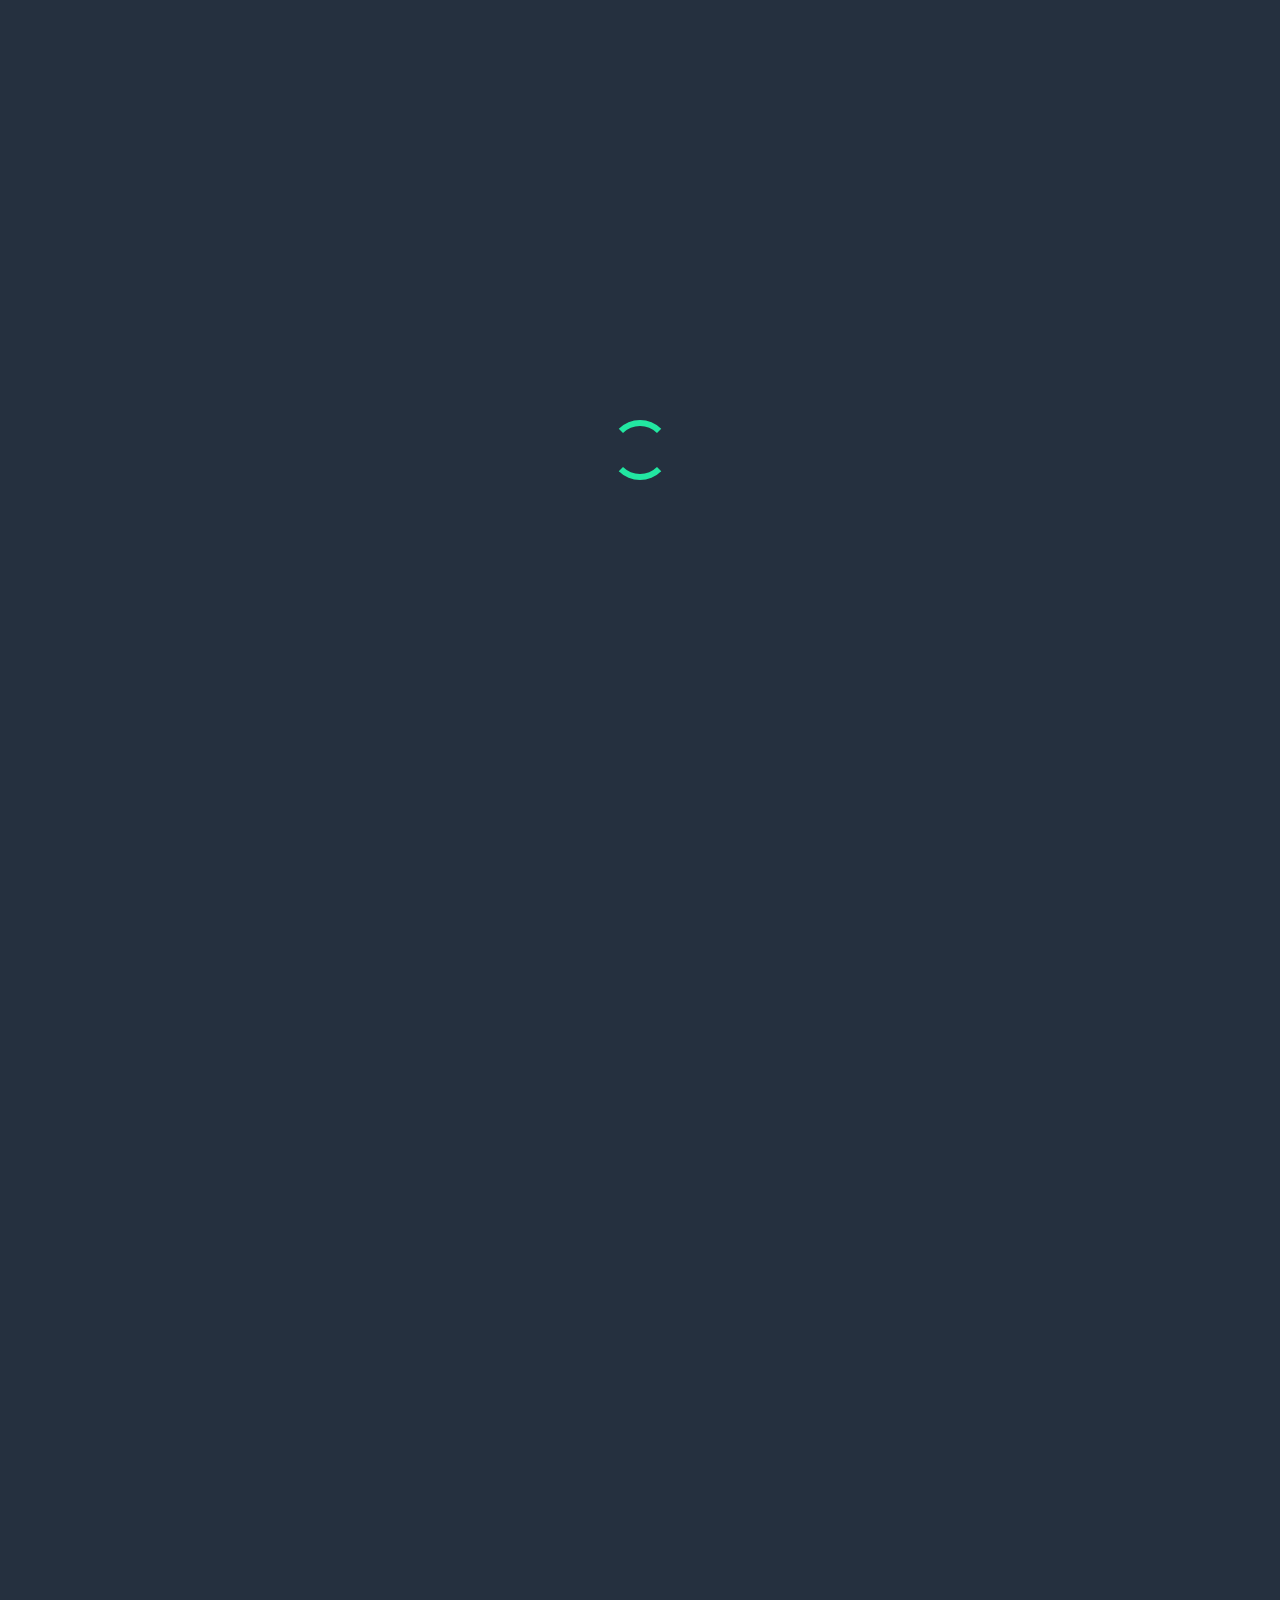
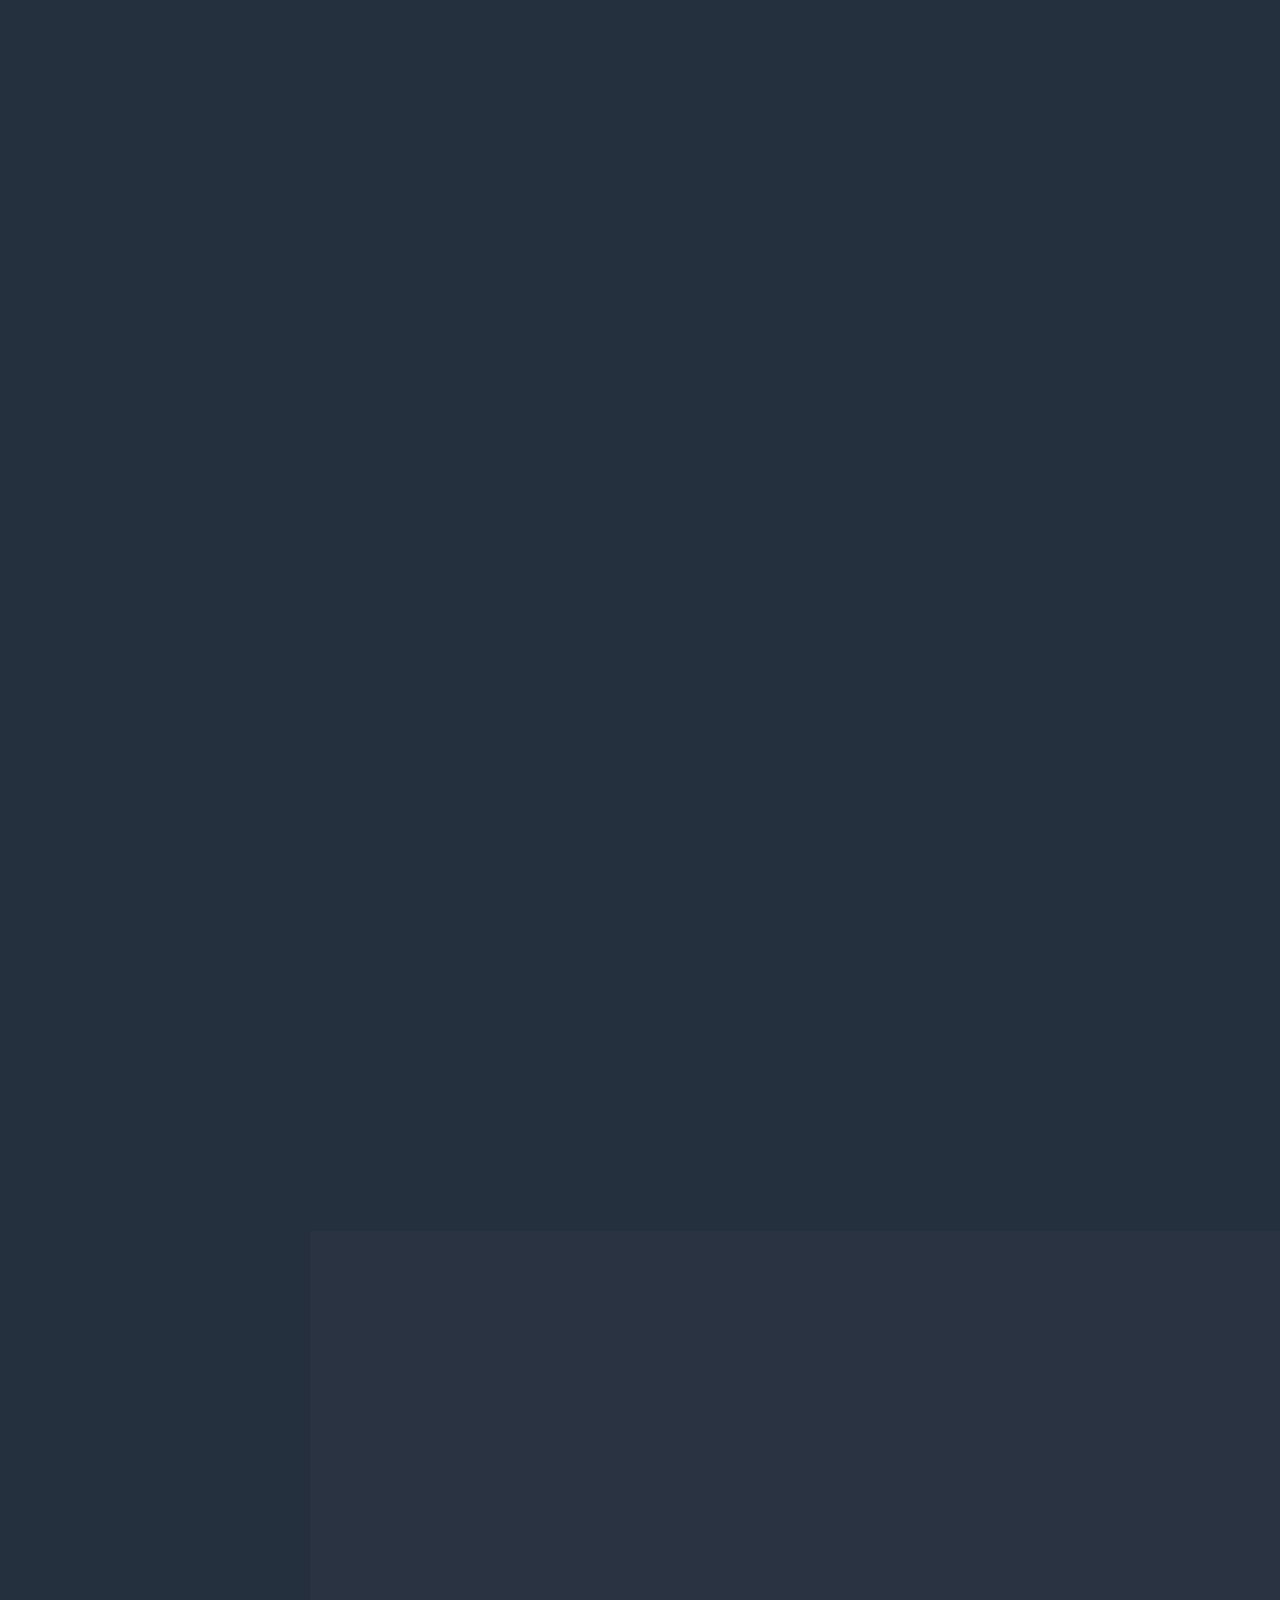
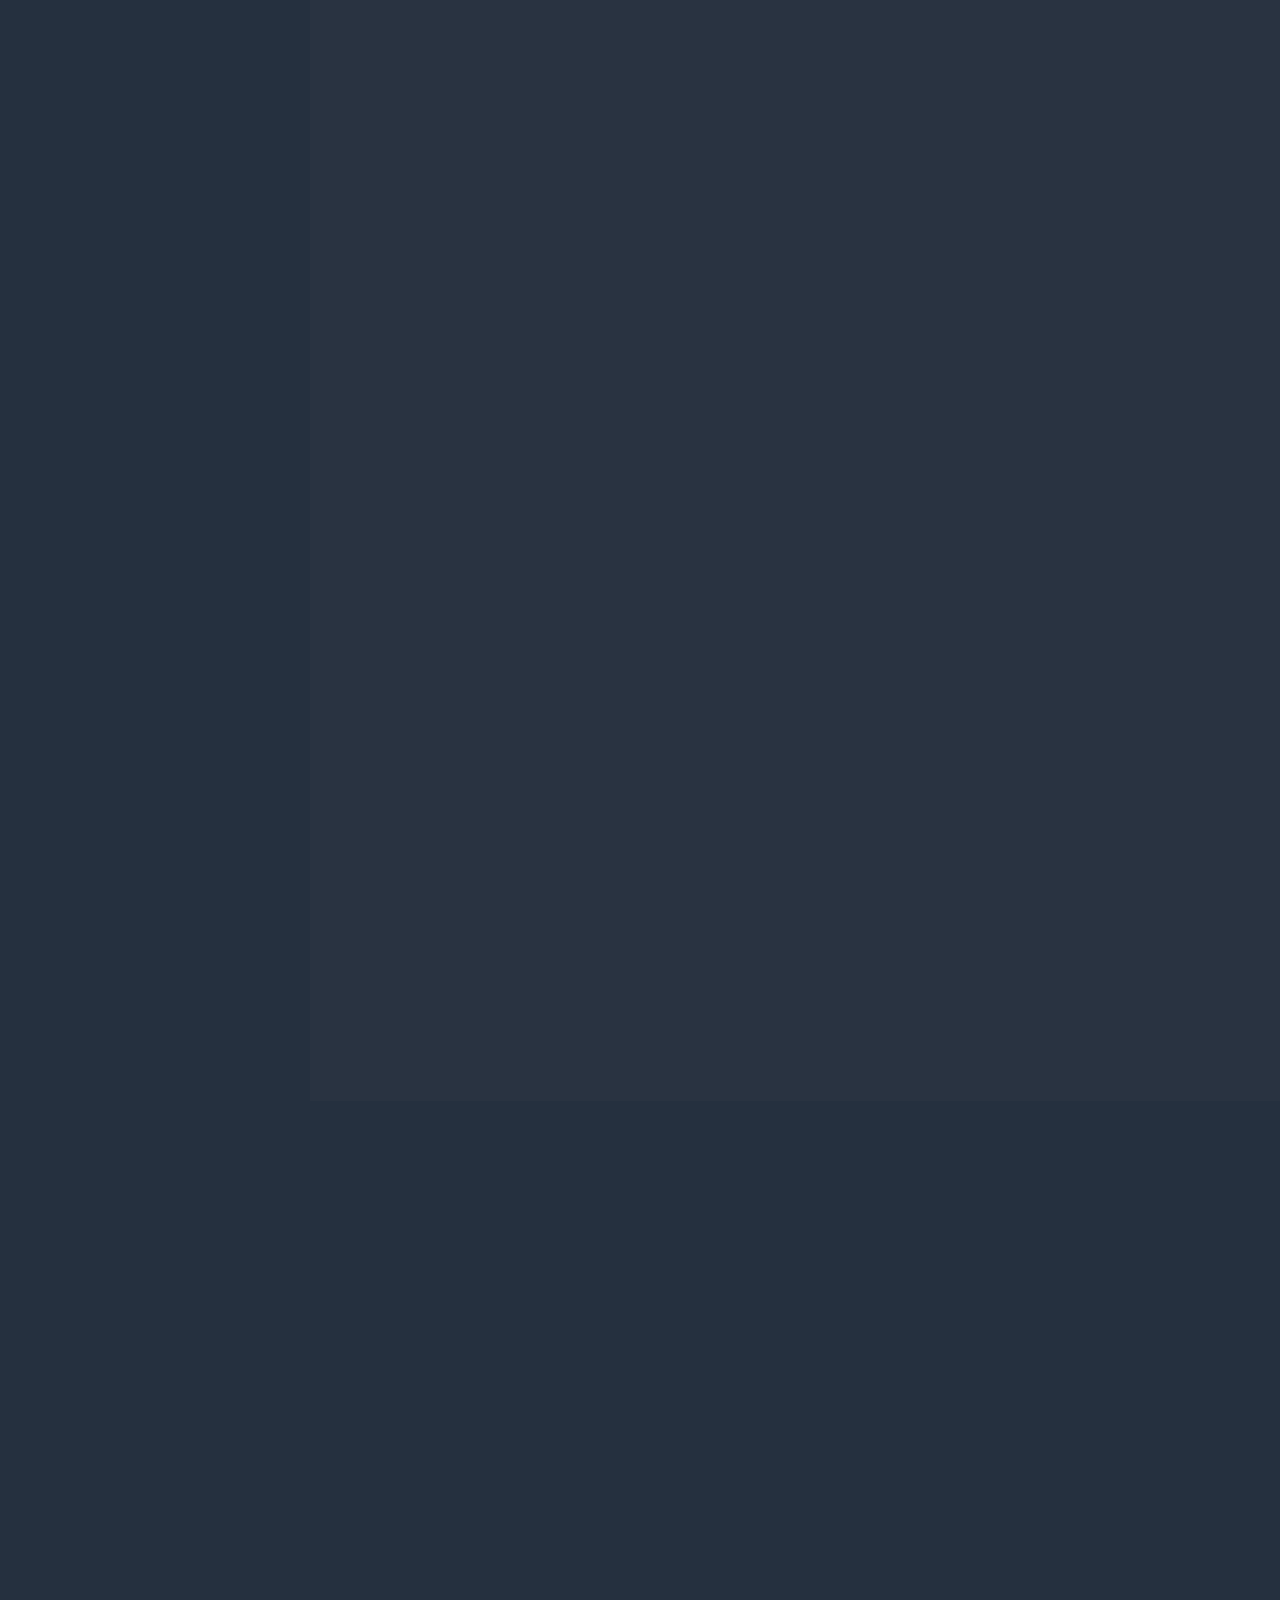
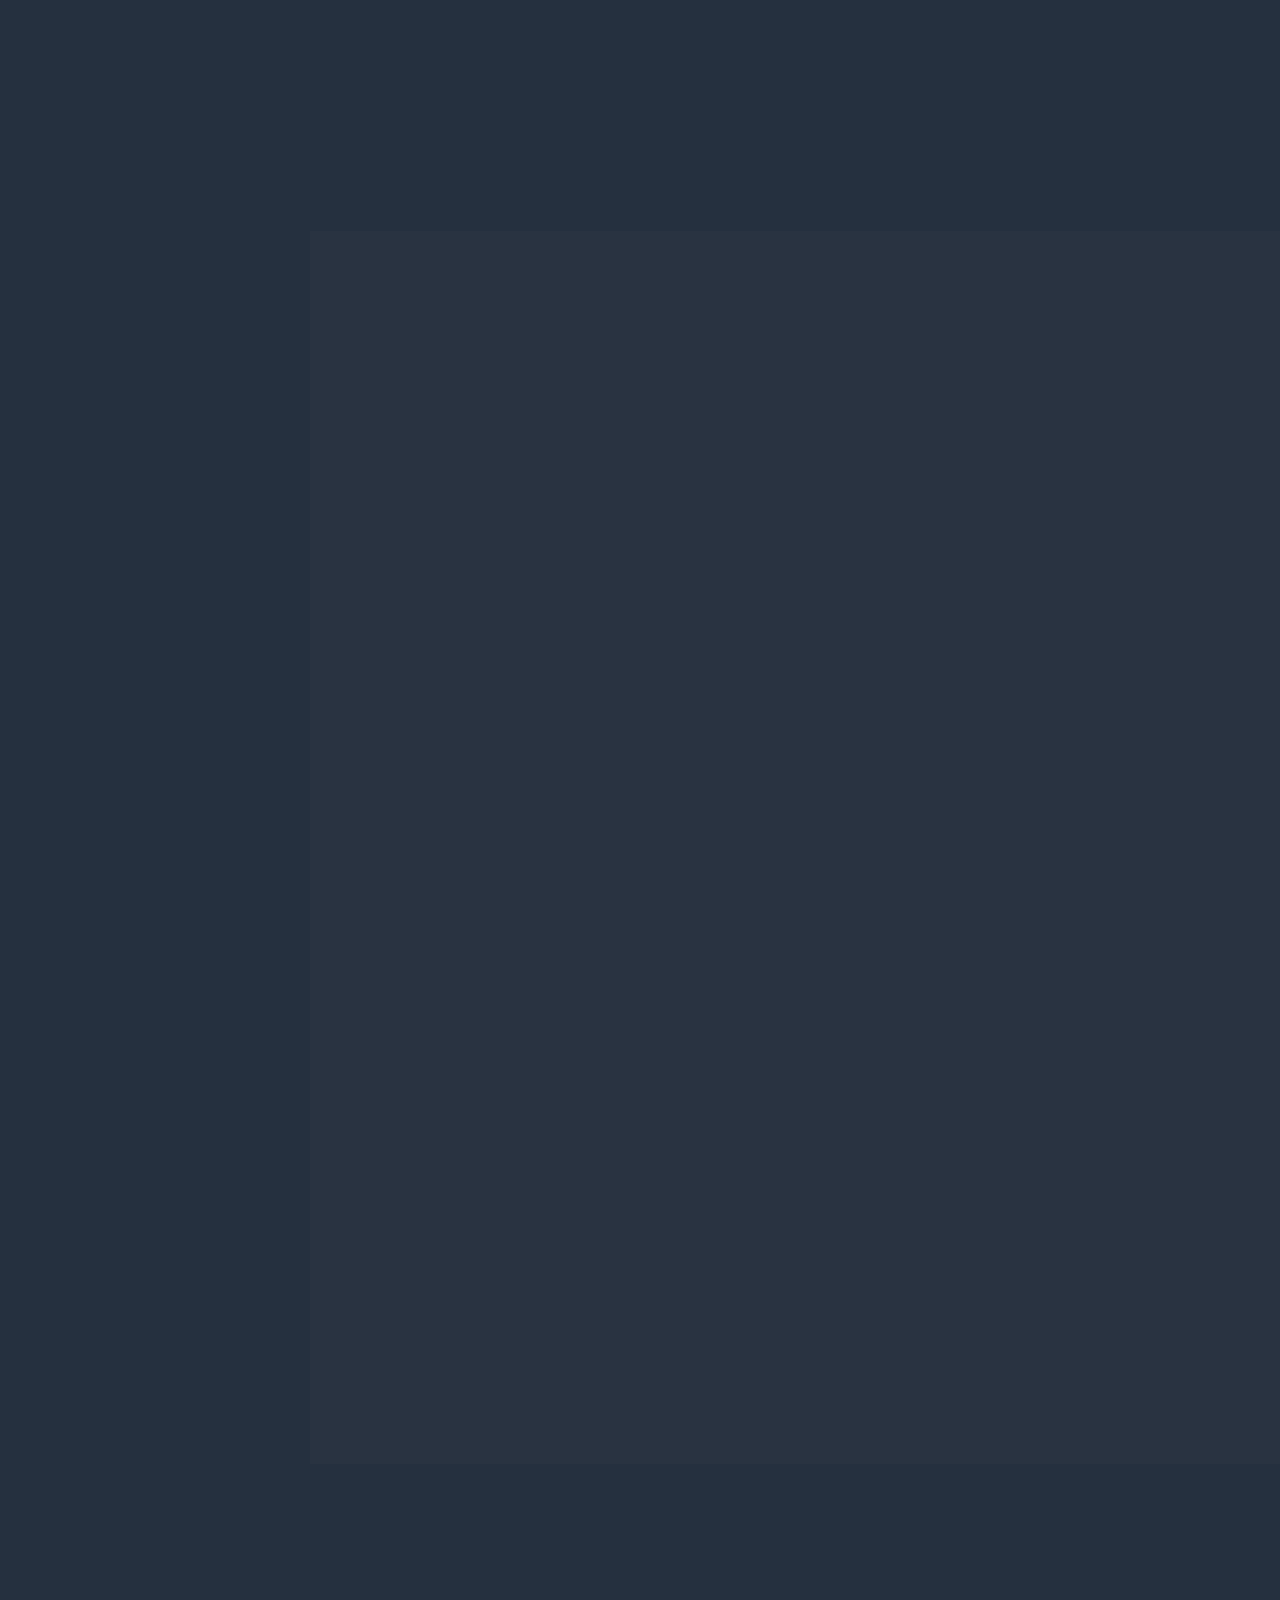
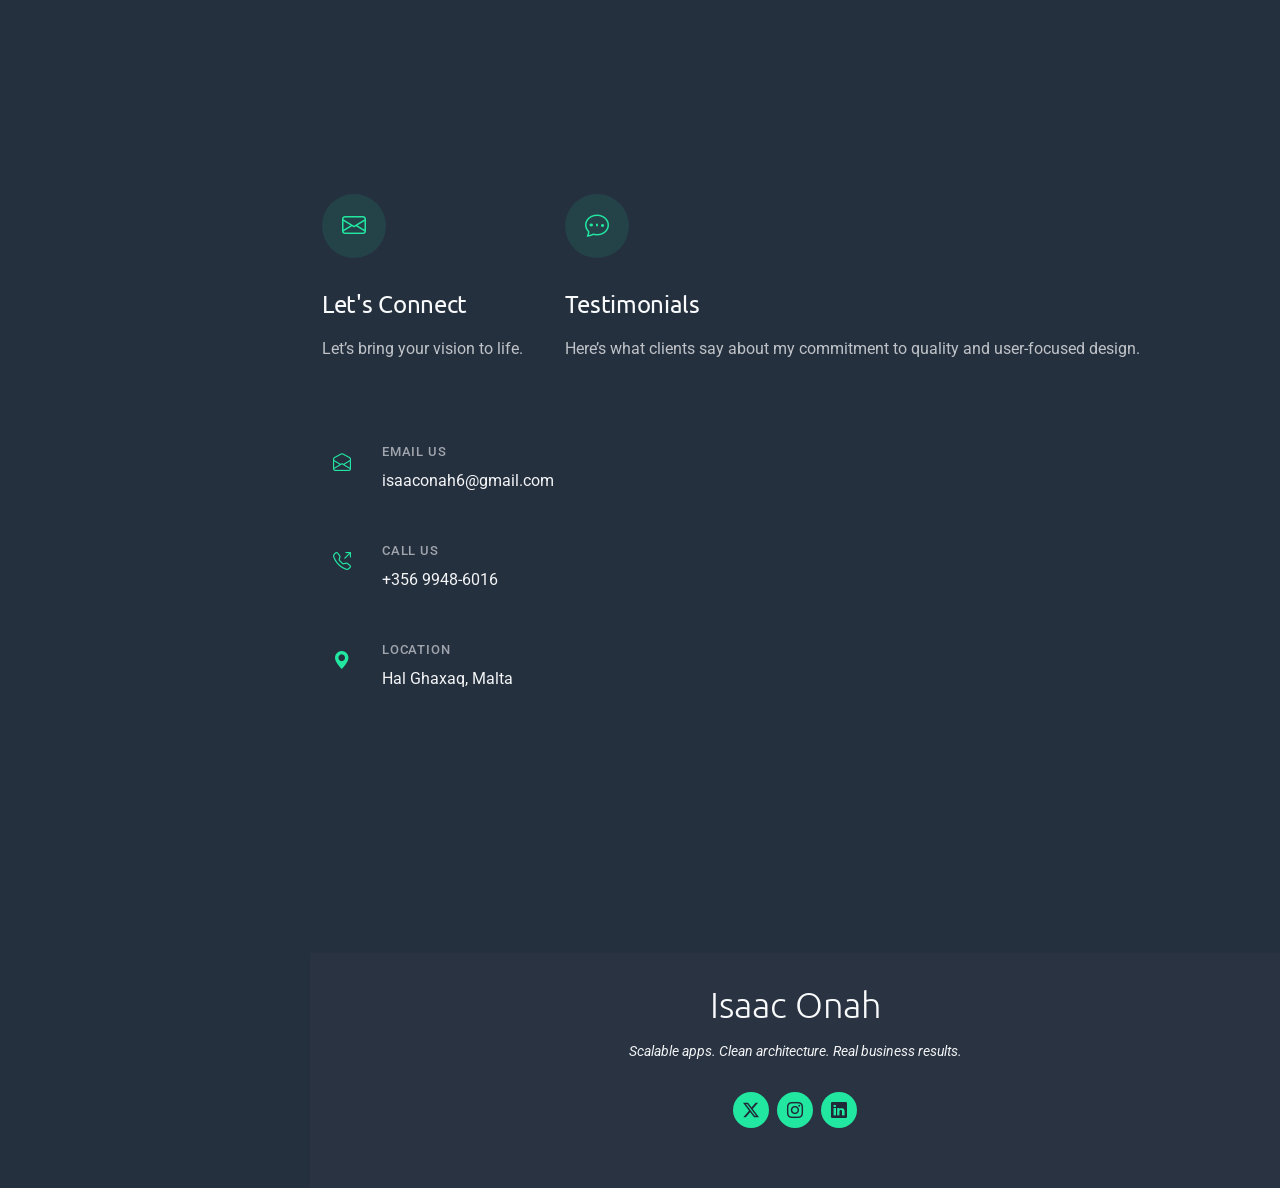
==== index.html @ 34726f70 "added the product description for inventory POS mobile application" ====
<!DOCTYPE html>
<html lang="en">

<head>
  <meta charset="utf-8">
  <meta content="width=device-width, initial-scale=1.0" name="viewport">
  <!-- Meta Tags -->
  <title>Isaac Onah | Senior Mobile & Frontend Engineer (Flutter & Angular)</title>
  <meta name="description" content="Senior Mobile App Developer (Flutter) & Frontend Engineer (Angular) with 4+ years of experience. First Class CS Graduate available for freelance projects and technical collaborations in Malta & globally.">
  <meta name="keywords" content="Hire Flutter Developer, Freelance Frontend Developer Malta, Senior Mobile Engineer for hire, Isaac Onah Portfolio, App Developer Nigeria, Flutter Angular Expert, First Class Computer Science Graduate">
  <meta name="author" content="Isaac Onah">

  <link rel="canonical" href="https://www.linkedin.com/in/isaaconah">
  <meta name="robots" content="index, follow">

  <meta property="og:title" content="Isaac Onah | Senior Flutter & Frontend Developer | Available for Hire">
  <meta property="og:description" content="Specializing in high-performance iOS/Android apps and responsive web solutions. Let's build something great together.">
  <meta property="og:image" content="assets/img/og-profile-preview.jpg"> <meta property="og:url" content="https://www.linkedin.com/in/isaaconah">
  <meta property="og:type" content="website">

  <!-- Favicons -->
  <link href="assets/img/favicon.png" rel="icon">
  <link href="assets/img/apple-touch-icon.png" rel="apple-touch-icon">

  <!-- Fonts -->
  <link href="https://fonts.googleapis.com" rel="preconnect">
  <link href="https://fonts.gstatic.com" rel="preconnect" crossorigin>
  <link href="https://fonts.googleapis.com/css2?family=Roboto:ital,wght@0,100;0,300;0,400;0,500;0,700;0,900;1,100;1,300;1,400;1,500;1,700;1,900&family=Raleway:ital,wght@0,100;0,200;0,300;0,400;0,500;0,600;0,700;0,800;0,900;1,100;1,200;1,300;1,400;1,500;1,600;1,700;1,800;1,900&family=Ubuntu:ital,wght@0,300;0,400;0,500;0,700;1,300;1,400;1,500;1,700&display=swap" rel="stylesheet">

  <!-- Vendor CSS Files -->
  <link href="assets/vendor/bootstrap/css/bootstrap.min.css" rel="stylesheet">
  <link href="assets/vendor/bootstrap-icons/bootstrap-icons.css" rel="stylesheet">
  <link href="assets/vendor/aos/aos.css" rel="stylesheet">
  <link href="assets/vendor/glightbox/css/glightbox.min.css" rel="stylesheet">
  <link href="assets/vendor/swiper/swiper-bundle.min.css" rel="stylesheet">

  <!-- Main CSS File -->
  <link href="assets/css/main.css" rel="stylesheet">

</head>

<body class="index-page">

  <header id="header" class="header dark-background d-flex flex-column justify-content-between">
    <i class="header-toggle d-xl-none bi bi-list"></i>

    <div class="header-top">
      <div class="profile-img">
        <img src="assets/img/profile/profile-square-14.webp" alt="" class="img-fluid">
      </div>

      <a href="index.html" class="logo d-flex align-items-center justify-content-center">
        <!-- Uncomment the line below if you also wish to use an image logo -->
        <!-- <img src="assets/img/logo.webp" alt=""> -->
        <h1 class="sitename">Isaac Onah</h1>
      </a>

    </div>

    <nav id="navmenu" class="navmenu">
      <ul>
        <li><a href="#hero" class="active"><i class="bi bi-house navicon"></i>Home</a></li>
        <li><a href="#about"><i class="bi bi-person navicon"></i> About</a></li>
        <li><a href="#resume"><i class="bi bi-file-earmark-text navicon"></i> Resume</a></li>
        <li><a href="#portfolio"><i class="bi bi-images navicon"></i> Portfolio</a></li>
        <li><a href="#services"><i class="bi bi-hdd-stack navicon"></i> Services</a></li>
        <li><a href="#contact"><i class="bi bi-envelope navicon"></i> Contact</a></li>
      </ul>
    </nav>

    <div class="social-links text-center">
      <a href="https://x.com/isaacoonah" class="twitter"><i class="bi bi-twitter-x"></i></a>
      <a href="https://www.instagram.com/aiyzihk" class="instagram"><i class="bi bi-instagram"></i></a>
      <a href="https://www.linkedin.com/in/isaaconah" class="linkedin"><i class="bi bi-linkedin"></i></a>
    </div>
  </header>

  <main class="main">

    <!-- Hero Section -->
    <section id="hero" class="hero section">

      <div class="container" data-aos="fade-up" data-aos-delay="100">

        <div class="row align-items-center">
          <div class="col-lg-6 order-2 order-lg-1">
            <div class="hero-content">
              <h1 data-aos="fade-up" data-aos-delay="200">
                <span class="accent-text">Senior</span>
                Mobile & Frontend Engineer
              </h1>
              <p class="hero-description">
                I build scalable, high-performance mobile and web applications using Flutter and Angular — delivering real business impact through clean architecture and user-focused engineering.
              </p>
              <div class="hero-actions" data-aos="fade-up" data-aos-delay="400">
                <a href="#portfolio" class="btn-primary">View My Work</a>
                <a href="#contact" class="btn-secondary">Get In Touch</a>
              </div>
              <div class="hero-stats" data-aos="fade-up" data-aos-delay="500">
                <div class="stat-item">
                  <span class="stat-number">7+</span>
                  <span class="stat-label">Projects Completed</span>
                </div>
                <div class="stat-item">
                  <span class="stat-number">4+</span>
                  <span class="stat-label">Years Experience</span>
                </div>
                <div class="stat-item">
                  <span class="stat-number">25+</span>
                  <span class="stat-label">Happy Clients</span>
                </div>
              </div>
            </div>
          </div>

          <div class="col-lg-6 order-1 order-lg-2">
            <div class="hero-image" data-aos="fade-up" data-aos-delay="300">
              <div class="image-wrapper">
                <img src="assets/img/profile/profile-square-13.webp" alt="Creative Designer Portfolio" class="img-fluid main-image">
                <div class="floating-card card-1" data-aos="fade-up" data-aos-delay="600">
                  <i class="bi bi-palette"></i>
                  <span>Mobile App Development</span>
                </div>
                <div class="floating-card card-2" data-aos="fade-up" data-aos-delay="700">
                  <i class="bi bi-code-square"></i>
                  <span>UI/UX Design</span>
                </div>
                <div class="floating-card card-3" data-aos="fade-up" data-aos-delay="800">
                  <i class="bi bi-camera"></i>
                  <span>Web Development</span>
                </div>
              </div>
            </div>
          </div>
        </div>

      </div>

    </section><!-- /Hero Section -->

    <!-- About Section -->
    <section id="about" class="about section">

      <div class="container" data-aos="fade-up" data-aos-delay="100">

        <div class="row justify-content-center">
          <div class="col-lg-10">

            <div class="intro-header text-center" data-aos="fade-up" data-aos-delay="150">
              <h1>Hi, I'm Isaac Onah</h1>
              <p class="subtitle">Mobile Application Developer &amp; Frontend Specialist</p>
            </div>

            <div class="main-content-wrapper">
              <div class="row align-items-start">

                <div class="col-lg-4" data-aos="fade-right" data-aos-delay="200">
                  <div class="profile-section">
                    <div class="profile-image-container">
                      <img src="assets/img/profile/profile-square-15.webp" class="img-fluid" alt="Sarah Chen">
                    </div>
                    <div class="profile-meta">
                      <div class="location">
                        <i class="bi bi-geo-alt"></i>
                        <span>Hal Ghaxaq, Malta</span>
                      </div>
                      <div class="status">
                        <div class="status-indicator"></div>
                        <span>Available for projects</span>
                      </div>
                    </div>
                  </div>
                </div>

                <div class="col-lg-8" data-aos="fade-left" data-aos-delay="250">
                  <div class="content-area">

                    <div class="story-block">
                      <p class="lead-text">Senior Mobile & Front-End Engineer with over 4 years of experience specializing in the architecture and deployment of high-performance iOS, Android, and Web applications. Proven track record of leading cross-functional teams to deliver scalable, full-featured solutions using Flutter, Kotlin, Swift, and Angular.</p>
                      <p>My engineering philosophy centers on empathy, architectural integrity, and measurable impact. I believe that great software is more than just clean code—it is a bridge between complex business logic and a seamless user experience. By iterating through a user-centric lens and leveraging robust frameworks like Flutter and Angular, I build scalable systems that solve real-world problems while driving tangible business value.</p>
                    </div>

                    <div class="expertise-grid">
                      <div class="expertise-item" data-aos="zoom-in" data-aos-delay="400">
                        <div class="expertise-icon">
                          <i class="bi bi-lightning-charge"></i> 
                        </div>
                        <div class="expertise-content">
                          <h4>Scalable Systems</h4>
                          <p>Developing robust component libraries and CI/CD pipelines to ensure iteration speed and measurable business impact.</p>
                        </div>
                      </div>

                      <div class="expertise-item" data-aos="zoom-in" data-aos-delay="350">
                        <div class="expertise-icon">
                          <i class="bi bi-phone"></i>
                        </div>
                        <div class="expertise-content">
                          <h4>Mobile &amp; Web Design</h4>
                          <p>Responsive interfaces and seamless user experiences</p>
                        </div>
                      </div>

                      <div class="expertise-item" data-aos="zoom-in" data-aos-delay="400">
                        <div class="expertise-icon">
                          <i class="bi bi-graph-up"></i>
                        </div>
                        <div class="expertise-content">
                          <h4>Design Systems</h4>
                          <p>Scalable component libraries and brand consistency</p>
                        </div>
                      </div>
                    </div>

                    <div class="philosophy-quote" data-aos="fade-up" data-aos-delay="450">
                      <div class="quote-mark">"</div>
                      <p>Engineering is more than just code—it's about empathy for the user, iterative architectural integrity, and creating a measurable impact on the people who use what we build.</p>                    </div>

                  </div>
                </div>

              </div>
            </div>

            <div class="bottom-section" data-aos="fade-up" data-aos-delay="500">
              <div class="row align-items-center">
                <div class="col-lg-6">
                  <div class="collaboration-text">
                    <h3>Let's build scalable solutions together</h3>
                    <p>Whether you're looking to modernize a legacy system, architect a new cross-platform ecosystem, or optimize app performance, I’m ready to help you drive measurable impact.</p>                  </div>
                </div>
                <div class="col-lg-6">
                  <div class="action-buttons">
                    <a href="#portfolio" class="btn-custom primary">Explore My Work</a>
                    <a href="#contact" class="btn-custom secondary">Get in Touch</a>
                  </div>
                </div>
              </div>
            </div>

          </div>
        </div>

      </div>

    </section><!-- /About Section -->

    <!-- Skills Section -->
    <section id="skills" class="skills section light-background">

      <!-- Section Title -->
      <div class="container section-title" data-aos="fade-up">
        <h2>Technical</h2>
        <p>
          Bridging the gap between high-performance mobile architecture and dynamic web environments. 
          With a deep mastery of <strong>Flutter, Angular, and Native Mobile SDKs</strong>, I focus on 
          building scalable, maintainable systems that prioritize user experience and technical excellence 
          across every screen.
        </p>      
      </div><!-- End Section Title -->

      <div class="container" data-aos="fade-up" data-aos-delay="100">

        <div class="row justify-content-center">
          <div class="col-lg-10">
            <div class="intro-content text-center mb-5" data-aos="fade-up" data-aos-delay="150">
              <p class="lead-text">Technical excellence achieved through architectural precision and a commitment to building scalable, high-impact digital solutions.</p>            </div>
          </div>
        </div>

        <div class="row">
          <div class="col-lg-8">
            <div class="skills-container">
          
              <div class="skill-category skills-animation" data-aos="fade-up" data-aos-delay="200">
                <div class="category-header">
                  <h3 class="category-title">Technical Expertise</h3>
                  <p class="category-subtitle">Core development and technical skills</p>
                </div>
                <div class="skills-list d-flex flex-wrap gap-3 mb-4">
                  <div class="skill-badge d-flex align-items-center px-3 shadow-sm skills-card">
                    <i class="bi bi-phone fs-4 me-2" style="color: var(--accent-color);"></i> <span class="fw-medium">Flutter (Dart)</span>
                  </div>
                  <div class="skill-badge d-flex align-items-center px-3 shadow-sm skills-card">
                    <i class="bi bi-android2 fs-4 me-2" style="color: var(--accent-color);"></i> <span class="fw-medium">Kotlin/Java</span>
                  </div>
                  <div class="skill-badge d-flex align-items-center px-3 shadow-sm skills-card">
                    <i class="bi bi-apple fs-4 me-2" style="color: var(--accent-color);"></i> <span class="fw-medium">Swift</span>
                  </div>
                  <div class="skill-badge d-flex align-items-center px-3 shadow-sm skills-card">
                    <i class="bi bi-filetype-js fs-4 me-2" style="color: var(--accent-color);"></i> <span class="fw-medium">Typescript/JS</span>
                  </div>
                  <div class="skill-badge d-flex align-items-center px-3 shadow-sm skills-card">
                    <i class="bi bi-filetype-js fs-4 me-2" style="color: var(--accent-color);"></i> <span class="fw-medium">Angular</span>
                  </div>
                  <div class="skill-badge d-flex align-items-center px-3 shadow-sm skills-card">
                    <i class="bi bi-fire fs-4 me-2" style="color: var(--accent-color);"></i> <span class="fw-medium">Firebase/SupaBase</span>
                  </div>
                  <div class="skill-badge d-flex align-items-center px-3 shadow-sm skills-card">
                    <i class="bi bi-cloud-arrow-up fs-4 me-2" style="color: var(--accent-color);"></i> <span class="fw-medium">REST/GraphQL API</span>
                  </div>
                  <div class="skill-badge d-flex align-items-center px-3 shadow-sm skills-card">
                    <i class="bi bi-database fs-4 me-2" style="color: var(--accent-color);"></i> <span class="fw-medium">Firestore/SQL</span>
                  </div>
                </div>
              </div>
          
              <div class="skill-category skills-animation" data-aos="fade-up" data-aos-delay="250">
                <div class="category-header">
                  <h3 class="category-title">Creative Design</h3>
                  <p class="category-subtitle">Visual and user experience design</p>
                </div>
                <div class="skills-list d-flex flex-wrap gap-3 mb-4">
                  <div class="skill-badge d-flex align-items-center px-3 shadow-sm skills-card">
                    <i class="bi bi-layers fs-4 me-2" style="color: var(--accent-color);"></i> <span class="fw-medium">Figma/Adobe XD</span>
                  </div>
                  <div class="skill-badge d-flex align-items-center px-3 shadow-sm skills-card">
                    <i class="bi bi-palette fs-4 me-2" style="color: var(--accent-color);"></i> <span class="fw-medium">Material/Cupertino</span>
                  </div>
                  <div class="skill-badge d-flex align-items-center px-3 shadow-sm skills-card">
                    <i class="bi bi-vector-pen fs-4 me-2" style="color: var(--accent-color);"></i> <span class="fw-medium">Custom Widgets</span>
                  </div>
                  <div class="skill-badge d-flex align-items-center px-3 shadow-sm skills-card">
                    <i class="bi bi-magic fs-4 me-2" style="color: var(--accent-color);"></i> <span class="fw-medium">UI Animations</span>
                  </div>
                </div>
              </div>
          
              <div class="skill-category skills-animation" data-aos="fade-up" data-aos-delay="300">
                <div class="category-header">
                  <h3 class="category-title">Strategic Leadership</h3>
                  <p class="category-subtitle">Management and business acumen</p>
                </div>
                <div class="skills-list d-flex flex-wrap gap-3 mb-4">
                  <div class="skill-badge d-flex align-items-center px-3 py-2 shadow-sm skills-card">
                    <i class="bi bi-kanban fs-4 me-2" style="color: var(--accent-color);"></i> <span class="fw-medium">Agile (Jira/Trello)</span>
                  </div>
                  <div class="skill-badge d-flex align-items-center px-3 py-2 shadow-sm skills-card">
                    <i class="bi bi-people fs-4 me-2" style="color: var(--accent-color);"></i> <span class="fw-medium">Mentorship/Code Review</span>
                  </div>
                  <div class="skill-badge d-flex align-items-center px-3 py-2 shadow-sm skills-card">
                    <i class="bi bi-diagram-3 fs-4 me-2" style="color: var(--accent-color);"></i> <span class="fw-medium">CI/CD & Deployment</span>
                  </div>
                  <div class="skill-badge d-flex align-items-center px-3 shadow-sm skills-card">
                    <i class="bi bi-git fs-4 me-2" style="color: var(--accent-color);"></i> <span class="fw-medium">Version Control</span>
                  </div>
                </div>
              </div>
          
            </div>
          </div>

          <div class="col-lg-4">
            <div class="skills-sidebar">

              <div class="expertise-highlight" data-aos="fade-up" data-aos-delay="350">
                <div class="highlight-icon">
                  <i class="bi bi-trophy"></i>
                </div>
                <h4 class="highlight-title">Years of Experience</h4>
                <div class="experience-number">
                  <span data-purecounter-start="0" data-purecounter-end="4" data-purecounter-duration="1" class="purecounter"></span>
                  <span class="experience-label">Years</span>
                </div>
                <p class="highlight-description">Dedicated to mastering the craft of digital innovation and strategic problem-solving.</p>
              </div>

              <div class="technologies-section" data-aos="fade-up" data-aos-delay="400">
                <h5 class="tech-title">Primary Technologies</h5>
                <div class="tech-stack">
                  <div class="tech-item">
                    <i class="bi bi-filetype-js"></i>
                    <span>JavaScript</span>
                  </div>
                  <div class="tech-item">
                    <i class="bi bi-code-square"></i>
                    <span>React</span>
                  </div>
                  <div class="tech-item">
                    <i class="bi bi-server"></i>
                    <span>Node.js</span>
                  </div>
                  <div class="tech-item">
                    <i class="bi bi-cloud"></i>
                    <span>AWS</span>
                  </div>
                  <div class="tech-item">
                    <i class="bi bi-palette"></i>
                    <span>Figma</span>
                  </div>
                  <div class="tech-item">
                    <i class="bi bi-diagram-3"></i>
                    <span>Docker</span>
                  </div>
                </div>
              </div>

              <div class="achievements-section" data-aos="fade-up" data-aos-delay="450">
                <h5 class="achievements-title">Certifications</h5>
                <div class="achievement-list">
              
                  <div class="achievement-item">
                    <div class="achievement-date">2025</div>
                    <div class="achievement-text">
                      Google Associate Android Developer Certification
                    </div>
                  </div>
              
                  <div class="achievement-item">
                    <div class="achievement-date">2024</div>
                    <div class="achievement-text">
                      Apple App Development with Swift Certification
                    </div>
                  </div>
              
                  <div class="achievement-item">
                    <div class="achievement-date">2024</div>
                    <div class="achievement-text">
                      Flutter & Dart – Advanced Cross-Platform Development Certification
                    </div>
                  </div>
              
                </div>
              </div>

            </div>
          </div>
        </div>

      </div>

    </section><!-- /Skills Section -->

    <!-- Resume Section -->
    <section id="resume" class="resume section">

      <!-- Section Title -->
      <div class="container section-title" data-aos="fade-up">
        <h2>Resume</h2>
        <p>
          Results-driven Mobile Application and Frontend Engineer with over 4 years of experience delivering high-performance, scalable applications across mobile and web platforms. Proven ability to translate complex business requirements into intuitive, user-centric solutions that drive measurable impact — including increased revenue, improved system efficiency, and enhanced user engagement. Experienced in leading cross-functional collaboration, optimizing legacy systems, and building robust architectures using Flutter, Angular, and native mobile technologies.
          </p>
      </div><!-- End Section Title -->

      <div class="container" data-aos="fade-up" data-aos-delay="100">

        <div class="row align-items-start">
          <div class="col-lg-6" data-aos="fade-right" data-aos-delay="200">
            <div class="professional-journey">
              <div class="section-intro">
                <div class="icon-wrapper">
                  <i class="bi bi-briefcase-fill"></i>
                </div>
                <h2>Professional Experience</h2>
                <p>A specialized Mobile and Frontend Engineer with over 4 years of experience delivering cross-platform solutions and responsive web applications across Africa and Europe.</p>              </div>

              <div class="experience-timeline">
                <div class="timeline-item" data-aos="fade-up" data-aos-delay="300">
                  <div class="timeline-dot"></div>
                  <div class="timeline-content">
                    <div class="position-meta">
                      <span class="timeline-year">2025 - Present</span>
                    </div>
                    <h3>Mobile App (Flutter) / Frontend Developer</h3>
                    <h4>Jett Labs Limited – Malta</h4>
                    <p>Designing and deploying high-quality mobile applications for iOS and Android using Flutter. Contributing to front-end web development by leveraging expertise in Angular and Flutter for Web to create responsive, high-performance user interfaces.</p>                    
                    <div class="key-achievements">
                      <span class="achievement-tag">Flutter</span>
                      <span class="achievement-tag">Angular</span>
                      <span class="achievement-tag">Architecture & Optimization</span>

                      <span class="achievement-tag">API Integration</span>
                    </div>
                  </div>
                </div>

                <div class="timeline-item" data-aos="fade-up" data-aos-delay="350">
                  <div class="timeline-dot"></div>
                  <div class="timeline-content">
                    <div class="position-meta">
                      <span class="timeline-year">2021 - 2024</span>
                    </div>
                    <h3>Senior Application Developer</h3>
                    <h4>Enugu Electricity Distribution Company (EEDC)</h4>
                    <p>Developed customer-facing mobile applications that increased revenue collection by 5%. Spearheaded the integration of third-party APIs and refactored legacy codebases, resulting in a 35% reduction in reported bugs.</p>                 
                    <div class="key-achievements">
                      <span class="achievement-tag">Kotlin | Java | Dart(flutter)</span>
                      <span class="achievement-tag">Android | iOS Development</span>
                      <span class="achievement-tag">API Integration</span>
                    </div>
                  </div>
                </div>

                <div class="timeline-item" data-aos="fade-up" data-aos-delay="400">
                  <div class="timeline-dot"></div>
                  <div class="timeline-content">
                    <div class="position-meta">
                      <span class="timeline-year">2019 - 2021</span>
                    </div>
                    <h3>UX/UI Designer</h3>
                    <h4>Enugu Electricity Distribution Company (EEDC)</h4>
                    <p>Bridge the gap between design and functionality by implementing intuitive user interfaces based on core UI/UX principles. Responsible for ensuring the technical feasibility of high-fidelity designs while optimizing application performance and responsiveness for a diverse user base.</p>                   
                     <div class="key-achievements">
                      <span class="achievement-tag">Material & Cupertino Design</span>
                      <span class="achievement-tag">Responsive Layouts</span>
                      <span class="achievement-tag">Prototyping</span>
                    </div>
                  </div>
                </div>
              </div>
            </div>
          </div>

          <div class="col-lg-6" data-aos="fade-left" data-aos-delay="200">
            <div class="education-skills">
              <div class="section-intro">
                <div class="icon-wrapper">
                  <i class="bi bi-mortarboard-fill"></i>
                </div>
                <h2>Education &amp; Qualifications</h2>
                <p>A journey of continuous learning, combining a rigorous foundation in Applied Mathematics with advanced studies in Computer Science to solve complex technical challenges.</p>
              </div>

              <div class="education-grid">
                <div class="education-card primary" data-aos="zoom-in" data-aos-delay="300">
                  <div class="education-header">
                    <div class="degree-icon">
                      <i class="bi bi-award"></i>
                    </div>
                    <div class="degree-info">
                      <h3>Bachelor of Science in Computer Science</h3>
                      <p class="institution">University of Wolverhampton</p>
                      <span class="graduation-year">2023 - 2026</span>
                    </div>
                  </div>
                  <div class="education-details">
                    <p>Focused on software engineering, data structures, and advanced computing principles. Developed a strong foundation in modern programming languages and system architecture.</p>                    
                    <div class="honors">
                      <span class="honor-badge">First Class Honors</span>
                    </div>
                  </div>
                </div>

                <div class="education-card" data-aos="zoom-in" data-aos-delay="350">
                  <div class="education-header">
                    <div class="degree-icon">
                      <i class="bi bi-laptop"></i>
                    </div>
                    <div class="degree-info">
                      <h3>B.Tech in Applied Mathematics</h3>
                      <p class="institution">Federal University of Technology Owerri</p>
                      <span class="graduation-year">2011 - 2016</span>
                    </div>
                  </div>
                  <div class="education-details">
                    <p>Specialized in computational methods and mathematical modeling. Gained extensive experience in analytical problem-solving and statistical analysis, providing a rigorous quantitative foundation for technical applications.</p>                  
                    <div class="honors">
                      <span class="honor-badge">Second Class Upper Division</span>
                    </div>
                  </div>
                </div>

                <div class="certification-section" data-aos="fade-up" data-aos-delay="400">
                  <h4>Professional Certifications</h4>
                  <div class="certifications">
                    <div class="cert-item">
                      <i class="bi bi-patch-check"></i>
                      <div class="cert-details">
                        <span class="cert-name">Advanced UX Design</span>
                        <span class="cert-provider">Design Academy • 2022</span>
                      </div>
                    </div>
                    <div class="cert-item">
                      <i class="bi bi-patch-check"></i>
                      <div class="cert-details">
                        <span class="cert-name">Digital Innovation Strategy</span>
                        <span class="cert-provider">Innovation Institute • 2021</span>
                      </div>
                    </div>
                    <div class="cert-item">
                      <i class="bi bi-patch-check"></i>
                      <div class="cert-details">
                        <span class="cert-name">Leadership in Design</span>
                        <span class="cert-provider">Leadership Academy • 2020</span>
                      </div>
                    </div>
                  </div>
                </div>
              </div>
            </div>
          </div>
        </div>

      </div>

    </section><!-- /Resume Section -->

    <!-- Portfolio Section -->
    <section id="portfolio" class="portfolio section">

      <!-- Section Title -->
      <div class="container section-title" data-aos="fade-up">
        <h2>Portfolio</h2>
        <p>A showcase of cross-platform mobile applications and frontend web projects. From increasing revenue in the utility sector to engineering secure fintech solutions, these projects highlight my expertise in Flutter, Angular, and complex system integrations.</p>      </div><!-- End Section Title -->

      <div class="container" data-aos="fade-up" data-aos-delay="100">

        <div class="isotope-layout" data-default-filter="*" data-layout="masonry" data-sort="original-order">

          <div class="filters-wrapper" data-aos="fade-up" data-aos-delay="200">
            <ul class="portfolio-filters isotope-filters">
              <li data-filter="*" class="filter-active">All Work</li>
              <li data-filter=".filter-branding">Mobile Apps</li>
              <li data-filter=".filter-web">Web Apps</li>
              <li data-filter=".filter-photography">UI/UX Design</li>
              <li data-filter=".filter-print">Print Design</li>
            </ul>
          </div>

          <div class="row gy-5 portfolio-container isotope-container" data-aos="fade-up" data-aos-delay="300">

            <div class="col-lg-6 portfolio-item isotope-item filter-branding">
              <div class="portfolio-card">
                <div class="portfolio-image">
                  <img src="assets/img/portfolio/transportplus/transport.webp" class="img-fluid" alt="Brand Identity Project" loading="lazy">
                  <div class="portfolio-overlay">
                    <div class="portfolio-actions">
                      <a href="assets/img/portfolio/transportplus/transport.webp" class="glightbox action-btn preview-btn" title="Elemental Branding"><i class="bi bi-eye"></i></a>
                      <a href="portfolio-details.html?id=transport-plus-driver" class="action-btn details-btn" title="View Project"><i class="bi bi-arrow-up-right"></i></a>
                    </div>
                  </div>
                </div>
                <div class="portfolio-content">
                  <div class="portfolio-meta">
                    <span class="portfolio-category">Mobile Application</span>
                    <span class="portfolio-year">2024</span>
                  </div>
                  <h3 class="portfolio-title">Transport Plus Driver App</h3>
                  <p class="portfolio-description">
                    A high-performance logistics solution designed for driver efficiency. Features include real-time trip management, 
                    dynamic pickup location mapping, and integrated daily activity scheduling for precise tracking and productivity monitoring.
                  </p>                
                </div>
              </div>
            </div><!-- End Portfolio Item -->

            <div class="col-lg-6 portfolio-item isotope-item filter-web">
              <div class="portfolio-card">
                <div class="portfolio-image">
                  <img src="assets/img/portfolio/localway/admin.webp" class="img-fluid" alt="Digital Platform" loading="lazy">
                  <div class="portfolio-overlay">
                    <div class="portfolio-actions">
                      <a href="assets/img/portfolio/localway/admin.webp" class="glightbox action-btn preview-btn" title="Digital Workspace"><i class="bi bi-eye"></i></a>
                      <a href="portfolio-details.html?id=localway-web" class="action-btn details-btn" title="View Project"><i class="bi bi-arrow-up-right"></i></a>
                    </div>
                  </div>
                </div>
                <div class="portfolio-content">
                  <div class="portfolio-meta">
                    <span class="portfolio-category">Web Platform (Angular)</span>
                    <span class="portfolio-year">2026</span>
                  </div>
                  <h3 class="portfolio-title">Local Way - Do you know the way?</h3>
                  <p class="portfolio-description">A Netflix-style tourism discovery and booking platform. Travelers explore and book curated local experiences, while hosts and admins manage content, scheduling, and user interactions through a robust back-office system.</p>
                </div>
              </div>
            </div><!-- End Portfolio Item -->

            <div class="col-lg-6 portfolio-item isotope-item filter-web">
              <div class="portfolio-card">
                <div class="portfolio-image">
                  <img src="assets/img/portfolio/freehour.webp" class="img-fluid" alt="Urban Photography" loading="lazy">
                  <div class="portfolio-overlay">
                    <div class="portfolio-actions">
                      <a href="assets/img/portfolio/freehour.webp" class="glightbox action-btn preview-btn" title="Urban Narratives"><i class="bi bi-eye"></i></a>
                      <a href="portfolio-details.html?id=freehour-web" class="action-btn details-btn" title="View Project"><i class="bi bi-arrow-up-right"></i></a>
                    </div>
                  </div>
                </div>
                <div class="portfolio-content">
                  <div class="portfolio-meta">
                    <span class="portfolio-category">Web Platform (Angular)</span>
                    <span class="portfolio-year">2025</span>
                  </div>
                  <h3 class="portfolio-title">Free Hour — Student Productivity Hub</h3>
                  <p class="portfolio-description">A comprehensive academic and social platform for students. It manages lectures and events while offering a real-time social availability engine to track friends’ free time, with seamless Google Calendar synchronization across devices UX.</p>
                </div>
              </div>
            </div><!-- End Portfolio Item -->

            <div class="col-lg-6 portfolio-item isotope-item filter-branding">
              <div class="portfolio-card">
                <div class="portfolio-image">
                  <img src="assets/img/portfolio/localway.webp" class="img-fluid" alt="Editorial Design" loading="lazy">
                  <div class="portfolio-overlay">
                    <div class="portfolio-actions">
                      <a href="assets/img/portfolio/localway.webp" class="glightbox action-btn preview-btn" title="Annual Report Design"><i class="bi bi-eye"></i></a>
                      <a href="portfolio-details.html?id=smart-inventory-pos" class="action-btn details-btn" title="View Project"><i class="bi bi-arrow-up-right"></i></a>
                    </div>
                  </div>
                </div>
                <div class="portfolio-content">
                  <div class="portfolio-meta">
                    <span class="portfolio-category">Mobile Application (Flutter)</span>
                    <span class="portfolio-year">2024</span>
                  </div>
                  <h3 class="portfolio-title">SmartStock — Inventory & POS</h3>
                  <p class="portfolio-description">A robust retail management platform with barcode scanning for fast stock entry and sales. It manages transactions end to end, generates digital receipts, and delivers real-time stock alerts to optimize inventory supply chain efficiency.</p>
                </div>
              </div>
            </div><!-- End Portfolio Item -->

            <div class="col-lg-6 portfolio-item isotope-item filter-branding">
              <div class="portfolio-card">
                <div class="portfolio-image">
                  <img src="assets/img/portfolio/portfolio-11.webp" class="img-fluid" alt="Package Design" loading="lazy">
                  <div class="portfolio-overlay">
                    <div class="portfolio-actions">
                      <a href="assets/img/portfolio/portfolio-11.webp" class="glightbox action-btn preview-btn" title="Artisan Collection"><i class="bi bi-eye"></i></a>
                      <a href="portfolio-details.html" class="action-btn details-btn" title="View Project"><i class="bi bi-arrow-up-right"></i></a>
                    </div>
                  </div>
                </div>
                <div class="portfolio-content">
                  <div class="portfolio-meta">
                    <span class="portfolio-category">Mobile Application (Flutter)</span>
                    <span class="portfolio-year">2025</span>
                  </div>
                  <h3 class="portfolio-title">Azora — AI Accounting Assistant</h3>
                  <p class="portfolio-description">An automated accounting solution where users upload receipt images for AI-driven processing. The app extracts data automatically, removes manual entry, and offers a smart mobile filing system to organize receipts into custom folders.</p>
                </div>
              </div>
            </div><!-- End Portfolio Item -->

            <div class="col-lg-6 portfolio-item isotope-item filter-web">
              <div class="portfolio-card">
                <div class="portfolio-image">
                  <img src="assets/img/portfolio/portfolio-12.webp" class="img-fluid" alt="E-commerce Platform" loading="lazy">
                  <div class="portfolio-overlay">
                    <div class="portfolio-actions">
                      <a href="assets/img/portfolio/portfolio-12.webp" class="glightbox action-btn preview-btn" title="Sustainable Commerce"><i class="bi bi-eye"></i></a>
                      <a href="portfolio-details.html" class="action-btn details-btn" title="View Project"><i class="bi bi-arrow-up-right"></i></a>
                    </div>
                  </div>
                </div>
                <div class="portfolio-content">
                  <div class="portfolio-meta">
                    <span class="portfolio-category">Mobile Application (Flutter)</span>
                    <span class="portfolio-year">2023</span>
                  </div>
                  <h3 class="portfolio-title">Social Media Architecture — Instagram Clone</h3>
                  <p class="portfolio-description">A deep dive into social media engineering built with Flutter and Supabase. It supports real-time feeds, high-resolution media storage, and relational user interactions, paired with a custom Material Design UI for complex social workflows.</p>
                </div>
              </div>
            </div><!-- End Portfolio Item -->

          </div><!-- End Portfolio Container -->

        </div>

      </div>

    </section><!-- /Portfolio Section -->

    <!-- Services Section -->
    <section id="services" class="services section light-background">

      <!-- Section Title -->
      <div class="container section-title" data-aos="fade-up">
        <h2>Services</h2>
        <p>Expert mobile and web development solutions tailored to drive business growth and deliver exceptional user experiences.</p>
      </div><div class="container" data-aos="fade-up" data-aos-delay="100">

        <div class="row g-5">

          <div class="col-lg-6" data-aos="fade-right" data-aos-delay="200">
            <div class="service-item">
              <div class="service-icon">
                <i class="bi bi-phone"></i>
              </div>
              <div class="service-content">
                <h3>Cross-Platform Mobile Apps</h3>
                <p>Developing high-performance iOS and Android applications using the Flutter framework. Specializing in clean code, complex API integrations, and scalable state management.</p>
              </div>
            </div>
          </div>

          <div class="col-lg-6" data-aos="fade-left" data-aos-delay="250">
            <div class="service-item">
              <div class="service-icon">
                <i class="bi bi-code-slash"></i>
              </div>
              <div class="service-content">
                <h3>Frontend Web Development</h3>
                <p>Building responsive, enterprise-grade web applications with Angular. Crafting intuitive interfaces with a focus on speed, scalability, and modern frontend principles.</p>
              </div>
            </div>
          </div>

          <div class="col-lg-6" data-aos="fade-right" data-aos-delay="300">
            <div class="service-item">
              <div class="service-icon">
                <i class="bi bi-layers"></i>
              </div>
              <div class="service-content">
                <h3>UI/UX & Prototyping</h3>
                <p>Ensuring technical feasibility of UI/UX designs while adhering to Material and Cupertino design systems. Transforming Figma/XD concepts into seamless, pixel-perfect user journeys.</p>
              </div>
            </div>
          </div>

          <div class="col-lg-6" data-aos="fade-left" data-aos-delay="350">
            <div class="service-item">
              <div class="service-icon">
                <i class="bi bi-cpu"></i>
              </div>
              <div class="service-content">
                <h3>Backend & API Integration</h3>
                <p>Expertise in connecting applications to backend services via RESTful/GraphQL APIs, Firebase, and payment gateways like Stripe or Paystack.</p>
              </div>
            </div>
          </div>

        </div>

      </div>

    </section><!-- /Services Section -->


    <!-- Contact Section -->
    <section id="contact" class="contact section">
      <!-- Section Title -->
      <div class="container section-title" data-aos="fade-up">
        <h2>Contact</h2>
        <p>I am currently based in <strong>Malta</strong> and available for freelance projects, 
          technical consultations, or full-time collaborations. Whether you're looking to build a high-performance 
          Flutter app or need a scalable Angular frontend, let's connect and discuss how I can help your team achieve its goals.</p>
      </div><!-- End Section Title -->

      <div class="container">
        <div class="row gy-4">
          <div class="col-lg-3">

            <div class="info-item">
              <div class="info-icon">
                <i class="bi bi-envelope"></i>
              </div>
              <div class="info-content">
                <h4>Let's Connect</h4>
                <p>Let’s bring your vision to life.</p>
              </div>
            </div>

            <div class="contact-details">

              <div class="detail-item">
                <div class="detail-icon">
                  <i class="bi bi-envelope-open"></i>
                </div>
                <div class="detail-content">
                  <span class="detail-label">Email us</span>
                  <span class="detail-value">isaaconah6@gmail.com</span>
                </div>
              </div>

              <div class="detail-item">
                <div class="detail-icon">
                  <i class="bi bi-telephone-outbound"></i>
                </div>
                <div class="detail-content">
                  <span class="detail-label">Call us</span>
                  <span class="detail-value">+356 9948-6016</span>
                </div>
              </div>

              <div class="detail-item">
                <div class="detail-icon">
                  <i class="bi bi-geo-alt-fill"></i>
                </div>
                <div class="detail-content">
                  <span class="detail-label">Location</span>
                  <span class="detail-value">Hal Ghaxaq, Malta</span>
                </div>
              </div>

            </div>

          </div>

          <div class="col-lg-9 testimonials ">
            <div class="info-item mb-5">
              <div class="info-icon">
                <i class="bi bi-chat-dots"></i>
              </div>
              <div class="info-content">
                <h4>Testimonials</h4>
                <p>Here’s what clients say about my commitment to quality and user-focused design.</p>
              </div>
            </div>
      
            <div class="container" data-aos="fade-up" data-aos-delay="100">
      
              <div class="testimonials-slider swiper init-swiper">
                <script type="application/json" class="swiper-config">
                  {
                    "loop": true,
                    "speed": 600,
                    "autoplay": {
                      "delay": 5000
                    },
                    "slidesPerView": 1,
                    "spaceBetween": 30,
                    "pagination": {
                      "el": ".swiper-pagination",
                      "type": "bullets",
                      "clickable": true
                    },
                    "navigation": {
                      "nextEl": ".swiper-button-next",
                      "prevEl": ".swiper-button-prev"
                    }
                  }
                </script>
                <div class="swiper-wrapper">
                        
                  <div class="swiper-slide">
                    <div class="testimonial-slide" data-aos="fade-up" data-aos-delay="400">
                      <div class="testimonial-header">
                        <div class="stars-rating">
                          <i class="bi bi-star-fill"></i>
                          <i class="bi bi-star-fill"></i>
                          <i class="bi bi-star-fill"></i>
                          <i class="bi bi-star-fill"></i>
                          <i class="bi bi-star-fill"></i>
                        </div>
                        <div class="quote-icon">
                          <i class="bi bi-quote"></i>
                        </div>
                      </div>
                      <div class="testimonial-body">
                        <p>"Isaac is a great developer and a quick learner. He is able to adapt to any work environment and he is a great team player. I am sure he will be a great asset to any team."</p>
                      </div>
                      <div class="testimonial-footer">
                        <div class="author-info">
                          <img src="assets/img/person/person-f-11.webp" alt="Author" class="author-avatar">
                          <div class="author-details">
                            <h4>Jeremy Scalpello</h4>
                            <span class="role">CEO @ Jett Labs</span>
                            <span class="company">December 13, 2025</span>
                          </div>
                        </div>
                      </div>
                    </div>
                  </div>
      
      
                  <div class="swiper-slide">
                    <div class="testimonial-slide" data-aos="fade-up" data-aos-delay="200">
                      <div class="testimonial-header">
                        <div class="stars-rating">
                          <i class="bi bi-star-fill"></i>
                          <i class="bi bi-star-fill"></i>
                          <i class="bi bi-star-fill"></i>
                          <i class="bi bi-star-fill"></i>
                          <i class="bi bi-star-fill"></i>
                        </div>
                        <div class="quote-icon">
                          <i class="bi bi-quote"></i>
                        </div>
                      </div>
                      <div class="testimonial-body">
                        <p>"Isaac onah is a very talented in his work he is specialized in development and he also have great sense of creating beautiful interfaces I really recommend him for anyone who want to launch their digital products"</p>
                      </div>
                      <div class="testimonial-footer">
                        <div class="author-info">
                          <img src="assets/img/person/person-f-12.webp" alt="Author" class="author-avatar">
                          <div class="author-details">
                            <h4>Muzamil Afridi</h4>
                            <span class="role">AI-Driven End-to-End Product Designer</span>
                            <span class="company">June 15, 2023</span>
                          </div>
                        </div>
                      </div>
                    </div>
                  </div>
      
                  <div class="swiper-slide">
                    <div class="testimonial-slide" data-aos="fade-up" data-aos-delay="300">
                      <div class="testimonial-header">
                        <div class="stars-rating">
                          <i class="bi bi-star-fill"></i>
                          <i class="bi bi-star-fill"></i>
                          <i class="bi bi-star-fill"></i>
                          <i class="bi bi-star-fill"></i>
                          <i class="bi bi-star-fill"></i>
                        </div>
                        <div class="quote-icon">
                          <i class="bi bi-quote"></i>
                        </div>
                      </div>
                     <div class="testimonial-body">
                        <p>"Isaac is an outstanding Mobile App Developer, well grounded in the fundamentals of software development and able to transform ideas into high-quality, user-friendly applications. Adaptable and reliable, he is a strong asset to any team."</p>
                      </div>
                      <div class="testimonial-footer">
                        <div class="author-info">
                          <img src="assets/img/person/person-f-14.webp" alt="Author" class="author-avatar">
                          <div class="author-details">
                            <h4>Chukwuemeka Dominic Nnamani, FMEP</h4>
                            <span class="role">GIS Manager | Safe FME Certified Professional</span>
                            <span class="company">June 25, 2021</span>
                          </div>
                        </div>
                      </div>
                    </div>
                  </div>

                </div>
      
                <div class="swiper-navigation-wrapper">
                  <div class="swiper-button-prev"></div>
                  <div class="swiper-pagination"></div>
                  <div class="swiper-button-next"></div>
                </div>
      
              </div>
      
            </div>

          </div>

        </div>
      </div>

    </section><!-- /Contact Section -->

  </main>

  <footer id="footer" class="footer light-background">
    <div class="container">
      <h3 class="sitename">Isaac Onah</h3>
      <p>Scalable apps. Clean architecture. Real business results.</p>
      <div class="social-links d-flex justify-content-center">
        <a href="https://x.com/isaacoonah"><i class="bi bi-twitter-x"></i></a>
        <a href="https://www.instagram.com/aiyzihk"><i class="bi bi-instagram"></i></a>
        <a href="https://www.linkedin.com/in/isaaconah"><i class="bi bi-linkedin"></i></a>
      </div>
    </div>
  </footer>

  <!-- Scroll Top -->
  <a href="#" id="scroll-top" class="scroll-top d-flex align-items-center justify-content-center"><i class="bi bi-arrow-up-short"></i></a>

  <!-- Preloader -->
  <div id="preloader"></div>

  <!-- Vendor JS Files -->
  <script src="assets/vendor/bootstrap/js/bootstrap.bundle.min.js"></script>
  <script src="assets/vendor/php-email-form/validate.js"></script>
  <script src="assets/vendor/aos/aos.js"></script>
  <script src="assets/vendor/purecounter/purecounter_vanilla.js"></script>
  <script src="assets/vendor/typed.js/typed.umd.js"></script>
  <script src="assets/vendor/waypoints/noframework.waypoints.js"></script>
  <script src="assets/vendor/imagesloaded/imagesloaded.pkgd.min.js"></script>
  <script src="assets/vendor/isotope-layout/isotope.pkgd.min.js"></script>
  <script src="assets/vendor/glightbox/js/glightbox.min.js"></script>
  <script src="assets/vendor/swiper/swiper-bundle.min.js"></script>

  <!-- Main JS File -->
  <script src="assets/js/main.js"></script>

</body>

</html>
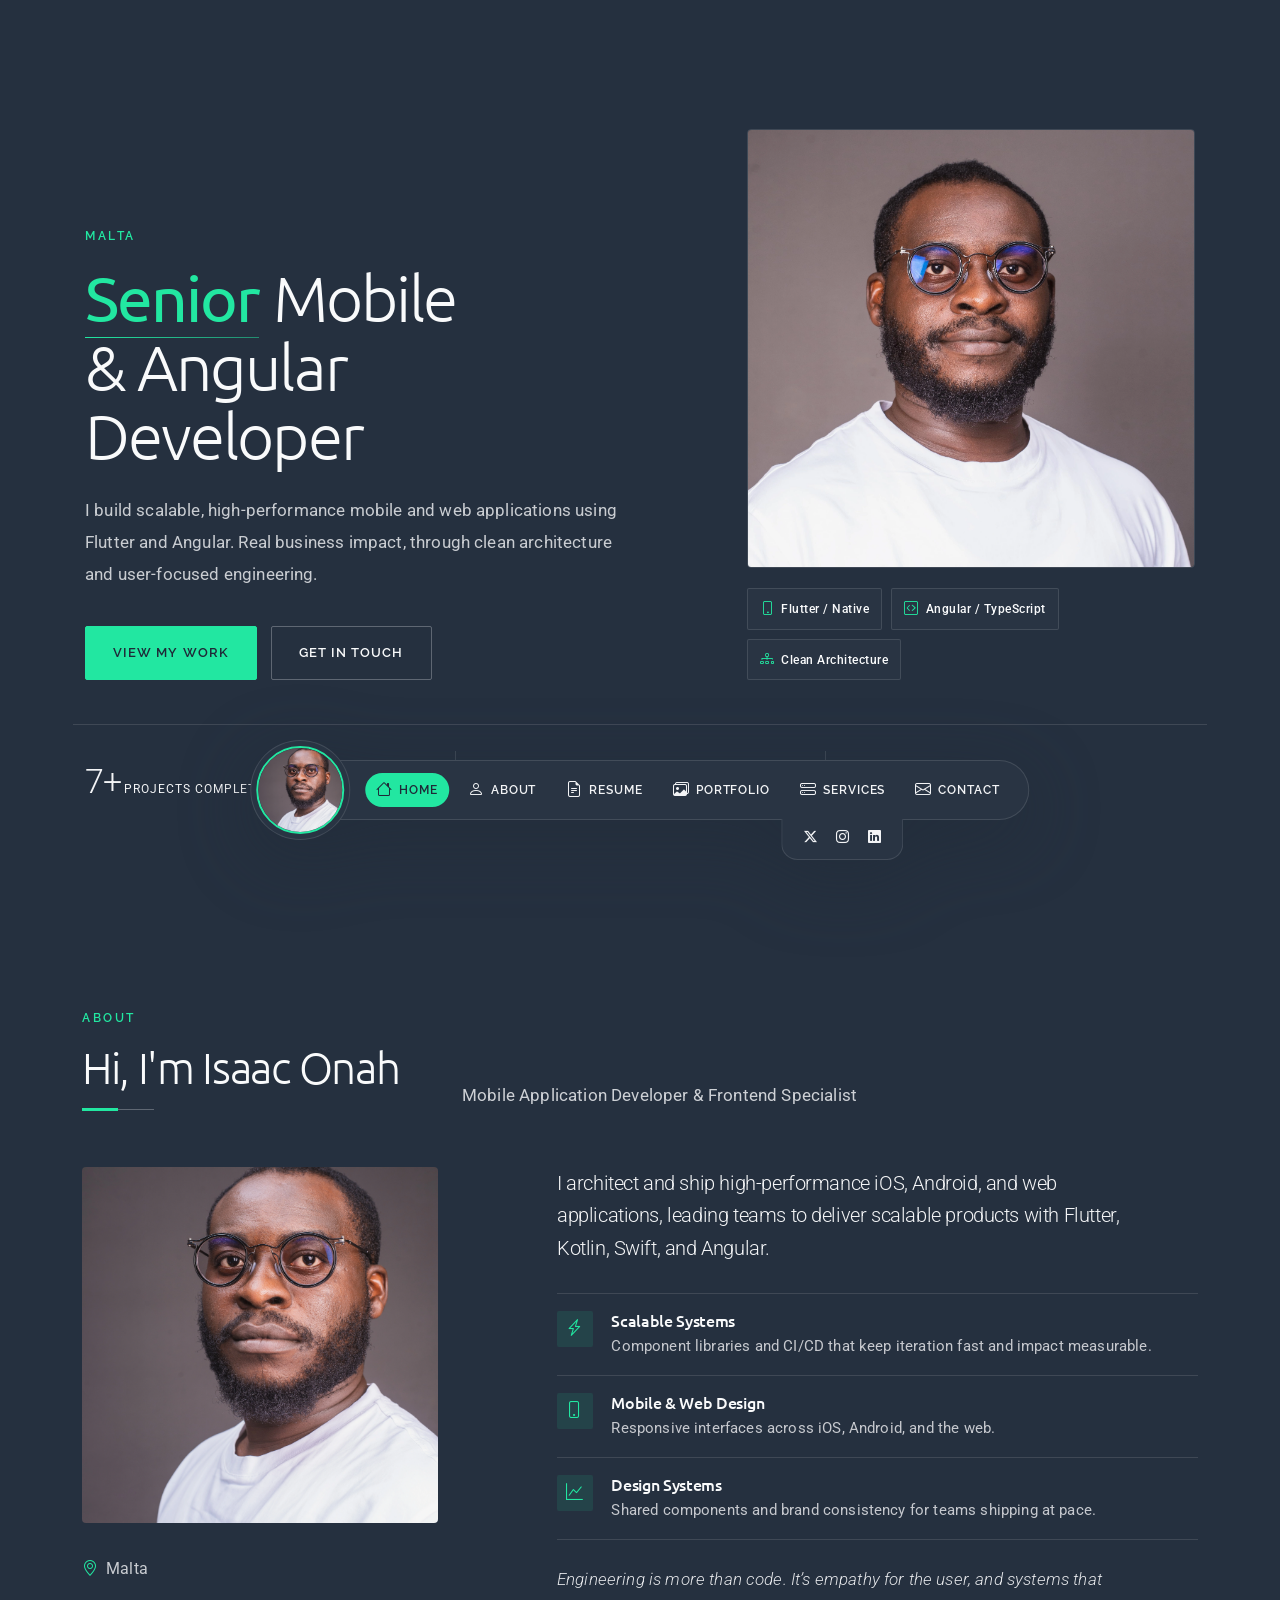
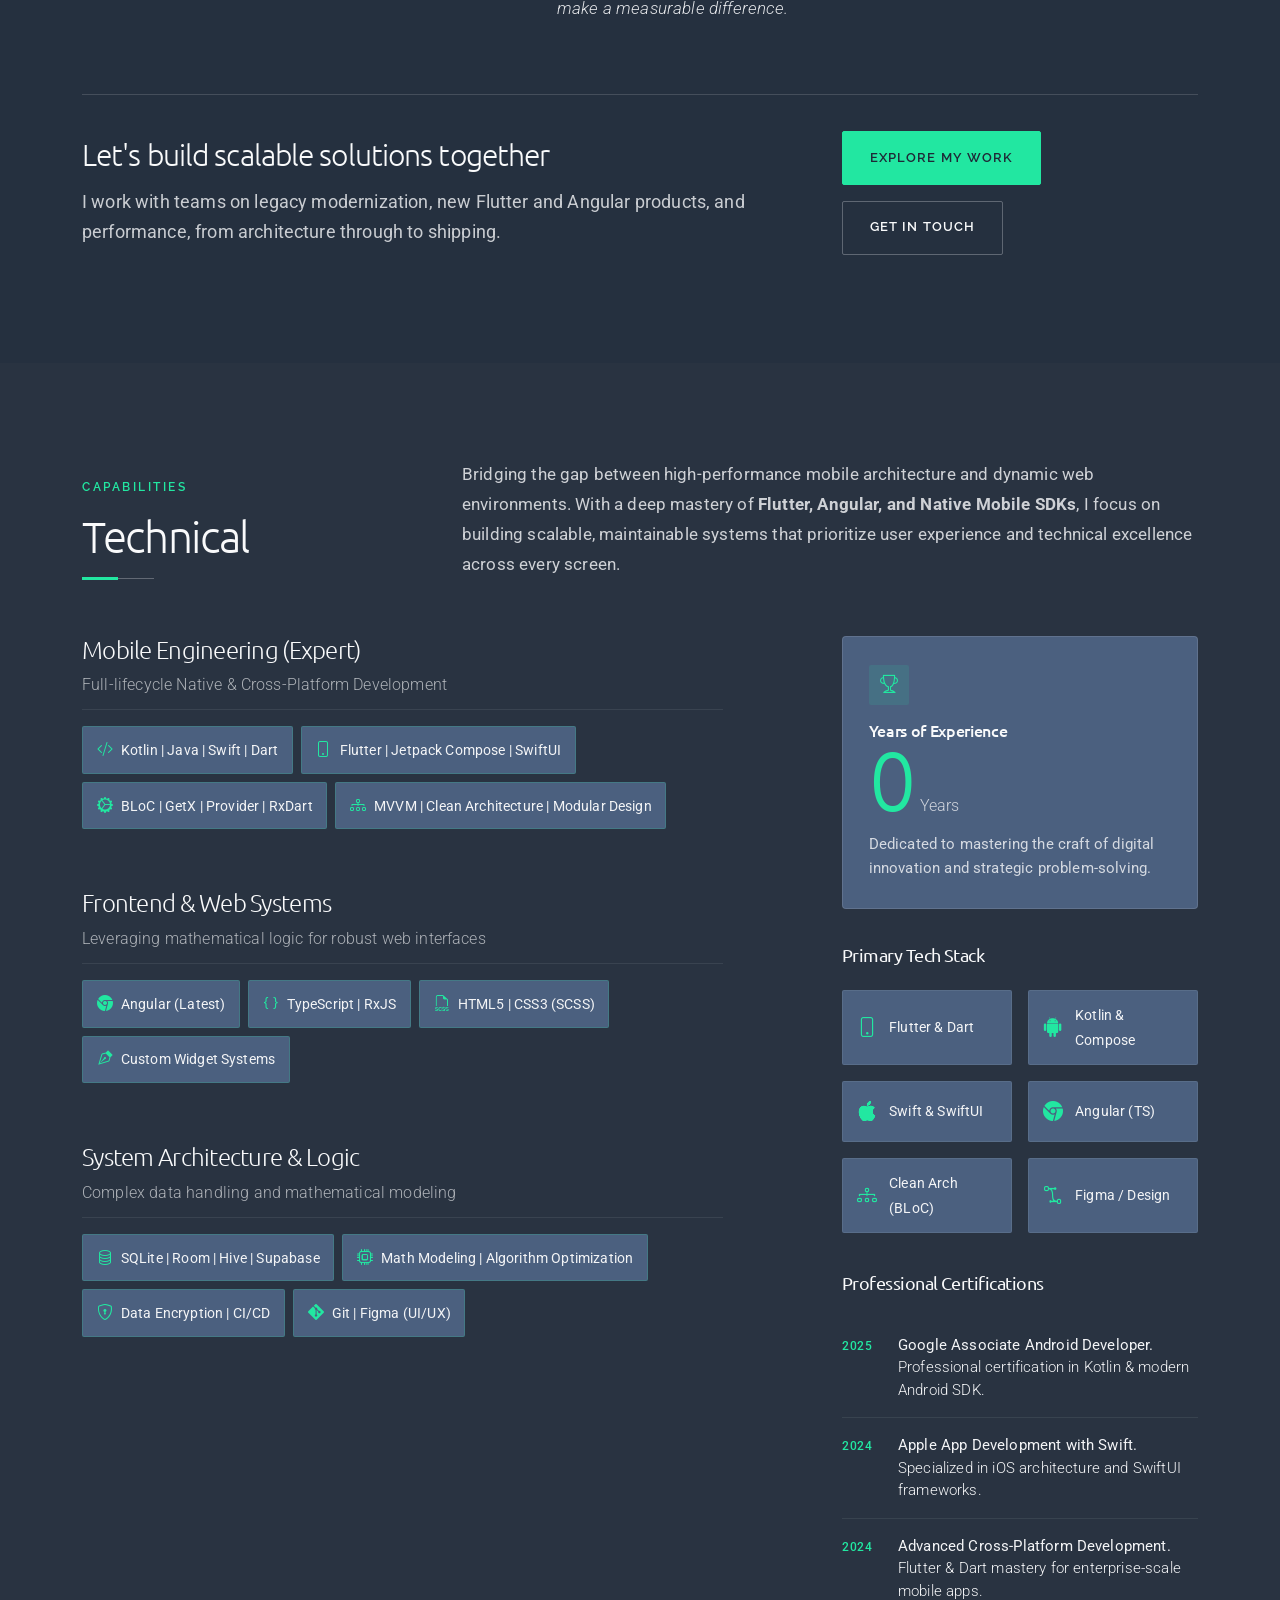
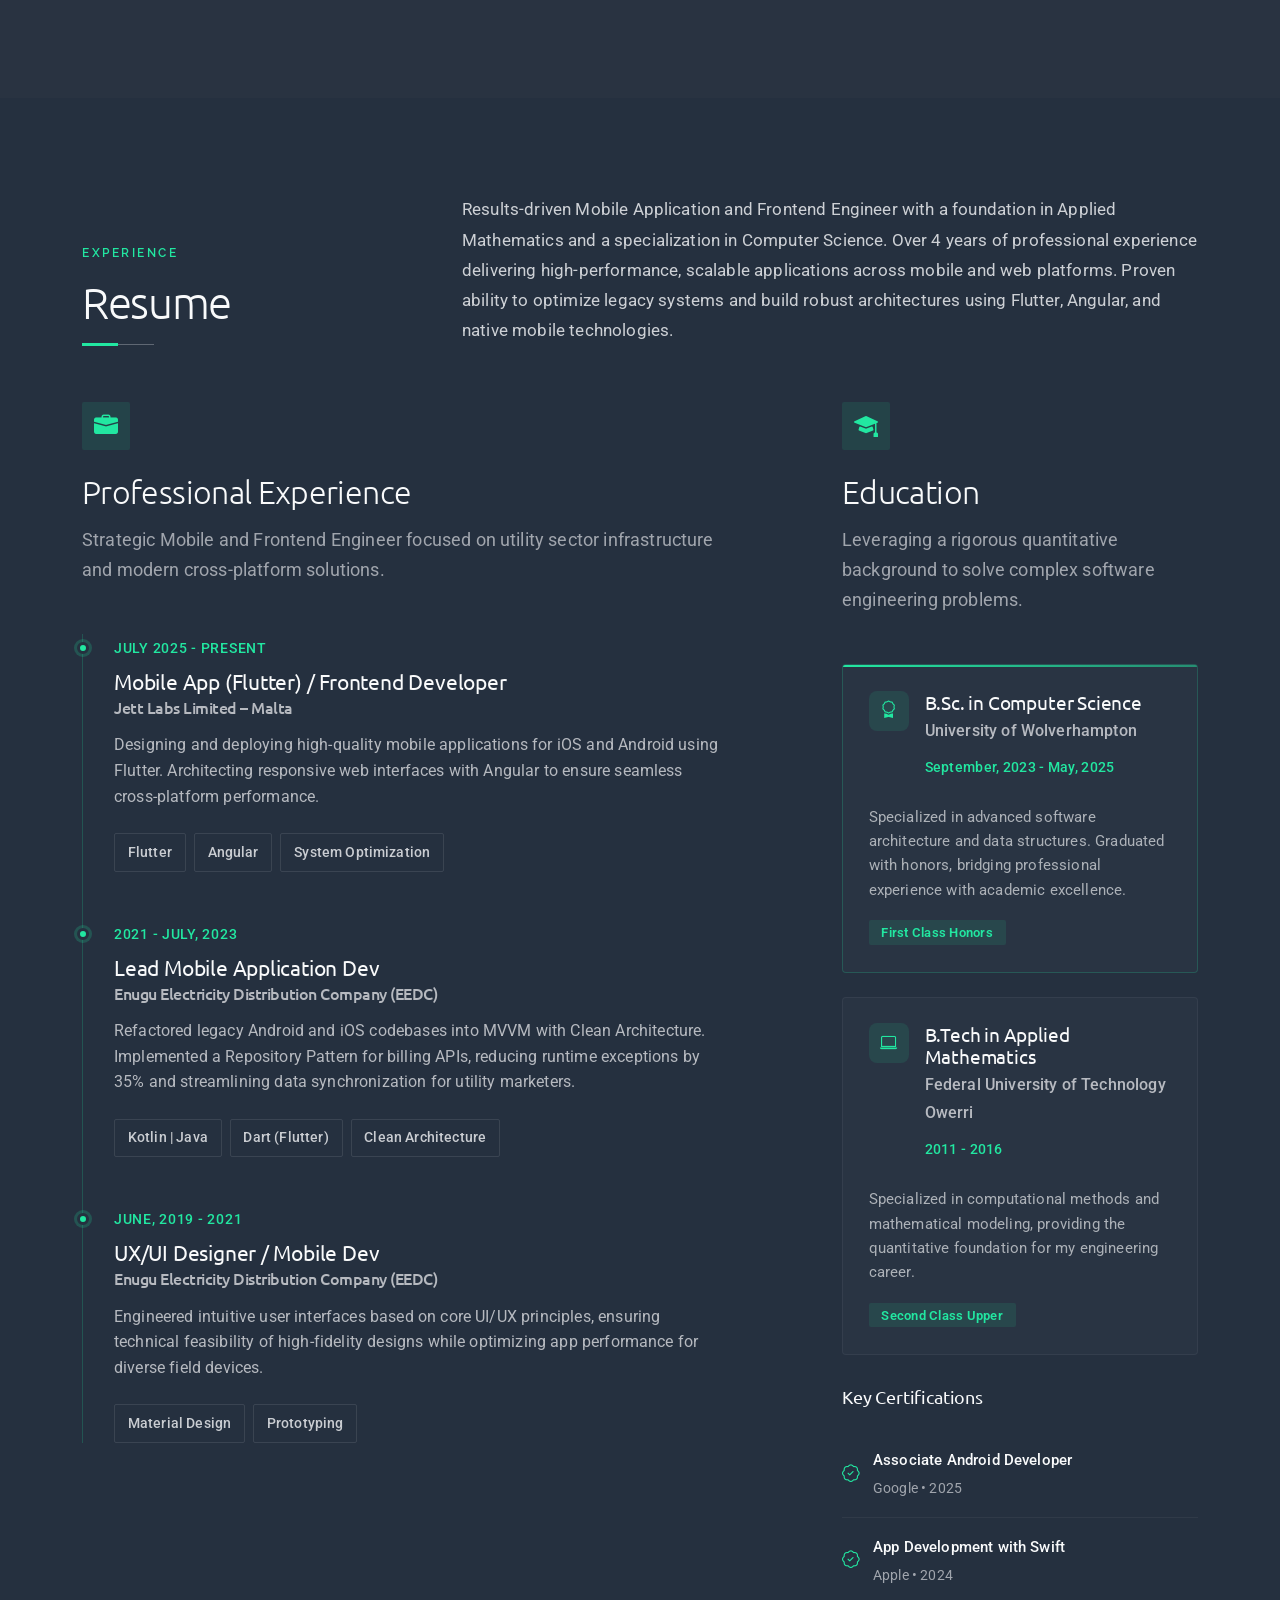
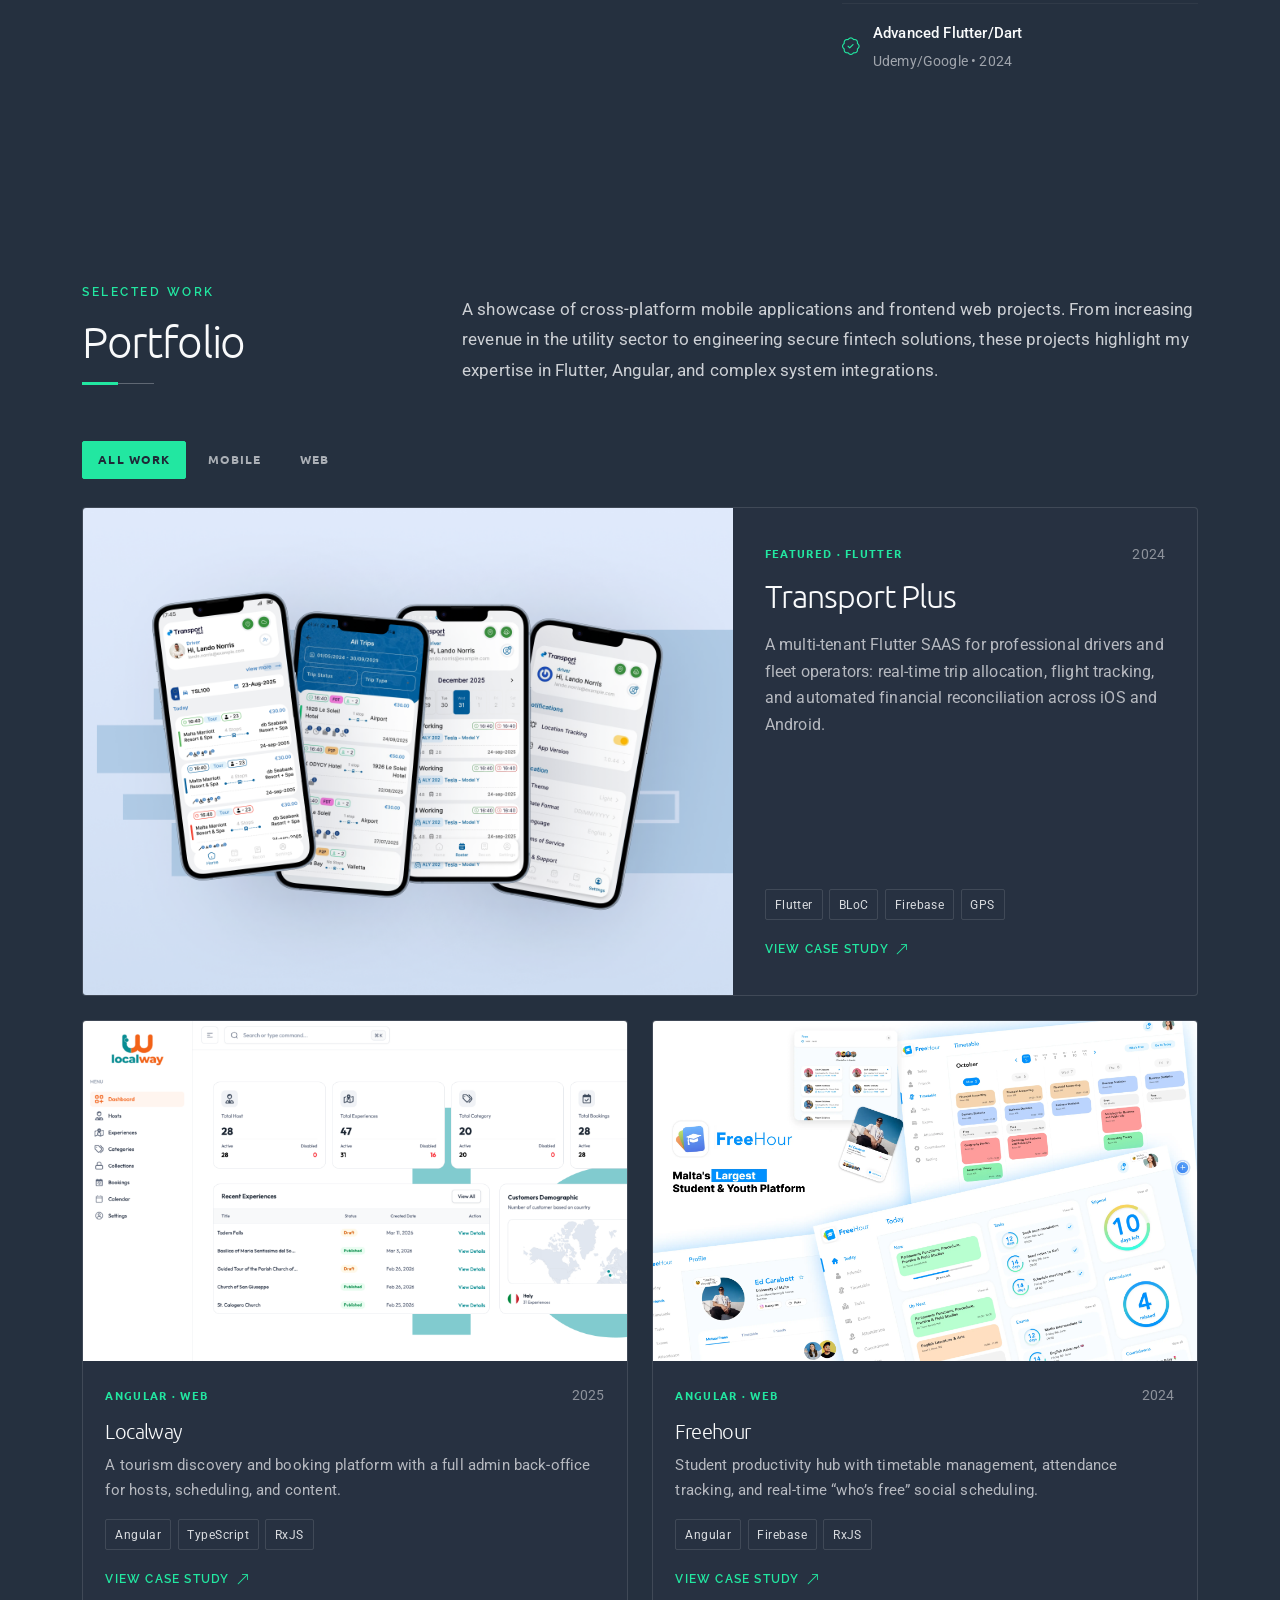
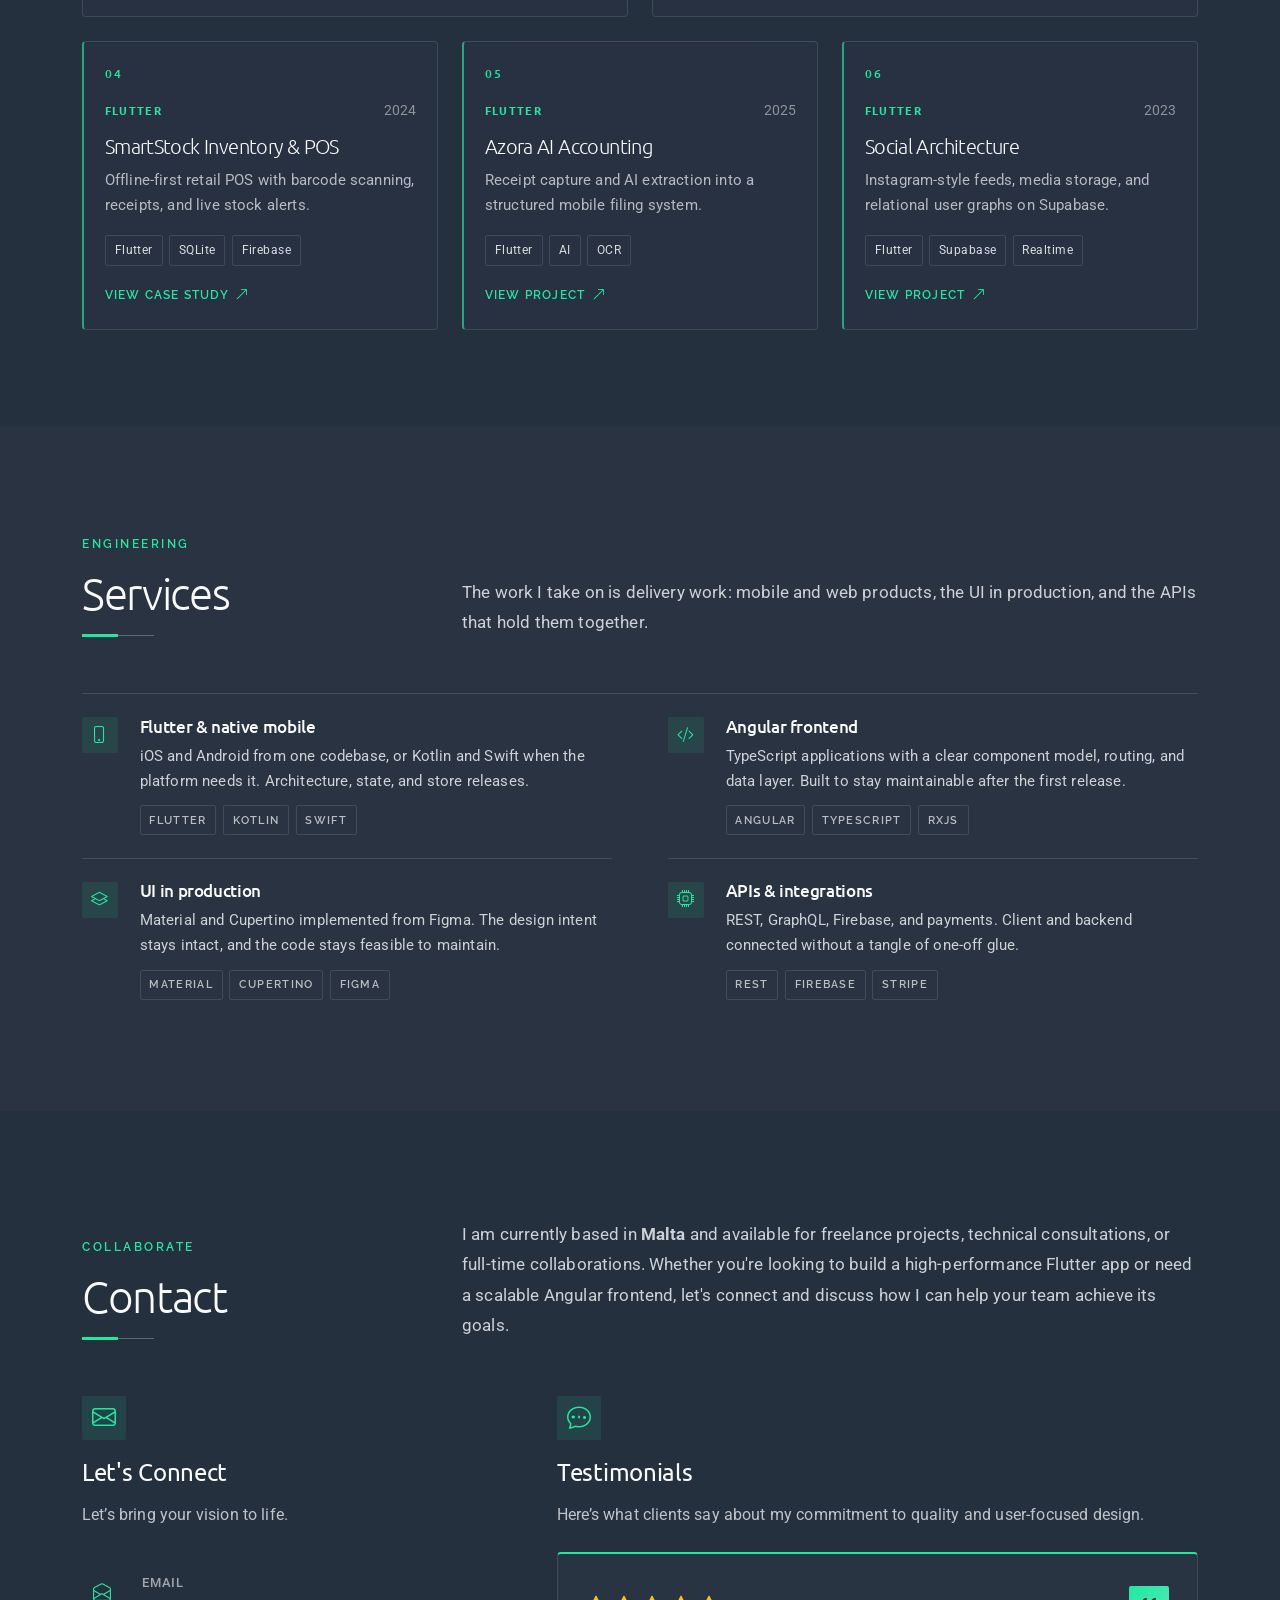
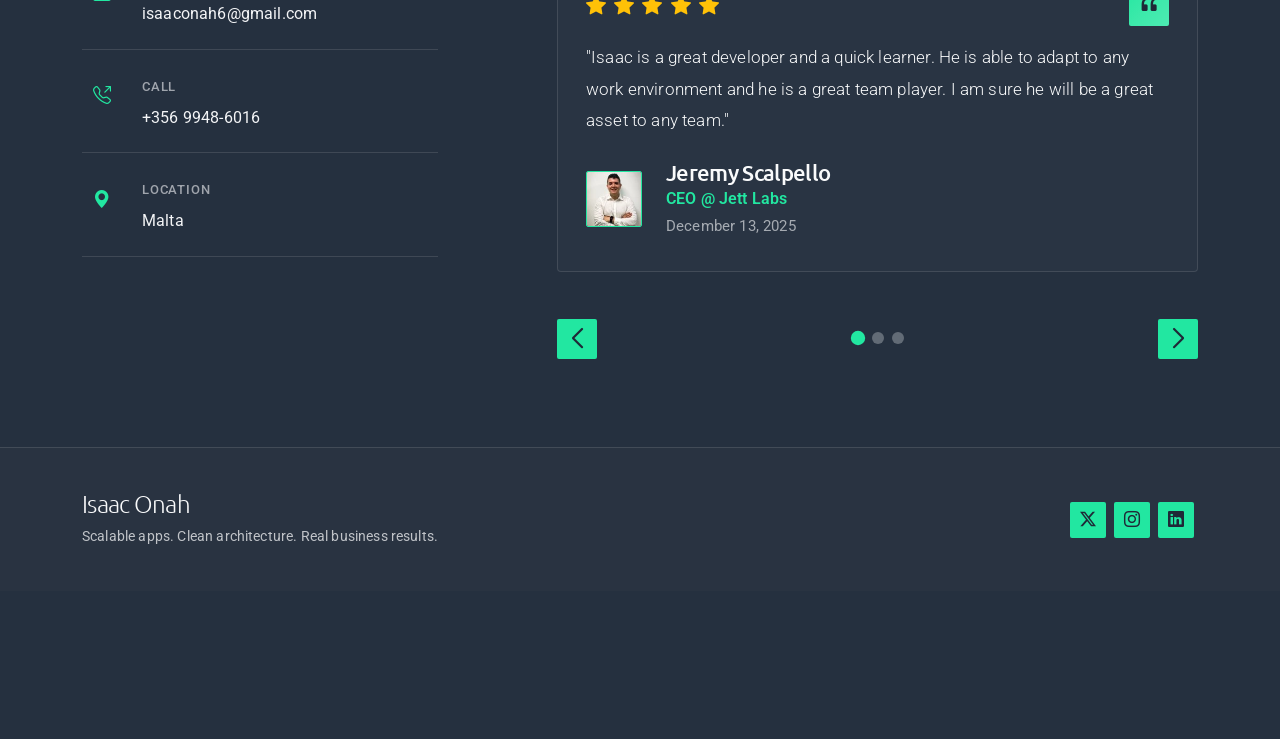
==== commit 74ab989a: "Publish the redesigned portfolio site with the editorial layout, dock nav, and tightened copy." ====
--- a/index.html
+++ b/index.html
@@ -15,7 +15,8 @@
 
   <meta property="og:title" content="Isaac Onah | Senior Flutter & Frontend Developer | Available for Hire">
   <meta property="og:description" content="Specializing in high-performance iOS/Android apps and responsive web solutions. Let's build something great together.">
-  <meta property="og:image" content="assets/img/og-profile-preview.jpg"> <meta property="og:url" content="https://www.linkedin.com/in/isaaconah">
+  <meta property="og:image" content="assets/img/og-profile-preview.jpg">
+  <meta property="og:url" content="https://www.linkedin.com/in/isaaconah">
   <meta property="og:type" content="website">
 
   <!-- Favicons -->
@@ -41,37 +42,31 @@
 
 <body class="index-page">
 
-  <header id="header" class="header dark-background d-flex flex-column justify-content-between">
-    <i class="header-toggle d-xl-none bi bi-list"></i>
-
-    <div class="header-top">
-      <div class="profile-img">
-        <img src="assets/img/profile/profile-square-14.webp" alt="" class="img-fluid">
-      </div>
-
-      <a href="index.html" class="logo d-flex align-items-center justify-content-center">
-        <!-- Uncomment the line below if you also wish to use an image logo -->
-        <!-- <img src="assets/img/logo.webp" alt=""> -->
-        <h1 class="sitename">Isaac Onah</h1>
+  <header id="header" class="header">
+    <div class="nav-dock">
+      <a href="#hero" class="nav-emblem" aria-label="Isaac Onah, Home">
+        <img src="assets/img/profile/profile-square-14.webp" alt="Isaac Onah">
       </a>
 
-    </div>
-
-    <nav id="navmenu" class="navmenu">
-      <ul>
-        <li><a href="#hero" class="active"><i class="bi bi-house navicon"></i>Home</a></li>
-        <li><a href="#about"><i class="bi bi-person navicon"></i> About</a></li>
-        <li><a href="#resume"><i class="bi bi-file-earmark-text navicon"></i> Resume</a></li>
-        <li><a href="#portfolio"><i class="bi bi-images navicon"></i> Portfolio</a></li>
-        <li><a href="#services"><i class="bi bi-hdd-stack navicon"></i> Services</a></li>
-        <li><a href="#contact"><i class="bi bi-envelope navicon"></i> Contact</a></li>
-      </ul>
-    </nav>
-
-    <div class="social-links text-center">
-      <a href="https://x.com/isaacoonah" class="twitter"><i class="bi bi-twitter-x"></i></a>
-      <a href="https://www.instagram.com/aiyzihk" class="instagram"><i class="bi bi-instagram"></i></a>
-      <a href="https://www.linkedin.com/in/isaaconah" class="linkedin"><i class="bi bi-linkedin"></i></a>
+      <div class="nav-shell">
+        <nav id="navmenu" class="navmenu">
+          <ul>
+            <li><a href="#hero" class="active"><i class="bi bi-house navicon"></i><span class="nav-label">Home</span></a></li>
+            <li><a href="#about"><i class="bi bi-person navicon"></i><span class="nav-label">About</span></a></li>
+            <li><a href="#resume"><i class="bi bi-file-earmark-text navicon"></i><span class="nav-label">Resume</span></a></li>
+            <li><a href="#portfolio"><i class="bi bi-images navicon"></i><span class="nav-label">Portfolio</span></a></li>
+            <li class="nav-has-socials">
+              <a href="#services"><i class="bi bi-hdd-stack navicon"></i><span class="nav-label">Services</span></a>
+              <div class="nav-socials">
+                <a href="https://x.com/isaacoonah" class="twitter" aria-label="X"><i class="bi bi-twitter-x"></i></a>
+                <a href="https://www.instagram.com/aiyzihk" class="instagram" aria-label="Instagram"><i class="bi bi-instagram"></i></a>
+                <a href="https://www.linkedin.com/in/isaaconah" class="linkedin" aria-label="LinkedIn"><i class="bi bi-linkedin"></i></a>
+              </div>
+            </li>
+            <li><a href="#contact"><i class="bi bi-envelope navicon"></i><span class="nav-label">Contact</span></a></li>
+          </ul>
+        </nav>
+      </div>
     </div>
   </header>
 
@@ -80,55 +75,54 @@
     <!-- Hero Section -->
     <section id="hero" class="hero section">
 
-      <div class="container" data-aos="fade-up" data-aos-delay="100">
-
-        <div class="row align-items-center">
-          <div class="col-lg-6 order-2 order-lg-1">
+      <div class="container" data-aos="fade-up" data-aos-delay="80">
+
+        <div class="row align-items-end gy-5">
+          <div class="col-lg-7 col-xl-6">
             <div class="hero-content">
-              <h1 data-aos="fade-up" data-aos-delay="200">
+              <p class="hero-kicker">Malta</p>
+              <h1>
                 <span class="accent-text">Senior</span>
-                Mobile & Frontend Engineer
+                Mobile &amp; Angular Developer
               </h1>
               <p class="hero-description">
-                I build scalable, high-performance mobile and web applications using Flutter and Angular — delivering real business impact through clean architecture and user-focused engineering.
+                I build scalable, high-performance mobile and web applications using Flutter and Angular. Real business impact, through clean architecture and user-focused engineering.
               </p>
-              <div class="hero-actions" data-aos="fade-up" data-aos-delay="400">
+              <div class="hero-actions">
                 <a href="#portfolio" class="btn-primary">View My Work</a>
                 <a href="#contact" class="btn-secondary">Get In Touch</a>
               </div>
-              <div class="hero-stats" data-aos="fade-up" data-aos-delay="500">
-                <div class="stat-item">
-                  <span class="stat-number">7+</span>
-                  <span class="stat-label">Projects Completed</span>
-                </div>
-                <div class="stat-item">
-                  <span class="stat-number">4+</span>
-                  <span class="stat-label">Years Experience</span>
-                </div>
-                <div class="stat-item">
-                  <span class="stat-number">25+</span>
-                  <span class="stat-label">Happy Clients</span>
-                </div>
-              </div>
-            </div>
-          </div>
-
-          <div class="col-lg-6 order-1 order-lg-2">
-            <div class="hero-image" data-aos="fade-up" data-aos-delay="300">
+            </div>
+          </div>
+
+          <div class="col-lg-5 col-xl-5 offset-xl-1">
+            <div class="hero-image" data-aos="fade-up" data-aos-delay="160">
               <div class="image-wrapper">
-                <img src="assets/img/profile/profile-square-13.webp" alt="Creative Designer Portfolio" class="img-fluid main-image">
-                <div class="floating-card card-1" data-aos="fade-up" data-aos-delay="600">
-                  <i class="bi bi-palette"></i>
-                  <span>Mobile App Development</span>
-                </div>
-                <div class="floating-card card-2" data-aos="fade-up" data-aos-delay="700">
-                  <i class="bi bi-code-square"></i>
-                  <span>UI/UX Design</span>
-                </div>
-                <div class="floating-card card-3" data-aos="fade-up" data-aos-delay="800">
-                  <i class="bi bi-camera"></i>
-                  <span>Web Development</span>
-                </div>
+                <img src="assets/img/profile/profile-square-13.webp" alt="Isaac Onah" class="img-fluid main-image">
+                <ul class="capability-rail">
+                  <li><i class="bi bi-phone"></i> Flutter / Native</li>
+                  <li><i class="bi bi-code-square"></i> Angular / TypeScript</li>
+                  <li><i class="bi bi-diagram-3"></i> Clean Architecture</li>
+                </ul>
+              </div>
+            </div>
+          </div>
+        </div>
+
+        <div class="row hero-stats-row" data-aos="fade-up" data-aos-delay="220">
+          <div class="col-12">
+            <div class="hero-stats">
+              <div class="stat-item">
+                <span class="stat-number">7+</span>
+                <span class="stat-label">Projects Completed</span>
+              </div>
+              <div class="stat-item">
+                <span class="stat-number">6+</span>
+                <span class="stat-label">Years Experience</span>
+              </div>
+              <div class="stat-item">
+                <span class="stat-number">25+</span>
+                <span class="stat-label">Happy Clients</span>
               </div>
             </div>
           </div>
@@ -141,103 +135,100 @@
     <!-- About Section -->
     <section id="about" class="about section">
 
-      <div class="container" data-aos="fade-up" data-aos-delay="100">
-
-        <div class="row justify-content-center">
-          <div class="col-lg-10">
-
-            <div class="intro-header text-center" data-aos="fade-up" data-aos-delay="150">
-              <h1>Hi, I'm Isaac Onah</h1>
-              <p class="subtitle">Mobile Application Developer &amp; Frontend Specialist</p>
-            </div>
-
-            <div class="main-content-wrapper">
-              <div class="row align-items-start">
-
-                <div class="col-lg-4" data-aos="fade-right" data-aos-delay="200">
-                  <div class="profile-section">
-                    <div class="profile-image-container">
-                      <img src="assets/img/profile/profile-square-15.webp" class="img-fluid" alt="Sarah Chen">
-                    </div>
-                    <div class="profile-meta">
-                      <div class="location">
-                        <i class="bi bi-geo-alt"></i>
-                        <span>Hal Ghaxaq, Malta</span>
-                      </div>
-                      <div class="status">
-                        <div class="status-indicator"></div>
-                        <span>Available for projects</span>
-                      </div>
-                    </div>
-                  </div>
-                </div>
-
-                <div class="col-lg-8" data-aos="fade-left" data-aos-delay="250">
-                  <div class="content-area">
-
-                    <div class="story-block">
-                      <p class="lead-text">Senior Mobile & Front-End Engineer with over 4 years of experience specializing in the architecture and deployment of high-performance iOS, Android, and Web applications. Proven track record of leading cross-functional teams to deliver scalable, full-featured solutions using Flutter, Kotlin, Swift, and Angular.</p>
-                      <p>My engineering philosophy centers on empathy, architectural integrity, and measurable impact. I believe that great software is more than just clean code—it is a bridge between complex business logic and a seamless user experience. By iterating through a user-centric lens and leveraging robust frameworks like Flutter and Angular, I build scalable systems that solve real-world problems while driving tangible business value.</p>
-                    </div>
-
-                    <div class="expertise-grid">
-                      <div class="expertise-item" data-aos="zoom-in" data-aos-delay="400">
-                        <div class="expertise-icon">
-                          <i class="bi bi-lightning-charge"></i> 
-                        </div>
-                        <div class="expertise-content">
-                          <h4>Scalable Systems</h4>
-                          <p>Developing robust component libraries and CI/CD pipelines to ensure iteration speed and measurable business impact.</p>
-                        </div>
-                      </div>
-
-                      <div class="expertise-item" data-aos="zoom-in" data-aos-delay="350">
-                        <div class="expertise-icon">
-                          <i class="bi bi-phone"></i>
-                        </div>
-                        <div class="expertise-content">
-                          <h4>Mobile &amp; Web Design</h4>
-                          <p>Responsive interfaces and seamless user experiences</p>
-                        </div>
-                      </div>
-
-                      <div class="expertise-item" data-aos="zoom-in" data-aos-delay="400">
-                        <div class="expertise-icon">
-                          <i class="bi bi-graph-up"></i>
-                        </div>
-                        <div class="expertise-content">
-                          <h4>Design Systems</h4>
-                          <p>Scalable component libraries and brand consistency</p>
-                        </div>
-                      </div>
-                    </div>
-
-                    <div class="philosophy-quote" data-aos="fade-up" data-aos-delay="450">
-                      <div class="quote-mark">"</div>
-                      <p>Engineering is more than just code—it's about empathy for the user, iterative architectural integrity, and creating a measurable impact on the people who use what we build.</p>                    </div>
-
-                  </div>
-                </div>
-
-              </div>
-            </div>
-
-            <div class="bottom-section" data-aos="fade-up" data-aos-delay="500">
-              <div class="row align-items-center">
-                <div class="col-lg-6">
-                  <div class="collaboration-text">
-                    <h3>Let's build scalable solutions together</h3>
-                    <p>Whether you're looking to modernize a legacy system, architect a new cross-platform ecosystem, or optimize app performance, I’m ready to help you drive measurable impact.</p>                  </div>
-                </div>
-                <div class="col-lg-6">
-                  <div class="action-buttons">
-                    <a href="#portfolio" class="btn-custom primary">Explore My Work</a>
-                    <a href="#contact" class="btn-custom secondary">Get in Touch</a>
-                  </div>
-                </div>
-              </div>
-            </div>
-
+      <div class="container" data-aos="fade-up" data-aos-delay="80">
+        <div class="section-title">
+          <div class="row align-items-end gx-4 gy-2">
+            <div class="col-lg-4">
+              <p class="section-kicker">About</p>
+              <h2>Hi, I'm Isaac Onah</h2>
+            </div>
+            <div class="col-lg-8">
+              <p class="section-intro">Mobile Application Developer &amp; Frontend Specialist</p>
+            </div>
+          </div>
+        </div>
+      </div>
+
+      <div class="container" data-aos="fade-up" data-aos-delay="80">
+
+        <div class="main-content-wrapper">
+          <div class="row gy-5 align-items-start">
+
+            <div class="col-lg-4 col-xl-4" data-aos="fade-up" data-aos-delay="120">
+              <div class="profile-section">
+                <div class="profile-image-container">
+                  <img src="assets/img/profile/profile-square-15.webp" class="img-fluid" alt="Isaac Onah">
+                </div>
+                <div class="profile-meta">
+                  <div class="location">
+                    <i class="bi bi-geo-alt"></i>
+                    <span>Malta</span>
+                  </div>
+                </div>
+              </div>
+            </div>
+
+            <div class="col-lg-8 col-xl-7 offset-xl-1" data-aos="fade-up" data-aos-delay="160">
+              <div class="content-area">
+
+                <div class="story-block">
+                  <p class="lead-text">I architect and ship high-performance iOS, Android, and web applications, leading teams to deliver scalable products with Flutter, Kotlin, Swift, and Angular.</p>
+                </div>
+
+                <div class="expertise-grid" data-aos="fade-up" data-aos-delay="180">
+                  <article class="expertise-item">
+                    <div class="expertise-icon" aria-hidden="true">
+                      <i class="bi bi-lightning-charge"></i>
+                    </div>
+                    <div class="expertise-copy">
+                      <h4>Scalable Systems</h4>
+                      <p>Component libraries and CI/CD that keep iteration fast and impact measurable.</p>
+                    </div>
+                  </article>
+                  <article class="expertise-item">
+                    <div class="expertise-icon" aria-hidden="true">
+                      <i class="bi bi-phone"></i>
+                    </div>
+                    <div class="expertise-copy">
+                      <h4>Mobile &amp; Web Design</h4>
+                      <p>Responsive interfaces across iOS, Android, and the web.</p>
+                    </div>
+                  </article>
+                  <article class="expertise-item">
+                    <div class="expertise-icon" aria-hidden="true">
+                      <i class="bi bi-graph-up"></i>
+                    </div>
+                    <div class="expertise-copy">
+                      <h4>Design Systems</h4>
+                      <p>Shared components and brand consistency for teams shipping at pace.</p>
+                    </div>
+                  </article>
+                </div>
+
+                <blockquote class="philosophy-quote" data-aos="fade-up" data-aos-delay="240">
+                  <p>Engineering is more than code. It’s empathy for the user, and systems that make a measurable difference.</p>
+                </blockquote>
+
+              </div>
+            </div>
+
+          </div>
+        </div>
+
+        <div class="bottom-section" data-aos="fade-up" data-aos-delay="200">
+          <div class="row align-items-center gy-4">
+            <div class="col-lg-8">
+              <div class="collaboration-text">
+                <h3>Let's build scalable solutions together</h3>
+                <p>I work with teams on legacy modernization, new Flutter and Angular products, and performance, from architecture through to shipping.</p>
+              </div>
+            </div>
+            <div class="col-lg-4">
+              <div class="action-buttons">
+                <a href="#portfolio" class="btn-custom primary">Explore My Work</a>
+                <a href="#contact" class="btn-custom secondary">Get in Touch</a>
+              </div>
+            </div>
           </div>
         </div>
 
@@ -248,181 +239,166 @@
     <!-- Skills Section -->
     <section id="skills" class="skills section light-background">
 
-      <!-- Section Title -->
-      <div class="container section-title" data-aos="fade-up">
-        <h2>Technical</h2>
-        <p>
-          Bridging the gap between high-performance mobile architecture and dynamic web environments. 
-          With a deep mastery of <strong>Flutter, Angular, and Native Mobile SDKs</strong>, I focus on 
-          building scalable, maintainable systems that prioritize user experience and technical excellence 
-          across every screen.
-        </p>      
-      </div><!-- End Section Title -->
-
-      <div class="container" data-aos="fade-up" data-aos-delay="100">
-
-        <div class="row justify-content-center">
-          <div class="col-lg-10">
-            <div class="intro-content text-center mb-5" data-aos="fade-up" data-aos-delay="150">
-              <p class="lead-text">Technical excellence achieved through architectural precision and a commitment to building scalable, high-impact digital solutions.</p>            </div>
-          </div>
-        </div>
-
-        <div class="row">
-          <div class="col-lg-8">
+      <div class="container" data-aos="fade-up">
+        <div class="section-title">
+          <div class="row align-items-end gx-4 gy-2">
+            <div class="col-lg-4">
+              <p class="section-kicker">Capabilities</p>
+              <h2>Technical</h2>
+            </div>
+            <div class="col-lg-8">
+              <p class="section-intro">
+                Bridging the gap between high-performance mobile architecture and dynamic web environments.
+                With a deep mastery of <strong>Flutter, Angular, and Native Mobile SDKs</strong>, I focus on
+                building scalable, maintainable systems that prioritize user experience and technical excellence
+                across every screen.
+              </p>
+            </div>
+          </div>
+        </div>
+      </div>
+
+      <div class="container" data-aos="fade-up" data-aos-delay="80">
+
+        <div class="row gy-5">
+          <div class="col-lg-7">
             <div class="skills-container">
-          
-              <div class="skill-category skills-animation" data-aos="fade-up" data-aos-delay="200">
+              <div class="skill-category skills-animation" data-aos="fade-up" data-aos-delay="100">
                 <div class="category-header">
-                  <h3 class="category-title">Technical Expertise</h3>
-                  <p class="category-subtitle">Core development and technical skills</p>
-                </div>
-                <div class="skills-list d-flex flex-wrap gap-3 mb-4">
-                  <div class="skill-badge d-flex align-items-center px-3 shadow-sm skills-card">
-                    <i class="bi bi-phone fs-4 me-2" style="color: var(--accent-color);"></i> <span class="fw-medium">Flutter (Dart)</span>
-                  </div>
-                  <div class="skill-badge d-flex align-items-center px-3 shadow-sm skills-card">
-                    <i class="bi bi-android2 fs-4 me-2" style="color: var(--accent-color);"></i> <span class="fw-medium">Kotlin/Java</span>
-                  </div>
-                  <div class="skill-badge d-flex align-items-center px-3 shadow-sm skills-card">
-                    <i class="bi bi-apple fs-4 me-2" style="color: var(--accent-color);"></i> <span class="fw-medium">Swift</span>
-                  </div>
-                  <div class="skill-badge d-flex align-items-center px-3 shadow-sm skills-card">
-                    <i class="bi bi-filetype-js fs-4 me-2" style="color: var(--accent-color);"></i> <span class="fw-medium">Typescript/JS</span>
-                  </div>
-                  <div class="skill-badge d-flex align-items-center px-3 shadow-sm skills-card">
-                    <i class="bi bi-filetype-js fs-4 me-2" style="color: var(--accent-color);"></i> <span class="fw-medium">Angular</span>
-                  </div>
-                  <div class="skill-badge d-flex align-items-center px-3 shadow-sm skills-card">
-                    <i class="bi bi-fire fs-4 me-2" style="color: var(--accent-color);"></i> <span class="fw-medium">Firebase/SupaBase</span>
-                  </div>
-                  <div class="skill-badge d-flex align-items-center px-3 shadow-sm skills-card">
-                    <i class="bi bi-cloud-arrow-up fs-4 me-2" style="color: var(--accent-color);"></i> <span class="fw-medium">REST/GraphQL API</span>
-                  </div>
-                  <div class="skill-badge d-flex align-items-center px-3 shadow-sm skills-card">
-                    <i class="bi bi-database fs-4 me-2" style="color: var(--accent-color);"></i> <span class="fw-medium">Firestore/SQL</span>
-                  </div>
-                </div>
-              </div>
-          
-              <div class="skill-category skills-animation" data-aos="fade-up" data-aos-delay="250">
+                  <h3 class="category-title">Mobile Engineering (Expert)</h3>
+                  <p class="category-subtitle">Full-lifecycle Native &amp; Cross-Platform Development</p>
+                </div>
+                <div class="skills-list d-flex flex-wrap gap-2 mb-4">
+                  <div class="skill-badge d-flex align-items-center skills-card">
+                    <i class="bi bi-code-slash"></i> <span>Kotlin | Java | Swift | Dart</span>
+                  </div>
+                  <div class="skill-badge d-flex align-items-center skills-card">
+                    <i class="bi bi-phone"></i> <span>Flutter | Jetpack Compose | SwiftUI</span>
+                  </div>
+                  <div class="skill-badge d-flex align-items-center skills-card">
+                    <i class="bi bi-gear-wide-connected"></i> <span>BLoC | GetX | Provider | RxDart</span>
+                  </div>
+                  <div class="skill-badge d-flex align-items-center skills-card">
+                    <i class="bi bi-diagram-3"></i> <span>MVVM | Clean Architecture | Modular Design</span>
+                  </div>
+                </div>
+              </div>
+
+              <div class="skill-category skills-animation" data-aos="fade-up" data-aos-delay="140">
                 <div class="category-header">
-                  <h3 class="category-title">Creative Design</h3>
-                  <p class="category-subtitle">Visual and user experience design</p>
-                </div>
-                <div class="skills-list d-flex flex-wrap gap-3 mb-4">
-                  <div class="skill-badge d-flex align-items-center px-3 shadow-sm skills-card">
-                    <i class="bi bi-layers fs-4 me-2" style="color: var(--accent-color);"></i> <span class="fw-medium">Figma/Adobe XD</span>
-                  </div>
-                  <div class="skill-badge d-flex align-items-center px-3 shadow-sm skills-card">
-                    <i class="bi bi-palette fs-4 me-2" style="color: var(--accent-color);"></i> <span class="fw-medium">Material/Cupertino</span>
-                  </div>
-                  <div class="skill-badge d-flex align-items-center px-3 shadow-sm skills-card">
-                    <i class="bi bi-vector-pen fs-4 me-2" style="color: var(--accent-color);"></i> <span class="fw-medium">Custom Widgets</span>
-                  </div>
-                  <div class="skill-badge d-flex align-items-center px-3 shadow-sm skills-card">
-                    <i class="bi bi-magic fs-4 me-2" style="color: var(--accent-color);"></i> <span class="fw-medium">UI Animations</span>
-                  </div>
-                </div>
-              </div>
-          
-              <div class="skill-category skills-animation" data-aos="fade-up" data-aos-delay="300">
+                  <h3 class="category-title">Frontend &amp; Web Systems</h3>
+                  <p class="category-subtitle">Leveraging mathematical logic for robust web interfaces</p>
+                </div>
+                <div class="skills-list d-flex flex-wrap gap-2 mb-4">
+                  <div class="skill-badge d-flex align-items-center skills-card">
+                    <i class="bi bi-browser-chrome"></i> <span>Angular (Latest)</span>
+                  </div>
+                  <div class="skill-badge d-flex align-items-center skills-card">
+                    <i class="bi bi-braces"></i> <span>TypeScript | RxJS</span>
+                  </div>
+                  <div class="skill-badge d-flex align-items-center skills-card">
+                    <i class="bi bi-filetype-scss"></i> <span>HTML5 | CSS3 (SCSS)</span>
+                  </div>
+                  <div class="skill-badge d-flex align-items-center skills-card">
+                    <i class="bi bi-vector-pen"></i> <span>Custom Widget Systems</span>
+                  </div>
+                </div>
+              </div>
+
+              <div class="skill-category skills-animation" data-aos="fade-up" data-aos-delay="180">
                 <div class="category-header">
-                  <h3 class="category-title">Strategic Leadership</h3>
-                  <p class="category-subtitle">Management and business acumen</p>
-                </div>
-                <div class="skills-list d-flex flex-wrap gap-3 mb-4">
-                  <div class="skill-badge d-flex align-items-center px-3 py-2 shadow-sm skills-card">
-                    <i class="bi bi-kanban fs-4 me-2" style="color: var(--accent-color);"></i> <span class="fw-medium">Agile (Jira/Trello)</span>
-                  </div>
-                  <div class="skill-badge d-flex align-items-center px-3 py-2 shadow-sm skills-card">
-                    <i class="bi bi-people fs-4 me-2" style="color: var(--accent-color);"></i> <span class="fw-medium">Mentorship/Code Review</span>
-                  </div>
-                  <div class="skill-badge d-flex align-items-center px-3 py-2 shadow-sm skills-card">
-                    <i class="bi bi-diagram-3 fs-4 me-2" style="color: var(--accent-color);"></i> <span class="fw-medium">CI/CD & Deployment</span>
-                  </div>
-                  <div class="skill-badge d-flex align-items-center px-3 shadow-sm skills-card">
-                    <i class="bi bi-git fs-4 me-2" style="color: var(--accent-color);"></i> <span class="fw-medium">Version Control</span>
-                  </div>
-                </div>
-              </div>
-          
-            </div>
-          </div>
-
-          <div class="col-lg-4">
+                  <h3 class="category-title">System Architecture &amp; Logic</h3>
+                  <p class="category-subtitle">Complex data handling and mathematical modeling</p>
+                </div>
+                <div class="skills-list d-flex flex-wrap gap-2 mb-4">
+                  <div class="skill-badge d-flex align-items-center skills-card">
+                    <i class="bi bi-database"></i> <span>SQLite | Room | Hive | Supabase</span>
+                  </div>
+                  <div class="skill-badge d-flex align-items-center skills-card">
+                    <i class="bi bi-cpu"></i> <span>Math Modeling | Algorithm Optimization</span>
+                  </div>
+                  <div class="skill-badge d-flex align-items-center skills-card">
+                    <i class="bi bi-shield-lock"></i> <span>Data Encryption | CI/CD</span>
+                  </div>
+                  <div class="skill-badge d-flex align-items-center skills-card">
+                    <i class="bi bi-git"></i> <span>Git | Figma (UI/UX)</span>
+                  </div>
+                </div>
+              </div>
+
+            </div>
+          </div>
+          <div class="col-lg-4 offset-lg-1">
             <div class="skills-sidebar">
 
-              <div class="expertise-highlight" data-aos="fade-up" data-aos-delay="350">
+              <div class="expertise-highlight" data-aos="fade-up" data-aos-delay="120">
                 <div class="highlight-icon">
                   <i class="bi bi-trophy"></i>
                 </div>
                 <h4 class="highlight-title">Years of Experience</h4>
                 <div class="experience-number">
-                  <span data-purecounter-start="0" data-purecounter-end="4" data-purecounter-duration="1" class="purecounter"></span>
+                  <span data-purecounter-start="0" data-purecounter-end="6" data-purecounter-duration="1" class="purecounter"></span>
                   <span class="experience-label">Years</span>
                 </div>
                 <p class="highlight-description">Dedicated to mastering the craft of digital innovation and strategic problem-solving.</p>
               </div>
-
-              <div class="technologies-section" data-aos="fade-up" data-aos-delay="400">
-                <h5 class="tech-title">Primary Technologies</h5>
+              <div class="technologies-section" data-aos="fade-up" data-aos-delay="160">
+                <h5 class="tech-title">Primary Tech Stack</h5>
                 <div class="tech-stack">
                   <div class="tech-item">
-                    <i class="bi bi-filetype-js"></i>
-                    <span>JavaScript</span>
+                    <i class="bi bi-phone"></i>
+                    <span>Flutter &amp; Dart</span>
                   </div>
                   <div class="tech-item">
-                    <i class="bi bi-code-square"></i>
-                    <span>React</span>
+                    <i class="bi bi-android2"></i>
+                    <span>Kotlin &amp; Compose</span>
                   </div>
                   <div class="tech-item">
-                    <i class="bi bi-server"></i>
-                    <span>Node.js</span>
+                    <i class="bi bi-apple"></i>
+                    <span>Swift &amp; SwiftUI</span>
                   </div>
                   <div class="tech-item">
-                    <i class="bi bi-cloud"></i>
-                    <span>AWS</span>
-                  </div>
-                  <div class="tech-item">
-                    <i class="bi bi-palette"></i>
-                    <span>Figma</span>
+                    <i class="bi bi-browser-chrome"></i>
+                    <span>Angular (TS)</span>
                   </div>
                   <div class="tech-item">
                     <i class="bi bi-diagram-3"></i>
-                    <span>Docker</span>
-                  </div>
-                </div>
-              </div>
-
-              <div class="achievements-section" data-aos="fade-up" data-aos-delay="450">
-                <h5 class="achievements-title">Certifications</h5>
+                    <span>Clean Arch (BLoC)</span>
+                  </div>
+                  <div class="tech-item">
+                    <i class="bi bi-bezier2"></i>
+                    <span>Figma / Design</span>
+                  </div>
+                </div>
+              </div>
+
+              <div class="achievements-section" data-aos="fade-up" data-aos-delay="200">
+                <h5 class="achievements-title">Professional Certifications</h5>
                 <div class="achievement-list">
-              
+
                   <div class="achievement-item">
                     <div class="achievement-date">2025</div>
                     <div class="achievement-text">
-                      Google Associate Android Developer Certification
-                    </div>
-                  </div>
-              
+                      <strong>Google Associate Android Developer.</strong> Professional certification in Kotlin &amp; modern Android SDK.
+                    </div>
+                  </div>
+
                   <div class="achievement-item">
                     <div class="achievement-date">2024</div>
                     <div class="achievement-text">
-                      Apple App Development with Swift Certification
-                    </div>
-                  </div>
-              
+                      <strong>Apple App Development with Swift.</strong> Specialized in iOS architecture and SwiftUI frameworks.
+                    </div>
+                  </div>
+
                   <div class="achievement-item">
                     <div class="achievement-date">2024</div>
                     <div class="achievement-text">
-                      Flutter & Dart – Advanced Cross-Platform Development Certification
-                    </div>
-                  </div>
-              
-                </div>
-              </div>
-
+                      <strong>Advanced Cross-Platform Development.</strong> Flutter &amp; Dart mastery for enterprise-scale mobile apps.
+                    </div>
+                  </div>
+
+                </div>
+              </div>
             </div>
           </div>
         </div>
@@ -434,75 +410,80 @@
     <!-- Resume Section -->
     <section id="resume" class="resume section">
 
-      <!-- Section Title -->
-      <div class="container section-title" data-aos="fade-up">
-        <h2>Resume</h2>
-        <p>
-          Results-driven Mobile Application and Frontend Engineer with over 4 years of experience delivering high-performance, scalable applications across mobile and web platforms. Proven ability to translate complex business requirements into intuitive, user-centric solutions that drive measurable impact — including increased revenue, improved system efficiency, and enhanced user engagement. Experienced in leading cross-functional collaboration, optimizing legacy systems, and building robust architectures using Flutter, Angular, and native mobile technologies.
-          </p>
-      </div><!-- End Section Title -->
-
-      <div class="container" data-aos="fade-up" data-aos-delay="100">
-
-        <div class="row align-items-start">
-          <div class="col-lg-6" data-aos="fade-right" data-aos-delay="200">
+      <div class="container" data-aos="fade-up">
+        <div class="section-title">
+          <div class="row align-items-end gx-4 gy-2">
+            <div class="col-lg-4">
+              <p class="section-kicker">Experience</p>
+              <h2>Resume</h2>
+            </div>
+            <div class="col-lg-8">
+              <p class="section-intro">
+                Results-driven Mobile Application and Frontend Engineer with a foundation in Applied Mathematics and a specialization in Computer Science. Over 4 years of professional experience delivering high-performance, scalable applications across mobile and web platforms. Proven ability to optimize legacy systems and build robust architectures using Flutter, Angular, and native mobile technologies.
+              </p>
+            </div>
+          </div>
+        </div>
+      </div>
+
+      <div class="container" data-aos="fade-up" data-aos-delay="80">
+        <div class="row gy-5 align-items-start">
+          <div class="col-lg-7" data-aos="fade-up" data-aos-delay="100">
             <div class="professional-journey">
               <div class="section-intro">
                 <div class="icon-wrapper">
                   <i class="bi bi-briefcase-fill"></i>
                 </div>
                 <h2>Professional Experience</h2>
-                <p>A specialized Mobile and Frontend Engineer with over 4 years of experience delivering cross-platform solutions and responsive web applications across Africa and Europe.</p>              </div>
+                <p>Strategic Mobile and Frontend Engineer focused on utility sector infrastructure and modern cross-platform solutions.</p>
+              </div>
 
               <div class="experience-timeline">
-                <div class="timeline-item" data-aos="fade-up" data-aos-delay="300">
+                <div class="timeline-item" data-aos="fade-up" data-aos-delay="120">
                   <div class="timeline-dot"></div>
                   <div class="timeline-content">
                     <div class="position-meta">
-                      <span class="timeline-year">2025 - Present</span>
+                      <span class="timeline-year">July 2025 - Present</span>
                     </div>
                     <h3>Mobile App (Flutter) / Frontend Developer</h3>
                     <h4>Jett Labs Limited – Malta</h4>
-                    <p>Designing and deploying high-quality mobile applications for iOS and Android using Flutter. Contributing to front-end web development by leveraging expertise in Angular and Flutter for Web to create responsive, high-performance user interfaces.</p>                    
+                    <p>Designing and deploying high-quality mobile applications for iOS and Android using Flutter. Architecting responsive web interfaces with Angular to ensure seamless cross-platform performance.</p>
                     <div class="key-achievements">
                       <span class="achievement-tag">Flutter</span>
                       <span class="achievement-tag">Angular</span>
-                      <span class="achievement-tag">Architecture & Optimization</span>
-
-                      <span class="achievement-tag">API Integration</span>
-                    </div>
-                  </div>
-                </div>
-
-                <div class="timeline-item" data-aos="fade-up" data-aos-delay="350">
+                      <span class="achievement-tag">System Optimization</span>
+                    </div>
+                  </div>
+                </div>
+
+                <div class="timeline-item" data-aos="fade-up" data-aos-delay="160">
                   <div class="timeline-dot"></div>
                   <div class="timeline-content">
                     <div class="position-meta">
-                      <span class="timeline-year">2021 - 2024</span>
-                    </div>
-                    <h3>Senior Application Developer</h3>
+                      <span class="timeline-year">2021 - July, 2023</span>
+                    </div>
+                    <h3>Lead Mobile Application Dev</h3>
                     <h4>Enugu Electricity Distribution Company (EEDC)</h4>
-                    <p>Developed customer-facing mobile applications that increased revenue collection by 5%. Spearheaded the integration of third-party APIs and refactored legacy codebases, resulting in a 35% reduction in reported bugs.</p>                 
+                    <p>Refactored legacy Android and iOS codebases into MVVM with Clean Architecture. Implemented a Repository Pattern for billing APIs, reducing runtime exceptions by 35% and streamlining data synchronization for utility marketers.</p>
                     <div class="key-achievements">
-                      <span class="achievement-tag">Kotlin | Java | Dart(flutter)</span>
-                      <span class="achievement-tag">Android | iOS Development</span>
-                      <span class="achievement-tag">API Integration</span>
-                    </div>
-                  </div>
-                </div>
-
-                <div class="timeline-item" data-aos="fade-up" data-aos-delay="400">
+                      <span class="achievement-tag">Kotlin | Java</span>
+                      <span class="achievement-tag">Dart (Flutter)</span>
+                      <span class="achievement-tag">Clean Architecture</span>
+                    </div>
+                  </div>
+                </div>
+
+                <div class="timeline-item" data-aos="fade-up" data-aos-delay="200">
                   <div class="timeline-dot"></div>
                   <div class="timeline-content">
                     <div class="position-meta">
-                      <span class="timeline-year">2019 - 2021</span>
-                    </div>
-                    <h3>UX/UI Designer</h3>
+                      <span class="timeline-year">June, 2019 - 2021</span>
+                    </div>
+                    <h3>UX/UI Designer / Mobile Dev</h3>
                     <h4>Enugu Electricity Distribution Company (EEDC)</h4>
-                    <p>Bridge the gap between design and functionality by implementing intuitive user interfaces based on core UI/UX principles. Responsible for ensuring the technical feasibility of high-fidelity designs while optimizing application performance and responsiveness for a diverse user base.</p>                   
-                     <div class="key-achievements">
-                      <span class="achievement-tag">Material & Cupertino Design</span>
-                      <span class="achievement-tag">Responsive Layouts</span>
+                    <p>Engineered intuitive user interfaces based on core UI/UX principles, ensuring technical feasibility of high-fidelity designs while optimizing app performance for diverse field devices.</p>
+                    <div class="key-achievements">
+                      <span class="achievement-tag">Material Design</span>
                       <span class="achievement-tag">Prototyping</span>
                     </div>
                   </div>
@@ -511,37 +492,37 @@
             </div>
           </div>
 
-          <div class="col-lg-6" data-aos="fade-left" data-aos-delay="200">
+          <div class="col-lg-4 offset-lg-1" data-aos="fade-up" data-aos-delay="140">
             <div class="education-skills">
               <div class="section-intro">
                 <div class="icon-wrapper">
                   <i class="bi bi-mortarboard-fill"></i>
                 </div>
-                <h2>Education &amp; Qualifications</h2>
-                <p>A journey of continuous learning, combining a rigorous foundation in Applied Mathematics with advanced studies in Computer Science to solve complex technical challenges.</p>
+                <h2>Education</h2>
+                <p>Leveraging a rigorous quantitative background to solve complex software engineering problems.</p>
               </div>
 
               <div class="education-grid">
-                <div class="education-card primary" data-aos="zoom-in" data-aos-delay="300">
+                <div class="education-card primary" data-aos="fade-up" data-aos-delay="160">
                   <div class="education-header">
                     <div class="degree-icon">
                       <i class="bi bi-award"></i>
                     </div>
                     <div class="degree-info">
-                      <h3>Bachelor of Science in Computer Science</h3>
+                      <h3>B.Sc. in Computer Science</h3>
                       <p class="institution">University of Wolverhampton</p>
-                      <span class="graduation-year">2023 - 2026</span>
+                      <span class="graduation-year">September, 2023 - May, 2025</span>
                     </div>
                   </div>
                   <div class="education-details">
-                    <p>Focused on software engineering, data structures, and advanced computing principles. Developed a strong foundation in modern programming languages and system architecture.</p>                    
+                    <p>Specialized in advanced software architecture and data structures. Graduated with honors, bridging professional experience with academic excellence.</p>
                     <div class="honors">
                       <span class="honor-badge">First Class Honors</span>
                     </div>
                   </div>
                 </div>
 
-                <div class="education-card" data-aos="zoom-in" data-aos-delay="350">
+                <div class="education-card" data-aos="fade-up" data-aos-delay="200">
                   <div class="education-header">
                     <div class="degree-icon">
                       <i class="bi bi-laptop"></i>
@@ -553,44 +534,43 @@
                     </div>
                   </div>
                   <div class="education-details">
-                    <p>Specialized in computational methods and mathematical modeling. Gained extensive experience in analytical problem-solving and statistical analysis, providing a rigorous quantitative foundation for technical applications.</p>                  
+                    <p>Specialized in computational methods and mathematical modeling, providing the quantitative foundation for my engineering career.</p>
                     <div class="honors">
-                      <span class="honor-badge">Second Class Upper Division</span>
-                    </div>
-                  </div>
-                </div>
-
-                <div class="certification-section" data-aos="fade-up" data-aos-delay="400">
-                  <h4>Professional Certifications</h4>
+                      <span class="honor-badge">Second Class Upper</span>
+                    </div>
+                  </div>
+                </div>
+
+                <div class="certification-section" data-aos="fade-up" data-aos-delay="220">
+                  <h4>Key Certifications</h4>
                   <div class="certifications">
                     <div class="cert-item">
                       <i class="bi bi-patch-check"></i>
                       <div class="cert-details">
-                        <span class="cert-name">Advanced UX Design</span>
-                        <span class="cert-provider">Design Academy • 2022</span>
+                        <span class="cert-name">Associate Android Developer</span>
+                        <span class="cert-provider">Google • 2025</span>
                       </div>
                     </div>
                     <div class="cert-item">
                       <i class="bi bi-patch-check"></i>
                       <div class="cert-details">
-                        <span class="cert-name">Digital Innovation Strategy</span>
-                        <span class="cert-provider">Innovation Institute • 2021</span>
+                        <span class="cert-name">App Development with Swift</span>
+                        <span class="cert-provider">Apple • 2024</span>
                       </div>
                     </div>
                     <div class="cert-item">
                       <i class="bi bi-patch-check"></i>
                       <div class="cert-details">
-                        <span class="cert-name">Leadership in Design</span>
-                        <span class="cert-provider">Leadership Academy • 2020</span>
-                      </div>
-                    </div>
-                  </div>
-                </div>
-              </div>
-            </div>
-          </div>
-        </div>
-
+                        <span class="cert-name">Advanced Flutter/Dart</span>
+                        <span class="cert-provider">Udemy/Google • 2024</span>
+                      </div>
+                    </div>
+                  </div>
+                </div>
+              </div>
+            </div>
+          </div>
+        </div>
       </div>
 
     </section><!-- /Resume Section -->
@@ -598,163 +578,180 @@
     <!-- Portfolio Section -->
     <section id="portfolio" class="portfolio section">
 
-      <!-- Section Title -->
-      <div class="container section-title" data-aos="fade-up">
-        <h2>Portfolio</h2>
-        <p>A showcase of cross-platform mobile applications and frontend web projects. From increasing revenue in the utility sector to engineering secure fintech solutions, these projects highlight my expertise in Flutter, Angular, and complex system integrations.</p>      </div><!-- End Section Title -->
-
-      <div class="container" data-aos="fade-up" data-aos-delay="100">
-
-        <div class="isotope-layout" data-default-filter="*" data-layout="masonry" data-sort="original-order">
-
-          <div class="filters-wrapper" data-aos="fade-up" data-aos-delay="200">
+      <div class="container" data-aos="fade-up">
+        <div class="section-title">
+          <div class="row align-items-end gx-4 gy-2">
+            <div class="col-lg-4">
+              <p class="section-kicker">Selected Work</p>
+              <h2>Portfolio</h2>
+            </div>
+            <div class="col-lg-8">
+              <p class="section-intro">A showcase of cross-platform mobile applications and frontend web projects. From increasing revenue in the utility sector to engineering secure fintech solutions, these projects highlight my expertise in Flutter, Angular, and complex system integrations.</p>
+            </div>
+          </div>
+        </div>
+      </div>
+
+      <div class="container" data-aos="fade-up" data-aos-delay="80">
+
+        <div class="isotope-layout" data-default-filter="*" data-layout="fitRows" data-sort="original-order">
+
+          <div class="filters-wrapper" data-aos="fade-up" data-aos-delay="100">
             <ul class="portfolio-filters isotope-filters">
               <li data-filter="*" class="filter-active">All Work</li>
-              <li data-filter=".filter-branding">Mobile Apps</li>
-              <li data-filter=".filter-web">Web Apps</li>
-              <li data-filter=".filter-photography">UI/UX Design</li>
-              <li data-filter=".filter-print">Print Design</li>
+              <li data-filter=".filter-mobile">Mobile</li>
+              <li data-filter=".filter-web">Web</li>
             </ul>
           </div>
 
-          <div class="row gy-5 portfolio-container isotope-container" data-aos="fade-up" data-aos-delay="300">
-
-            <div class="col-lg-6 portfolio-item isotope-item filter-branding">
-              <div class="portfolio-card">
-                <div class="portfolio-image">
-                  <img src="assets/img/portfolio/transportplus/transport.webp" class="img-fluid" alt="Brand Identity Project" loading="lazy">
-                  <div class="portfolio-overlay">
-                    <div class="portfolio-actions">
-                      <a href="assets/img/portfolio/transportplus/transport.webp" class="glightbox action-btn preview-btn" title="Elemental Branding"><i class="bi bi-eye"></i></a>
-                      <a href="portfolio-details.html?id=transport-plus-driver" class="action-btn details-btn" title="View Project"><i class="bi bi-arrow-up-right"></i></a>
-                    </div>
-                  </div>
-                </div>
-                <div class="portfolio-content">
-                  <div class="portfolio-meta">
-                    <span class="portfolio-category">Mobile Application</span>
-                    <span class="portfolio-year">2024</span>
-                  </div>
-                  <h3 class="portfolio-title">Transport Plus Driver App</h3>
-                  <p class="portfolio-description">
-                    A high-performance logistics solution designed for driver efficiency. Features include real-time trip management, 
-                    dynamic pickup location mapping, and integrated daily activity scheduling for precise tracking and productivity monitoring.
-                  </p>                
-                </div>
-              </div>
-            </div><!-- End Portfolio Item -->
+          <div class="row g-4 portfolio-container isotope-container">
+
+            <div class="col-12 portfolio-item isotope-item filter-mobile">
+              <article class="portfolio-card featured">
+                <a href="portfolio-details.html?id=transport-plus-driver" class="portfolio-card-link">
+                  <div class="row g-0 align-items-stretch">
+                    <div class="col-lg-7">
+                      <div class="portfolio-visual">
+                        <img src="assets/img/portfolio/transportplus/left.png" class="img-fluid" alt="Transport Plus driver app screens" loading="lazy">
+                      </div>
+                    </div>
+                    <div class="col-lg-5">
+                      <div class="portfolio-body">
+                        <div class="portfolio-meta">
+                          <span class="portfolio-category">Featured · Flutter</span>
+                          <span class="portfolio-year">2024</span>
+                        </div>
+                        <h3 class="portfolio-title">Transport Plus</h3>
+                        <p class="portfolio-description">A multi-tenant Flutter SAAS for professional drivers and fleet operators: real-time trip allocation, flight tracking, and automated financial reconciliation across iOS and Android.</p>
+                        <div class="portfolio-tags">
+                          <span>Flutter</span>
+                          <span>BLoC</span>
+                          <span>Firebase</span>
+                          <span>GPS</span>
+                        </div>
+                        <span class="portfolio-cta">View case study <i class="bi bi-arrow-up-right"></i></span>
+                      </div>
+                    </div>
+                  </div>
+                </a>
+              </article>
+            </div>
 
             <div class="col-lg-6 portfolio-item isotope-item filter-web">
-              <div class="portfolio-card">
-                <div class="portfolio-image">
-                  <img src="assets/img/portfolio/localway/admin.webp" class="img-fluid" alt="Digital Platform" loading="lazy">
-                  <div class="portfolio-overlay">
-                    <div class="portfolio-actions">
-                      <a href="assets/img/portfolio/localway/admin.webp" class="glightbox action-btn preview-btn" title="Digital Workspace"><i class="bi bi-eye"></i></a>
-                      <a href="portfolio-details.html?id=localway-web" class="action-btn details-btn" title="View Project"><i class="bi bi-arrow-up-right"></i></a>
-                    </div>
-                  </div>
-                </div>
-                <div class="portfolio-content">
-                  <div class="portfolio-meta">
-                    <span class="portfolio-category">Web Platform (Angular)</span>
-                    <span class="portfolio-year">2026</span>
-                  </div>
-                  <h3 class="portfolio-title">Local Way - Do you know the way?</h3>
-                  <p class="portfolio-description">A Netflix-style tourism discovery and booking platform. Travelers explore and book curated local experiences, while hosts and admins manage content, scheduling, and user interactions through a robust back-office system.</p>
-                </div>
-              </div>
-            </div><!-- End Portfolio Item -->
+              <article class="portfolio-card">
+                <a href="portfolio-details.html?id=localway-web" class="portfolio-card-link">
+                  <div class="portfolio-visual">
+                    <img src="assets/img/portfolio/localway/slider-1.png" class="img-fluid" alt="Localway Angular dashboard" loading="lazy">
+                  </div>
+                  <div class="portfolio-body">
+                    <div class="portfolio-meta">
+                      <span class="portfolio-category">Angular · Web</span>
+                      <span class="portfolio-year">2025</span>
+                    </div>
+                    <h3 class="portfolio-title">Localway</h3>
+                    <p class="portfolio-description">A tourism discovery and booking platform with a full admin back-office for hosts, scheduling, and content.</p>
+                    <div class="portfolio-tags">
+                      <span>Angular</span>
+                      <span>TypeScript</span>
+                      <span>RxJS</span>
+                    </div>
+                    <span class="portfolio-cta">View case study <i class="bi bi-arrow-up-right"></i></span>
+                  </div>
+                </a>
+              </article>
+            </div>
 
             <div class="col-lg-6 portfolio-item isotope-item filter-web">
-              <div class="portfolio-card">
-                <div class="portfolio-image">
-                  <img src="assets/img/portfolio/freehour.webp" class="img-fluid" alt="Urban Photography" loading="lazy">
-                  <div class="portfolio-overlay">
-                    <div class="portfolio-actions">
-                      <a href="assets/img/portfolio/freehour.webp" class="glightbox action-btn preview-btn" title="Urban Narratives"><i class="bi bi-eye"></i></a>
-                      <a href="portfolio-details.html?id=freehour-web" class="action-btn details-btn" title="View Project"><i class="bi bi-arrow-up-right"></i></a>
-                    </div>
-                  </div>
-                </div>
-                <div class="portfolio-content">
-                  <div class="portfolio-meta">
-                    <span class="portfolio-category">Web Platform (Angular)</span>
-                    <span class="portfolio-year">2025</span>
-                  </div>
-                  <h3 class="portfolio-title">Free Hour — Student Productivity Hub</h3>
-                  <p class="portfolio-description">A comprehensive academic and social platform for students. It manages lectures and events while offering a real-time social availability engine to track friends’ free time, with seamless Google Calendar synchronization across devices UX.</p>
-                </div>
-              </div>
-            </div><!-- End Portfolio Item -->
-
-            <div class="col-lg-6 portfolio-item isotope-item filter-branding">
-              <div class="portfolio-card">
-                <div class="portfolio-image">
-                  <img src="assets/img/portfolio/localway.webp" class="img-fluid" alt="Editorial Design" loading="lazy">
-                  <div class="portfolio-overlay">
-                    <div class="portfolio-actions">
-                      <a href="assets/img/portfolio/localway.webp" class="glightbox action-btn preview-btn" title="Annual Report Design"><i class="bi bi-eye"></i></a>
-                      <a href="portfolio-details.html?id=smart-inventory-pos" class="action-btn details-btn" title="View Project"><i class="bi bi-arrow-up-right"></i></a>
-                    </div>
-                  </div>
-                </div>
-                <div class="portfolio-content">
-                  <div class="portfolio-meta">
-                    <span class="portfolio-category">Mobile Application (Flutter)</span>
-                    <span class="portfolio-year">2024</span>
-                  </div>
-                  <h3 class="portfolio-title">SmartStock — Inventory & POS</h3>
-                  <p class="portfolio-description">A robust retail management platform with barcode scanning for fast stock entry and sales. It manages transactions end to end, generates digital receipts, and delivers real-time stock alerts to optimize inventory supply chain efficiency.</p>
-                </div>
-              </div>
-            </div><!-- End Portfolio Item -->
-
-            <div class="col-lg-6 portfolio-item isotope-item filter-branding">
-              <div class="portfolio-card">
-                <div class="portfolio-image">
-                  <img src="assets/img/portfolio/portfolio-11.webp" class="img-fluid" alt="Package Design" loading="lazy">
-                  <div class="portfolio-overlay">
-                    <div class="portfolio-actions">
-                      <a href="assets/img/portfolio/portfolio-11.webp" class="glightbox action-btn preview-btn" title="Artisan Collection"><i class="bi bi-eye"></i></a>
-                      <a href="portfolio-details.html" class="action-btn details-btn" title="View Project"><i class="bi bi-arrow-up-right"></i></a>
-                    </div>
-                  </div>
-                </div>
-                <div class="portfolio-content">
-                  <div class="portfolio-meta">
-                    <span class="portfolio-category">Mobile Application (Flutter)</span>
-                    <span class="portfolio-year">2025</span>
-                  </div>
-                  <h3 class="portfolio-title">Azora — AI Accounting Assistant</h3>
-                  <p class="portfolio-description">An automated accounting solution where users upload receipt images for AI-driven processing. The app extracts data automatically, removes manual entry, and offers a smart mobile filing system to organize receipts into custom folders.</p>
-                </div>
-              </div>
-            </div><!-- End Portfolio Item -->
-
-            <div class="col-lg-6 portfolio-item isotope-item filter-web">
-              <div class="portfolio-card">
-                <div class="portfolio-image">
-                  <img src="assets/img/portfolio/portfolio-12.webp" class="img-fluid" alt="E-commerce Platform" loading="lazy">
-                  <div class="portfolio-overlay">
-                    <div class="portfolio-actions">
-                      <a href="assets/img/portfolio/portfolio-12.webp" class="glightbox action-btn preview-btn" title="Sustainable Commerce"><i class="bi bi-eye"></i></a>
-                      <a href="portfolio-details.html" class="action-btn details-btn" title="View Project"><i class="bi bi-arrow-up-right"></i></a>
-                    </div>
-                  </div>
-                </div>
-                <div class="portfolio-content">
-                  <div class="portfolio-meta">
-                    <span class="portfolio-category">Mobile Application (Flutter)</span>
-                    <span class="portfolio-year">2023</span>
-                  </div>
-                  <h3 class="portfolio-title">Social Media Architecture — Instagram Clone</h3>
-                  <p class="portfolio-description">A deep dive into social media engineering built with Flutter and Supabase. It supports real-time feeds, high-resolution media storage, and relational user interactions, paired with a custom Material Design UI for complex social workflows.</p>
-                </div>
-              </div>
-            </div><!-- End Portfolio Item -->
-
-          </div><!-- End Portfolio Container -->
+              <article class="portfolio-card">
+                <a href="portfolio-details.html?id=freehour-web" class="portfolio-card-link">
+                  <div class="portfolio-visual">
+                    <img src="assets/img/portfolio/freehour.webp" class="img-fluid" alt="Freehour student productivity platform" loading="lazy">
+                  </div>
+                  <div class="portfolio-body">
+                    <div class="portfolio-meta">
+                      <span class="portfolio-category">Angular · Web</span>
+                      <span class="portfolio-year">2024</span>
+                    </div>
+                    <h3 class="portfolio-title">Freehour</h3>
+                    <p class="portfolio-description">Student productivity hub with timetable management, attendance tracking, and real-time “who’s free” social scheduling.</p>
+                    <div class="portfolio-tags">
+                      <span>Angular</span>
+                      <span>Firebase</span>
+                      <span>RxJS</span>
+                    </div>
+                    <span class="portfolio-cta">View case study <i class="bi bi-arrow-up-right"></i></span>
+                  </div>
+                </a>
+              </article>
+            </div>
+
+            <div class="col-lg-4 portfolio-item isotope-item filter-mobile">
+              <article class="portfolio-card compact">
+                <a href="portfolio-details.html?id=smart-inventory-pos" class="portfolio-card-link">
+                  <span class="portfolio-index">04</span>
+                  <div class="portfolio-body">
+                    <div class="portfolio-meta">
+                      <span class="portfolio-category">Flutter</span>
+                      <span class="portfolio-year">2024</span>
+                    </div>
+                    <h3 class="portfolio-title">SmartStock Inventory &amp; POS</h3>
+                    <p class="portfolio-description">Offline-first retail POS with barcode scanning, receipts, and live stock alerts.</p>
+                    <div class="portfolio-tags">
+                      <span>Flutter</span>
+                      <span>SQLite</span>
+                      <span>Firebase</span>
+                    </div>
+                    <span class="portfolio-cta">View case study <i class="bi bi-arrow-up-right"></i></span>
+                  </div>
+                </a>
+              </article>
+            </div>
+
+            <div class="col-lg-4 portfolio-item isotope-item filter-mobile">
+              <article class="portfolio-card compact">
+                <a href="portfolio-details.html" class="portfolio-card-link">
+                  <span class="portfolio-index">05</span>
+                  <div class="portfolio-body">
+                    <div class="portfolio-meta">
+                      <span class="portfolio-category">Flutter</span>
+                      <span class="portfolio-year">2025</span>
+                    </div>
+                    <h3 class="portfolio-title">Azora AI Accounting</h3>
+                    <p class="portfolio-description">Receipt capture and AI extraction into a structured mobile filing system.</p>
+                    <div class="portfolio-tags">
+                      <span>Flutter</span>
+                      <span>AI</span>
+                      <span>OCR</span>
+                    </div>
+                    <span class="portfolio-cta">View project <i class="bi bi-arrow-up-right"></i></span>
+                  </div>
+                </a>
+              </article>
+            </div>
+
+            <div class="col-lg-4 portfolio-item isotope-item filter-mobile">
+              <article class="portfolio-card compact">
+                <a href="portfolio-details.html" class="portfolio-card-link">
+                  <span class="portfolio-index">06</span>
+                  <div class="portfolio-body">
+                    <div class="portfolio-meta">
+                      <span class="portfolio-category">Flutter</span>
+                      <span class="portfolio-year">2023</span>
+                    </div>
+                    <h3 class="portfolio-title">Social Architecture</h3>
+                    <p class="portfolio-description">Instagram-style feeds, media storage, and relational user graphs on Supabase.</p>
+                    <div class="portfolio-tags">
+                      <span>Flutter</span>
+                      <span>Supabase</span>
+                      <span>Realtime</span>
+                    </div>
+                    <span class="portfolio-cta">View project <i class="bi bi-arrow-up-right"></i></span>
+                  </div>
+                </a>
+              </article>
+            </div>
+
+          </div>
 
         </div>
 
@@ -765,61 +762,83 @@
     <!-- Services Section -->
     <section id="services" class="services section light-background">
 
-      <!-- Section Title -->
-      <div class="container section-title" data-aos="fade-up">
-        <h2>Services</h2>
-        <p>Expert mobile and web development solutions tailored to drive business growth and deliver exceptional user experiences.</p>
-      </div><div class="container" data-aos="fade-up" data-aos-delay="100">
-
-        <div class="row g-5">
-
-          <div class="col-lg-6" data-aos="fade-right" data-aos-delay="200">
-            <div class="service-item">
-              <div class="service-icon">
-                <i class="bi bi-phone"></i>
-              </div>
-              <div class="service-content">
-                <h3>Cross-Platform Mobile Apps</h3>
-                <p>Developing high-performance iOS and Android applications using the Flutter framework. Specializing in clean code, complex API integrations, and scalable state management.</p>
-              </div>
-            </div>
-          </div>
-
-          <div class="col-lg-6" data-aos="fade-left" data-aos-delay="250">
-            <div class="service-item">
-              <div class="service-icon">
-                <i class="bi bi-code-slash"></i>
-              </div>
-              <div class="service-content">
-                <h3>Frontend Web Development</h3>
-                <p>Building responsive, enterprise-grade web applications with Angular. Crafting intuitive interfaces with a focus on speed, scalability, and modern frontend principles.</p>
-              </div>
-            </div>
-          </div>
-
-          <div class="col-lg-6" data-aos="fade-right" data-aos-delay="300">
-            <div class="service-item">
-              <div class="service-icon">
-                <i class="bi bi-layers"></i>
-              </div>
-              <div class="service-content">
-                <h3>UI/UX & Prototyping</h3>
-                <p>Ensuring technical feasibility of UI/UX designs while adhering to Material and Cupertino design systems. Transforming Figma/XD concepts into seamless, pixel-perfect user journeys.</p>
-              </div>
-            </div>
-          </div>
-
-          <div class="col-lg-6" data-aos="fade-left" data-aos-delay="350">
-            <div class="service-item">
-              <div class="service-icon">
-                <i class="bi bi-cpu"></i>
-              </div>
-              <div class="service-content">
-                <h3>Backend & API Integration</h3>
-                <p>Expertise in connecting applications to backend services via RESTful/GraphQL APIs, Firebase, and payment gateways like Stripe or Paystack.</p>
-              </div>
-            </div>
-          </div>
+      <div class="container" data-aos="fade-up">
+        <div class="section-title">
+          <div class="row align-items-end gx-4 gy-2">
+            <div class="col-lg-4">
+              <p class="section-kicker">Engineering</p>
+              <h2>Services</h2>
+            </div>
+            <div class="col-lg-8">
+              <p class="section-intro">The work I take on is delivery work: mobile and web products, the UI in production, and the APIs that hold them together.</p>
+            </div>
+          </div>
+        </div>
+      </div>
+
+      <div class="container" data-aos="fade-up" data-aos-delay="80">
+
+        <div class="services-grid">
+
+          <article class="service-item" data-aos="fade-up" data-aos-delay="100">
+            <div class="service-icon">
+              <i class="bi bi-phone"></i>
+            </div>
+            <div class="service-copy">
+              <h3>Flutter &amp; native mobile</h3>
+              <p>iOS and Android from one codebase, or Kotlin and Swift when the platform needs it. Architecture, state, and store releases.</p>
+              <ul class="service-stack">
+                <li>Flutter</li>
+                <li>Kotlin</li>
+                <li>Swift</li>
+              </ul>
+            </div>
+          </article>
+
+          <article class="service-item" data-aos="fade-up" data-aos-delay="140">
+            <div class="service-icon">
+              <i class="bi bi-code-slash"></i>
+            </div>
+            <div class="service-copy">
+              <h3>Angular frontend</h3>
+              <p>TypeScript applications with a clear component model, routing, and data layer. Built to stay maintainable after the first release.</p>
+              <ul class="service-stack">
+                <li>Angular</li>
+                <li>TypeScript</li>
+                <li>RxJS</li>
+              </ul>
+            </div>
+          </article>
+
+          <article class="service-item" data-aos="fade-up" data-aos-delay="160">
+            <div class="service-icon">
+              <i class="bi bi-layers"></i>
+            </div>
+            <div class="service-copy">
+              <h3>UI in production</h3>
+              <p>Material and Cupertino implemented from Figma. The design intent stays intact, and the code stays feasible to maintain.</p>
+              <ul class="service-stack">
+                <li>Material</li>
+                <li>Cupertino</li>
+                <li>Figma</li>
+              </ul>
+            </div>
+          </article>
+
+          <article class="service-item" data-aos="fade-up" data-aos-delay="180">
+            <div class="service-icon">
+              <i class="bi bi-cpu"></i>
+            </div>
+            <div class="service-copy">
+              <h3>APIs &amp; integrations</h3>
+              <p>REST, GraphQL, Firebase, and payments. Client and backend connected without a tangle of one-off glue.</p>
+              <ul class="service-stack">
+                <li>REST</li>
+                <li>Firebase</li>
+                <li>Stripe</li>
+              </ul>
+            </div>
+          </article>
 
         </div>
 
@@ -830,17 +849,25 @@
 
     <!-- Contact Section -->
     <section id="contact" class="contact section">
-      <!-- Section Title -->
-      <div class="container section-title" data-aos="fade-up">
-        <h2>Contact</h2>
-        <p>I am currently based in <strong>Malta</strong> and available for freelance projects, 
-          technical consultations, or full-time collaborations. Whether you're looking to build a high-performance 
-          Flutter app or need a scalable Angular frontend, let's connect and discuss how I can help your team achieve its goals.</p>
-      </div><!-- End Section Title -->
+      <div class="container" data-aos="fade-up">
+        <div class="section-title">
+          <div class="row align-items-end gx-4 gy-2">
+            <div class="col-lg-4">
+              <p class="section-kicker">Collaborate</p>
+              <h2>Contact</h2>
+            </div>
+            <div class="col-lg-8">
+              <p class="section-intro">I am currently based in <strong>Malta</strong> and available for freelance projects,
+                technical consultations, or full-time collaborations. Whether you're looking to build a high-performance
+                Flutter app or need a scalable Angular frontend, let's connect and discuss how I can help your team achieve its goals.</p>
+            </div>
+          </div>
+        </div>
+      </div>
 
       <div class="container">
-        <div class="row gy-4">
-          <div class="col-lg-3">
+        <div class="row gy-5 align-items-start">
+          <div class="col-lg-4">
 
             <div class="info-item">
               <div class="info-icon">
@@ -859,7 +886,7 @@
                   <i class="bi bi-envelope-open"></i>
                 </div>
                 <div class="detail-content">
-                  <span class="detail-label">Email us</span>
+                  <span class="detail-label">Email</span>
                   <span class="detail-value">isaaconah6@gmail.com</span>
                 </div>
               </div>
@@ -869,7 +896,7 @@
                   <i class="bi bi-telephone-outbound"></i>
                 </div>
                 <div class="detail-content">
-                  <span class="detail-label">Call us</span>
+                  <span class="detail-label">Call</span>
                   <span class="detail-value">+356 9948-6016</span>
                 </div>
               </div>
@@ -880,16 +907,16 @@
                 </div>
                 <div class="detail-content">
                   <span class="detail-label">Location</span>
-                  <span class="detail-value">Hal Ghaxaq, Malta</span>
-                </div>
-              </div>
-
-            </div>
-
-          </div>
-
-          <div class="col-lg-9 testimonials ">
-            <div class="info-item mb-5">
+                  <span class="detail-value">Malta</span>
+                </div>
+              </div>
+
+            </div>
+
+          </div>
+
+          <div class="col-lg-7 offset-lg-1 testimonials">
+            <div class="info-item mb-4">
               <div class="info-icon">
                 <i class="bi bi-chat-dots"></i>
               </div>
@@ -898,9 +925,9 @@
                 <p>Here’s what clients say about my commitment to quality and user-focused design.</p>
               </div>
             </div>
-      
-            <div class="container" data-aos="fade-up" data-aos-delay="100">
-      
+
+            <div data-aos="fade-up" data-aos-delay="80">
+
               <div class="testimonials-slider swiper init-swiper">
                 <script type="application/json" class="swiper-config">
                   {
@@ -923,9 +950,9 @@
                   }
                 </script>
                 <div class="swiper-wrapper">
-                        
+
                   <div class="swiper-slide">
-                    <div class="testimonial-slide" data-aos="fade-up" data-aos-delay="400">
+                    <div class="testimonial-slide">
                       <div class="testimonial-header">
                         <div class="stars-rating">
                           <i class="bi bi-star-fill"></i>
@@ -943,7 +970,7 @@
                       </div>
                       <div class="testimonial-footer">
                         <div class="author-info">
-                          <img src="assets/img/person/person-f-11.webp" alt="Author" class="author-avatar">
+                          <img src="assets/img/person/person-f-11.webp" alt="Jeremy Scalpello" class="author-avatar">
                           <div class="author-details">
                             <h4>Jeremy Scalpello</h4>
                             <span class="role">CEO @ Jett Labs</span>
@@ -953,10 +980,10 @@
                       </div>
                     </div>
                   </div>
-      
-      
+
+
                   <div class="swiper-slide">
-                    <div class="testimonial-slide" data-aos="fade-up" data-aos-delay="200">
+                    <div class="testimonial-slide">
                       <div class="testimonial-header">
                         <div class="stars-rating">
                           <i class="bi bi-star-fill"></i>
@@ -974,7 +1001,7 @@
                       </div>
                       <div class="testimonial-footer">
                         <div class="author-info">
-                          <img src="assets/img/person/person-f-12.webp" alt="Author" class="author-avatar">
+                          <img src="assets/img/person/person-f-12.webp" alt="Muzamil Afridi" class="author-avatar">
                           <div class="author-details">
                             <h4>Muzamil Afridi</h4>
                             <span class="role">AI-Driven End-to-End Product Designer</span>
@@ -984,9 +1011,9 @@
                       </div>
                     </div>
                   </div>
-      
+
                   <div class="swiper-slide">
-                    <div class="testimonial-slide" data-aos="fade-up" data-aos-delay="300">
+                    <div class="testimonial-slide">
                       <div class="testimonial-header">
                         <div class="stars-rating">
                           <i class="bi bi-star-fill"></i>
@@ -999,12 +1026,12 @@
                           <i class="bi bi-quote"></i>
                         </div>
                       </div>
-                     <div class="testimonial-body">
+                      <div class="testimonial-body">
                         <p>"Isaac is an outstanding Mobile App Developer, well grounded in the fundamentals of software development and able to transform ideas into high-quality, user-friendly applications. Adaptable and reliable, he is a strong asset to any team."</p>
                       </div>
                       <div class="testimonial-footer">
                         <div class="author-info">
-                          <img src="assets/img/person/person-f-14.webp" alt="Author" class="author-avatar">
+                          <img src="assets/img/person/person-f-14.webp" alt="Chukwuemeka Dominic Nnamani" class="author-avatar">
                           <div class="author-details">
                             <h4>Chukwuemeka Dominic Nnamani, FMEP</h4>
                             <span class="role">GIS Manager | Safe FME Certified Professional</span>
@@ -1016,15 +1043,15 @@
                   </div>
 
                 </div>
-      
+
                 <div class="swiper-navigation-wrapper">
                   <div class="swiper-button-prev"></div>
                   <div class="swiper-pagination"></div>
                   <div class="swiper-button-next"></div>
                 </div>
-      
-              </div>
-      
+
+              </div>
+
             </div>
 
           </div>
@@ -1038,12 +1065,18 @@
 
   <footer id="footer" class="footer light-background">
     <div class="container">
-      <h3 class="sitename">Isaac Onah</h3>
-      <p>Scalable apps. Clean architecture. Real business results.</p>
-      <div class="social-links d-flex justify-content-center">
-        <a href="https://x.com/isaacoonah"><i class="bi bi-twitter-x"></i></a>
-        <a href="https://www.instagram.com/aiyzihk"><i class="bi bi-instagram"></i></a>
-        <a href="https://www.linkedin.com/in/isaaconah"><i class="bi bi-linkedin"></i></a>
+      <div class="row align-items-center gy-3 footer-inner">
+        <div class="col-lg-6 text-lg-start text-center">
+          <h3 class="sitename">Isaac Onah</h3>
+          <p>Scalable apps. Clean architecture. Real business results.</p>
+        </div>
+        <div class="col-lg-6">
+          <div class="social-links d-flex justify-content-center justify-content-lg-end">
+            <a href="https://x.com/isaacoonah" aria-label="X"><i class="bi bi-twitter-x"></i></a>
+            <a href="https://www.instagram.com/aiyzihk" aria-label="Instagram"><i class="bi bi-instagram"></i></a>
+            <a href="https://www.linkedin.com/in/isaaconah" aria-label="LinkedIn"><i class="bi bi-linkedin"></i></a>
+          </div>
+        </div>
       </div>
     </div>
   </footer>
@@ -1071,4 +1104,4 @@
 
 </body>
 
-</html>+</html>
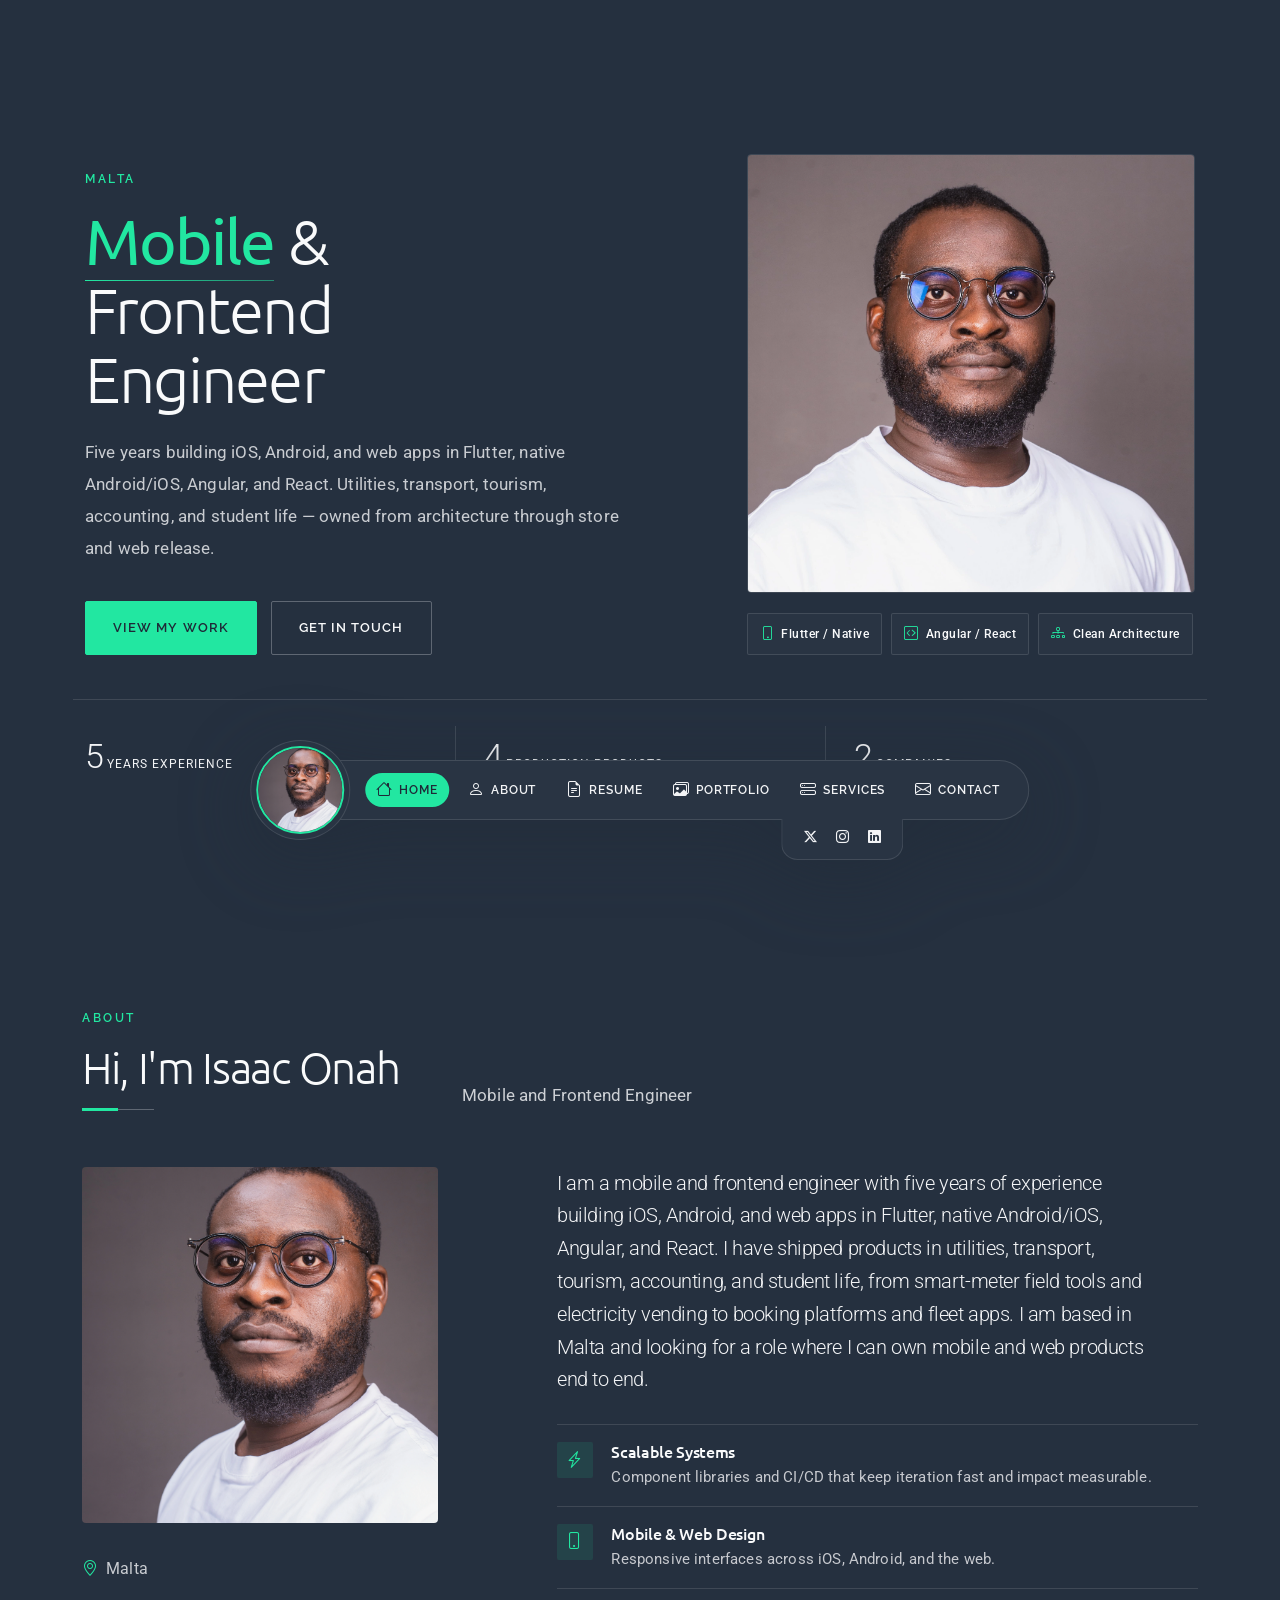
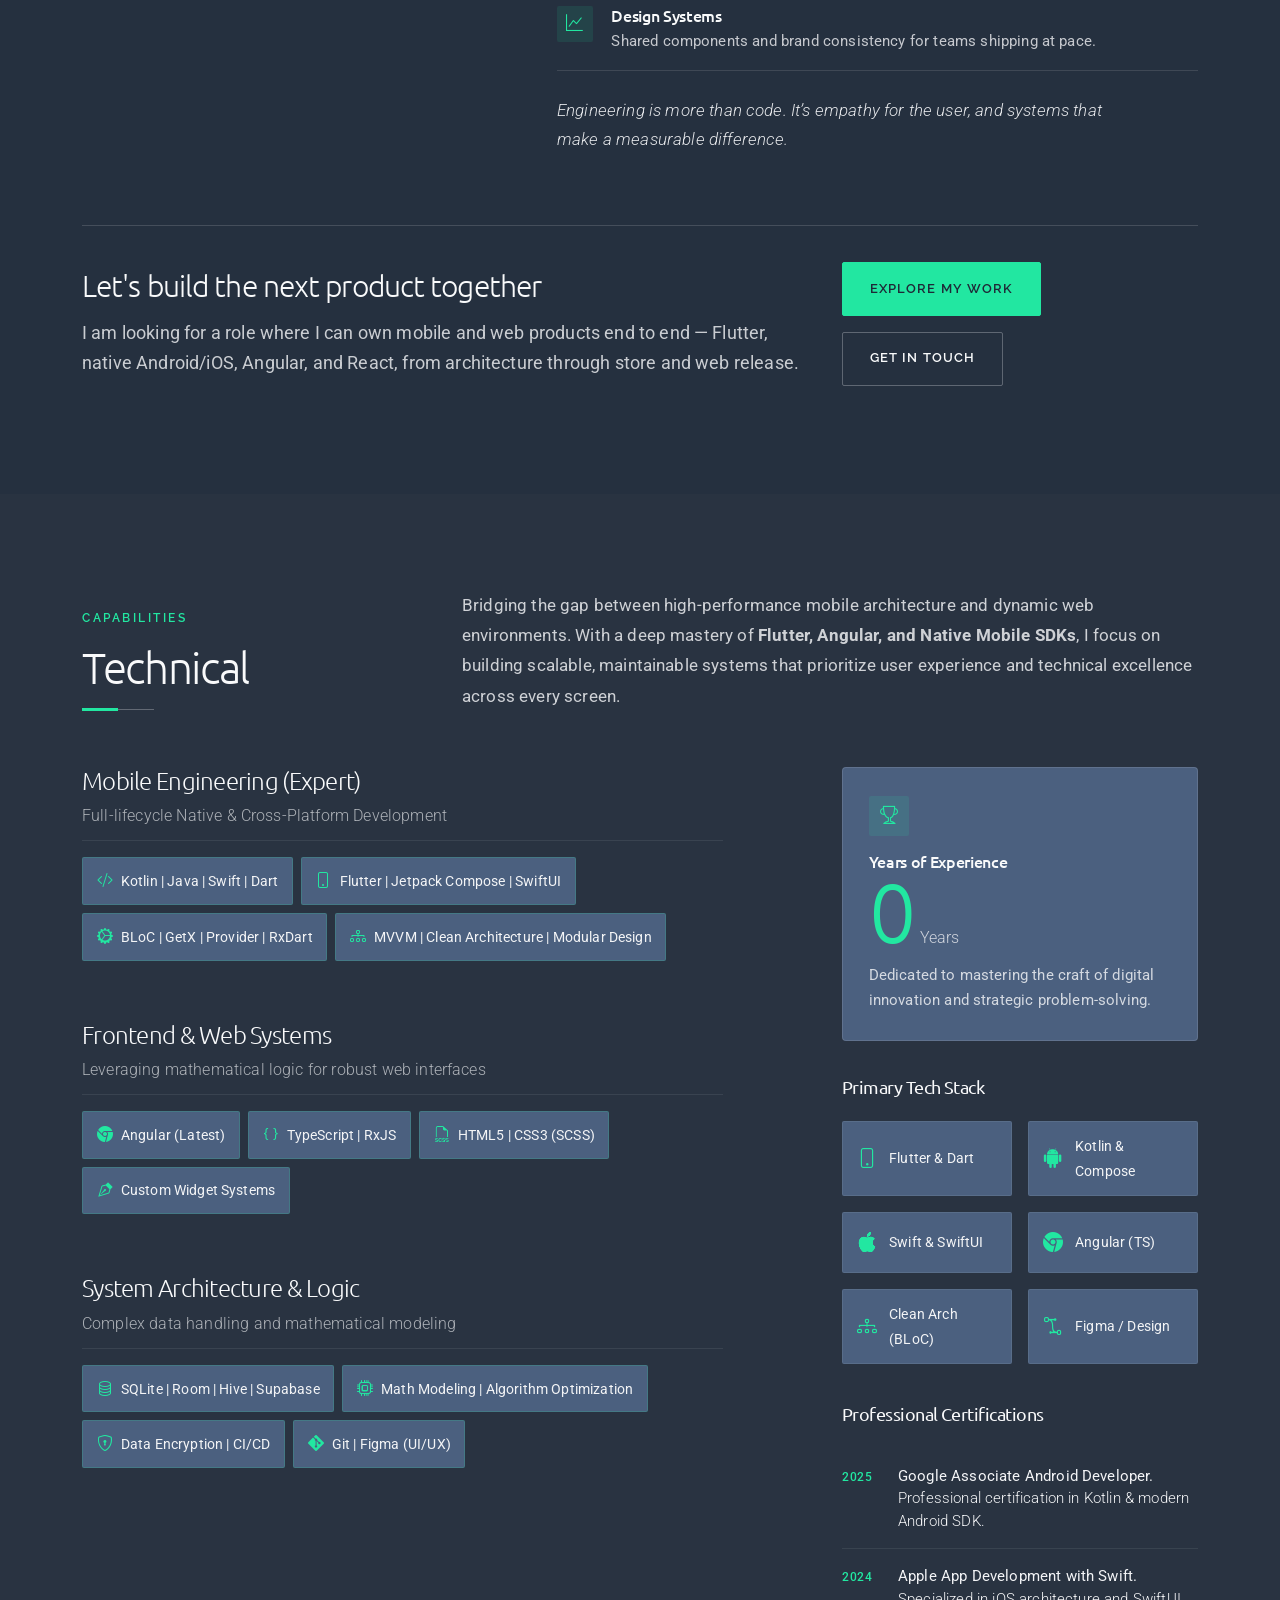
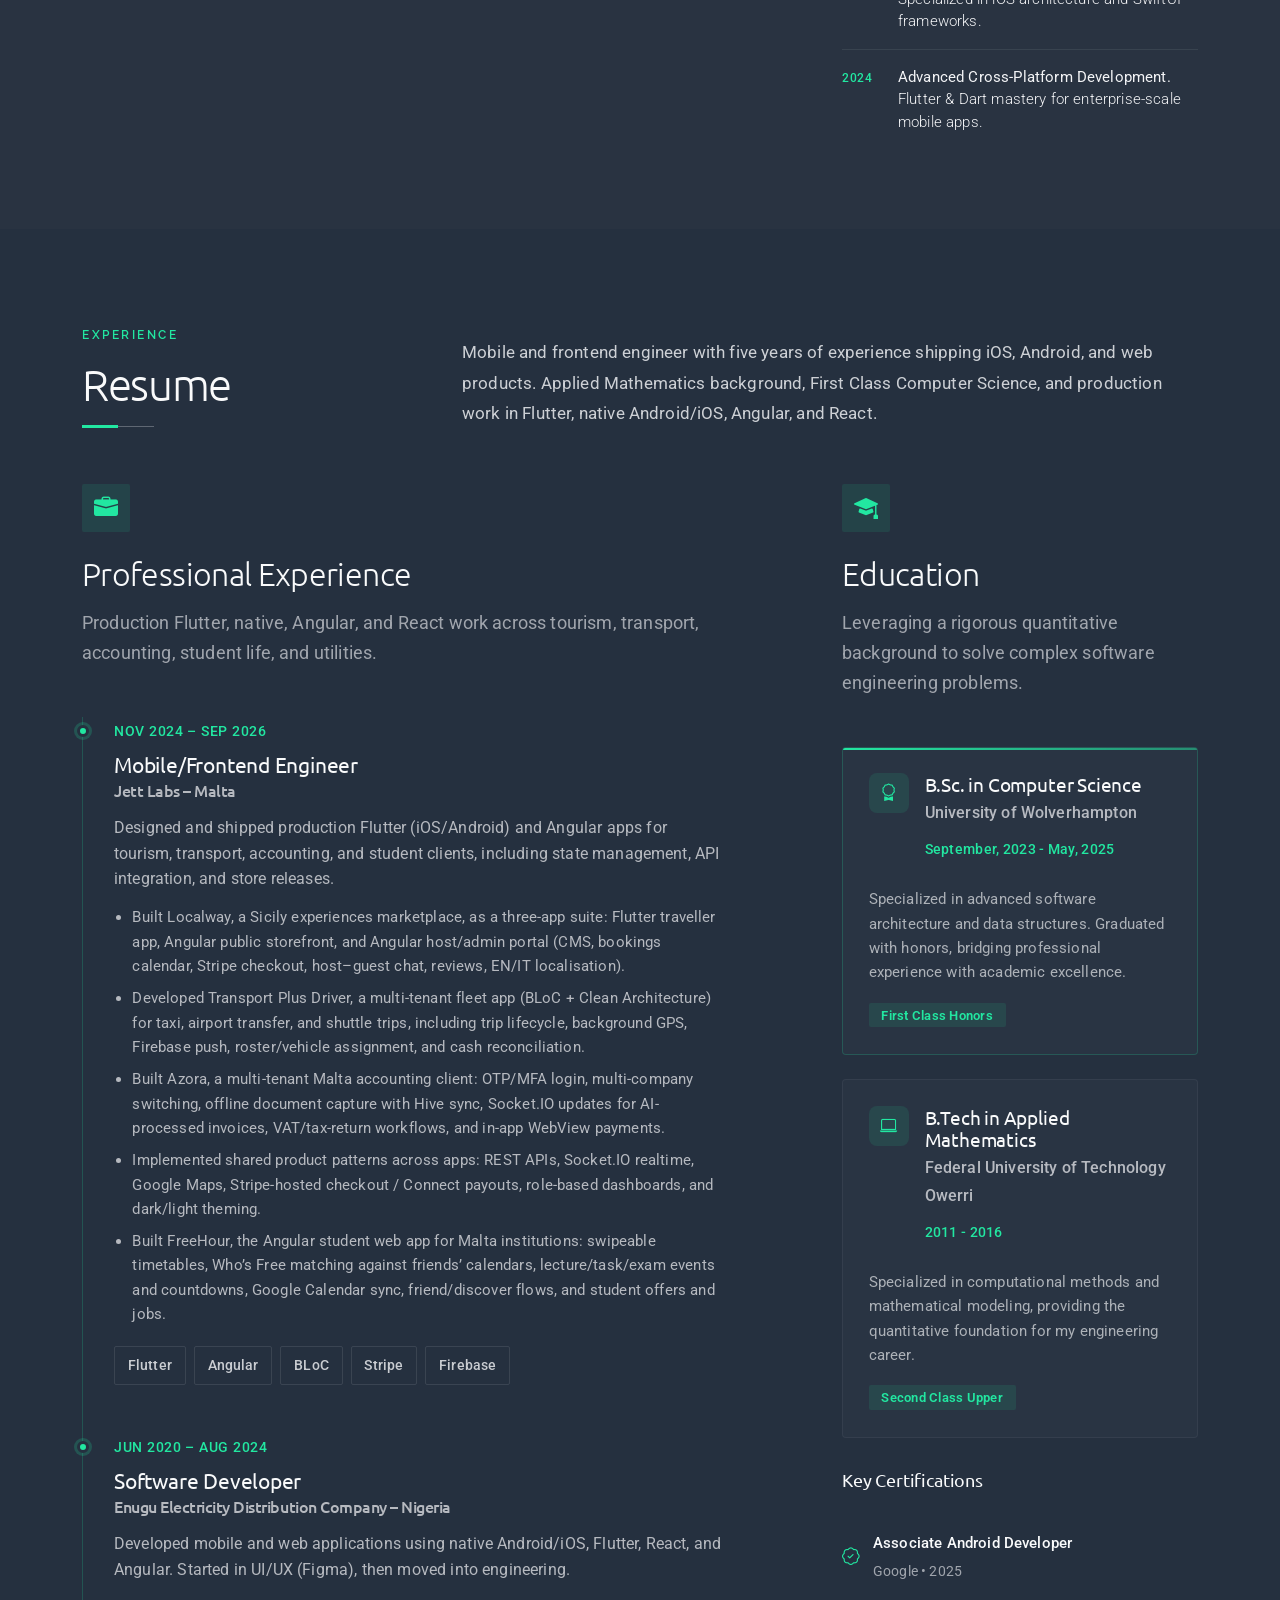
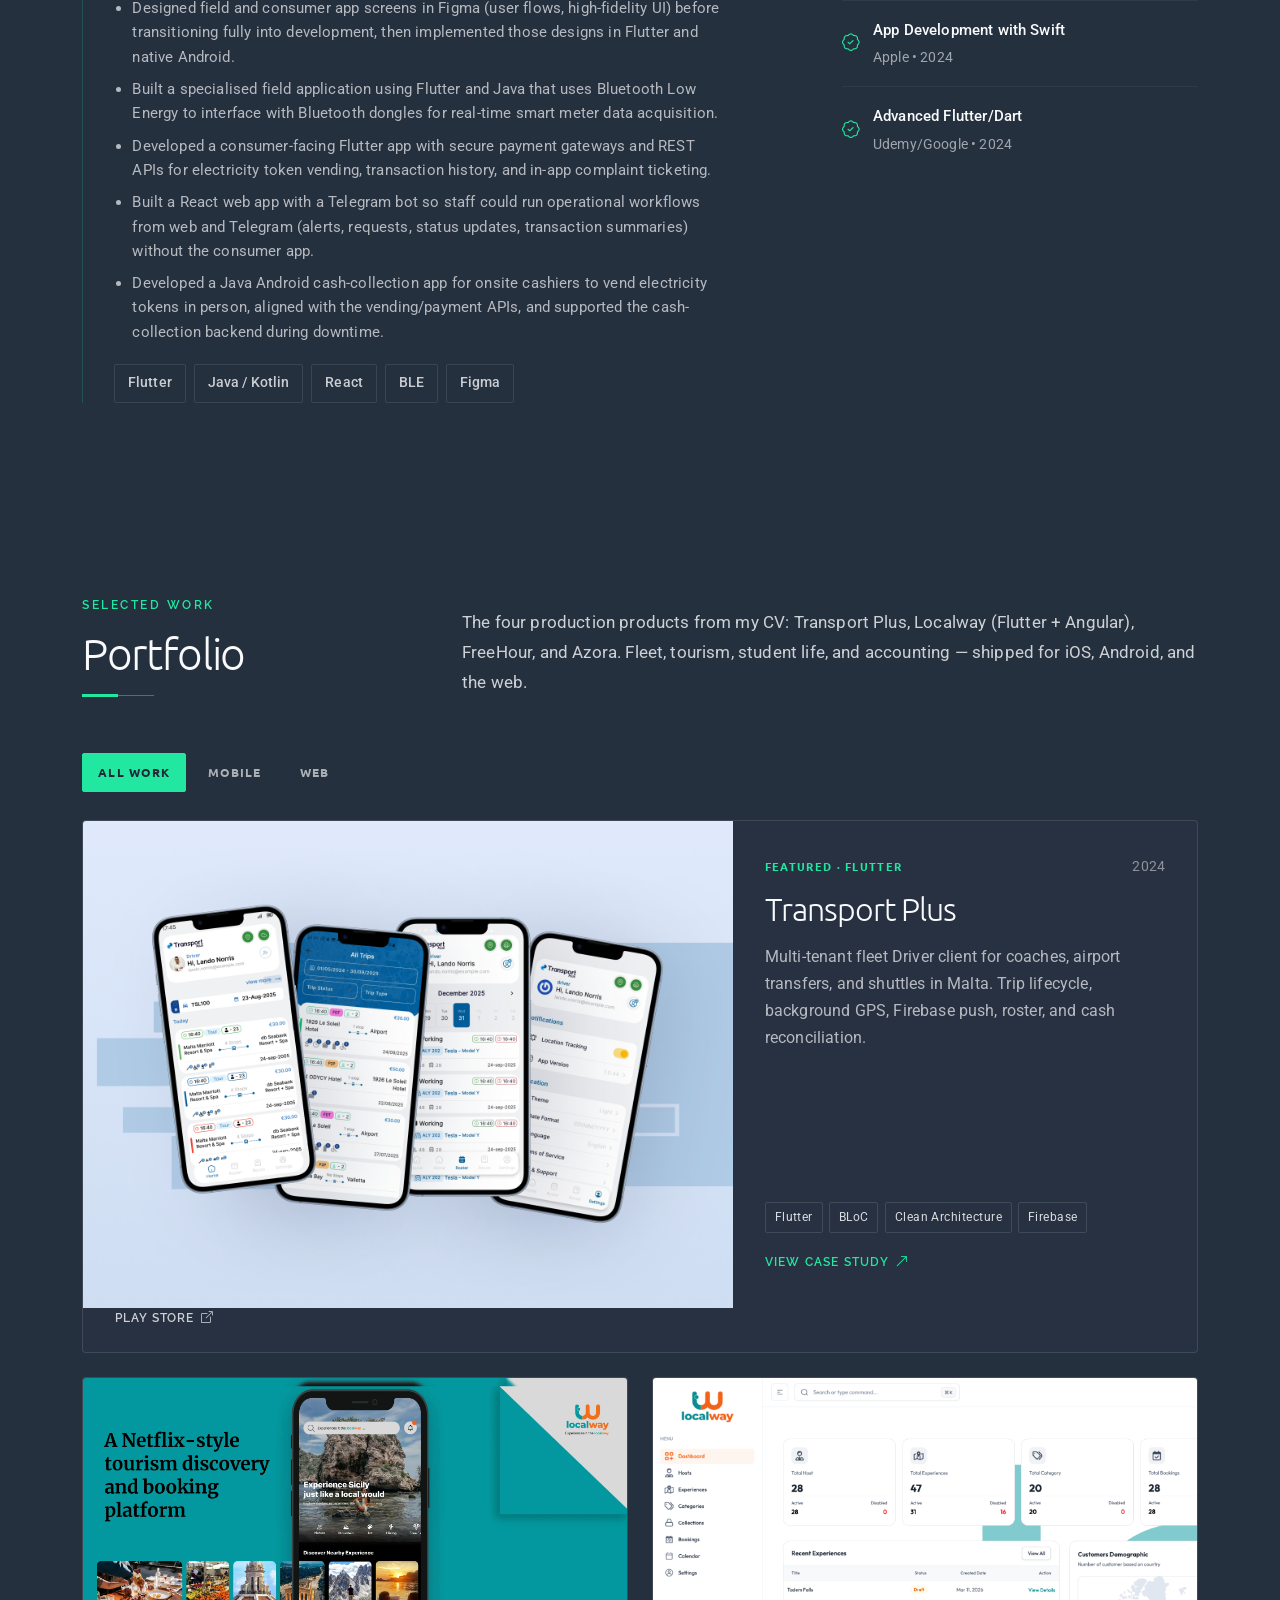
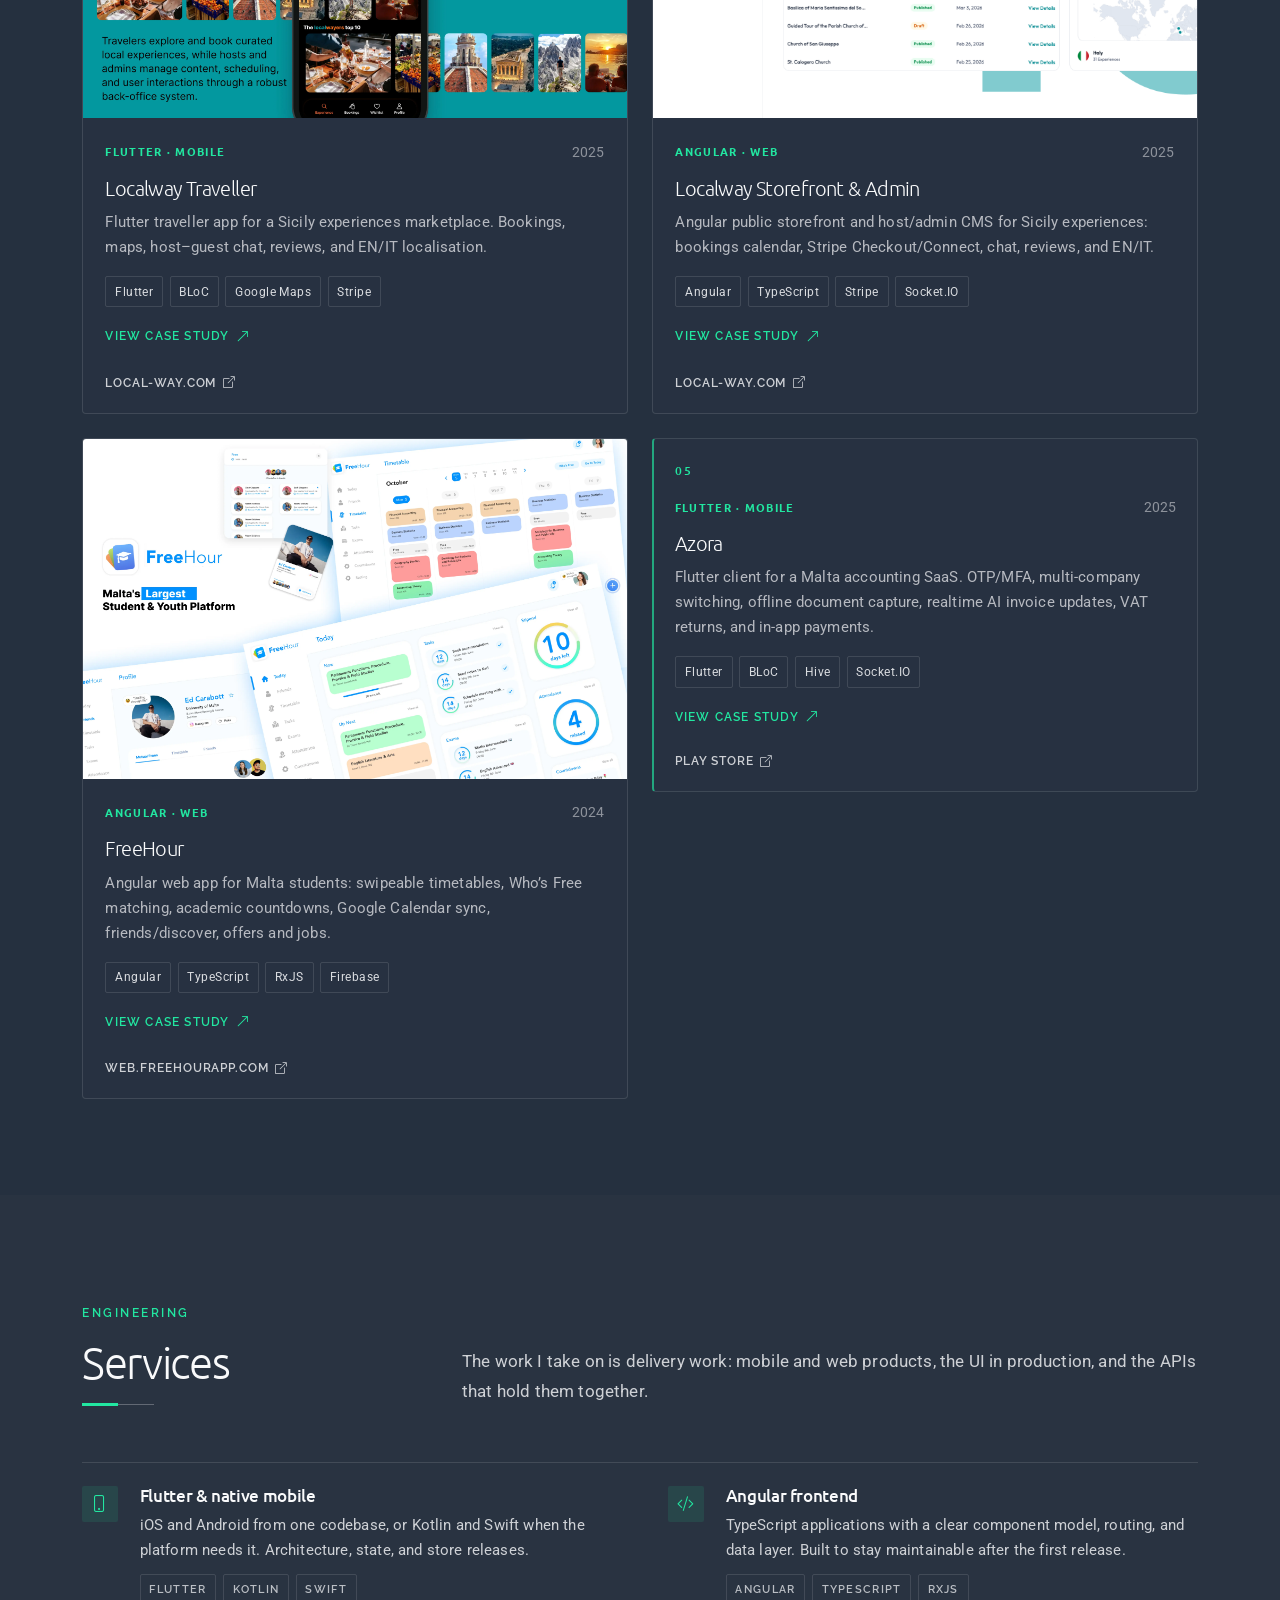
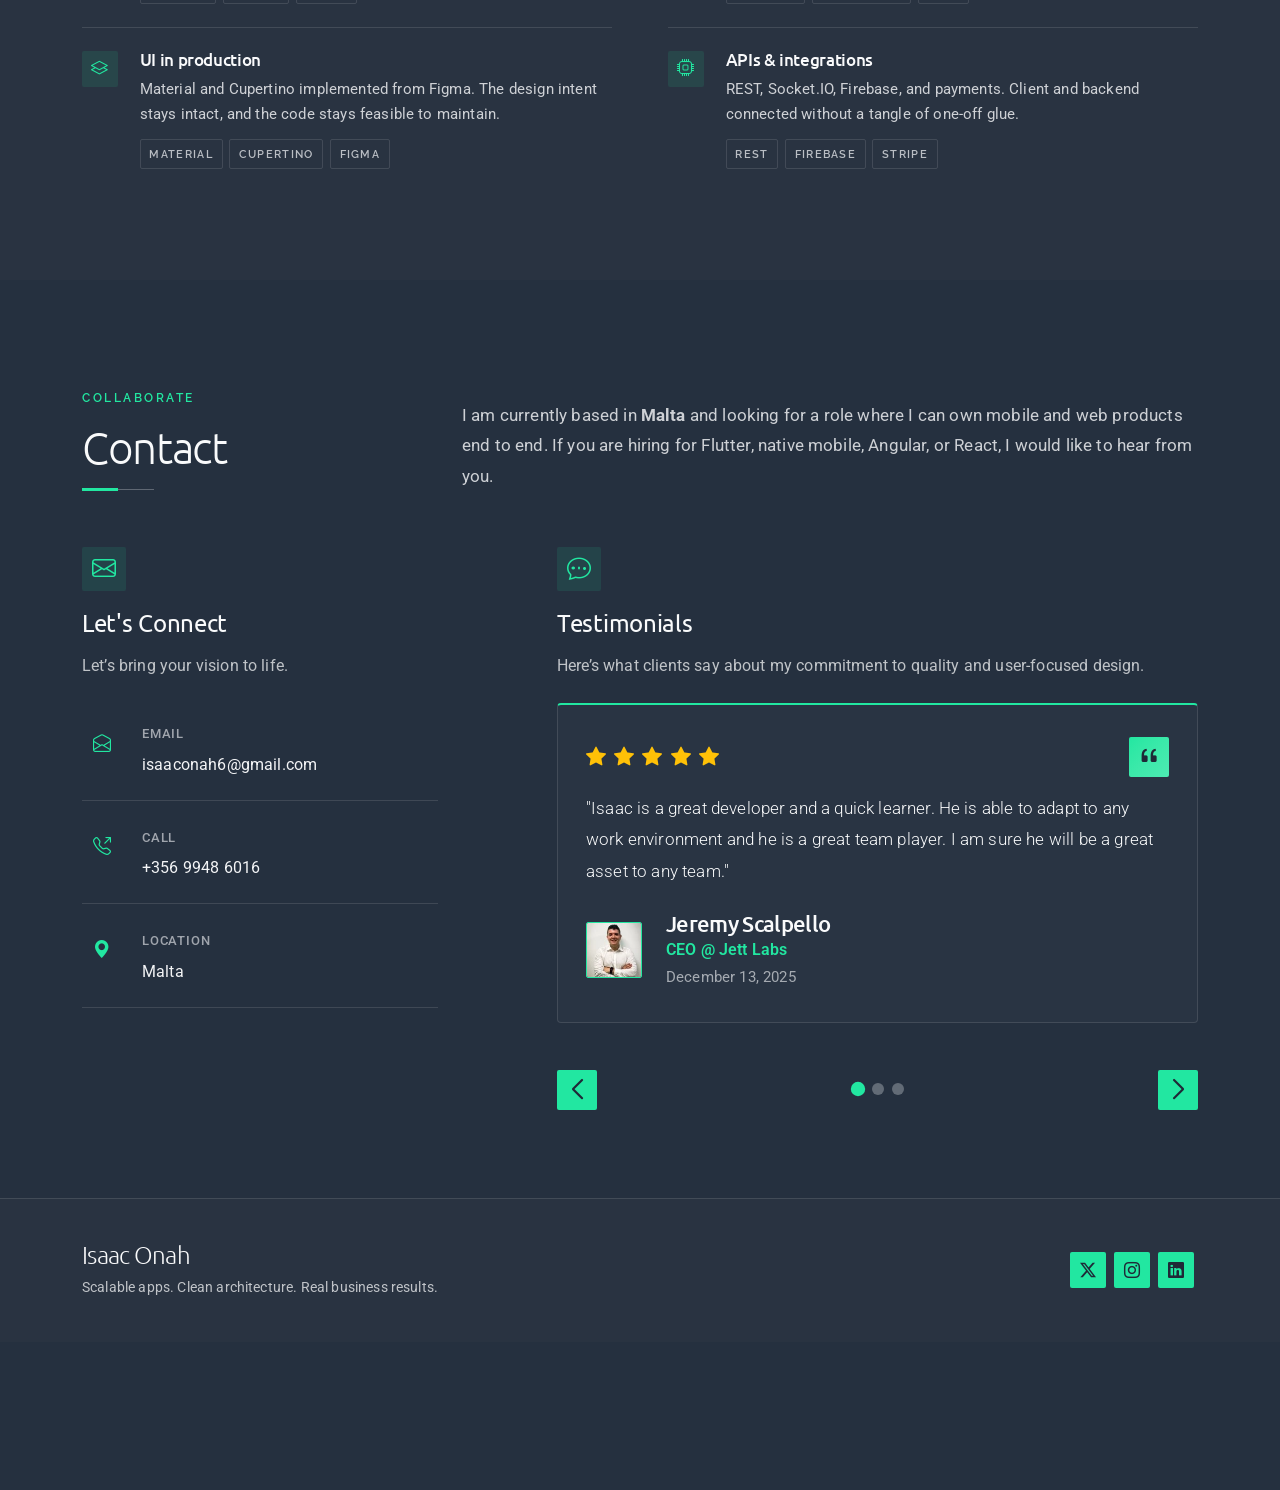
==== commit 3d85bb6d: "updated" ====
--- a/index.html
+++ b/index.html
@@ -5,18 +5,18 @@
   <meta charset="utf-8">
   <meta content="width=device-width, initial-scale=1.0" name="viewport">
   <!-- Meta Tags -->
-  <title>Isaac Onah | Senior Mobile & Frontend Engineer (Flutter & Angular)</title>
-  <meta name="description" content="Senior Mobile App Developer (Flutter) & Frontend Engineer (Angular) with 4+ years of experience. First Class CS Graduate available for freelance projects and technical collaborations in Malta & globally.">
-  <meta name="keywords" content="Hire Flutter Developer, Freelance Frontend Developer Malta, Senior Mobile Engineer for hire, Isaac Onah Portfolio, App Developer Nigeria, Flutter Angular Expert, First Class Computer Science Graduate">
+  <title>Isaac Onah | Mobile &amp; Frontend Engineer (Flutter, Angular, React)</title>
+  <meta name="description" content="Mobile and frontend engineer with five years of experience building iOS, Android, and web apps in Flutter, native Android/iOS, Angular, and React. Based in Malta.">
+  <meta name="keywords" content="Isaac Onah, Mobile Engineer Malta, Frontend Engineer, Flutter Developer, Angular Developer, React, iOS, Android">
   <meta name="author" content="Isaac Onah">
 
-  <link rel="canonical" href="https://www.linkedin.com/in/isaaconah">
+  <link rel="canonical" href="https://isaac-onah.github.io/">
   <meta name="robots" content="index, follow">
 
-  <meta property="og:title" content="Isaac Onah | Senior Flutter & Frontend Developer | Available for Hire">
-  <meta property="og:description" content="Specializing in high-performance iOS/Android apps and responsive web solutions. Let's build something great together.">
-  <meta property="og:image" content="assets/img/og-profile-preview.jpg">
-  <meta property="og:url" content="https://www.linkedin.com/in/isaaconah">
+  <meta property="og:title" content="Isaac Onah | Mobile &amp; Frontend Engineer">
+  <meta property="og:description" content="Five years building iOS, Android, and web apps in Flutter, native Android/iOS, Angular, and React. Based in Malta.">
+  <meta property="og:image" content="assets/img/apple-touch-icon.png">
+  <meta property="og:url" content="https://isaac-onah.github.io/">
   <meta property="og:type" content="website">
 
   <!-- Favicons -->
@@ -82,11 +82,11 @@
             <div class="hero-content">
               <p class="hero-kicker">Malta</p>
               <h1>
-                <span class="accent-text">Senior</span>
-                Mobile &amp; Angular Developer
+                <span class="accent-text">Mobile</span>
+                &amp; Frontend Engineer
               </h1>
               <p class="hero-description">
-                I build scalable, high-performance mobile and web applications using Flutter and Angular. Real business impact, through clean architecture and user-focused engineering.
+                Five years building iOS, Android, and web apps in Flutter, native Android/iOS, Angular, and React. Utilities, transport, tourism, accounting, and student life — owned from architecture through store and web release.
               </p>
               <div class="hero-actions">
                 <a href="#portfolio" class="btn-primary">View My Work</a>
@@ -101,7 +101,7 @@
                 <img src="assets/img/profile/profile-square-13.webp" alt="Isaac Onah" class="img-fluid main-image">
                 <ul class="capability-rail">
                   <li><i class="bi bi-phone"></i> Flutter / Native</li>
-                  <li><i class="bi bi-code-square"></i> Angular / TypeScript</li>
+                  <li><i class="bi bi-code-square"></i> Angular / React</li>
                   <li><i class="bi bi-diagram-3"></i> Clean Architecture</li>
                 </ul>
               </div>
@@ -113,16 +113,16 @@
           <div class="col-12">
             <div class="hero-stats">
               <div class="stat-item">
-                <span class="stat-number">7+</span>
-                <span class="stat-label">Projects Completed</span>
+                <span class="stat-number">5</span>
+                <span class="stat-label">Years Experience</span>
               </div>
               <div class="stat-item">
-                <span class="stat-number">6+</span>
-                <span class="stat-label">Years Experience</span>
+                <span class="stat-number">4</span>
+                <span class="stat-label">Production Products</span>
               </div>
               <div class="stat-item">
-                <span class="stat-number">25+</span>
-                <span class="stat-label">Happy Clients</span>
+                <span class="stat-number">2</span>
+                <span class="stat-label">Companies</span>
               </div>
             </div>
           </div>
@@ -143,7 +143,7 @@
               <h2>Hi, I'm Isaac Onah</h2>
             </div>
             <div class="col-lg-8">
-              <p class="section-intro">Mobile Application Developer &amp; Frontend Specialist</p>
+              <p class="section-intro">Mobile and Frontend Engineer</p>
             </div>
           </div>
         </div>
@@ -172,7 +172,7 @@
               <div class="content-area">
 
                 <div class="story-block">
-                  <p class="lead-text">I architect and ship high-performance iOS, Android, and web applications, leading teams to deliver scalable products with Flutter, Kotlin, Swift, and Angular.</p>
+                  <p class="lead-text">I am a mobile and frontend engineer with five years of experience building iOS, Android, and web apps in Flutter, native Android/iOS, Angular, and React. I have shipped products in utilities, transport, tourism, accounting, and student life, from smart-meter field tools and electricity vending to booking platforms and fleet apps. I am based in Malta and looking for a role where I can own mobile and web products end to end.</p>
                 </div>
 
                 <div class="expertise-grid" data-aos="fade-up" data-aos-delay="180">
@@ -219,8 +219,8 @@
           <div class="row align-items-center gy-4">
             <div class="col-lg-8">
               <div class="collaboration-text">
-                <h3>Let's build scalable solutions together</h3>
-                <p>I work with teams on legacy modernization, new Flutter and Angular products, and performance, from architecture through to shipping.</p>
+                <h3>Let's build the next product together</h3>
+                <p>I am looking for a role where I can own mobile and web products end to end — Flutter, native Android/iOS, Angular, and React, from architecture through store and web release.</p>
               </div>
             </div>
             <div class="col-lg-4">
@@ -337,7 +337,7 @@
                 </div>
                 <h4 class="highlight-title">Years of Experience</h4>
                 <div class="experience-number">
-                  <span data-purecounter-start="0" data-purecounter-end="6" data-purecounter-duration="1" class="purecounter"></span>
+                  <span data-purecounter-start="0" data-purecounter-end="5" data-purecounter-duration="1" class="purecounter"></span>
                   <span class="experience-label">Years</span>
                 </div>
                 <p class="highlight-description">Dedicated to mastering the craft of digital innovation and strategic problem-solving.</p>
@@ -419,7 +419,7 @@
             </div>
             <div class="col-lg-8">
               <p class="section-intro">
-                Results-driven Mobile Application and Frontend Engineer with a foundation in Applied Mathematics and a specialization in Computer Science. Over 4 years of professional experience delivering high-performance, scalable applications across mobile and web platforms. Proven ability to optimize legacy systems and build robust architectures using Flutter, Angular, and native mobile technologies.
+                Mobile and frontend engineer with five years of experience shipping iOS, Android, and web products. Applied Mathematics background, First Class Computer Science, and production work in Flutter, native Android/iOS, Angular, and React.
               </p>
             </div>
           </div>
@@ -435,7 +435,7 @@
                   <i class="bi bi-briefcase-fill"></i>
                 </div>
                 <h2>Professional Experience</h2>
-                <p>Strategic Mobile and Frontend Engineer focused on utility sector infrastructure and modern cross-platform solutions.</p>
+                <p>Production Flutter, native, Angular, and React work across tourism, transport, accounting, student life, and utilities.</p>
               </div>
 
               <div class="experience-timeline">
@@ -443,15 +443,24 @@
                   <div class="timeline-dot"></div>
                   <div class="timeline-content">
                     <div class="position-meta">
-                      <span class="timeline-year">July 2025 - Present</span>
-                    </div>
-                    <h3>Mobile App (Flutter) / Frontend Developer</h3>
-                    <h4>Jett Labs Limited – Malta</h4>
-                    <p>Designing and deploying high-quality mobile applications for iOS and Android using Flutter. Architecting responsive web interfaces with Angular to ensure seamless cross-platform performance.</p>
+                      <span class="timeline-year">Nov 2024 – Sep 2026</span>
+                    </div>
+                    <h3>Mobile/Frontend Engineer</h3>
+                    <h4>Jett Labs – Malta</h4>
+                    <p class="role-lead">Designed and shipped production Flutter (iOS/Android) and Angular apps for tourism, transport, accounting, and student clients, including state management, API integration, and store releases.</p>
+                    <ul class="timeline-bullets">
+                      <li>Built Localway, a Sicily experiences marketplace, as a three-app suite: Flutter traveller app, Angular public storefront, and Angular host/admin portal (CMS, bookings calendar, Stripe checkout, host–guest chat, reviews, EN/IT localisation).</li>
+                      <li>Developed Transport Plus Driver, a multi-tenant fleet app (BLoC + Clean Architecture) for taxi, airport transfer, and shuttle trips, including trip lifecycle, background GPS, Firebase push, roster/vehicle assignment, and cash reconciliation.</li>
+                      <li>Built Azora, a multi-tenant Malta accounting client: OTP/MFA login, multi-company switching, offline document capture with Hive sync, Socket.IO updates for AI-processed invoices, VAT/tax-return workflows, and in-app WebView payments.</li>
+                      <li>Implemented shared product patterns across apps: REST APIs, Socket.IO realtime, Google Maps, Stripe-hosted checkout / Connect payouts, role-based dashboards, and dark/light theming.</li>
+                      <li>Built FreeHour, the Angular student web app for Malta institutions: swipeable timetables, Who’s Free matching against friends’ calendars, lecture/task/exam events and countdowns, Google Calendar sync, friend/discover flows, and student offers and jobs.</li>
+                    </ul>
                     <div class="key-achievements">
                       <span class="achievement-tag">Flutter</span>
                       <span class="achievement-tag">Angular</span>
-                      <span class="achievement-tag">System Optimization</span>
+                      <span class="achievement-tag">BLoC</span>
+                      <span class="achievement-tag">Stripe</span>
+                      <span class="achievement-tag">Firebase</span>
                     </div>
                   </div>
                 </div>
@@ -460,31 +469,24 @@
                   <div class="timeline-dot"></div>
                   <div class="timeline-content">
                     <div class="position-meta">
-                      <span class="timeline-year">2021 - July, 2023</span>
-                    </div>
-                    <h3>Lead Mobile Application Dev</h3>
-                    <h4>Enugu Electricity Distribution Company (EEDC)</h4>
-                    <p>Refactored legacy Android and iOS codebases into MVVM with Clean Architecture. Implemented a Repository Pattern for billing APIs, reducing runtime exceptions by 35% and streamlining data synchronization for utility marketers.</p>
+                      <span class="timeline-year">Jun 2020 – Aug 2024</span>
+                    </div>
+                    <h3>Software Developer</h3>
+                    <h4>Enugu Electricity Distribution Company – Nigeria</h4>
+                    <p class="role-lead">Developed mobile and web applications using native Android/iOS, Flutter, React, and Angular. Started in UI/UX (Figma), then moved into engineering.</p>
+                    <ul class="timeline-bullets">
+                      <li>Designed field and consumer app screens in Figma (user flows, high-fidelity UI) before transitioning fully into development, then implemented those designs in Flutter and native Android.</li>
+                      <li>Built a specialised field application using Flutter and Java that uses Bluetooth Low Energy to interface with Bluetooth dongles for real-time smart meter data acquisition.</li>
+                      <li>Developed a consumer-facing Flutter app with secure payment gateways and REST APIs for electricity token vending, transaction history, and in-app complaint ticketing.</li>
+                      <li>Built a React web app with a Telegram bot so staff could run operational workflows from web and Telegram (alerts, requests, status updates, transaction summaries) without the consumer app.</li>
+                      <li>Developed a Java Android cash-collection app for onsite cashiers to vend electricity tokens in person, aligned with the vending/payment APIs, and supported the cash-collection backend during downtime.</li>
+                    </ul>
                     <div class="key-achievements">
-                      <span class="achievement-tag">Kotlin | Java</span>
-                      <span class="achievement-tag">Dart (Flutter)</span>
-                      <span class="achievement-tag">Clean Architecture</span>
-                    </div>
-                  </div>
-                </div>
-
-                <div class="timeline-item" data-aos="fade-up" data-aos-delay="200">
-                  <div class="timeline-dot"></div>
-                  <div class="timeline-content">
-                    <div class="position-meta">
-                      <span class="timeline-year">June, 2019 - 2021</span>
-                    </div>
-                    <h3>UX/UI Designer / Mobile Dev</h3>
-                    <h4>Enugu Electricity Distribution Company (EEDC)</h4>
-                    <p>Engineered intuitive user interfaces based on core UI/UX principles, ensuring technical feasibility of high-fidelity designs while optimizing app performance for diverse field devices.</p>
-                    <div class="key-achievements">
-                      <span class="achievement-tag">Material Design</span>
-                      <span class="achievement-tag">Prototyping</span>
+                      <span class="achievement-tag">Flutter</span>
+                      <span class="achievement-tag">Java / Kotlin</span>
+                      <span class="achievement-tag">React</span>
+                      <span class="achievement-tag">BLE</span>
+                      <span class="achievement-tag">Figma</span>
                     </div>
                   </div>
                 </div>
@@ -586,7 +588,7 @@
               <h2>Portfolio</h2>
             </div>
             <div class="col-lg-8">
-              <p class="section-intro">A showcase of cross-platform mobile applications and frontend web projects. From increasing revenue in the utility sector to engineering secure fintech solutions, these projects highlight my expertise in Flutter, Angular, and complex system integrations.</p>
+              <p class="section-intro">The four production products from my CV: Transport Plus, Localway (Flutter + Angular), FreeHour, and Azora. Fleet, tourism, student life, and accounting — shipped for iOS, Android, and the web.</p>
             </div>
           </div>
         </div>
@@ -622,18 +624,45 @@
                           <span class="portfolio-year">2024</span>
                         </div>
                         <h3 class="portfolio-title">Transport Plus</h3>
-                        <p class="portfolio-description">A multi-tenant Flutter SAAS for professional drivers and fleet operators: real-time trip allocation, flight tracking, and automated financial reconciliation across iOS and Android.</p>
+                        <p class="portfolio-description">Multi-tenant fleet Driver client for coaches, airport transfers, and shuttles in Malta. Trip lifecycle, background GPS, Firebase push, roster, and cash reconciliation.</p>
                         <div class="portfolio-tags">
                           <span>Flutter</span>
                           <span>BLoC</span>
+                          <span>Clean Architecture</span>
                           <span>Firebase</span>
-                          <span>GPS</span>
                         </div>
                         <span class="portfolio-cta">View case study <i class="bi bi-arrow-up-right"></i></span>
                       </div>
                     </div>
                   </div>
                 </a>
+                <a class="portfolio-live" href="https://play.google.com/store/apps/details?id=io.transportplus.driver" target="_blank" rel="noopener noreferrer">Play Store <i class="bi bi-box-arrow-up-right"></i></a>
+              </article>
+            </div>
+
+            <div class="col-lg-6 portfolio-item isotope-item filter-mobile">
+              <article class="portfolio-card">
+                <a href="portfolio-details.html?id=localway-mobile" class="portfolio-card-link">
+                  <div class="portfolio-visual">
+                    <img src="assets/img/portfolio/localway.webp" class="img-fluid" alt="Localway Flutter traveller app" loading="lazy">
+                  </div>
+                  <div class="portfolio-body">
+                    <div class="portfolio-meta">
+                      <span class="portfolio-category">Flutter · Mobile</span>
+                      <span class="portfolio-year">2025</span>
+                    </div>
+                    <h3 class="portfolio-title">Localway Traveller</h3>
+                    <p class="portfolio-description">Flutter traveller app for a Sicily experiences marketplace. Bookings, maps, host–guest chat, reviews, and EN/IT localisation.</p>
+                    <div class="portfolio-tags">
+                      <span>Flutter</span>
+                      <span>BLoC</span>
+                      <span>Google Maps</span>
+                      <span>Stripe</span>
+                    </div>
+                    <span class="portfolio-cta">View case study <i class="bi bi-arrow-up-right"></i></span>
+                  </div>
+                </a>
+                <a class="portfolio-live" href="https://local-way.com/" target="_blank" rel="noopener noreferrer">local-way.com <i class="bi bi-box-arrow-up-right"></i></a>
               </article>
             </div>
 
@@ -641,113 +670,75 @@
               <article class="portfolio-card">
                 <a href="portfolio-details.html?id=localway-web" class="portfolio-card-link">
                   <div class="portfolio-visual">
-                    <img src="assets/img/portfolio/localway/slider-1.png" class="img-fluid" alt="Localway Angular dashboard" loading="lazy">
+                    <img src="assets/img/portfolio/localway/slider-1.png" class="img-fluid" alt="Localway Angular storefront and admin" loading="lazy">
                   </div>
                   <div class="portfolio-body">
                     <div class="portfolio-meta">
                       <span class="portfolio-category">Angular · Web</span>
                       <span class="portfolio-year">2025</span>
                     </div>
-                    <h3 class="portfolio-title">Localway</h3>
-                    <p class="portfolio-description">A tourism discovery and booking platform with a full admin back-office for hosts, scheduling, and content.</p>
+                    <h3 class="portfolio-title">Localway Storefront &amp; Admin</h3>
+                    <p class="portfolio-description">Angular public storefront and host/admin CMS for Sicily experiences: bookings calendar, Stripe Checkout/Connect, chat, reviews, and EN/IT.</p>
+                    <div class="portfolio-tags">
+                      <span>Angular</span>
+                      <span>TypeScript</span>
+                      <span>Stripe</span>
+                      <span>Socket.IO</span>
+                    </div>
+                    <span class="portfolio-cta">View case study <i class="bi bi-arrow-up-right"></i></span>
+                  </div>
+                </a>
+                <a class="portfolio-live" href="https://local-way.com/" target="_blank" rel="noopener noreferrer">local-way.com <i class="bi bi-box-arrow-up-right"></i></a>
+              </article>
+            </div>
+
+            <div class="col-lg-6 portfolio-item isotope-item filter-web">
+              <article class="portfolio-card">
+                <a href="portfolio-details.html?id=freehour-web" class="portfolio-card-link">
+                  <div class="portfolio-visual">
+                    <img src="assets/img/portfolio/freehour.webp" class="img-fluid" alt="FreeHour student productivity platform" loading="lazy">
+                  </div>
+                  <div class="portfolio-body">
+                    <div class="portfolio-meta">
+                      <span class="portfolio-category">Angular · Web</span>
+                      <span class="portfolio-year">2024</span>
+                    </div>
+                    <h3 class="portfolio-title">FreeHour</h3>
+                    <p class="portfolio-description">Angular web app for Malta students: swipeable timetables, Who’s Free matching, academic countdowns, Google Calendar sync, friends/discover, offers and jobs.</p>
                     <div class="portfolio-tags">
                       <span>Angular</span>
                       <span>TypeScript</span>
                       <span>RxJS</span>
+                      <span>Firebase</span>
                     </div>
                     <span class="portfolio-cta">View case study <i class="bi bi-arrow-up-right"></i></span>
                   </div>
                 </a>
+                <a class="portfolio-live" href="https://web.freehourapp.com" target="_blank" rel="noopener noreferrer">web.freehourapp.com <i class="bi bi-box-arrow-up-right"></i></a>
               </article>
             </div>
 
-            <div class="col-lg-6 portfolio-item isotope-item filter-web">
-              <article class="portfolio-card">
-                <a href="portfolio-details.html?id=freehour-web" class="portfolio-card-link">
-                  <div class="portfolio-visual">
-                    <img src="assets/img/portfolio/freehour.webp" class="img-fluid" alt="Freehour student productivity platform" loading="lazy">
-                  </div>
-                  <div class="portfolio-body">
-                    <div class="portfolio-meta">
-                      <span class="portfolio-category">Angular · Web</span>
-                      <span class="portfolio-year">2024</span>
-                    </div>
-                    <h3 class="portfolio-title">Freehour</h3>
-                    <p class="portfolio-description">Student productivity hub with timetable management, attendance tracking, and real-time “who’s free” social scheduling.</p>
-                    <div class="portfolio-tags">
-                      <span>Angular</span>
-                      <span>Firebase</span>
-                      <span>RxJS</span>
-                    </div>
-                    <span class="portfolio-cta">View case study <i class="bi bi-arrow-up-right"></i></span>
-                  </div>
-                </a>
-              </article>
-            </div>
-
-            <div class="col-lg-4 portfolio-item isotope-item filter-mobile">
+            <div class="col-lg-6 portfolio-item isotope-item filter-mobile">
               <article class="portfolio-card compact">
-                <a href="portfolio-details.html?id=smart-inventory-pos" class="portfolio-card-link">
-                  <span class="portfolio-index">04</span>
-                  <div class="portfolio-body">
-                    <div class="portfolio-meta">
-                      <span class="portfolio-category">Flutter</span>
-                      <span class="portfolio-year">2024</span>
-                    </div>
-                    <h3 class="portfolio-title">SmartStock Inventory &amp; POS</h3>
-                    <p class="portfolio-description">Offline-first retail POS with barcode scanning, receipts, and live stock alerts.</p>
-                    <div class="portfolio-tags">
-                      <span>Flutter</span>
-                      <span>SQLite</span>
-                      <span>Firebase</span>
-                    </div>
-                    <span class="portfolio-cta">View case study <i class="bi bi-arrow-up-right"></i></span>
-                  </div>
-                </a>
-              </article>
-            </div>
-
-            <div class="col-lg-4 portfolio-item isotope-item filter-mobile">
-              <article class="portfolio-card compact">
-                <a href="portfolio-details.html" class="portfolio-card-link">
+                <a href="portfolio-details.html?id=azora" class="portfolio-card-link">
                   <span class="portfolio-index">05</span>
                   <div class="portfolio-body">
                     <div class="portfolio-meta">
-                      <span class="portfolio-category">Flutter</span>
+                      <span class="portfolio-category">Flutter · Mobile</span>
                       <span class="portfolio-year">2025</span>
                     </div>
-                    <h3 class="portfolio-title">Azora AI Accounting</h3>
-                    <p class="portfolio-description">Receipt capture and AI extraction into a structured mobile filing system.</p>
+                    <h3 class="portfolio-title">Azora</h3>
+                    <p class="portfolio-description">Flutter client for a Malta accounting SaaS. OTP/MFA, multi-company switching, offline document capture, realtime AI invoice updates, VAT returns, and in-app payments.</p>
                     <div class="portfolio-tags">
                       <span>Flutter</span>
-                      <span>AI</span>
-                      <span>OCR</span>
-                    </div>
-                    <span class="portfolio-cta">View project <i class="bi bi-arrow-up-right"></i></span>
+                      <span>BLoC</span>
+                      <span>Hive</span>
+                      <span>Socket.IO</span>
+                    </div>
+                    <span class="portfolio-cta">View case study <i class="bi bi-arrow-up-right"></i></span>
                   </div>
                 </a>
-              </article>
-            </div>
-
-            <div class="col-lg-4 portfolio-item isotope-item filter-mobile">
-              <article class="portfolio-card compact">
-                <a href="portfolio-details.html" class="portfolio-card-link">
-                  <span class="portfolio-index">06</span>
-                  <div class="portfolio-body">
-                    <div class="portfolio-meta">
-                      <span class="portfolio-category">Flutter</span>
-                      <span class="portfolio-year">2023</span>
-                    </div>
-                    <h3 class="portfolio-title">Social Architecture</h3>
-                    <p class="portfolio-description">Instagram-style feeds, media storage, and relational user graphs on Supabase.</p>
-                    <div class="portfolio-tags">
-                      <span>Flutter</span>
-                      <span>Supabase</span>
-                      <span>Realtime</span>
-                    </div>
-                    <span class="portfolio-cta">View project <i class="bi bi-arrow-up-right"></i></span>
-                  </div>
-                </a>
+                <a class="portfolio-live" href="https://play.google.com/store/apps/details?id=mt.azora.app" target="_blank" rel="noopener noreferrer">Play Store <i class="bi bi-box-arrow-up-right"></i></a>
               </article>
             </div>
 
@@ -831,7 +822,7 @@
             </div>
             <div class="service-copy">
               <h3>APIs &amp; integrations</h3>
-              <p>REST, GraphQL, Firebase, and payments. Client and backend connected without a tangle of one-off glue.</p>
+              <p>REST, Socket.IO, Firebase, and payments. Client and backend connected without a tangle of one-off glue.</p>
               <ul class="service-stack">
                 <li>REST</li>
                 <li>Firebase</li>
@@ -857,9 +848,7 @@
               <h2>Contact</h2>
             </div>
             <div class="col-lg-8">
-              <p class="section-intro">I am currently based in <strong>Malta</strong> and available for freelance projects,
-                technical consultations, or full-time collaborations. Whether you're looking to build a high-performance
-                Flutter app or need a scalable Angular frontend, let's connect and discuss how I can help your team achieve its goals.</p>
+              <p class="section-intro">I am currently based in <strong>Malta</strong> and looking for a role where I can own mobile and web products end to end. If you are hiring for Flutter, native mobile, Angular, or React, I would like to hear from you.</p>
             </div>
           </div>
         </div>
@@ -897,7 +886,7 @@
                 </div>
                 <div class="detail-content">
                   <span class="detail-label">Call</span>
-                  <span class="detail-value">+356 9948-6016</span>
+                  <span class="detail-value">+356 9948 6016</span>
                 </div>
               </div>
 
--- a/assets/css/main.css
+++ b/assets/css/main.css
@@ -0,0 +1,4949 @@
+/*--------------------------------------------------------------
+# Font & Color Variables
+--------------------------------------------------------------*/
+/* Fonts */
+:root {
+  --default-font: "Roboto",  system-ui, -apple-system, "Segoe UI", Roboto, "Helvetica Neue", Arial, "Noto Sans", "Liberation Sans", sans-serif, "Apple Color Emoji", "Segoe UI Emoji", "Segoe UI Symbol", "Noto Color Emoji";
+  --heading-font: "Ubuntu",  sans-serif;
+  --nav-font: "Raleway",  sans-serif;
+}
+
+/* Global Colors - The following color variables are used throughout the website. Updating them here will change the color scheme of the entire website */
+:root { 
+  --background-color: #25303f; /* Background color for the entire website, including individual sections */
+  --default-color: #f3f4f6; /* Default color used for the majority of the text content across the entire website */
+  --heading-color: #f9fafb; /* Color for headings, subheadings and title throughout the website */
+  --accent-color: #22e7a1; /* Accent color that represents your brand on the website. It's used for buttons, links, and other elements that need to stand out */
+  --surface-color: #293443; /* The surface color is used as a background of boxed elements within sections, such as cards, icon boxes, or other elements that require a visual separation from the global background. */
+  --contrast-color: #1f2937; /* Contrast color for text, ensuring readability against backgrounds of accent, heading, or default colors. */
+}
+
+/* Nav Menu Colors - The following color variables are used specifically for the navigation menu. They are separate from the global colors to allow for more customization options */
+:root {
+  --nav-color: #f3f4f6;  /* The default color of the main navmenu links */
+  --nav-hover-color: #22e7a1; /* Applied to main navmenu links when they are hovered over or active */
+  --nav-mobile-background-color: #38485f; /* Used as the background color for mobile navigation menu */
+  --nav-dropdown-background-color: #38485f; /* Used as the background color for dropdown items that appear when hovering over primary navigation items */
+  --nav-dropdown-color: #f3f4f6; /* Used for navigation links of the dropdown items in the navigation menu. */
+  --nav-dropdown-hover-color: #22e7a1; /* Similar to --nav-hover-color, this color is applied to dropdown navigation links when they are hovered over. */
+}
+
+/* Color Presets - These classes override global colors when applied to any section or element, providing reuse of the sam color scheme. */
+
+.light-background {
+  --background-color: #293341;
+  --surface-color: #4b607f;
+}
+
+.dark-background {
+  --background-color: #1c2737;
+  --default-color: #ffffff;
+  --heading-color: #ffffff;
+  --surface-color: #151f2b;
+  --contrast-color: #ffffff;
+}
+
+/* Smooth scroll */
+:root {
+  scroll-behavior: smooth;
+}
+
+/*--------------------------------------------------------------
+# General Styling & Shared Classes
+--------------------------------------------------------------*/
+body {
+  color: var(--default-color);
+  background-color: var(--background-color);
+  font-family: var(--default-font);
+}
+
+a {
+  color: var(--accent-color);
+  text-decoration: none;
+  transition: 0.3s;
+}
+
+a:hover {
+  color: color-mix(in srgb, var(--accent-color), transparent 25%);
+  text-decoration: none;
+}
+
+h1,
+h2,
+h3,
+h4,
+h5,
+h6 {
+  color: var(--heading-color);
+  font-family: var(--heading-font);
+}
+
+/* PHP Email Form Messages
+------------------------------*/
+.php-email-form .error-message {
+  display: none;
+  background: #df1529;
+  color: #ffffff;
+  text-align: left;
+  padding: 15px;
+  margin-bottom: 24px;
+  font-weight: 600;
+}
+
+.php-email-form .sent-message {
+  display: none;
+  color: #ffffff;
+  background: #059652;
+  text-align: center;
+  padding: 15px;
+  margin-bottom: 24px;
+  font-weight: 600;
+}
+
+.php-email-form .loading {
+  display: none;
+  background: var(--surface-color);
+  text-align: center;
+  padding: 15px;
+  margin-bottom: 24px;
+}
+
+.php-email-form .loading:before {
+  content: "";
+  display: inline-block;
+  border-radius: 50%;
+  width: 24px;
+  height: 24px;
+  margin: 0 10px -6px 0;
+  border: 3px solid var(--accent-color);
+  border-top-color: var(--surface-color);
+  animation: php-email-form-loading 1s linear infinite;
+}
+
+@keyframes php-email-form-loading {
+  0% {
+    transform: rotate(0deg);
+  }
+
+  100% {
+    transform: rotate(360deg);
+  }
+}
+
+/*--------------------------------------------------------------
+# Global Header
+--------------------------------------------------------------*/
+/*--------------------------------------------------------------
+# Global Header — fused bottom dock
+--------------------------------------------------------------*/
+:root {
+  --dock-pill-h: 60px;
+  --dock-emblem: 100px;
+  --dock-overlap: 46px;
+}
+
+.header {
+  --dock-fill: var(--surface-color);
+  --dock-stroke: color-mix(in srgb, var(--default-color), transparent 88%);
+  color: var(--default-color);
+  background: transparent;
+  position: fixed;
+  left: 50%;
+  bottom: 22px;
+  top: auto;
+  right: auto;
+  width: max-content;
+  max-width: calc(100vw - 20px);
+  height: auto;
+  padding: 0;
+  margin: 0;
+  transform: translateX(-50%);
+  overflow: visible;
+  z-index: 997;
+}
+
+.header .nav-dock {
+  display: flex;
+  align-items: center;
+  position: relative;
+  overflow: visible;
+  padding-bottom: 38px;
+  filter: drop-shadow(0 18px 36px color-mix(in srgb, var(--contrast-color), transparent 52%));
+}
+
+.header .nav-emblem {
+  position: relative;
+  z-index: 3;
+  flex-shrink: 0;
+  width: var(--dock-emblem);
+  height: var(--dock-emblem);
+  margin-right: calc(var(--dock-overlap) * -1);
+  padding: 5px;
+  border-radius: 50%;
+  background: var(--dock-fill);
+  border: 1px solid var(--dock-stroke);
+  display: block;
+}
+
+.header .nav-emblem img {
+  width: 100%;
+  height: 100%;
+  object-fit: cover;
+  border-radius: 50%;
+  display: block;
+  border: 2px solid var(--accent-color);
+  margin: 0;
+  max-width: none;
+}
+
+.header .nav-shell {
+  position: relative;
+  z-index: 1;
+}
+
+.header .navmenu {
+  height: var(--dock-pill-h);
+  padding: 0 18px 0 calc(var(--dock-overlap) + 14px);
+  background: var(--dock-fill);
+  border: 1px solid var(--dock-stroke);
+  border-radius: 999px;
+  display: flex;
+  align-items: center;
+}
+
+.navmenu li.nav-has-socials {
+  position: relative;
+}
+
+.header .nav-socials {
+  position: absolute;
+  top: calc(50% + (var(--dock-pill-h) / 2) - 1px);
+  left: 50%;
+  right: auto;
+  transform: translateX(-50%);
+  display: flex;
+  align-items: center;
+  justify-content: center;
+  gap: 4px;
+  padding: 5px 14px 7px;
+  background: var(--dock-fill);
+  border: 1px solid var(--dock-stroke);
+  border-top: 0;
+  border-radius: 0 0 16px 16px;
+  z-index: 2;
+}
+
+.header .nav-socials a {
+  width: 28px;
+  height: 28px;
+  padding: 0;
+  font-size: 13px;
+  letter-spacing: 0;
+  text-transform: none;
+  display: inline-flex;
+  align-items: center;
+  justify-content: center;
+  color: var(--default-color);
+  border-radius: 50%;
+  background: transparent;
+  margin: 0;
+  transition: color 0.25s var(--ease, ease), background 0.25s var(--ease, ease);
+}
+
+.header .nav-socials a:hover {
+  color: var(--contrast-color);
+  background: var(--accent-color);
+}
+
+.header~main,
+.header~#footer {
+  margin-left: 0;
+}
+
+body {
+  padding-bottom: 148px;
+}
+
+/*--------------------------------------------------------------
+# Navigation Menu
+--------------------------------------------------------------*/
+.mobile-nav-toggle,
+.header .header-toggle {
+  display: none;
+}
+
+.navmenu {
+  padding: 0;
+  z-index: 9997;
+}
+
+.navmenu ul {
+  list-style: none;
+  display: flex;
+  align-items: center;
+  gap: 8px;
+  padding: 0;
+  margin: 0;
+  width: auto;
+}
+
+.navmenu a,
+.navmenu a:focus {
+  color: var(--nav-color);
+  padding: 7px 11px;
+  font-family: var(--nav-font);
+  font-size: 0.72rem;
+  font-weight: 600;
+  letter-spacing: 0.08em;
+  text-transform: uppercase;
+  display: flex;
+  align-items: center;
+  white-space: nowrap;
+  width: auto;
+  border-radius: 999px;
+  transition: color 0.25s ease, background 0.25s ease;
+}
+
+.navmenu a .navicon,
+.navmenu a:focus .navicon {
+  font-size: 1rem;
+  margin-right: 6px;
+  line-height: 1;
+}
+
+.navmenu a:hover,
+.navmenu .active,
+.navmenu .active:focus {
+  color: var(--contrast-color);
+  background: var(--accent-color);
+}
+
+.navmenu a:hover .navicon,
+.navmenu .active .navicon,
+.navmenu .active:focus .navicon {
+  color: var(--contrast-color);
+}
+
+@media (max-width: 991.98px) {
+  :root {
+    --dock-pill-h: 52px;
+    --dock-emblem: 78px;
+    --dock-overlap: 36px;
+  }
+
+  .header {
+    bottom: 16px;
+  }
+
+  .navmenu a .nav-label {
+    position: absolute;
+    width: 1px;
+    height: 1px;
+    padding: 0;
+    margin: -1px;
+    overflow: hidden;
+    clip: rect(0, 0, 0, 0);
+    white-space: nowrap;
+    border: 0;
+  }
+
+  .navmenu a,
+  .navmenu a:focus {
+    padding: 8px 10px;
+  }
+
+  .navmenu ul {
+    gap: 6px;
+  }
+
+  .navmenu a .navicon,
+  .navmenu a:focus .navicon {
+    margin-right: 0;
+    font-size: 1.15rem;
+  }
+}
+
+@media (max-width: 479.98px) {
+  :root {
+    --dock-emblem: 68px;
+    --dock-overlap: 30px;
+  }
+
+  .navmenu a,
+  .navmenu a:focus {
+    padding: 8px 7px;
+  }
+}
+
+/*--------------------------------------------------------------
+# Global Footer
+--------------------------------------------------------------*/
+.footer {
+  color: var(--default-color);
+  background-color: var(--background-color);
+  font-size: 14px;
+  text-align: center;
+  padding: 30px 0;
+  position: relative;
+}
+
+.footer h3 {
+  font-size: 36px;
+  font-weight: 300;
+  position: relative;
+  padding: 0;
+  margin: 0 0 15px 0;
+}
+
+.footer p {
+  font-size: 15;
+  font-style: italic;
+  padding: 0;
+  margin: 0 0 30px 0;
+}
+
+.footer .social-links {
+  margin: 0 0 30px 0;
+}
+
+.footer .social-links a {
+  font-size: 16px;
+  display: flex;
+  align-items: center;
+  justify-content: center;
+  background: var(--accent-color);
+  color: var(--contrast-color);
+  line-height: 1;
+  margin: 0 4px;
+  border-radius: 50%;
+  text-align: center;
+  width: 36px;
+  height: 36px;
+  transition: 0.3s;
+}
+
+.footer .social-links a:hover {
+  background: color-mix(in srgb, var(--accent-color), transparent 20%);
+  text-decoration: none;
+}
+
+.footer .copyright {
+  padding-top: 25px;
+  border-top: 1px solid color-mix(in srgb, var(--default-color), transparent 90%);
+}
+
+.footer .credits {
+  font-size: 13px;
+  padding-top: 5px;
+}
+
+/*--------------------------------------------------------------
+# Preloader
+--------------------------------------------------------------*/
+#preloader {
+  position: fixed;
+  inset: 0;
+  z-index: 999999;
+  overflow: hidden;
+  background: var(--background-color);
+  transition: all 0.6s ease-out;
+}
+
+#preloader:before {
+  content: "";
+  position: fixed;
+  top: calc(50% - 30px);
+  left: calc(50% - 30px);
+  border: 6px solid #ffffff;
+  border-color: var(--accent-color) transparent var(--accent-color) transparent;
+  border-radius: 50%;
+  width: 60px;
+  height: 60px;
+  animation: animate-preloader 1.5s linear infinite;
+}
+
+@keyframes animate-preloader {
+  0% {
+    transform: rotate(0deg);
+  }
+
+  100% {
+    transform: rotate(360deg);
+  }
+}
+
+/*--------------------------------------------------------------
+# Scroll Top Button
+--------------------------------------------------------------*/
+.scroll-top {
+  position: fixed;
+  visibility: hidden;
+  opacity: 0;
+  right: 15px;
+  bottom: -15px;
+  z-index: 99999;
+  background-color: var(--accent-color);
+  width: 44px;
+  height: 44px;
+  border-radius: 50px;
+  transition: all 0.4s;
+}
+
+.scroll-top i {
+  font-size: 24px;
+  color: var(--contrast-color);
+  line-height: 0;
+}
+
+.scroll-top:hover {
+  background-color: color-mix(in srgb, var(--accent-color), transparent 20%);
+  color: var(--contrast-color);
+}
+
+.scroll-top.active {
+  visibility: visible;
+  opacity: 1;
+  bottom: 132px;
+}
+
+/*--------------------------------------------------------------
+# Disable aos animation delay on mobile devices
+--------------------------------------------------------------*/
+@media screen and (max-width: 768px) {
+  [data-aos-delay] {
+    transition-delay: 0 !important;
+  }
+}
+
+/*--------------------------------------------------------------
+# Global Page Titles & Breadcrumbs
+--------------------------------------------------------------*/
+.page-title {
+  color: var(--default-color);
+  background-color: var(--background-color);
+  padding: 120px 0;
+  text-align: center;
+  position: relative;
+}
+
+.page-title h1 {
+  font-size: 42px;
+  font-weight: 300;
+  margin-bottom: 10px;
+}
+
+.page-title .breadcrumbs ol {
+  display: flex;
+  flex-wrap: wrap;
+  list-style: none;
+  justify-content: center;
+  padding: 0;
+  margin: 0;
+  font-size: 16px;
+  font-weight: 300;
+}
+
+.page-title .breadcrumbs ol li+li {
+  padding-left: 10px;
+}
+
+.page-title .breadcrumbs ol li+li::before {
+  content: "/";
+  display: inline-block;
+  padding-right: 10px;
+  color: color-mix(in srgb, var(--default-color), transparent 70%);
+}
+
+/*--------------------------------------------------------------
+# Global Sections
+--------------------------------------------------------------*/
+section,
+.section {
+  color: var(--default-color);
+  background-color: var(--background-color);
+  padding: 60px 0;
+  overflow: clip;
+}
+
+/*--------------------------------------------------------------
+# Global Section Titles
+--------------------------------------------------------------*/
+.section-title {
+  text-align: center;
+  padding-bottom: 60px;
+  position: relative;
+}
+
+.section-title h2 {
+  font-size: 32px;
+  font-weight: 300;
+  margin-bottom: 20px;
+  padding-bottom: 20px;
+  position: relative;
+}
+
+.section-title h2:before {
+  content: "";
+  position: absolute;
+  display: block;
+  width: 160px;
+  height: 1px;
+  background: color-mix(in srgb, var(--default-color), transparent 60%);
+  left: 0;
+  right: 0;
+  bottom: 1px;
+  margin: auto;
+}
+
+.section-title h2::after {
+  content: "";
+  position: absolute;
+  display: block;
+  width: 60px;
+  height: 3px;
+  background: var(--accent-color);
+  left: 0;
+  right: 0;
+  bottom: 0;
+  margin: auto;
+}
+
+.section-title p {
+  margin-bottom: 0;
+}
+
+/*--------------------------------------------------------------
+# Hero Section
+--------------------------------------------------------------*/
+.hero {
+  padding: 120px 0;
+  min-height: 100vh;
+  display: flex;
+  align-items: center;
+  position: relative;
+  overflow: hidden;
+}
+
+.hero .container {
+  position: relative;
+  z-index: 2;
+  padding: 80px 15px;
+}
+
+.hero .hero-content h1 {
+  font-size: 3.5rem;
+  font-weight: 300;
+  line-height: 1.2;
+  margin-bottom: 2rem;
+  color: var(--heading-color);
+}
+
+.hero .hero-content h1 .accent-text {
+  color: var(--accent-color);
+  font-weight: 400;
+  position: relative;
+}
+
+.hero .hero-content h1 .accent-text::after {
+  content: "";
+  position: absolute;
+  bottom: -8px;
+  left: 0;
+  width: 100%;
+  height: 2px;
+  background: linear-gradient(90deg, var(--accent-color), color-mix(in srgb, var(--accent-color), transparent 50%));
+}
+
+@media (max-width: 992px) {
+  .hero .hero-content h1 {
+    font-size: 2.8rem;
+  }
+}
+
+@media (max-width: 768px) {
+  .hero .hero-content h1 {
+    font-size: 2.2rem;
+  }
+}
+
+.hero .hero-content .hero-description {
+  font-size: 1.125rem;
+  line-height: 1.8;
+  color: color-mix(in srgb, var(--default-color), transparent 20%);
+  margin-bottom: 3rem;
+  max-width: 90%;
+}
+
+@media (max-width: 768px) {
+  .hero .hero-content .hero-description {
+    font-size: 1rem;
+    max-width: 100%;
+  }
+}
+
+.hero .hero-content .hero-actions {
+  display: flex;
+  gap: 1.5rem;
+  margin-bottom: 4rem;
+}
+
+@media (max-width: 576px) {
+  .hero .hero-content .hero-actions {
+    flex-direction: column;
+    gap: 1rem;
+  }
+}
+
+.hero .hero-content .hero-actions .btn-primary {
+  padding: 14px 32px;
+  background: var(--accent-color);
+  color: var(--contrast-color);
+  border-radius: 6px;
+  font-weight: 500;
+  text-decoration: none;
+  transition: all 0.3s ease;
+  border: 2px solid var(--accent-color);
+}
+
+.hero .hero-content .hero-actions .btn-primary:hover {
+  background: color-mix(in srgb, var(--accent-color), black 10%);
+  border-color: color-mix(in srgb, var(--accent-color), black 10%);
+  transform: translateY(-2px);
+}
+
+.hero .hero-content .hero-actions .btn-secondary {
+  padding: 14px 32px;
+  background: transparent;
+  color: var(--heading-color);
+  border-radius: 6px;
+  font-weight: 500;
+  text-decoration: none;
+  transition: all 0.3s ease;
+  border: 2px solid color-mix(in srgb, var(--default-color), transparent 80%);
+}
+
+.hero .hero-content .hero-actions .btn-secondary:hover {
+  background: transparent;
+  color: var(--accent-color);
+  border-color: var(--accent-color);
+  transform: translateY(-2px);
+}
+
+.hero .hero-content .hero-stats {
+  display: flex;
+  gap: 3rem;
+}
+
+@media (max-width: 768px) {
+  .hero .hero-content .hero-stats {
+    gap: 2rem;
+  }
+}
+
+@media (max-width: 576px) {
+  .hero .hero-content .hero-stats {
+    flex-direction: column;
+    gap: 1.5rem;
+  }
+}
+
+.hero .hero-content .hero-stats .stat-item .stat-number {
+  display: block;
+  font-size: 2rem;
+  font-weight: 600;
+  color: var(--accent-color);
+  line-height: 1;
+}
+
+.hero .hero-content .hero-stats .stat-item .stat-label {
+  display: block;
+  font-size: 0.875rem;
+  color: color-mix(in srgb, var(--default-color), transparent 40%);
+  margin-top: 0.5rem;
+  font-weight: 400;
+}
+
+.hero .hero-image {
+  position: relative;
+}
+
+.hero .hero-image .image-wrapper {
+  position: relative;
+  max-width: 500px;
+  margin: 0 auto;
+}
+
+.hero .hero-image .image-wrapper .main-image {
+  border-radius: 12px;
+  box-shadow: 0 20px 60px color-mix(in srgb, var(--heading-color), transparent 85%);
+  transition: transform 0.3s ease;
+}
+
+.hero .hero-image .image-wrapper .main-image:hover {
+  transform: scale(1.02);
+}
+
+.hero .hero-image .image-wrapper .floating-card {
+  position: absolute;
+  background: var(--surface-color);
+  padding: 1rem 1.5rem;
+  border-radius: 8px;
+  box-shadow: 0 10px 30px color-mix(in srgb, var(--heading-color), transparent 90%);
+  display: flex;
+  align-items: center;
+  gap: 0.75rem;
+  font-size: 0.875rem;
+  font-weight: 500;
+  color: var(--heading-color);
+  transition: all 0.3s ease;
+}
+
+.hero .hero-image .image-wrapper .floating-card:hover {
+  transform: translateY(-5px);
+  box-shadow: 0 15px 40px color-mix(in srgb, var(--heading-color), transparent 85%);
+}
+
+.hero .hero-image .image-wrapper .floating-card i {
+  font-size: 1.25rem;
+  color: var(--accent-color);
+}
+
+.hero .hero-image .image-wrapper .floating-card.card-1 {
+  top: 20%;
+  left: -15%;
+  z-index: 3;
+}
+
+@media (max-width: 992px) {
+  .hero .hero-image .image-wrapper .floating-card.card-1 {
+    left: -10%;
+  }
+}
+
+@media (max-width: 768px) {
+  .hero .hero-image .image-wrapper .floating-card.card-1 {
+    left: 0;
+    top: 10%;
+  }
+}
+
+.hero .hero-image .image-wrapper .floating-card.card-2 {
+  top: 60%;
+  right: -15%;
+  z-index: 3;
+}
+
+@media (max-width: 992px) {
+  .hero .hero-image .image-wrapper .floating-card.card-2 {
+    right: -10%;
+  }
+}
+
+@media (max-width: 768px) {
+  .hero .hero-image .image-wrapper .floating-card.card-2 {
+    right: 0;
+    top: 50%;
+  }
+}
+
+.hero .hero-image .image-wrapper .floating-card.card-3 {
+  bottom: 15%;
+  left: -10%;
+  z-index: 3;
+}
+
+@media (max-width: 992px) {
+  .hero .hero-image .image-wrapper .floating-card.card-3 {
+    left: -5%;
+  }
+}
+
+@media (max-width: 768px) {
+  .hero .hero-image .image-wrapper .floating-card.card-3 {
+    left: 0;
+    bottom: 5%;
+  }
+}
+
+@media (max-width: 992px) {
+  .hero .hero-content {
+    text-align: center;
+    margin-top: 2rem;
+  }
+}
+
+/*--------------------------------------------------------------
+# About Section
+--------------------------------------------------------------*/
+.about {
+  padding-top: 120px;
+  padding-bottom: 120px;
+}
+
+.about .intro-header {
+  margin-bottom: 80px;
+}
+
+.about .intro-header h1 {
+  font-size: 3.5rem;
+  font-weight: 300;
+  letter-spacing: -0.02em;
+  margin-bottom: 1rem;
+  color: var(--heading-color);
+}
+
+.about .intro-header .subtitle {
+  font-size: 1.25rem;
+  font-weight: 400;
+  color: color-mix(in srgb, var(--default-color), transparent 30%);
+  margin: 0;
+}
+
+.about .main-content-wrapper {
+  margin-bottom: 100px;
+}
+
+.about .profile-section .profile-image-container {
+  margin-bottom: 2rem;
+}
+
+.about .profile-section .profile-image-container img {
+  width: 100%;
+  max-width: 300px;
+  aspect-ratio: 1;
+  object-fit: cover;
+  border-radius: 12px;
+  filter: grayscale(20%);
+  transition: filter 0.3s ease;
+}
+
+.about .profile-section .profile-image-container img:hover {
+  filter: grayscale(0%);
+}
+
+.about .profile-section .profile-meta .location {
+  display: flex;
+  align-items: center;
+  margin-bottom: 0;
+  color: color-mix(in srgb, var(--default-color), transparent 20%);
+}
+
+.about .profile-section .profile-meta .location i {
+  margin-right: 0.5rem;
+  color: var(--accent-color);
+}
+
+.about .profile-section .profile-meta .status {
+  display: flex;
+  align-items: center;
+  font-size: 0.9rem;
+  color: color-mix(in srgb, var(--default-color), transparent 20%);
+}
+
+.about .profile-section .profile-meta .status .status-indicator {
+  width: 8px;
+  height: 8px;
+  background-color: #10b981;
+  border-radius: 50%;
+  margin-right: 0.5rem;
+  animation: pulse 2s infinite;
+}
+
+.about .content-area {
+  padding-left: 2rem;
+}
+
+.about .content-area .story-block {
+  margin-bottom: 3rem;
+}
+
+.about .content-area .story-block .lead-text {
+  font-size: 1.3rem;
+  line-height: 1.7;
+  font-weight: 300;
+  margin-bottom: 1.5rem;
+  color: var(--default-color);
+}
+
+.about .content-area .story-block p {
+  font-size: 1.1rem;
+  line-height: 1.8;
+  color: color-mix(in srgb, var(--default-color), transparent 15%);
+  margin: 0;
+}
+
+.about .expertise-grid {
+  margin-bottom: 3rem;
+}
+
+.about .expertise-grid .expertise-item {
+  display: flex;
+  align-items: flex-start;
+  margin-bottom: 2rem;
+}
+
+.about .expertise-grid .expertise-item .expertise-icon {
+  flex-shrink: 0;
+  width: 48px;
+  height: 48px;
+  background-color: color-mix(in srgb, var(--accent-color), transparent 90%);
+  border-radius: 8px;
+  display: flex;
+  align-items: center;
+  justify-content: center;
+  margin-right: 1.5rem;
+}
+
+.about .expertise-grid .expertise-item .expertise-icon i {
+  font-size: 1.5rem;
+  color: var(--accent-color);
+}
+
+.about .expertise-grid .expertise-item .expertise-content h4 {
+  font-size: 1.1rem;
+  font-weight: 500;
+  margin-bottom: 0.5rem;
+  color: var(--heading-color);
+}
+
+.about .expertise-grid .expertise-item .expertise-content p {
+  font-size: 0.95rem;
+  line-height: 1.6;
+  color: color-mix(in srgb, var(--default-color), transparent 30%);
+  margin: 0;
+}
+
+.about .philosophy-quote {
+  position: relative;
+  padding: 2rem 0;
+}
+
+.about .philosophy-quote .quote-mark {
+  position: absolute;
+  top: -10px;
+  left: -20px;
+  font-size: 5rem;
+  font-weight: 300;
+  color: color-mix(in srgb, var(--accent-color), transparent 80%);
+  line-height: 1;
+}
+
+.about .philosophy-quote p {
+  font-size: 1.2rem;
+  line-height: 1.7;
+  font-style: italic;
+  font-weight: 300;
+  color: var(--default-color);
+  margin: 0;
+  position: relative;
+  z-index: 1;
+}
+
+.about .bottom-section {
+  padding-top: 60px;
+  border-top: 1px solid color-mix(in srgb, var(--default-color), transparent 85%);
+}
+
+.about .bottom-section .collaboration-text h3 {
+  font-size: 2rem;
+  font-weight: 300;
+  margin-bottom: 1rem;
+  color: var(--heading-color);
+}
+
+.about .bottom-section .collaboration-text p {
+  font-size: 1.1rem;
+  line-height: 1.7;
+  color: color-mix(in srgb, var(--default-color), transparent 20%);
+  margin: 0;
+}
+
+.about .bottom-section .action-buttons {
+  display: flex;
+  gap: 1rem;
+  justify-content: flex-end;
+}
+
+.about .bottom-section .action-buttons .btn-custom {
+  display: inline-flex;
+  align-items: center;
+  padding: 0.875rem 2rem;
+  border-radius: 6px;
+  font-weight: 400;
+  text-decoration: none;
+  transition: all 0.3s ease;
+  font-size: 1rem;
+}
+
+.about .bottom-section .action-buttons .btn-custom.primary {
+  background-color: var(--accent-color);
+  color: var(--contrast-color);
+}
+
+.about .bottom-section .action-buttons .btn-custom.primary:hover {
+  background-color: color-mix(in srgb, var(--accent-color), transparent 15%);
+  transform: translateY(-1px);
+}
+
+.about .bottom-section .action-buttons .btn-custom.secondary {
+  border: 1px solid color-mix(in srgb, var(--default-color), transparent 70%);
+  color: var(--default-color);
+}
+
+.about .bottom-section .action-buttons .btn-custom.secondary:hover {
+  border-color: var(--accent-color);
+  color: var(--accent-color);
+  transform: translateY(-1px);
+}
+
+@keyframes pulse {
+
+  0%,
+  100% {
+    opacity: 1;
+  }
+
+  50% {
+    opacity: 0.5;
+  }
+}
+
+@media (max-width: 992px) {
+  .about {
+    padding: 80px 0;
+  }
+
+  .about .intro-header {
+    margin-bottom: 60px;
+  }
+
+  .about .intro-header h1 {
+    font-size: 2.8rem;
+  }
+
+  .about .main-content-wrapper {
+    margin-bottom: 60px;
+  }
+
+  .about .content-area {
+    padding-left: 0;
+    margin-top: 2rem;
+  }
+
+  .about .bottom-section .action-buttons {
+    justify-content: flex-start;
+    margin-top: 1.5rem;
+  }
+}
+
+@media (max-width: 768px) {
+  .about .intro-header h1 {
+    font-size: 2.2rem;
+  }
+
+  .about .intro-header .subtitle {
+    font-size: 1.1rem;
+  }
+
+  .about .philosophy-quote .quote-mark {
+    font-size: 3.5rem;
+    left: -10px;
+  }
+
+  .about .philosophy-quote p {
+    font-size: 1.1rem;
+  }
+
+  .about .bottom-section .collaboration-text h3 {
+    font-size: 1.6rem;
+  }
+
+  .about .bottom-section .action-buttons {
+    flex-direction: column;
+  }
+
+  .about .bottom-section .action-buttons .btn-custom {
+    text-align: center;
+    justify-content: center;
+  }
+}
+
+/*--------------------------------------------------------------
+# Stats Section
+--------------------------------------------------------------*/
+.stats {
+  padding: 120px 0;
+}
+
+.stats .stats-grid {
+  display: grid;
+  grid-template-columns: repeat(3, 1fr);
+  gap: 80px;
+  margin-bottom: 120px;
+  text-align: center;
+}
+
+.stats .stat-item .stat-number {
+  font-family: var(--heading-font);
+  font-size: 72px;
+  font-weight: 300;
+  color: var(--heading-color);
+  line-height: 1;
+  margin-bottom: 20px;
+  letter-spacing: -2px;
+}
+
+.stats .stat-item .stat-number span {
+  display: inline-block;
+}
+
+.stats .stat-item .stat-label {
+  font-size: 16px;
+  color: var(--default-color);
+  opacity: 0.7;
+  margin: 0;
+  line-height: 1.6;
+  font-weight: 400;
+}
+
+.stats .achievements-row {
+  display: grid;
+  grid-template-columns: repeat(3, 1fr);
+  gap: 60px;
+}
+
+.stats .achievement {
+  display: flex;
+  align-items: flex-start;
+  gap: 20px;
+  padding: 40px 0;
+  border-top: 1px solid color-mix(in srgb, var(--default-color), transparent 90%);
+}
+
+.stats .achievement .achievement-icon {
+  flex-shrink: 0;
+  width: 50px;
+  height: 50px;
+  display: flex;
+  align-items: center;
+  justify-content: center;
+  background: color-mix(in srgb, var(--accent-color), transparent 95%);
+  border-radius: 8px;
+  margin-top: 5px;
+}
+
+.stats .achievement .achievement-icon i {
+  font-size: 24px;
+  color: var(--accent-color);
+}
+
+.stats .achievement .achievement-content h4 {
+  font-family: var(--heading-font);
+  font-size: 20px;
+  font-weight: 400;
+  color: var(--heading-color);
+  margin-bottom: 8px;
+  line-height: 1.3;
+}
+
+.stats .achievement .achievement-content p {
+  font-size: 15px;
+  color: var(--default-color);
+  opacity: 0.7;
+  margin: 0;
+  line-height: 1.6;
+}
+
+@media (max-width: 992px) {
+  .stats {
+    padding: 80px 0;
+  }
+
+  .stats .stats-grid {
+    gap: 60px;
+    margin-bottom: 80px;
+  }
+
+  .stats .stat-item .stat-number {
+    font-size: 56px;
+  }
+
+  .stats .achievements-row {
+    gap: 40px;
+  }
+
+  .stats .achievement {
+    padding: 30px 0;
+  }
+}
+
+@media (max-width: 768px) {
+  .stats {
+    padding: 60px 0;
+  }
+
+  .stats .stats-grid {
+    grid-template-columns: 1fr;
+    gap: 50px;
+    margin-bottom: 60px;
+  }
+
+  .stats .stat-item .stat-number {
+    font-size: 48px;
+  }
+
+  .stats .stat-item .stat-label {
+    font-size: 15px;
+  }
+
+  .stats .achievements-row {
+    grid-template-columns: 1fr;
+    gap: 30px;
+  }
+
+  .stats .achievement {
+    padding: 25px 0;
+    gap: 16px;
+  }
+
+  .stats .achievement .achievement-icon {
+    width: 45px;
+    height: 45px;
+  }
+
+  .stats .achievement .achievement-icon i {
+    font-size: 20px;
+  }
+
+  .stats .achievement .achievement-content h4 {
+    font-size: 18px;
+  }
+
+  .stats .achievement .achievement-content p {
+    font-size: 14px;
+  }
+}
+
+@media (max-width: 576px) {
+  .stats .stat-item .stat-number {
+    font-size: 40px;
+  }
+
+  .stats .achievement .achievement-icon {
+    width: 40px;
+    height: 40px;
+  }
+
+  .stats .achievement .achievement-icon i {
+    font-size: 18px;
+  }
+}
+
+/*--------------------------------------------------------------
+# Skills Section
+--------------------------------------------------------------*/
+.skills {
+  --section-spacing: 80px;
+  --category-spacing: 60px;
+  --skill-spacing: 24px;
+  --progress-height: 2px;
+  --border-light: color-mix(in srgb, var(--default-color), transparent 92%);
+  --text-light: color-mix(in srgb, var(--default-color), transparent 35%);
+  --surface-soft: color-mix(in srgb, var(--surface-color), var(--accent-color) 1%);
+}
+
+.skills .intro-content {
+  margin-bottom: var(--section-spacing);
+}
+
+.skills .intro-content .lead-text {
+  font-size: 22px;
+  line-height: 1.8;
+  color: var(--text-light);
+  font-weight: 300;
+  margin: 0;
+  font-family: var(--heading-font);
+}
+
+.skills .skills-container {
+  padding-right: 40px;
+}
+
+.skills .skills-container .skill-category {
+  margin-bottom: var(--category-spacing);
+}
+
+.skills .skills-container .skill-category:last-child {
+  margin-bottom: 0;
+}
+
+.skills .skills-container .skill-category .category-header {
+  margin-bottom: 32px;
+  padding-bottom: 20px;
+  border-bottom: 1px solid var(--border-light);
+}
+
+.skills .skills-container .skill-category .category-header .category-title {
+  font-size: 24px;
+  font-weight: 300;
+  color: var(--heading-color);
+  margin-bottom: 8px;
+  font-family: var(--heading-font);
+}
+
+.skills .skills-container .skill-category .category-header .category-subtitle {
+  font-size: 16px;
+  color: var(--text-light);
+  margin: 0;
+  font-weight: 300;
+}
+
+.skills .skills-container .skill-category .skills-list .skill-row {
+  margin-bottom: var(--skill-spacing);
+}
+
+.skills .skills-container .skill-category .skills-list .skill-row:last-child {
+  margin-bottom: 0;
+}
+
+.skills .skills-container .skill-category .skills-list .skill-row .skill-info {
+  display: flex;
+  justify-content: space-between;
+  align-items: center;
+  margin-bottom: 12px;
+}
+
+.skills .skills-container .skill-category .skills-list .skill-row .skill-info .skill-name {
+  font-size: 18px;
+  color: var(--default-color);
+  font-weight: 300;
+}
+
+.skills .skills-container .skill-category .skills-list .skill-row .skill-info .skill-percentage {
+  font-size: 14px;
+  color: var(--accent-color);
+  font-weight: 500;
+  font-family: var(--default-font);
+}
+
+.skills .skills-container .skill-category .skills-list .skill-row .progress {
+  height: var(--progress-height);
+  background: var(--border-light);
+  border-radius: 1px;
+  overflow: hidden;
+}
+
+.skills .skills-container .skill-category .skills-list .skill-row .progress .progress-bar {
+  width: 0%;
+  height: 100%;
+  background: var(--accent-color);
+  border-radius: 1px;
+  transition: width 1.5s cubic-bezier(0.4, 0, 0.2, 1);
+}
+
+.skills .skills-sidebar {
+  padding-left: 40px;
+}
+
+.skills .skills-sidebar .expertise-highlight {
+  background: var(--surface-soft);
+  padding: 40px 32px;
+  border-radius: 8px;
+  text-align: center;
+  margin-bottom: 40px;
+  border: 1px solid var(--border-light);
+}
+
+.skills .skills-sidebar .expertise-highlight .highlight-icon {
+  margin-bottom: 24px;
+}
+
+.skills .skills-sidebar .expertise-highlight .highlight-icon i {
+  font-size: 48px;
+  color: var(--accent-color);
+}
+
+.skills .skills-sidebar .expertise-highlight .highlight-title {
+  font-size: 20px;
+  font-weight: 300;
+  color: var(--heading-color);
+  margin-bottom: 20px;
+  font-family: var(--heading-font);
+}
+
+.skills .skills-sidebar .expertise-highlight .experience-number {
+  display: flex;
+  align-items: baseline;
+  justify-content: center;
+  gap: 8px;
+  margin-bottom: 20px;
+}
+
+.skills .skills-sidebar .expertise-highlight .experience-number .purecounter {
+  font-size: 56px;
+  font-weight: 200;
+  color: var(--accent-color);
+  line-height: 1;
+  font-family: var(--heading-font);
+}
+
+.skills .skills-sidebar .expertise-highlight .experience-number .experience-label {
+  font-size: 18px;
+  color: var(--text-light);
+  font-weight: 300;
+}
+
+.skills .skills-sidebar .expertise-highlight .highlight-description {
+  font-size: 16px;
+  line-height: 1.7;
+  color: var(--text-light);
+  margin: 0;
+}
+
+.skills .skills-sidebar .technologies-section {
+  margin-bottom: 40px;
+}
+
+.skills .skills-sidebar .technologies-section .tech-title {
+  font-size: 18px;
+  font-weight: 400;
+  color: var(--heading-color);
+  margin-bottom: 24px;
+  font-family: var(--heading-font);
+}
+
+.skills .skills-sidebar .technologies-section .tech-stack {
+  display: grid;
+  grid-template-columns: 1fr 1fr;
+  gap: 16px;
+}
+
+.skills .skills-sidebar .technologies-section .tech-stack .tech-item {
+  display: flex;
+  align-items: center;
+  gap: 12px;
+  padding: 16px;
+  background: var(--surface-color);
+  border: 1px solid var(--border-light);
+  border-radius: 6px;
+  transition: all 0.3s ease;
+}
+
+.skills .skills-sidebar .technologies-section .tech-stack .tech-item:hover {
+  border-color: color-mix(in srgb, var(--accent-color), transparent 60%);
+  background: color-mix(in srgb, var(--surface-color), var(--accent-color) 2%);
+}
+
+.skills .skills-sidebar .technologies-section .tech-stack .tech-item i {
+  font-size: 20px;
+  color: var(--accent-color);
+}
+
+.skills .skills-sidebar .technologies-section .tech-stack .tech-item span {
+  font-size: 14px;
+  color: var(--default-color);
+  font-weight: 400;
+}
+
+.skills .skills-sidebar .achievements-section .achievements-title {
+  font-size: 18px;
+  font-weight: 400;
+  color: var(--heading-color);
+  margin-bottom: 24px;
+  font-family: var(--heading-font);
+}
+
+.skills .skills-sidebar .achievements-section .achievement-list .achievement-item {
+  display: flex;
+  align-items: flex-start;
+  gap: 16px;
+  padding: 16px 0;
+  border-bottom: 1px solid var(--border-light);
+}
+
+.skills .skills-sidebar .achievements-section .achievement-list .achievement-item:last-child {
+  border-bottom: none;
+  padding-bottom: 0;
+}
+
+.skills .skills-sidebar .achievements-section .achievement-list .achievement-item .achievement-date {
+  font-size: 12px;
+  color: var(--accent-color);
+  font-weight: 500;
+  text-transform: uppercase;
+  letter-spacing: 0.5px;
+  min-width: 40px;
+  margin-top: 2px;
+}
+
+.skills .skills-sidebar .achievements-section .achievement-list .achievement-item .achievement-text {
+  font-size: 15px;
+  color: var(--default-color);
+  line-height: 1.5;
+  font-weight: 300;
+}
+
+@media (max-width: 992px) {
+  .skills .skills-container {
+    padding-right: 0;
+    margin-bottom: 60px;
+  }
+
+  .skills .skills-sidebar {
+    padding-left: 0;
+  }
+
+  .skills .skills-sidebar .expertise-highlight {
+    margin-bottom: 32px;
+  }
+
+  .skills .skills-sidebar .technologies-section {
+    margin-bottom: 32px;
+  }
+
+  .skills .skills-sidebar .technologies-section .tech-stack {
+    grid-template-columns: 1fr;
+  }
+}
+
+@media (max-width: 768px) {
+  .skills {
+    --section-spacing: 60px;
+    --category-spacing: 40px;
+  }
+
+  .skills .intro-content .lead-text {
+    font-size: 20px;
+  }
+
+  .skills .skills-container .skill-category .category-header .category-title {
+    font-size: 22px;
+  }
+
+  .skills .skills-container .skill-category .skills-list .skill-row .skill-info .skill-name {
+    font-size: 16px;
+  }
+
+  .skills .skills-sidebar .expertise-highlight {
+    padding: 32px 24px;
+  }
+
+  .skills .skills-sidebar .expertise-highlight .experience-number .purecounter {
+    font-size: 48px;
+  }
+
+  .skills .skills-sidebar .technologies-section .tech-stack .tech-item {
+    padding: 12px;
+  }
+
+  .skills .skills-sidebar .technologies-section .tech-stack .tech-item span {
+    font-size: 13px;
+  }
+}
+
+/*--------------------------------------------------------------
+# Resume Section
+--------------------------------------------------------------*/
+.resume .section-intro {
+  margin-bottom: 3rem;
+}
+
+.resume .section-intro .icon-wrapper {
+  width: 60px;
+  height: 60px;
+  background: color-mix(in srgb, var(--accent-color), transparent 90%);
+  border-radius: 50%;
+  display: flex;
+  align-items: center;
+  justify-content: center;
+  margin-bottom: 1.5rem;
+}
+
+.resume .section-intro .icon-wrapper i {
+  font-size: 1.5rem;
+  color: var(--accent-color);
+}
+
+.resume .section-intro h2 {
+  font-size: 2rem;
+  font-weight: 300;
+  color: var(--heading-color);
+  margin-bottom: 1rem;
+  letter-spacing: -0.02em;
+}
+
+.resume .section-intro p {
+  font-size: 1.1rem;
+  line-height: 1.7;
+  color: color-mix(in srgb, var(--default-color), transparent 40%);
+  margin: 0;
+}
+
+.resume .professional-journey .experience-timeline {
+  position: relative;
+  padding-left: 2rem;
+}
+
+.resume .professional-journey .experience-timeline::before {
+  content: "";
+  position: absolute;
+  left: 0;
+  top: 0;
+  bottom: 0;
+  width: 1px;
+  background: color-mix(in srgb, var(--accent-color), transparent 80%);
+}
+
+.resume .professional-journey .experience-timeline .timeline-item {
+  position: relative;
+  margin-bottom: 3rem;
+}
+
+.resume .professional-journey .experience-timeline .timeline-item:last-child {
+  margin-bottom: 0;
+}
+
+.resume .professional-journey .experience-timeline .timeline-item .timeline-dot {
+  position: absolute;
+  left: -2.3rem;
+  top: 0.5rem;
+  width: 12px;
+  height: 12px;
+  background: var(--accent-color);
+  border-radius: 50%;
+  border: 3px solid var(--background-color);
+  box-shadow: 0 0 0 3px color-mix(in srgb, var(--accent-color), transparent 80%);
+}
+
+.resume .professional-journey .experience-timeline .timeline-item .timeline-content .position-meta {
+  margin-bottom: 0.5rem;
+}
+
+.resume .professional-journey .experience-timeline .timeline-item .timeline-content .position-meta .timeline-year {
+  font-size: 0.9rem;
+  color: var(--accent-color);
+  font-weight: 500;
+  letter-spacing: 0.05em;
+  text-transform: uppercase;
+}
+
+.resume .professional-journey .experience-timeline .timeline-item .timeline-content h3 {
+  font-size: 1.3rem;
+  font-weight: 400;
+  color: var(--heading-color);
+  margin-bottom: 0.25rem;
+  letter-spacing: -0.01em;
+}
+
+.resume .professional-journey .experience-timeline .timeline-item .timeline-content h4 {
+  font-size: 1rem;
+  color: color-mix(in srgb, var(--default-color), transparent 30%);
+  font-weight: 500;
+  margin-bottom: 1rem;
+}
+
+.resume .professional-journey .experience-timeline .timeline-item .timeline-content p {
+  font-size: 1rem;
+  line-height: 1.6;
+  color: color-mix(in srgb, var(--default-color), transparent 30%);
+  margin-bottom: 1.5rem;
+}
+
+.resume .professional-journey .experience-timeline .timeline-item .timeline-content p.role-lead {
+  margin-bottom: 0.85rem;
+}
+
+.resume .professional-journey .experience-timeline .timeline-item .timeline-content .timeline-bullets {
+  margin: 0 0 1.25rem;
+  padding-left: 1.15rem;
+}
+
+.resume .professional-journey .experience-timeline .timeline-item .timeline-content .timeline-bullets li {
+  font-size: 0.95rem;
+  line-height: 1.6;
+  color: color-mix(in srgb, var(--default-color), transparent 30%);
+  margin-bottom: 0.5rem;
+}
+
+.resume .professional-journey .experience-timeline .timeline-item .timeline-content .timeline-bullets li:last-child {
+  margin-bottom: 0;
+}
+
+.resume .professional-journey .experience-timeline .timeline-item .timeline-content .key-achievements {
+  display: flex;
+  flex-wrap: wrap;
+  gap: 0.5rem;
+}
+
+.resume .professional-journey .experience-timeline .timeline-item .timeline-content .key-achievements .achievement-tag {
+  background: var(--surface-color);
+  color: color-mix(in srgb, var(--default-color), transparent 20%);
+  padding: 0.4rem 0.8rem;
+  border-radius: 20px;
+  font-size: 0.85rem;
+  font-weight: 500;
+  border: 1px solid color-mix(in srgb, var(--default-color), transparent 90%);
+}
+
+.resume .education-skills .education-grid .education-card {
+  background: var(--surface-color);
+  border-radius: 12px;
+  padding: 2rem;
+  margin-bottom: 1.5rem;
+  transition: all 0.3s ease;
+  border: 1px solid color-mix(in srgb, var(--default-color), transparent 95%);
+}
+
+.resume .education-skills .education-grid .education-card.primary {
+  border-color: color-mix(in srgb, var(--accent-color), transparent 80%);
+  position: relative;
+}
+
+.resume .education-skills .education-grid .education-card.primary::before {
+  content: "";
+  position: absolute;
+  top: 0;
+  left: 0;
+  right: 0;
+  height: 3px;
+  background: linear-gradient(90deg, var(--accent-color), color-mix(in srgb, var(--accent-color), transparent 50%));
+  border-radius: 12px 12px 0 0;
+}
+
+.skills-card {
+  border: 1px solid color-mix(in srgb, var(--accent-color), transparent 80%);
+  border-radius: var(--border-radius, 8px);
+  background: var(--surface-color);
+}
+
+.resume .education-skills .education-grid .education-card:hover {
+  transform: translateY(-2px);
+  box-shadow: 0 10px 40px color-mix(in srgb, var(--default-color), transparent 90%);
+}
+
+.resume .education-skills .education-grid .education-card .education-header {
+  display: flex;
+  align-items: flex-start;
+  gap: 1rem;
+  margin-bottom: 1.5rem;
+}
+
+.resume .education-skills .education-grid .education-card .education-header .degree-icon {
+  width: 40px;
+  height: 40px;
+  background: color-mix(in srgb, var(--accent-color), transparent 90%);
+  border-radius: 8px;
+  display: flex;
+  align-items: center;
+  justify-content: center;
+  flex-shrink: 0;
+}
+
+.resume .education-skills .education-grid .education-card .education-header .degree-icon i {
+  font-size: 1.1rem;
+  color: var(--accent-color);
+}
+
+.resume .education-skills .education-grid .education-card .education-header .degree-info {
+  flex: 1;
+}
+
+.resume .education-skills .education-grid .education-card .education-header .degree-info h3 {
+  font-size: 1.2rem;
+  font-weight: 400;
+  color: var(--heading-color);
+  margin-bottom: 0.25rem;
+  letter-spacing: -0.01em;
+}
+
+.resume .education-skills .education-grid .education-card .education-header .degree-info .institution {
+  font-size: 1rem;
+  color: color-mix(in srgb, var(--default-color), transparent 30%);
+  margin-bottom: 0.5rem;
+  font-weight: 500;
+}
+
+.resume .education-skills .education-grid .education-card .education-header .degree-info .graduation-year {
+  font-size: 0.9rem;
+  color: var(--accent-color);
+  font-weight: 500;
+  letter-spacing: 0.02em;
+}
+
+.resume .education-skills .education-grid .education-card .education-details p {
+  font-size: 0.95rem;
+  line-height: 1.6;
+  color: color-mix(in srgb, var(--default-color), transparent 35%);
+  margin-bottom: 1rem;
+}
+
+.resume .education-skills .education-grid .education-card .education-details .honors .honor-badge {
+  background: color-mix(in srgb, var(--accent-color), transparent 90%);
+  color: var(--accent-color);
+  padding: 0.3rem 0.8rem;
+  border-radius: 15px;
+  font-size: 0.8rem;
+  font-weight: 600;
+  letter-spacing: 0.02em;
+}
+
+.resume .education-skills .education-grid .certification-section {
+  margin-top: 2rem;
+}
+
+.resume .education-skills .education-grid .certification-section h4 {
+  font-size: 1.1rem;
+  font-weight: 400;
+  color: var(--heading-color);
+  margin-bottom: 1.5rem;
+  letter-spacing: -0.01em;
+}
+
+.resume .education-skills .education-grid .certification-section .certifications .cert-item {
+  display: flex;
+  align-items: center;
+  gap: 0.8rem;
+  padding: 1rem 0;
+  border-bottom: 1px solid color-mix(in srgb, var(--default-color), transparent 95%);
+}
+
+.resume .education-skills .education-grid .certification-section .certifications .cert-item:last-child {
+  border-bottom: none;
+}
+
+.resume .education-skills .education-grid .certification-section .certifications .cert-item i {
+  color: var(--accent-color);
+  font-size: 1.1rem;
+  flex-shrink: 0;
+}
+
+.resume .education-skills .education-grid .certification-section .certifications .cert-item .cert-details {
+  display: flex;
+  flex-direction: column;
+  gap: 0.2rem;
+}
+
+.resume .education-skills .education-grid .certification-section .certifications .cert-item .cert-details .cert-name {
+  font-size: 0.95rem;
+  font-weight: 500;
+  color: var(--heading-color);
+}
+
+.resume .education-skills .education-grid .certification-section .certifications .cert-item .cert-details .cert-provider {
+  font-size: 0.85rem;
+  color: color-mix(in srgb, var(--default-color), transparent 40%);
+}
+
+@media (max-width: 992px) {
+  .resume .row {
+    gap: 3rem 0;
+  }
+
+  .resume .section-intro {
+    margin-bottom: 2rem;
+  }
+
+  .resume .section-intro h2 {
+    font-size: 1.8rem;
+  }
+
+  .resume .section-intro p {
+    font-size: 1rem;
+  }
+
+  .resume .professional-journey {
+    margin-bottom: 2rem;
+  }
+}
+
+@media (max-width: 768px) {
+  .resume .section-intro .icon-wrapper {
+    width: 50px;
+    height: 50px;
+  }
+
+  .resume .section-intro .icon-wrapper i {
+    font-size: 1.3rem;
+  }
+
+  .resume .section-intro h2 {
+    font-size: 1.6rem;
+  }
+
+  .resume .professional-journey .experience-timeline {
+    padding-left: 1.5rem;
+  }
+
+  .resume .professional-journey .experience-timeline .timeline-item .timeline-dot {
+    left: -1.8rem;
+  }
+
+  .resume .education-skills .education-grid .education-card {
+    padding: 1.5rem;
+  }
+
+  .resume .education-skills .education-grid .education-card .education-header .degree-icon {
+    width: 35px;
+    height: 35px;
+  }
+
+  .resume .education-skills .education-grid .education-card .education-header .degree-icon i {
+    font-size: 1rem;
+  }
+}
+
+@media (max-width: 576px) {
+  .resume .section-intro .icon-wrapper {
+    width: 45px;
+    height: 45px;
+    margin-bottom: 1rem;
+  }
+
+  .resume .section-intro .icon-wrapper i {
+    font-size: 1.2rem;
+  }
+
+  .resume .section-intro h2 {
+    font-size: 1.4rem;
+  }
+
+  .resume .professional-journey .experience-timeline .timeline-item .timeline-content .key-achievements .achievement-tag {
+    font-size: 0.8rem;
+    padding: 0.3rem 0.6rem;
+  }
+
+  .resume .education-skills .education-grid .education-card {
+    padding: 1.2rem;
+  }
+
+  .resume .education-skills .education-grid .education-card .education-header {
+    flex-direction: column;
+    text-align: center;
+    gap: 0.8rem;
+  }
+
+  .resume .education-skills .education-grid .certification-section .certifications .cert-item {
+    padding: 0.8rem 0;
+  }
+}
+
+/*--------------------------------------------------------------
+# Portfolio Section
+--------------------------------------------------------------*/
+.portfolio .filters-wrapper {
+  margin-bottom: 40px;
+  text-align: center;
+}
+
+.portfolio .portfolio-filters {
+  padding: 0;
+  margin: 0;
+  list-style: none;
+  display: inline-flex;
+  gap: 40px;
+  position: relative;
+}
+
+@media (max-width: 768px) {
+  .portfolio .portfolio-filters {
+    flex-wrap: wrap;
+    gap: 20px;
+    justify-content: center;
+  }
+}
+
+.portfolio .portfolio-filters li {
+  cursor: pointer;
+  font-size: 16px;
+  font-weight: 300;
+  color: color-mix(in srgb, var(--default-color), transparent 40%);
+  transition: all 0.4s ease;
+  position: relative;
+  padding: 12px 0;
+  font-family: var(--heading-font);
+}
+
+.portfolio .portfolio-filters li::after {
+  content: "";
+  position: absolute;
+  bottom: 0;
+  left: 50%;
+  transform: translateX(-50%);
+  width: 0;
+  height: 1px;
+  background: var(--accent-color);
+  transition: width 0.4s ease;
+}
+
+.portfolio .portfolio-filters li:hover {
+  color: var(--heading-color);
+}
+
+.portfolio .portfolio-filters li.filter-active {
+  color: var(--heading-color);
+}
+
+.portfolio .portfolio-filters li.filter-active::after {
+  width: 100%;
+}
+
+.portfolio .portfolio-container {
+  position: relative;
+}
+
+.portfolio .portfolio-card {
+  background: transparent;
+  border: none;
+  transition: all 0.4s ease;
+  height: 100%;
+  display: flex;
+  flex-direction: column;
+}
+
+.portfolio .portfolio-card:hover {
+  transform: translateY(-8px);
+}
+
+.portfolio .portfolio-image {
+  position: relative;
+  overflow: hidden;
+  border-radius: 8px;
+  margin-bottom: 32px;
+  flex-shrink: 0;
+}
+
+.portfolio .portfolio-image img {
+  width: 100%;
+  height: 300px;
+  object-fit: cover;
+  transition: all 0.6s ease;
+  aspect-ratio: 4 / 3;
+}
+
+@media (max-width: 768px) {
+  .portfolio .portfolio-image img {
+    height: 250px;
+  }
+}
+
+.portfolio .portfolio-image .portfolio-overlay {
+  position: absolute;
+  top: 0;
+  left: 0;
+  right: 0;
+  bottom: 0;
+  background: rgba(0, 0, 0, 0.7);
+  opacity: 0;
+  transition: all 0.4s ease;
+  display: flex;
+  align-items: center;
+  justify-content: center;
+}
+
+.portfolio .portfolio-image .portfolio-actions {
+  display: flex;
+  gap: 16px;
+  transform: translateY(20px);
+  transition: all 0.4s ease;
+}
+
+.portfolio .portfolio-image .action-btn {
+  width: 48px;
+  height: 48px;
+  border-radius: 50%;
+  background: var(--surface-color);
+  color: var(--heading-color);
+  display: flex;
+  align-items: center;
+  justify-content: center;
+  text-decoration: none;
+  transition: all 0.3s ease;
+  font-size: 18px;
+}
+
+.portfolio .portfolio-image .action-btn:hover {
+  background: var(--accent-color);
+  color: var(--contrast-color);
+  transform: scale(1.1);
+}
+
+.portfolio .portfolio-image:hover .portfolio-overlay {
+  opacity: 1;
+}
+
+.portfolio .portfolio-image:hover .portfolio-actions {
+  transform: translateY(0);
+}
+
+.portfolio .portfolio-image:hover img {
+  transform: scale(1.05);
+}
+
+.portfolio .portfolio-content {
+  flex-grow: 1;
+  display: flex;
+  flex-direction: column;
+}
+
+.portfolio .portfolio-meta {
+  display: flex;
+  justify-content: space-between;
+  align-items: center;
+  margin-bottom: 12px;
+  font-size: 14px;
+  font-weight: 400;
+}
+
+.portfolio .portfolio-meta .portfolio-category {
+  color: var(--accent-color);
+  font-family: var(--heading-font);
+}
+
+.portfolio .portfolio-meta .portfolio-year {
+  color: color-mix(in srgb, var(--default-color), transparent 50%);
+}
+
+.portfolio .portfolio-title {
+  font-size: 24px;
+  font-weight: 300;
+  color: var(--heading-color);
+  margin-bottom: 16px;
+  font-family: var(--heading-font);
+  line-height: 1.3;
+}
+
+@media (max-width: 768px) {
+  .portfolio .portfolio-title {
+    font-size: 20px;
+  }
+}
+
+.portfolio .portfolio-description {
+  color: color-mix(in srgb, var(--default-color), transparent 30%);
+  font-size: 15px;
+  line-height: 1.6;
+  margin: 0;
+  flex-grow: 1;
+}
+
+.portfolio .isotope-container .portfolio-item .portfolio-image img,
+.portfolio .isotope-container .portfolio-item .portfolio-image img {
+  height: 350px;
+}
+
+@media (max-width: 768px) {
+
+  .portfolio .isotope-container .portfolio-item .portfolio-image img,
+  .portfolio .isotope-container .portfolio-item .portfolio-image img {
+    height: 280px;
+  }
+}
+
+
+
+@media (max-width: 992px) {
+  .portfolio {
+    padding: 80px 0;
+  }
+
+  .portfolio .filters-wrapper {
+    margin-bottom: 60px;
+  }
+}
+
+@media (max-width: 768px) {
+  .portfolio {
+    padding: 60px 0;
+  }
+
+  .portfolio .filters-wrapper {
+    margin-bottom: 40px;
+  }
+
+  .portfolio .portfolio-card:hover {
+    transform: none;
+  }
+}
+
+/*--------------------------------------------------------------
+# Services Section
+--------------------------------------------------------------*/
+.services {
+  padding: 120px 0;
+}
+
+.services .service-item {
+  padding: 45px 25px;
+  height: 100%;
+  border-radius: 8px;
+  transition: all 0.4s ease;
+  position: relative;
+}
+
+.services .service-item:hover {
+  transform: translateY(-8px);
+  box-shadow: 0 20px 60px color-mix(in srgb, var(--default-color), transparent 90%);
+}
+
+@media (max-width: 768px) {
+  .services .service-item {
+    padding: 40px 30px;
+  }
+}
+
+.services .service-icon {
+  width: 80px;
+  height: 80px;
+  background: color-mix(in srgb, var(--accent-color), transparent 90%);
+  border-radius: 50%;
+  display: flex;
+  align-items: center;
+  justify-content: center;
+  margin-bottom: 40px;
+  transition: all 0.4s ease;
+}
+
+.services .service-icon i {
+  font-size: 32px;
+  color: var(--accent-color);
+  transition: all 0.4s ease;
+}
+
+@media (max-width: 768px) {
+  .services .service-icon {
+    width: 60px;
+    height: 60px;
+    margin-bottom: 30px;
+  }
+
+  .services .service-icon i {
+    font-size: 24px;
+  }
+}
+
+.services .service-content h3 {
+  font-size: 28px;
+  font-weight: 300;
+  margin-bottom: 20px;
+  line-height: 1.3;
+}
+
+.services .service-content h3 a {
+  color: var(--heading-color);
+  text-decoration: none;
+  transition: all 0.3s ease;
+}
+
+.services .service-content h3 a:hover {
+  color: var(--accent-color);
+}
+
+@media (max-width: 768px) {
+  .services .service-content h3 {
+    font-size: 24px;
+    margin-bottom: 16px;
+  }
+}
+
+.services .service-content p {
+  font-size: 16px;
+  line-height: 1.7;
+  color: color-mix(in srgb, var(--default-color), transparent 20%);
+  /* margin-bottom: 30px; */
+}
+
+@media (max-width: 768px) {
+  .services .service-content p {
+    font-size: 15px;
+    margin-bottom: 24px;
+  }
+}
+
+.services .read-more {
+  display: inline-flex;
+  align-items: center;
+  gap: 8px;
+  color: var(--accent-color);
+  text-decoration: none;
+  font-weight: 500;
+  font-size: 14px;
+  letter-spacing: 0.5px;
+  text-transform: uppercase;
+  transition: all 0.3s ease;
+}
+
+.services .read-more i {
+  font-size: 14px;
+  transition: all 0.3s ease;
+}
+
+.services .read-more:hover {
+  color: var(--heading-color);
+  transform: translateX(4px);
+}
+
+.services .read-more:hover i {
+  transform: translateX(4px);
+}
+
+.services .service-item:hover .service-icon {
+  background: var(--accent-color);
+}
+
+.services .service-item:hover .service-icon i {
+  color: var(--contrast-color);
+  transform: scale(1.1);
+}
+
+@media (max-width: 992px) {
+  .services .row {
+    gap: 40px !important;
+  }
+}
+
+@media (max-width: 768px) {
+  .services .row {
+    gap: 30px !important;
+  }
+}
+
+/*--------------------------------------------------------------
+# Testimonials Section
+--------------------------------------------------------------*/
+
+.testimonials .testimonials-slider {
+  max-width: 900px;
+  margin: 0 auto;
+  position: relative;
+}
+
+.testimonials .swiper-wrapper {
+  height: auto !important;
+}
+
+.testimonials .testimonial-slide {
+  padding: 1.5rem 2rem;
+  text-align: center;
+  position: relative;
+  min-height: 300px;
+  border-radius: 25px;
+  background: linear-gradient(135deg, var(--surface-color), color-mix(in srgb, var(--accent-color), transparent 97%));
+  border: 1px solid color-mix(in srgb, var(--default-color), transparent 90%);
+  border-top: 4px solid var(--accent-color);
+}
+
+.testimonials .testimonial-header {
+  display: flex;
+  justify-content: space-between;
+  align-items: center;
+  margin-bottom: 1rem;
+}
+
+.testimonials .stars-rating {
+  display: flex;
+  gap: 0.5rem;
+}
+
+.testimonials .stars-rating i {
+  color: #ffc107;
+  font-size: 1.25rem;
+}
+
+.testimonials .quote-icon {
+  width: 60px;
+  height: 60px;
+  background: linear-gradient(135deg, var(--accent-color), color-mix(in srgb, var(--accent-color), var(--heading-color) 20%));
+  border-radius: 50%;
+  display: flex;
+  align-items: center;
+  justify-content: center;
+  box-shadow: 0 8px 25px color-mix(in srgb, var(--accent-color), transparent 70%);
+}
+
+.testimonials .quote-icon i {
+  color: var(--contrast-color);
+  font-size: 1.5rem;
+}
+
+.testimonials .testimonial-body {
+  margin: 0.5rem 0;
+}
+
+.testimonials .testimonial-body p {
+  font-size: 1.25rem;
+  line-height: 1.8;
+  font-style: italic;
+  color: var(--heading-color);
+  margin: 0;
+  position: relative;
+}
+
+.testimonials .testimonial-footer {
+  margin-top: 1.5rem;
+}
+
+.testimonials .author-info {
+  display: flex;
+  align-items: center;
+  justify-content: center;
+  gap: 1.5rem;
+}
+
+.testimonials .author-avatar {
+  width: 80px;
+  height: 80px;
+  border-radius: 50%;
+  object-fit: cover;
+  border: 4px solid var(--accent-color);
+  box-shadow: 0 8px 25px color-mix(in srgb, var(--accent-color), transparent 70%);
+}
+
+.testimonials .author-details {
+  text-align: left;
+}
+
+.testimonials .author-details h4 {
+  font-size: 1.375rem;
+  margin-bottom: 0;
+  color: var(--heading-color);
+}
+
+.testimonials .author-details .role {
+  display: block;
+  font-size: 1rem;
+  color: var(--accent-color);
+  font-weight: 600;
+}
+
+.testimonials .author-details .company {
+  display: block;
+  font-size: 0.9375rem;
+  color: color-mix(in srgb, var(--heading-color), transparent 40%);
+}
+
+.testimonials .swiper-navigation-wrapper {
+  display: flex;
+  align-items: center;
+  justify-content: center;
+  gap: 2rem;
+  margin-top: 1rem;
+}
+
+.testimonials .swiper-pagination {
+  position: static !important;
+  margin: 0;
+}
+
+.testimonials .swiper-pagination .swiper-pagination-bullet {
+  width: 12px;
+  height: 12px;
+  background: color-mix(in srgb, var(--default-color), transparent 70%);
+  opacity: 1;
+  transition: all 0.3s ease;
+}
+
+.testimonials .swiper-pagination .swiper-pagination-bullet.swiper-pagination-bullet-active {
+  background: var(--accent-color);
+  transform: scale(1.2);
+}
+
+.testimonials .swiper-button-prev,
+.testimonials .swiper-button-next {
+  position: static !important;
+  width: 50px;
+  height: 50px;
+  margin: 0;
+  flex-shrink: 0;
+  border-radius: 50%;
+  background: var(--accent-color);
+  transition: all 0.3s ease;
+}
+
+.testimonials .swiper-button-prev:after,
+.testimonials .swiper-button-next:after {
+  font-size: 1.25rem;
+  color: var(--contrast-color);
+  font-weight: bold;
+}
+
+.testimonials .swiper-button-prev:hover,
+.testimonials .swiper-button-next:hover {
+  transform: translateY(-2px);
+}
+
+@media (max-width: 991.98px) {
+  .testimonials .testimonial-slide {
+    padding: 2.5rem 2rem;
+    min-height: 350px;
+  }
+
+  .testimonials .testimonial-body p {
+    font-size: 1.125rem;
+  }
+
+  .testimonials .author-avatar {
+    width: 70px;
+    height: 70px;
+  }
+
+  .testimonials .author-details h4 {
+    font-size: 1.25rem;
+  }
+
+  .testimonials .quote-icon {
+    width: 50px;
+    height: 50px;
+  }
+
+  .testimonials .quote-icon i {
+    font-size: 1.25rem;
+  }
+
+  .testimonials .swiper-button-prev,
+  .testimonials .swiper-button-next {
+    width: 45px;
+    height: 45px;
+  }
+
+  .testimonials .swiper-button-prev:after,
+  .testimonials .swiper-button-next:after {
+    font-size: 1.125rem;
+  }
+}
+
+@media (max-width: 767.98px) {
+  .testimonials .testimonial-slide {
+    padding: 2rem 1.5rem;
+    min-height: 300px;
+  }
+
+  .testimonials .testimonial-header {
+    flex-direction: column;
+    gap: 1.5rem;
+    margin-bottom: 1.5rem;
+  }
+
+  .testimonials .testimonial-body {
+    margin: 2rem 0;
+  }
+
+  .testimonials .testimonial-body p {
+    font-size: 1rem;
+    line-height: 1.6;
+  }
+
+  .testimonials .author-info {
+    flex-direction: column;
+    gap: 1rem;
+    text-align: center;
+  }
+
+  .testimonials .author-details {
+    text-align: center;
+  }
+
+  .testimonials .author-details h4 {
+    font-size: 1.125rem;
+  }
+
+  .testimonials .author-details .role {
+    font-size: 0.9375rem;
+  }
+
+  .testimonials .author-details .company {
+    font-size: 0.875rem;
+  }
+
+  .testimonials .swiper-navigation-wrapper {
+    gap: 1.5rem;
+    margin-top: 2rem;
+  }
+
+  .testimonials .swiper-pagination .swiper-pagination-bullet {
+    width: 10px;
+    height: 10px;
+  }
+
+  .testimonials .swiper-button-prev,
+  .testimonials .swiper-button-next {
+    width: 40px;
+    height: 40px;
+  }
+
+  .testimonials .swiper-button-prev:after,
+  .testimonials .swiper-button-next:after {
+    font-size: 1rem;
+  }
+}
+
+/*--------------------------------------------------------------
+# Contact Section
+--------------------------------------------------------------*/
+.contact {
+  padding: 120px 0 100px;
+}
+
+.contact .info-item {
+  margin-bottom: 80px;
+}
+
+.contact .info-item .info-icon {
+  width: 64px;
+  height: 64px;
+  border-radius: 50%;
+  background: color-mix(in srgb, var(--accent-color), transparent 90%);
+  display: flex;
+  align-items: center;
+  justify-content: center;
+  margin-bottom: 32px;
+}
+
+.contact .info-item .info-icon i {
+  font-size: 24px;
+  color: var(--accent-color);
+}
+
+.contact .info-item .info-content h4 {
+  font-size: 24px;
+  font-weight: 400;
+  margin-bottom: 16px;
+  color: var(--heading-color);
+  letter-spacing: -0.3px;
+}
+
+.contact .info-item .info-content p {
+  font-size: 16px;
+  line-height: 1.7;
+  color: color-mix(in srgb, var(--default-color), transparent 25%);
+  margin: 0;
+}
+
+.contact .contact-details .detail-item {
+  display: flex;
+  align-items: flex-start;
+  gap: 20px;
+  margin-bottom: 48px;
+}
+
+.contact .contact-details .detail-item:last-child {
+  margin-bottom: 0;
+}
+
+.contact .contact-details .detail-item .detail-icon {
+  width: 40px;
+  height: 40px;
+  flex-shrink: 0;
+  display: flex;
+  align-items: center;
+  justify-content: center;
+}
+
+.contact .contact-details .detail-item .detail-icon i {
+  font-size: 18px;
+  color: var(--accent-color);
+}
+
+.contact .contact-details .detail-item .detail-content {
+  flex: 1;
+}
+
+.contact .contact-details .detail-item .detail-content .detail-label {
+  display: block;
+  font-size: 13px;
+  font-weight: 500;
+  color: color-mix(in srgb, var(--default-color), transparent 40%);
+  text-transform: uppercase;
+  letter-spacing: 0.8px;
+  margin-bottom: 6px;
+}
+
+.contact .contact-details .detail-item .detail-content .detail-value {
+  display: block;
+  font-size: 16px;
+  color: var(--default-color);
+  line-height: 1.6;
+}
+
+.contact .form-header {
+  margin-bottom: 48px;
+}
+
+.contact .form-header h3 {
+  font-size: 32px;
+  font-weight: 300;
+  color: var(--heading-color);
+  margin: 0;
+  letter-spacing: -0.4px;
+}
+
+.contact .form-wrapper .form-group {
+  margin-bottom: 32px;
+}
+
+.contact .form-wrapper .form-group label {
+  display: block;
+  font-size: 14px;
+  font-weight: 500;
+  color: var(--heading-color);
+  margin-bottom: 12px;
+  letter-spacing: 0.2px;
+}
+
+.contact .form-wrapper .form-group input,
+.contact .form-wrapper .form-group select,
+.contact .form-wrapper .form-group textarea {
+  width: 100%;
+  border: 1px solid color-mix(in srgb, var(--default-color), transparent 85%);
+  border-radius: 8px;
+  padding: 16px 20px;
+  font-size: 15px;
+  color: var(--default-color);
+  background-color: var(--surface-color);
+  transition: all 0.3s ease;
+  font-family: inherit;
+}
+
+.contact .form-wrapper .form-group input:focus,
+.contact .form-wrapper .form-group select:focus,
+.contact .form-wrapper .form-group textarea:focus {
+  outline: none;
+  border-color: var(--accent-color);
+  box-shadow: 0 0 0 3px color-mix(in srgb, var(--accent-color), transparent 90%);
+}
+
+.contact .form-wrapper .form-group input::placeholder,
+.contact .form-wrapper .form-group select::placeholder,
+.contact .form-wrapper .form-group textarea::placeholder {
+  color: color-mix(in srgb, var(--default-color), transparent 60%);
+}
+
+.contact .form-wrapper .form-group select {
+  cursor: pointer;
+}
+
+.contact .form-wrapper .form-group select option {
+  padding: 10px;
+}
+
+.contact .form-wrapper .form-group textarea {
+  resize: vertical;
+  min-height: 120px;
+  line-height: 1.6;
+}
+
+.contact .form-wrapper .submit-btn {
+  background: var(--accent-color);
+  color: var(--contrast-color);
+  border: none;
+  border-radius: 8px;
+  padding: 18px 36px;
+  font-size: 15px;
+  font-weight: 500;
+  display: inline-flex;
+  align-items: center;
+  gap: 12px;
+  cursor: pointer;
+  transition: all 0.3s ease;
+  letter-spacing: 0.3px;
+}
+
+.contact .form-wrapper .submit-btn i {
+  font-size: 16px;
+  transition: transform 0.3s ease;
+}
+
+.contact .form-wrapper .submit-btn:hover {
+  background: color-mix(in srgb, var(--accent-color), transparent 10%);
+  transform: translateY(-2px);
+  box-shadow: 0 8px 25px color-mix(in srgb, var(--accent-color), transparent 70%);
+}
+
+.contact .form-wrapper .submit-btn:hover i {
+  transform: translateX(4px);
+}
+
+@media (max-width: 768px) {
+  .contact {
+    padding: 80px 0 60px;
+  }
+
+  .contact .info-item {
+    margin-bottom: 50px;
+  }
+
+  .contact .info-item .info-icon {
+    width: 56px;
+    height: 56px;
+    margin-bottom: 24px;
+  }
+
+  .contact .info-item .info-icon i {
+    font-size: 20px;
+  }
+
+  .contact .info-item .info-content h4 {
+    font-size: 20px;
+    margin-bottom: 12px;
+  }
+
+  .contact .contact-details .detail-item {
+    margin-bottom: 32px;
+  }
+
+  .contact .form-header {
+    margin-bottom: 32px;
+  }
+
+  .contact .form-header h3 {
+    font-size: 24px;
+  }
+
+  .contact .modern-form .form-group {
+    margin-bottom: 24px;
+  }
+}
+
+/*--------------------------------------------------------------
+# Portfolio Details Section
+--------------------------------------------------------------*/
+.portfolio-details {
+  --section-spacing: 5rem;
+  --content-spacing: 3rem;
+  font-family: var(--default-font);
+}
+
+.portfolio-details .hero-section {
+  margin-bottom: var(--section-spacing);
+}
+
+.portfolio-details .hero-section .project-header .project-meta {
+  display: flex;
+  gap: 1.5rem;
+  margin-bottom: 1.25rem;
+}
+
+.portfolio-details .hero-section .project-header .project-meta .category,
+.portfolio-details .hero-section .project-header .project-meta .year {
+  font-size: 0.8rem;
+  font-weight: 500;
+  text-transform: uppercase;
+  letter-spacing: 0.1em;
+  color: color-mix(in srgb, var(--accent-color), transparent 20%);
+  padding: 0.35rem 0.8rem;
+  background-color: color-mix(in srgb, var(--accent-color), transparent 90%);
+  border-radius: 3px;
+}
+
+.portfolio-details .hero-section .project-header .project-title {
+  font-size: 3.5rem;
+  font-weight: 300;
+  line-height: 1.1;
+  margin-bottom: 1.5rem;
+  color: var(--heading-color);
+  letter-spacing: -0.02em;
+  font-family: var(--heading-font);
+}
+
+.portfolio-details .hero-section .project-header .project-summary {
+  font-size: 1.2rem;
+  line-height: 1.7;
+  color: color-mix(in srgb, var(--default-color), transparent 25%);
+  margin-bottom: 2rem;
+  max-width: 500px;
+}
+
+.portfolio-details .hero-section .project-header .project-tags {
+  display: flex;
+  flex-wrap: wrap;
+  gap: 0.8rem;
+}
+
+.portfolio-details .hero-section .project-header .project-tags .tag {
+  font-size: 0.85rem;
+  padding: 0.4rem 1rem;
+  background-color: transparent;
+  border: 1px solid color-mix(in srgb, var(--default-color), transparent 80%);
+  border-radius: 20px;
+  color: var(--default-color);
+  transition: all 0.3s ease;
+}
+
+.portfolio-details .hero-section .project-header .project-tags .tag:hover {
+  border-color: var(--accent-color);
+  color: var(--accent-color);
+}
+
+.portfolio-details .hero-section .hero-image img {
+  border-radius: 6px;
+  width: 100%;
+  height: 400px;
+  object-fit: cover;
+}
+
+.portfolio-details .visual-showcase {
+  margin-bottom: var(--section-spacing);
+}
+
+.portfolio-details .visual-showcase .showcase-gallery {
+  display: grid;
+  grid-template-columns: 2fr 1fr;
+  grid-template-rows: repeat(2, 1fr);
+  gap: 1rem;
+  height: 500px;
+}
+
+.portfolio-details .visual-showcase .showcase-gallery .gallery-item {
+  border-radius: 6px;
+  overflow: hidden;
+  position: relative;
+  cursor: pointer;
+  transition: transform 0.4s ease;
+}
+
+.portfolio-details .visual-showcase .showcase-gallery .gallery-item.large {
+  grid-row: span 2;
+}
+
+.portfolio-details .visual-showcase .showcase-gallery .gallery-item img {
+  width: 100%;
+  height: 100%;
+  object-fit: cover;
+  transition: transform 0.5s ease;
+}
+
+.portfolio-details .visual-showcase .showcase-gallery .gallery-item:hover {
+  transform: translateY(-3px);
+}
+
+.portfolio-details .visual-showcase .showcase-gallery .gallery-item:hover img {
+  transform: scale(1.02);
+}
+
+.portfolio-details .content-section {
+  margin-bottom: var(--section-spacing);
+}
+
+.portfolio-details .content-section .main-content h2 {
+  font-size: 2.5rem;
+  font-weight: 300;
+  margin-bottom: 2rem;
+  color: var(--heading-color);
+  font-family: var(--heading-font);
+  letter-spacing: -0.01em;
+}
+
+.portfolio-details .content-section .main-content p {
+  font-size: 1.1rem;
+  line-height: 1.8;
+  color: color-mix(in srgb, var(--default-color), transparent 15%);
+  margin-bottom: 1.5rem;
+}
+
+.portfolio-details .content-section .main-content p:last-child {
+  margin-bottom: 0;
+}
+
+.portfolio-details .content-section .project-specs .spec-item {
+  margin-bottom: 2rem;
+}
+
+.portfolio-details .content-section .project-specs .spec-item:last-child {
+  margin-bottom: 0;
+}
+
+.portfolio-details .content-section .project-specs .spec-item h5 {
+  font-size: 0.85rem;
+  font-weight: 600;
+  text-transform: uppercase;
+  letter-spacing: 0.05em;
+  color: color-mix(in srgb, var(--default-color), transparent 50%);
+  margin-bottom: 0.5rem;
+}
+
+.portfolio-details .content-section .project-specs .spec-item p {
+  font-size: 1.1rem;
+  color: var(--heading-color);
+  margin-bottom: 0;
+  font-weight: 400;
+}
+
+.portfolio-details .content-section .project-specs .spec-item a {
+  color: var(--accent-color);
+  text-decoration: none;
+  word-break: break-all;
+}
+
+.portfolio-details .content-section .project-specs .spec-item a:hover {
+  text-decoration: underline;
+}
+
+.portfolio-details .process-timeline {
+  margin-bottom: var(--section-spacing);
+}
+
+.portfolio-details .process-timeline .timeline-header {
+  text-align: center;
+  margin-bottom: 4rem;
+}
+
+.portfolio-details .process-timeline .timeline-header h2 {
+  font-size: 2.75rem;
+  font-weight: 300;
+  color: var(--heading-color);
+  font-family: var(--heading-font);
+  letter-spacing: -0.01em;
+  margin-bottom: 0;
+}
+
+.portfolio-details .process-timeline .timeline-steps {
+  max-width: 800px;
+  margin: 0 auto;
+}
+
+.portfolio-details .process-timeline .timeline-steps .timeline-item {
+  display: flex;
+  align-items: flex-start;
+  margin-bottom: 1.5rem;
+}
+
+.portfolio-details .process-timeline .timeline-steps .timeline-item:last-child {
+  margin-bottom: 0;
+}
+
+.portfolio-details .process-timeline .timeline-steps .timeline-item .step-marker {
+  flex-shrink: 0;
+  width: 60px;
+  height: 60px;
+  border-radius: 50%;
+  background-color: color-mix(in srgb, var(--accent-color), transparent 90%);
+  display: flex;
+  align-items: center;
+  justify-content: center;
+  margin-right: 2rem;
+  position: relative;
+}
+
+.portfolio-details .process-timeline .timeline-steps .timeline-item .step-marker::after {
+  content: "";
+  position: absolute;
+  top: 100%;
+  left: 50%;
+  width: 2px;
+  height: 3rem;
+  background-color: color-mix(in srgb, var(--default-color), transparent 85%);
+  transform: translateX(-50%);
+}
+
+.portfolio-details .process-timeline .timeline-steps .timeline-item .step-marker .step-number {
+  font-size: 1.1rem;
+  font-weight: 500;
+  color: var(--accent-color);
+}
+
+.portfolio-details .process-timeline .timeline-steps .timeline-item:last-child .step-marker::after {
+  display: none;
+}
+
+.portfolio-details .process-timeline .timeline-steps .timeline-item .step-content {
+  flex: 1;
+  padding-top: 0.5rem;
+}
+
+.portfolio-details .process-timeline .timeline-steps .timeline-item .step-content h4 {
+  font-size: 1.4rem;
+  font-weight: 400;
+  margin-bottom: 0.8rem;
+  color: var(--heading-color);
+}
+
+.portfolio-details .process-timeline .timeline-steps .timeline-item .step-content p {
+  font-size: 1rem;
+  line-height: 1.7;
+  color: color-mix(in srgb, var(--default-color), transparent 25%);
+  margin-bottom: 0;
+}
+
+.portfolio-details .tools-section {
+  margin-bottom: var(--section-spacing);
+}
+
+.portfolio-details .tools-section h2 {
+  font-size: 2.5rem;
+  font-weight: 300;
+  margin-bottom: 1.5rem;
+  color: var(--heading-color);
+  font-family: var(--heading-font);
+  letter-spacing: -0.01em;
+}
+
+.portfolio-details .tools-section p {
+  font-size: 1.1rem;
+  line-height: 1.8;
+  color: color-mix(in srgb, var(--default-color), transparent 25%);
+}
+
+.portfolio-details .tools-section .tools-grid .tool-category {
+  margin-bottom: 2.5rem;
+}
+
+.portfolio-details .tools-section .tools-grid .tool-category:last-child {
+  margin-bottom: 0;
+}
+
+.portfolio-details .tools-section .tools-grid .tool-category h5 {
+  font-size: 1rem;
+  font-weight: 600;
+  margin-bottom: 1rem;
+  color: var(--heading-color);
+}
+
+.portfolio-details .tools-section .tools-grid .tool-category .tool-list {
+  display: flex;
+  flex-wrap: wrap;
+  gap: 0.6rem;
+}
+
+.portfolio-details .tools-section .tools-grid .tool-category .tool-list .tool-item {
+  font-size: 0.9rem;
+  padding: 0.5rem 1rem;
+  background-color: color-mix(in srgb, var(--surface-color), transparent 30%);
+  border: 1px solid color-mix(in srgb, var(--default-color), transparent 88%);
+  border-radius: 4px;
+  color: var(--default-color);
+  transition: all 0.3s ease;
+}
+
+.portfolio-details .tools-section .tools-grid .tool-category .tool-list .tool-item:hover {
+  background-color: var(--accent-color);
+  border-color: var(--accent-color);
+  color: var(--contrast-color);
+  transform: translateY(-1px);
+}
+
+.portfolio-details .impact-metrics {
+  background-color: color-mix(in srgb, var(--surface-color), transparent 50%);
+  padding: 4rem 3rem;
+  border-radius: 8px;
+  margin-bottom: var(--section-spacing);
+}
+
+.portfolio-details .impact-metrics .metrics-container {
+  text-align: center;
+}
+
+.portfolio-details .impact-metrics .metrics-container .metrics-header {
+  margin-bottom: 3rem;
+}
+
+.portfolio-details .impact-metrics .metrics-container .metrics-header h2 {
+  font-size: 2.5rem;
+  font-weight: 300;
+  color: var(--heading-color);
+  font-family: var(--heading-font);
+  letter-spacing: -0.01em;
+  margin-bottom: 1rem;
+}
+
+.portfolio-details .impact-metrics .metrics-container .metrics-header p {
+  font-size: 1.1rem;
+  line-height: 1.7;
+  color: color-mix(in srgb, var(--default-color), transparent 30%);
+  max-width: 600px;
+  margin: 0 auto;
+}
+
+.portfolio-details .impact-metrics .metrics-container .metrics-grid {
+  display: grid;
+  grid-template-columns: repeat(auto-fit, minmax(150px, 1fr));
+  gap: 2.5rem;
+}
+
+.portfolio-details .impact-metrics .metrics-container .metrics-grid .metric-card .metric-value {
+  font-size: 3.5rem;
+  font-weight: 200;
+  color: var(--accent-color);
+  margin-bottom: 0.5rem;
+  line-height: 1;
+  font-family: var(--heading-font);
+}
+
+.portfolio-details .impact-metrics .metrics-container .metrics-grid .metric-card .metric-label {
+  font-size: 1rem;
+  color: color-mix(in srgb, var(--default-color), transparent 30%);
+  line-height: 1.4;
+}
+
+.portfolio-details .additional-gallery {
+  margin-bottom: var(--section-spacing);
+}
+
+.portfolio-details .additional-gallery .gallery-slider {
+  padding-bottom: 3rem;
+}
+
+.portfolio-details .additional-gallery .gallery-slider .swiper-wrapper {
+  height: auto !important;
+}
+
+.portfolio-details .additional-gallery .gallery-slider .swiper-slide img {
+  width: 100%;
+  height: 300px;
+  object-fit: cover;
+  border-radius: 6px;
+  cursor: pointer;
+  transition: transform 0.3s ease;
+}
+
+.portfolio-details .additional-gallery .gallery-slider .swiper-slide:hover img {
+  transform: scale(1.02);
+}
+
+.portfolio-details .additional-gallery .gallery-slider .swiper-pagination {
+  bottom: 0;
+}
+
+.portfolio-details .additional-gallery .gallery-slider .swiper-pagination .swiper-pagination-bullet {
+  width: 10px;
+  height: 10px;
+  background-color: color-mix(in srgb, var(--default-color), transparent 70%);
+  opacity: 1;
+  transition: all 0.3s ease;
+}
+
+.portfolio-details .additional-gallery .gallery-slider .swiper-pagination .swiper-pagination-bullet.swiper-pagination-bullet-active {
+  background-color: var(--accent-color);
+  transform: scale(1.2);
+}
+
+.portfolio-details .project-nav {
+  border-top: 1px solid color-mix(in srgb, var(--default-color), transparent 90%);
+  padding-top: 3rem;
+}
+
+.portfolio-details .project-nav .nav-wrapper {
+  display: flex;
+  justify-content: space-between;
+  align-items: center;
+}
+
+.portfolio-details .project-nav .nav-wrapper .nav-link {
+  display: flex;
+  flex-direction: column;
+  text-decoration: none;
+  transition: all 0.3s ease;
+  color: var(--heading-color);
+}
+
+.portfolio-details .project-nav .nav-wrapper .nav-link.prev-project .nav-content .nav-direction,
+.portfolio-details .project-nav .nav-wrapper .nav-link.next-project .nav-content .nav-direction {
+  font-size: 0.85rem;
+  color: color-mix(in srgb, var(--default-color), transparent 50%);
+  margin-bottom: 0.3rem;
+  display: block;
+}
+
+.portfolio-details .project-nav .nav-wrapper .nav-link.prev-project .nav-content .nav-title,
+.portfolio-details .project-nav .nav-wrapper .nav-link.next-project .nav-content .nav-title {
+  font-size: 1.1rem;
+  font-weight: 400;
+}
+
+.portfolio-details .project-nav .nav-wrapper .nav-link.prev-project:hover,
+.portfolio-details .project-nav .nav-wrapper .nav-link.next-project:hover {
+  color: var(--accent-color);
+  transform: translateY(-2px);
+}
+
+.portfolio-details .project-nav .nav-wrapper .nav-link.next-project {
+  text-align: right;
+}
+
+.portfolio-details .project-nav .nav-wrapper .nav-link.all-projects {
+  flex-direction: row;
+  align-items: center;
+  gap: 0.5rem;
+  padding: 0.8rem 1.5rem;
+  border: 1px solid color-mix(in srgb, var(--default-color), transparent 85%);
+  border-radius: 4px;
+  font-weight: 400;
+  transition: all 0.3s ease;
+}
+
+.portfolio-details .project-nav .nav-wrapper .nav-link.all-projects i {
+  font-size: 1rem;
+}
+
+.portfolio-details .project-nav .nav-wrapper .nav-link.all-projects:hover {
+  background-color: var(--accent-color);
+  border-color: var(--accent-color);
+  color: var(--contrast-color);
+  transform: translateY(-2px);
+}
+
+@media (max-width: 1200px) {
+  .portfolio-details .visual-showcase .showcase-gallery {
+    grid-template-columns: 1fr;
+    height: auto;
+  }
+
+  .portfolio-details .visual-showcase .showcase-gallery .gallery-item {
+    height: 300px;
+  }
+
+  .portfolio-details .visual-showcase .showcase-gallery .gallery-item.large {
+    grid-row: span 1;
+  }
+}
+
+@media (max-width: 992px) {
+  .portfolio-details .hero-section .project-header .project-title {
+    font-size: 2.8rem;
+  }
+
+  .portfolio-details .hero-section .hero-image {
+    margin-top: 2rem;
+  }
+
+  .portfolio-details .content-section .project-specs {
+    margin-top: 3rem;
+  }
+
+  .portfolio-details .process-timeline .timeline-steps .timeline-item .step-marker {
+    margin-right: 1.5rem;
+  }
+
+  .portfolio-details .impact-metrics .metrics-container .metrics-grid {
+    grid-template-columns: repeat(2, 1fr);
+    gap: 2rem;
+  }
+}
+
+@media (max-width: 768px) {
+  .portfolio-details {
+    --section-spacing: 3.5rem;
+  }
+
+  .portfolio-details .hero-section .project-header .project-meta {
+    flex-direction: column;
+    gap: 0.8rem;
+    align-items: flex-start;
+  }
+
+  .portfolio-details .hero-section .project-header .project-title {
+    font-size: 2.2rem;
+  }
+
+  .portfolio-details .hero-section .project-header .project-summary {
+    font-size: 1.1rem;
+  }
+
+  .portfolio-details .process-timeline .timeline-steps .timeline-item {
+    flex-direction: column;
+    text-align: center;
+  }
+
+  .portfolio-details .process-timeline .timeline-steps .timeline-item .step-marker {
+    margin-right: 0;
+    margin-bottom: 1rem;
+  }
+
+  .portfolio-details .process-timeline .timeline-steps .timeline-item .step-marker::after {
+    display: none;
+  }
+
+  .portfolio-details .impact-metrics {
+    padding: 3rem 2rem;
+  }
+
+  .portfolio-details .impact-metrics .metrics-container .metrics-grid {
+    grid-template-columns: 1fr;
+    gap: 2rem;
+  }
+
+  .portfolio-details .project-nav .nav-wrapper {
+    flex-direction: column;
+    gap: 2rem;
+    text-align: center;
+  }
+
+  .portfolio-details .project-nav .nav-wrapper .nav-link.prev-project,
+  .portfolio-details .project-nav .nav-wrapper .nav-link.next-project {
+    text-align: center;
+  }
+
+  .portfolio-details .project-nav .nav-wrapper .nav-link.all-projects {
+    order: -1;
+  }
+}
+
+@media (max-width: 576px) {
+  .portfolio-details .impact-metrics {
+    margin-left: -15px;
+    margin-right: -15px;
+    border-radius: 0;
+  }
+}
+
+/*--------------------------------------------------------------
+# Service Details Section
+--------------------------------------------------------------*/
+.service-details .service-content .service-hero {
+  margin-bottom: 4rem;
+}
+
+.service-details .service-content .service-hero h2 {
+  font-size: 2.5rem;
+  font-weight: 300;
+  margin-bottom: 1.5rem;
+  line-height: 1.2;
+}
+
+@media (max-width: 768px) {
+  .service-details .service-content .service-hero h2 {
+    font-size: 2rem;
+  }
+}
+
+.service-details .service-content .service-hero .lead {
+  font-size: 1.2rem;
+  line-height: 1.7;
+  color: color-mix(in srgb, var(--default-color), transparent 20%);
+  margin-bottom: 0;
+}
+
+.service-details .service-content .service-image {
+  margin-bottom: 4rem;
+}
+
+.service-details .service-content .service-image img {
+  border-radius: 8px;
+  box-shadow: 0 10px 40px color-mix(in srgb, var(--default-color), transparent 90%);
+}
+
+.service-details .service-content .service-description {
+  margin-bottom: 4rem;
+}
+
+.service-details .service-content .service-description h3 {
+  font-size: 1.8rem;
+  font-weight: 300;
+  margin-bottom: 1.5rem;
+}
+
+.service-details .service-content .service-description>p {
+  font-size: 1.1rem;
+  line-height: 1.8;
+  margin-bottom: 3rem;
+  color: color-mix(in srgb, var(--default-color), transparent 15%);
+}
+
+.service-details .service-content .service-description .features-list {
+  display: grid;
+  gap: 2rem;
+}
+
+.service-details .service-content .service-description .features-list .feature-item {
+  display: flex;
+  align-items: flex-start;
+  gap: 1.5rem;
+}
+
+.service-details .service-content .service-description .features-list .feature-item i {
+  font-size: 1.5rem;
+  color: var(--accent-color);
+  margin-top: 0.25rem;
+  flex-shrink: 0;
+}
+
+.service-details .service-content .service-description .features-list .feature-item h4 {
+  font-size: 1.2rem;
+  font-weight: 400;
+  margin-bottom: 0.5rem;
+}
+
+.service-details .service-content .service-description .features-list .feature-item p {
+  margin-bottom: 0;
+  line-height: 1.6;
+  color: color-mix(in srgb, var(--default-color), transparent 25%);
+}
+
+.service-details .service-content .process-section h3 {
+  font-size: 1.8rem;
+  font-weight: 300;
+  margin-bottom: 3rem;
+}
+
+.service-details .service-content .process-section .process-steps {
+  display: grid;
+  gap: 2.5rem;
+}
+
+.service-details .service-content .process-section .process-steps .step {
+  display: flex;
+  align-items: flex-start;
+  gap: 2rem;
+}
+
+.service-details .service-content .process-section .process-steps .step .step-number {
+  font-size: 2rem;
+  font-weight: 200;
+  color: var(--accent-color);
+  line-height: 1;
+  flex-shrink: 0;
+  width: 3rem;
+}
+
+.service-details .service-content .process-section .process-steps .step h4 {
+  font-size: 1.3rem;
+  font-weight: 400;
+  margin-bottom: 0.75rem;
+}
+
+.service-details .service-content .process-section .process-steps .step p {
+  margin-bottom: 0;
+  line-height: 1.7;
+  color: color-mix(in srgb, var(--default-color), transparent 25%);
+}
+
+.service-details .service-sidebar {
+  position: sticky;
+  top: 2rem;
+}
+
+.service-details .service-sidebar>div {
+  background-color: var(--surface-color);
+  padding: 2rem;
+  border-radius: 8px;
+  margin-bottom: 2rem;
+  box-shadow: 0 5px 20px color-mix(in srgb, var(--default-color), transparent 95%);
+}
+
+.service-details .service-sidebar>div:last-child {
+  margin-bottom: 0;
+}
+
+.service-details .service-sidebar .service-info h4 {
+  font-size: 1.3rem;
+  font-weight: 400;
+  margin-bottom: 1.5rem;
+}
+
+.service-details .service-sidebar .service-info .info-list {
+  list-style: none;
+  padding: 0;
+  margin: 0;
+}
+
+.service-details .service-sidebar .service-info .info-list li {
+  padding: 0.75rem 0;
+  border-bottom: 1px solid color-mix(in srgb, var(--default-color), transparent 90%);
+  font-size: 0.95rem;
+}
+
+.service-details .service-sidebar .service-info .info-list li:last-child {
+  border-bottom: none;
+  padding-bottom: 0;
+}
+
+.service-details .service-sidebar .service-info .info-list li strong {
+  color: var(--heading-color);
+  font-weight: 500;
+}
+
+.service-details .service-sidebar .testimonial-block {
+  text-align: center;
+}
+
+.service-details .service-sidebar .testimonial-block .quote-icon {
+  margin-bottom: 1.5rem;
+}
+
+.service-details .service-sidebar .testimonial-block .quote-icon i {
+  font-size: 2.5rem;
+  color: var(--accent-color);
+  opacity: 0.6;
+}
+
+.service-details .service-sidebar .testimonial-block blockquote {
+  font-style: italic;
+  font-size: 1.05rem;
+  line-height: 1.7;
+  margin-bottom: 2rem;
+  color: color-mix(in srgb, var(--default-color), transparent 15%);
+}
+
+.service-details .service-sidebar .testimonial-block .testimonial-author {
+  display: flex;
+  align-items: center;
+  gap: 1rem;
+  justify-content: center;
+}
+
+.service-details .service-sidebar .testimonial-block .testimonial-author .author-image {
+  width: 50px;
+  height: 50px;
+  border-radius: 50%;
+  object-fit: cover;
+}
+
+.service-details .service-sidebar .testimonial-block .testimonial-author .author-info {
+  text-align: left;
+}
+
+.service-details .service-sidebar .testimonial-block .testimonial-author .author-info h5 {
+  font-size: 1rem;
+  font-weight: 500;
+  margin-bottom: 0.25rem;
+}
+
+
+.service-details .service-sidebar .testimonial-block .testimonial-author .author-info span {
+  font-size: 0.9rem;
+  color: color-mix(in srgb, var(--default-color), transparent 40%);
+}
+
+.service-details .service-sidebar .cta-block {
+  text-align: center;
+}
+
+.service-details .service-sidebar .cta-block h4 {
+  font-size: 1.3rem;
+  font-weight: 400;
+  margin-bottom: 1rem;
+}
+
+.service-details .service-sidebar .cta-block p {
+  margin-bottom: 2rem;
+  line-height: 1.6;
+  color: color-mix(in srgb, var(--default-color), transparent 25%);
+}
+
+.service-details .service-sidebar .cta-block .btn {
+  padding: 0.8rem 2rem;
+  border-radius: 6px;
+  font-weight: 400;
+  text-decoration: none;
+  display: inline-block;
+  margin: 0 0.5rem 1rem;
+  transition: all 0.3s ease;
+}
+
+.service-details .service-sidebar .cta-block .btn.btn-primary {
+  background-color: var(--accent-color);
+  color: var(--contrast-color);
+  border: 1px solid var(--accent-color);
+}
+
+.service-details .service-sidebar .cta-block .btn.btn-primary:hover {
+  background-color: color-mix(in srgb, var(--accent-color), black 10%);
+  transform: translateY(-2px);
+}
+
+.service-details .service-sidebar .cta-block .btn.btn-outline {
+  background-color: transparent;
+  color: var(--accent-color);
+  border: 1px solid var(--accent-color);
+}
+
+.service-details .service-sidebar .cta-block .btn.btn-outline:hover {
+  background-color: var(--accent-color);
+  color: var(--contrast-color);
+  transform: translateY(-2px);
+}
+
+@media (max-width: 992px) {
+  .service-details .service-sidebar {
+    position: static;
+    margin-top: 3rem;
+  }
+}
+
+/*--------------------------------------------------------------
+# Custom Scrollbar
+--------------------------------------------------------------*/
+::-webkit-scrollbar {
+  width: 10px;
+  height: 10px;
+}
+
+::-webkit-scrollbar-track {
+  background: var(--background-color);
+}
+
+::-webkit-scrollbar-thumb {
+  background: color-mix(in srgb, var(--default-color), transparent 70%);
+  border-radius: 5px;
+}
+
+::-webkit-scrollbar-thumb:hover {
+  background: var(--accent-color);
+}
+
+/*--------------------------------------------------------------
+# Premium Editorial Overrides
+# Palette is unchanged. These rules de-Bootstrap the layout,
+# refine type, and give components a custom senior-level finish.
+--------------------------------------------------------------*/
+:root {
+  --radius-sm: 2px;
+  --radius-md: 4px;
+  --radius-lg: 6px;
+  --hairline: color-mix(in srgb, var(--default-color), transparent 88%);
+  --shadow-soft: 0 18px 48px color-mix(in srgb, var(--contrast-color), transparent 55%);
+  --ease: cubic-bezier(0.22, 1, 0.36, 1);
+}
+
+body {
+  font-size: 16px;
+  line-height: 1.75;
+  letter-spacing: 0.01em;
+  -webkit-font-smoothing: antialiased;
+  text-rendering: optimizeLegibility;
+}
+
+h1, h2, h3, h4, h5, h6 {
+  letter-spacing: -0.03em;
+  line-height: 1.15;
+}
+
+a {
+  transition: color 0.25s var(--ease);
+}
+
+.section,
+section {
+  padding: 96px 0;
+}
+
+.section-kicker,
+.hero-kicker,
+.profile-role {
+  font-family: var(--nav-font);
+  font-size: 0.72rem;
+  font-weight: 600;
+  letter-spacing: 0.22em;
+  text-transform: uppercase;
+  color: var(--accent-color);
+  margin: 0 0 1rem;
+}
+
+/* Global section titles — kicker + title left, intro right */
+.section-title {
+  text-align: left;
+  padding-bottom: 56px;
+  max-width: none;
+}
+
+.section-title h2 {
+  font-size: 2.75rem;
+  font-weight: 300;
+  margin-bottom: 0;
+  padding-bottom: 1.15rem;
+}
+
+.section-title h2:before {
+  width: 72px;
+  left: 0;
+  right: auto;
+  margin: 0;
+  background: color-mix(in srgb, var(--default-color), transparent 72%);
+}
+
+.section-title h2::after {
+  width: 36px;
+  left: 0;
+  right: auto;
+  margin: 0;
+}
+
+.section-title .section-kicker {
+  margin-bottom: 0.85rem;
+}
+
+.section-title .section-intro {
+  margin: 0;
+  font-size: 1.05rem;
+  line-height: 1.8;
+  color: color-mix(in srgb, var(--default-color), transparent 18%);
+}
+
+@media (max-width: 991.98px) {
+  .section-title .section-intro {
+    margin-top: 0.35rem;
+  }
+}
+
+/* Premium buttons — override Bootstrap defaults */
+.btn-primary,
+.btn-secondary,
+.btn-custom,
+.hero .hero-content .hero-actions .btn-primary,
+.hero .hero-content .hero-actions .btn-secondary,
+.about .bottom-section .action-buttons .btn-custom {
+  display: inline-flex;
+  align-items: center;
+  justify-content: center;
+  padding: 0.9rem 1.7rem;
+  border-radius: var(--radius-sm);
+  font-family: var(--nav-font);
+  font-size: 0.82rem;
+  font-weight: 600;
+  letter-spacing: 0.08em;
+  text-transform: uppercase;
+  text-decoration: none;
+  box-shadow: none;
+  transform: none;
+  transition: background-color 0.25s var(--ease), border-color 0.25s var(--ease), color 0.25s var(--ease), transform 0.25s var(--ease);
+}
+
+.hero .hero-content .hero-actions .btn-primary,
+.about .bottom-section .action-buttons .btn-custom.primary,
+.btn-primary {
+  background: var(--accent-color);
+  color: var(--contrast-color);
+  border: 1px solid var(--accent-color);
+}
+
+.hero .hero-content .hero-actions .btn-primary:hover,
+.about .bottom-section .action-buttons .btn-custom.primary:hover,
+.btn-primary:hover {
+  background: color-mix(in srgb, var(--accent-color), black 8%);
+  border-color: color-mix(in srgb, var(--accent-color), black 8%);
+  color: var(--contrast-color);
+  transform: translateY(-1px);
+}
+
+.hero .hero-content .hero-actions .btn-secondary,
+.about .bottom-section .action-buttons .btn-custom.secondary,
+.btn-secondary {
+  background: transparent;
+  color: var(--heading-color);
+  border: 1px solid color-mix(in srgb, var(--default-color), transparent 72%);
+}
+
+.hero .hero-content .hero-actions .btn-secondary:hover,
+.about .bottom-section .action-buttons .btn-custom.secondary:hover,
+.btn-secondary:hover {
+  background: transparent;
+  color: var(--accent-color);
+  border-color: var(--accent-color);
+  transform: translateY(-1px);
+}
+
+/*--------------------------------------------------------------
+# Header — dock refinements live with Global Header
+--------------------------------------------------------------*/
+
+/*--------------------------------------------------------------
+# Hero — 7/5 editorial split, stats as a full-width rule
+--------------------------------------------------------------*/
+.hero {
+  padding: 56px 0 40px;
+  min-height: 100vh;
+}
+
+.hero .container {
+  padding: 24px 15px 0;
+}
+
+.hero .hero-content h1 {
+  font-size: clamp(2.4rem, 5vw, 4.15rem);
+  font-weight: 300;
+  line-height: 1.08;
+  margin-bottom: 1.5rem;
+  max-width: 11ch;
+}
+
+.hero .hero-content h1 .accent-text::after {
+  height: 1px;
+  bottom: -4px;
+}
+
+.hero .hero-content .hero-description {
+  font-size: 1.08rem;
+  line-height: 1.85;
+  max-width: 38rem;
+  margin-bottom: 2.25rem;
+}
+
+.hero .hero-content .hero-actions {
+  gap: 0.85rem;
+  margin-bottom: 0;
+}
+
+.hero .hero-image .image-wrapper {
+  max-width: none;
+  margin: 0;
+}
+
+.hero .hero-image .image-wrapper .main-image {
+  border-radius: var(--radius-md);
+  box-shadow: none;
+  border: 1px solid var(--hairline);
+  filter: none;
+  transition: opacity 0.4s var(--ease);
+}
+
+.hero .hero-image .image-wrapper .main-image:hover {
+  transform: none;
+}
+
+.hero .capability-rail {
+  list-style: none;
+  margin: 1.25rem 0 0;
+  padding: 0;
+  display: flex;
+  flex-wrap: wrap;
+  gap: 0.55rem;
+}
+
+.hero .capability-rail li {
+  display: inline-flex;
+  align-items: center;
+  gap: 0.45rem;
+  padding: 0.45rem 0.75rem;
+  border: 1px solid var(--hairline);
+  background: var(--surface-color);
+  color: var(--heading-color);
+  font-size: 0.78rem;
+  font-weight: 500;
+  letter-spacing: 0.04em;
+  border-radius: var(--radius-sm);
+}
+
+.hero .capability-rail li i {
+  color: var(--accent-color);
+  font-size: 0.9rem;
+}
+
+.hero .hero-stats-row {
+  margin-top: 2.75rem;
+  padding-top: 1.6rem;
+  border-top: 1px solid var(--hairline);
+}
+
+.hero .hero-content .hero-stats,
+.hero .hero-stats {
+  display: grid;
+  grid-template-columns: repeat(3, minmax(0, 1fr));
+  gap: 0;
+  margin: 0;
+}
+
+.hero .hero-stats .stat-item {
+  padding: 0 1.75rem;
+  border-left: 1px solid var(--hairline);
+}
+
+.hero .hero-stats .stat-item:first-child {
+  padding-left: 0;
+  border-left: none;
+}
+
+.hero .hero-content .hero-stats .stat-item .stat-number,
+.hero .hero-stats .stat-item .stat-number {
+  font-size: 2.15rem;
+  font-weight: 300;
+  letter-spacing: -0.04em;
+}
+
+.hero .hero-content .hero-stats .stat-item .stat-label,
+.hero .hero-stats .stat-item .stat-label {
+  font-size: 0.78rem;
+  letter-spacing: 0.08em;
+  text-transform: uppercase;
+}
+
+@media (max-width: 992px) {
+  .hero .hero-content {
+    text-align: left;
+    margin-top: 0;
+  }
+
+  .hero .hero-content h1 {
+    max-width: none;
+  }
+}
+
+@media (max-width: 576px) {
+  .hero .hero-stats,
+  .hero .hero-content .hero-stats {
+    grid-template-columns: 1fr;
+    gap: 1.25rem;
+  }
+
+  .hero .hero-stats .stat-item {
+    padding: 0;
+    border-left: none;
+    padding-top: 1rem;
+    border-top: 1px solid var(--hairline);
+  }
+
+  .hero .hero-stats .stat-item:first-child {
+    border-top: none;
+    padding-top: 0;
+  }
+}
+
+/*--------------------------------------------------------------
+# About — split heading, staggered expertise
+--------------------------------------------------------------*/
+.about {
+  padding-top: 108px;
+  padding-bottom: 108px;
+}
+
+.about .section-heading-row {
+  margin-bottom: 64px;
+  padding-bottom: 28px;
+  border-bottom: 1px solid var(--hairline);
+}
+
+.about .intro-header {
+  margin-bottom: 0;
+}
+
+.about .intro-header h1 {
+  font-size: clamp(2.2rem, 4vw, 3.4rem);
+  margin-bottom: 0;
+}
+
+.about .intro-header .subtitle,
+.about .section-heading-row .subtitle {
+  font-size: 1.08rem;
+  line-height: 1.7;
+  color: color-mix(in srgb, var(--default-color), transparent 22%);
+  margin: 0;
+  max-width: 28rem;
+}
+
+.about .main-content-wrapper {
+  margin-bottom: 72px;
+}
+
+.about .profile-section .profile-image-container img {
+  max-width: none;
+  border-radius: var(--radius-md);
+  filter: none;
+}
+
+.about .content-area {
+  padding-left: 0;
+}
+
+.about .content-area .story-block {
+  margin-bottom: 0;
+}
+
+.about .content-area .story-block .lead-text {
+  font-size: 1.28rem;
+  line-height: 1.6;
+  font-weight: 300;
+  letter-spacing: -0.02em;
+  margin: 0;
+  max-width: 38rem;
+}
+
+.about .expertise-grid {
+  display: grid;
+  grid-template-columns: 1fr;
+  gap: 0;
+  margin: 1.75rem 0 0;
+  border-top: 1px solid var(--hairline);
+}
+
+.about .expertise-grid .expertise-item {
+  display: grid;
+  grid-template-columns: 2.5rem minmax(0, 1fr);
+  column-gap: 0.9rem;
+  align-items: start;
+  flex-direction: unset;
+  height: auto;
+  margin: 0;
+  padding: 1.05rem 0;
+  border-top: 0;
+  border-right: 0;
+  border-bottom: 1px solid var(--hairline);
+}
+
+.about .expertise-index {
+  display: none;
+}
+
+.about .expertise-grid .expertise-item .expertise-icon {
+  width: 2.25rem;
+  height: 2.25rem;
+  margin: 0;
+  border-radius: var(--radius-sm);
+  background-color: color-mix(in srgb, var(--accent-color), transparent 90%);
+  display: flex;
+  align-items: center;
+  justify-content: center;
+  flex-shrink: 0;
+}
+
+.about .expertise-grid .expertise-item .expertise-icon i {
+  font-size: 1.05rem;
+  color: var(--accent-color);
+  line-height: 1;
+}
+
+.about .expertise-copy h4,
+.about .expertise-grid .expertise-item h4 {
+  font-size: 1.02rem;
+  font-weight: 500;
+  letter-spacing: -0.02em;
+  margin: 0 0 0.28rem;
+  color: var(--heading-color);
+}
+
+.about .expertise-copy p,
+.about .expertise-grid .expertise-item p {
+  font-size: 0.94rem;
+  line-height: 1.6;
+  color: color-mix(in srgb, var(--default-color), transparent 22%);
+  margin: 0;
+  max-width: none;
+}
+
+.about .philosophy-quote {
+  margin: 1.6rem 0 0;
+  padding: 0;
+  border: 0;
+  position: relative;
+}
+
+.about .philosophy-quote .quote-mark {
+  display: none;
+}
+
+.about .philosophy-quote p {
+  font-size: 1.08rem;
+  line-height: 1.65;
+  font-style: italic;
+  font-weight: 300;
+  color: color-mix(in srgb, var(--default-color), transparent 8%);
+  margin: 0;
+  max-width: 36rem;
+}
+
+.about .bottom-section {
+  padding: 36px 0 0;
+}
+
+.about .bottom-section .collaboration-text h3 {
+  font-size: 1.85rem;
+}
+
+.about .bottom-section .action-buttons {
+  justify-content: flex-start;
+  flex-wrap: wrap;
+}
+
+@media (max-width: 992px) {
+  .about .content-area {
+    margin-top: 0;
+  }
+}
+
+/*--------------------------------------------------------------
+# Skills — 7/4 + offset, refined chips
+--------------------------------------------------------------*/
+.skills .intro-content {
+  display: none;
+}
+
+.skills .skills-container {
+  padding-right: 0;
+}
+
+.skills .skills-container .skill-category .category-header {
+  margin-bottom: 16px;
+  padding-bottom: 10px;
+}
+
+.skills .skills-sidebar {
+  padding-left: 0;
+}
+
+.skills .skill-badge,
+.skills-card {
+  padding: 0.55rem 0.85rem;
+  border-radius: var(--radius-sm);
+  background: var(--surface-color);
+  border: 1px solid color-mix(in srgb, var(--accent-color), transparent 82%);
+  box-shadow: none;
+  font-size: 0.86rem;
+  color: var(--default-color);
+}
+
+.skills .skill-badge i {
+  color: var(--accent-color);
+  font-size: 1rem;
+  margin-right: 0.5rem;
+}
+
+.skills .skills-sidebar .expertise-highlight {
+  display: flex;
+  flex-direction: column;
+  align-items: flex-start;
+  padding: 1.75rem 1.6rem 1.7rem;
+  margin-bottom: 2.25rem;
+  border: 1px solid color-mix(in srgb, var(--default-color), transparent 88%);
+  border-radius: var(--radius-md);
+  text-align: left;
+  background: var(--surface-color);
+  box-shadow: none;
+}
+
+.skills .skills-sidebar .expertise-highlight .highlight-icon {
+  width: 2.5rem;
+  height: 2.5rem;
+  margin: 0 0 1rem;
+  display: flex;
+  align-items: center;
+  justify-content: center;
+  background: color-mix(in srgb, var(--accent-color), transparent 88%);
+  border-radius: var(--radius-sm);
+}
+
+.skills .skills-sidebar .expertise-highlight .highlight-icon i {
+  font-size: 1.15rem;
+  color: var(--accent-color);
+  line-height: 1;
+}
+
+.skills .skills-sidebar .expertise-highlight .highlight-title {
+  font-size: 1rem;
+  font-weight: 500;
+  letter-spacing: -0.02em;
+  text-transform: none;
+  color: var(--heading-color);
+  margin: 0 0 0.15rem;
+}
+
+.skills .skills-sidebar .expertise-highlight .experience-number {
+  display: flex;
+  align-items: baseline;
+  justify-content: flex-start;
+  gap: 0.55rem;
+  margin: 0 0 0.7rem;
+}
+
+.skills .skills-sidebar .expertise-highlight .experience-number .purecounter {
+  font-size: 5.25rem;
+  font-weight: 200;
+  letter-spacing: -0.05em;
+  line-height: 0.92;
+  color: var(--accent-color);
+}
+
+.skills .skills-sidebar .expertise-highlight .experience-number .experience-label {
+  font-size: 1rem;
+  font-weight: 300;
+  letter-spacing: 0;
+  text-transform: none;
+  color: color-mix(in srgb, var(--default-color), transparent 22%);
+}
+
+.skills .skills-sidebar .expertise-highlight .highlight-description {
+  font-size: 0.94rem;
+  line-height: 1.65;
+  margin: 0;
+  padding: 0;
+  border: none;
+  max-width: 22rem;
+  color: color-mix(in srgb, var(--default-color), transparent 18%);
+}
+
+.skills .skills-sidebar .technologies-section .tech-stack .tech-item {
+  border-radius: var(--radius-sm);
+  padding: 12px 14px;
+  box-shadow: none;
+}
+
+.skills .skills-sidebar .technologies-section .tech-stack .tech-item:hover {
+  transform: none;
+}
+
+@media (min-width: 992px) {
+  .skills .skills-sidebar {
+    position: sticky;
+    top: 2.5rem;
+  }
+}
+
+/*--------------------------------------------------------------
+# Resume — 7/4 editorial, quieter cards
+--------------------------------------------------------------*/
+.resume .section-intro .icon-wrapper {
+  width: 48px;
+  height: 48px;
+  border-radius: var(--radius-sm);
+}
+
+.resume .education-skills .education-grid .education-card {
+  border-radius: var(--radius-md);
+  padding: 1.6rem;
+  box-shadow: none;
+}
+
+.resume .education-skills .education-grid .education-card:hover {
+  transform: none;
+  box-shadow: none;
+  border-color: color-mix(in srgb, var(--accent-color), transparent 70%);
+}
+
+.resume .education-skills .education-grid .education-card.primary::before {
+  border-radius: var(--radius-md) var(--radius-md) 0 0;
+  height: 2px;
+}
+
+.resume .professional-journey .experience-timeline .timeline-item .timeline-content .key-achievements .achievement-tag {
+  border-radius: var(--radius-sm);
+  background: transparent;
+}
+
+.resume .education-skills .education-grid .education-card .education-details .honors .honor-badge {
+  border-radius: var(--radius-sm);
+}
+
+@media (min-width: 992px) {
+  .resume .education-skills {
+    position: sticky;
+    top: 2.5rem;
+  }
+}
+
+/*--------------------------------------------------------------
+# Portfolio — featured case study + consistent grid
+--------------------------------------------------------------*/
+.portfolio .filters-wrapper {
+  text-align: left;
+  margin-bottom: 28px;
+}
+
+.portfolio .portfolio-filters {
+  gap: 0.35rem;
+  flex-wrap: wrap;
+}
+
+.portfolio .portfolio-filters li {
+  padding: 0.45rem 0.95rem;
+  font-size: 0.78rem;
+  font-weight: 600;
+  letter-spacing: 0.1em;
+  text-transform: uppercase;
+  color: color-mix(in srgb, var(--default-color), transparent 35%);
+  border: 1px solid transparent;
+  border-radius: var(--radius-sm);
+}
+
+.portfolio .portfolio-filters li::after {
+  display: none;
+}
+
+.portfolio .portfolio-filters li:hover {
+  color: var(--heading-color);
+}
+
+.portfolio .portfolio-filters li.filter-active {
+  color: var(--contrast-color);
+  background: var(--accent-color);
+  border-color: var(--accent-color);
+}
+
+.portfolio .portfolio-card {
+  height: 100%;
+  background: color-mix(in srgb, var(--surface-color), transparent 35%);
+  border: 1px solid var(--hairline);
+  border-radius: var(--radius-md);
+  overflow: hidden;
+  padding-bottom: 0;
+  transition: border-color 0.25s var(--ease);
+}
+
+.portfolio .portfolio-card:hover {
+  transform: none;
+  border-color: color-mix(in srgb, var(--accent-color), transparent 55%);
+}
+
+.portfolio .portfolio-card-link {
+  display: flex;
+  flex-direction: column;
+  height: 100%;
+  color: inherit;
+  text-decoration: none;
+}
+
+.portfolio .portfolio-card-link:hover {
+  color: inherit;
+}
+
+.portfolio .portfolio-visual {
+  position: relative;
+  overflow: hidden;
+  background: var(--surface-color);
+  aspect-ratio: 16 / 10;
+}
+
+.portfolio .portfolio-visual img,
+.portfolio .isotope-container .portfolio-item .portfolio-image img,
+.portfolio .portfolio-item.col-lg-8 .portfolio-image img,
+.portfolio .portfolio-item.col-lg-7 .portfolio-image img {
+  width: 100%;
+  height: 100%;
+  object-fit: cover;
+  object-position: top center;
+  display: block;
+  transition: transform 0.5s var(--ease);
+}
+
+.portfolio .portfolio-card:hover .portfolio-visual img {
+  transform: scale(1.03);
+}
+
+.portfolio .portfolio-body {
+  display: flex;
+  flex-direction: column;
+  flex: 1;
+  padding: 1.35rem 1.4rem 1.5rem;
+}
+
+.portfolio .portfolio-meta {
+  margin-bottom: 0.65rem;
+}
+
+.portfolio .portfolio-meta .portfolio-category {
+  letter-spacing: 0.12em;
+  text-transform: uppercase;
+  font-size: 0.68rem;
+  font-weight: 600;
+}
+
+.portfolio .portfolio-title {
+  font-size: 1.28rem;
+  margin-bottom: 0.55rem;
+  transition: color 0.25s var(--ease);
+}
+
+.portfolio .portfolio-card:hover .portfolio-title {
+  color: var(--accent-color);
+}
+
+.portfolio .portfolio-description {
+  font-size: 0.95rem;
+  line-height: 1.65;
+  margin-bottom: 1rem;
+}
+
+.portfolio .portfolio-tags {
+  display: flex;
+  flex-wrap: wrap;
+  gap: 0.4rem;
+  margin-bottom: 1.1rem;
+}
+
+.portfolio .portfolio-tags span {
+  font-size: 0.72rem;
+  letter-spacing: 0.04em;
+  padding: 0.28rem 0.55rem;
+  border: 1px solid var(--hairline);
+  border-radius: var(--radius-sm);
+  color: color-mix(in srgb, var(--default-color), transparent 12%);
+}
+
+.portfolio .portfolio-cta {
+  margin-top: auto;
+  display: inline-flex;
+  align-items: center;
+  gap: 0.4rem;
+  font-family: var(--nav-font);
+  font-size: 0.75rem;
+  font-weight: 600;
+  letter-spacing: 0.1em;
+  text-transform: uppercase;
+  color: var(--accent-color);
+}
+
+.portfolio .portfolio-cta i {
+  font-size: 0.85rem;
+  transition: transform 0.25s var(--ease);
+}
+
+.portfolio .portfolio-card:hover .portfolio-cta i {
+  transform: translate(2px, -2px);
+}
+
+.portfolio .portfolio-live {
+  display: inline-flex;
+  align-items: center;
+  gap: 0.4rem;
+  padding: 0 1.4rem 1.25rem;
+  font-family: var(--nav-font);
+  font-size: 0.72rem;
+  font-weight: 600;
+  letter-spacing: 0.08em;
+  text-transform: uppercase;
+  color: color-mix(in srgb, var(--default-color), transparent 18%);
+  text-decoration: none;
+}
+
+.portfolio .portfolio-live:hover {
+  color: var(--accent-color);
+}
+
+.portfolio .portfolio-card.featured .portfolio-live {
+  padding: 0 2rem 1.5rem;
+}
+
+.portfolio .portfolio-card.compact .portfolio-live {
+  padding: 0 1.3rem 1.25rem;
+}
+
+.portfolio .portfolio-card.featured .portfolio-card-link {
+  display: block;
+}
+
+.portfolio .portfolio-card.featured .row {
+  min-height: 420px;
+  height: 100%;
+}
+
+.portfolio .portfolio-card.featured .portfolio-visual {
+  aspect-ratio: auto;
+  min-height: 420px;
+  height: 100%;
+}
+
+.portfolio .portfolio-card.featured .portfolio-body {
+  height: 100%;
+  padding: 2.1rem 2rem;
+  justify-content: center;
+}
+
+.portfolio .portfolio-card.featured .portfolio-title {
+  font-size: 2rem;
+  margin-bottom: 0.85rem;
+}
+
+.portfolio .portfolio-card.featured .portfolio-description {
+  font-size: 1.02rem;
+  margin-bottom: 1.25rem;
+}
+
+.portfolio .portfolio-card.compact .portfolio-card-link {
+  padding: 1.35rem 1.3rem 1.4rem;
+  position: relative;
+}
+
+.portfolio .portfolio-card.compact {
+  border-left: 2px solid color-mix(in srgb, var(--accent-color), transparent 35%);
+}
+
+.portfolio .portfolio-card.compact .portfolio-body {
+  padding: 0;
+}
+
+.portfolio .portfolio-index {
+  display: block;
+  font-family: var(--heading-font);
+  font-size: 0.75rem;
+  font-weight: 500;
+  letter-spacing: 0.16em;
+  color: var(--accent-color);
+  margin-bottom: 0.85rem;
+}
+
+.portfolio .portfolio-image .portfolio-overlay,
+.portfolio .portfolio-image .portfolio-actions {
+  display: none;
+}
+
+@media (max-width: 991.98px) {
+  .portfolio .portfolio-card.featured .row {
+    min-height: 0;
+    height: auto;
+  }
+
+  .portfolio .portfolio-card.featured .portfolio-visual {
+    min-height: 0;
+    height: auto;
+    aspect-ratio: 16 / 10;
+  }
+
+  .portfolio .portfolio-card.featured .portfolio-body {
+    padding: 1.5rem 1.35rem 1.6rem;
+  }
+
+  .portfolio .portfolio-card.featured .portfolio-title {
+    font-size: 1.5rem;
+  }
+}
+
+@media (max-width: 768px) {
+  .portfolio .portfolio-visual,
+  .portfolio .portfolio-image img,
+  .portfolio .isotope-container .portfolio-item .portfolio-image img,
+  .portfolio .portfolio-item.col-lg-8 .portfolio-image img,
+  .portfolio .portfolio-item.col-lg-7 .portfolio-image img {
+    height: auto;
+  }
+}
+
+/*--------------------------------------------------------------
+# Services — engineering practice list
+--------------------------------------------------------------*/
+.services {
+  padding: 108px 0;
+}
+
+.services .services-grid {
+  display: grid;
+  grid-template-columns: 1fr;
+  gap: 0;
+  border-top: 1px solid var(--hairline);
+}
+
+.light-background .services .service-item {
+  background: transparent;
+}
+
+.services .service-item {
+  display: grid;
+  grid-template-columns: 2.5rem minmax(0, 1fr);
+  column-gap: 1.1rem;
+  align-items: start;
+  height: auto;
+  min-height: 0;
+  padding: 1.35rem 0 1.4rem;
+  margin: 0;
+  border-radius: 0;
+  background: transparent;
+  border: 0;
+  border-bottom: 1px solid var(--hairline);
+  box-shadow: none;
+  transition: none;
+}
+
+.services .service-item:hover {
+  transform: none;
+  box-shadow: none;
+  background: transparent;
+  border-color: var(--hairline);
+}
+
+.services .service-icon {
+  width: 2.25rem;
+  height: 2.25rem;
+  border-radius: var(--radius-sm);
+  margin: 0.1rem 0 0;
+  flex-shrink: 0;
+  background: color-mix(in srgb, var(--accent-color), transparent 90%);
+  display: flex;
+  align-items: center;
+  justify-content: center;
+}
+
+.services .service-icon i {
+  font-size: 1.05rem;
+  color: var(--accent-color);
+}
+
+.services .service-item:hover .service-icon {
+  background: color-mix(in srgb, var(--accent-color), transparent 90%);
+}
+
+.services .service-item:hover .service-icon i {
+  color: var(--accent-color);
+  transform: none;
+}
+
+.services .service-copy h3,
+.services .service-item h3,
+.services .service-content h3 {
+  font-size: 1.08rem;
+  font-weight: 500;
+  letter-spacing: -0.02em;
+  margin: 0 0 0.35rem;
+  line-height: 1.3;
+}
+
+.services .service-copy p,
+.services .service-item p,
+.services .service-content p {
+  font-size: 0.94rem;
+  line-height: 1.65;
+  margin: 0;
+  max-width: none;
+  color: color-mix(in srgb, var(--default-color), transparent 18%);
+}
+
+.services .service-stack {
+  display: flex;
+  flex-wrap: wrap;
+  gap: 0.4rem;
+  list-style: none;
+  padding: 0;
+  margin: 0.75rem 0 0;
+}
+
+.services .service-stack li {
+  font-family: var(--nav-font);
+  font-size: 0.68rem;
+  font-weight: 600;
+  letter-spacing: 0.12em;
+  text-transform: uppercase;
+  color: color-mix(in srgb, var(--default-color), transparent 28%);
+  padding: 0.28rem 0.55rem;
+  border: 1px solid var(--hairline);
+  border-radius: var(--radius-sm);
+}
+
+@media (min-width: 768px) {
+  .services .services-grid {
+    grid-template-columns: 1fr 1fr;
+    column-gap: 3.5rem;
+  }
+
+  .services .service-item:nth-last-child(-n+2) {
+    border-bottom: 0;
+    padding-bottom: 0.2rem;
+  }
+}
+
+@media (max-width: 767.98px) {
+  .services .service-item:last-child {
+    border-bottom: 0;
+    padding-bottom: 0.2rem;
+  }
+}
+
+/*--------------------------------------------------------------
+# Testimonials & Contact
+--------------------------------------------------------------*/
+.contact {
+  padding: 108px 0 88px;
+}
+
+.contact .info-item {
+  margin-bottom: 36px;
+}
+
+.contact .info-item .info-icon {
+  width: 44px;
+  height: 44px;
+  border-radius: var(--radius-sm);
+  margin-bottom: 1.1rem;
+}
+
+.contact .contact-details {
+  padding: 8px 0 0;
+}
+
+.contact .contact-details .detail-item {
+  margin-bottom: 1.6rem;
+  padding-bottom: 1.4rem;
+  border-bottom: 1px solid var(--hairline);
+}
+
+.testimonials .testimonials-slider {
+  max-width: none;
+  margin: 0;
+}
+
+.testimonials .testimonial-slide {
+  padding: 2rem 1.75rem;
+  text-align: left;
+  min-height: 0;
+  border-radius: var(--radius-md);
+  background: var(--surface-color);
+  border: 1px solid var(--hairline);
+  border-top: 2px solid var(--accent-color);
+}
+
+.testimonials .quote-icon {
+  width: 40px;
+  height: 40px;
+  border-radius: var(--radius-sm);
+  box-shadow: none;
+}
+
+.testimonials .testimonial-body p {
+  font-size: 1.08rem;
+  font-style: normal;
+  font-weight: 300;
+}
+
+.testimonials .author-info {
+  justify-content: flex-start;
+}
+
+.testimonials .author-avatar {
+  width: 56px;
+  height: 56px;
+  border-radius: var(--radius-sm);
+  border: 1px solid var(--accent-color);
+  box-shadow: none;
+}
+
+.testimonials .swiper-button-prev,
+.testimonials .swiper-button-next {
+  width: 40px;
+  height: 40px;
+  border-radius: var(--radius-sm);
+}
+
+.testimonials .swiper-button-prev:hover,
+.testimonials .swiper-button-next:hover {
+  transform: none;
+}
+
+@media (max-width: 767.98px) {
+  .testimonials .testimonial-slide {
+    text-align: left;
+  }
+
+  .testimonials .author-info,
+  .testimonials .author-details {
+    text-align: left;
+    align-items: flex-start;
+  }
+}
+
+/*--------------------------------------------------------------
+# Footer
+--------------------------------------------------------------*/
+.footer {
+  text-align: left;
+  padding: 42px 0;
+  border-top: 1px solid var(--hairline);
+}
+
+.footer h3 {
+  font-size: 1.5rem;
+  margin-bottom: 0.4rem;
+}
+
+.footer p {
+  font-style: normal;
+  margin: 0;
+  color: color-mix(in srgb, var(--default-color), transparent 25%);
+}
+
+.footer .social-links {
+  margin: 0;
+}
+
+.footer .social-links a {
+  border-radius: var(--radius-sm);
+  width: 36px;
+  height: 36px;
+}
+
+.scroll-top {
+  border-radius: var(--radius-sm);
+  width: 40px;
+  height: 40px;
+}
+
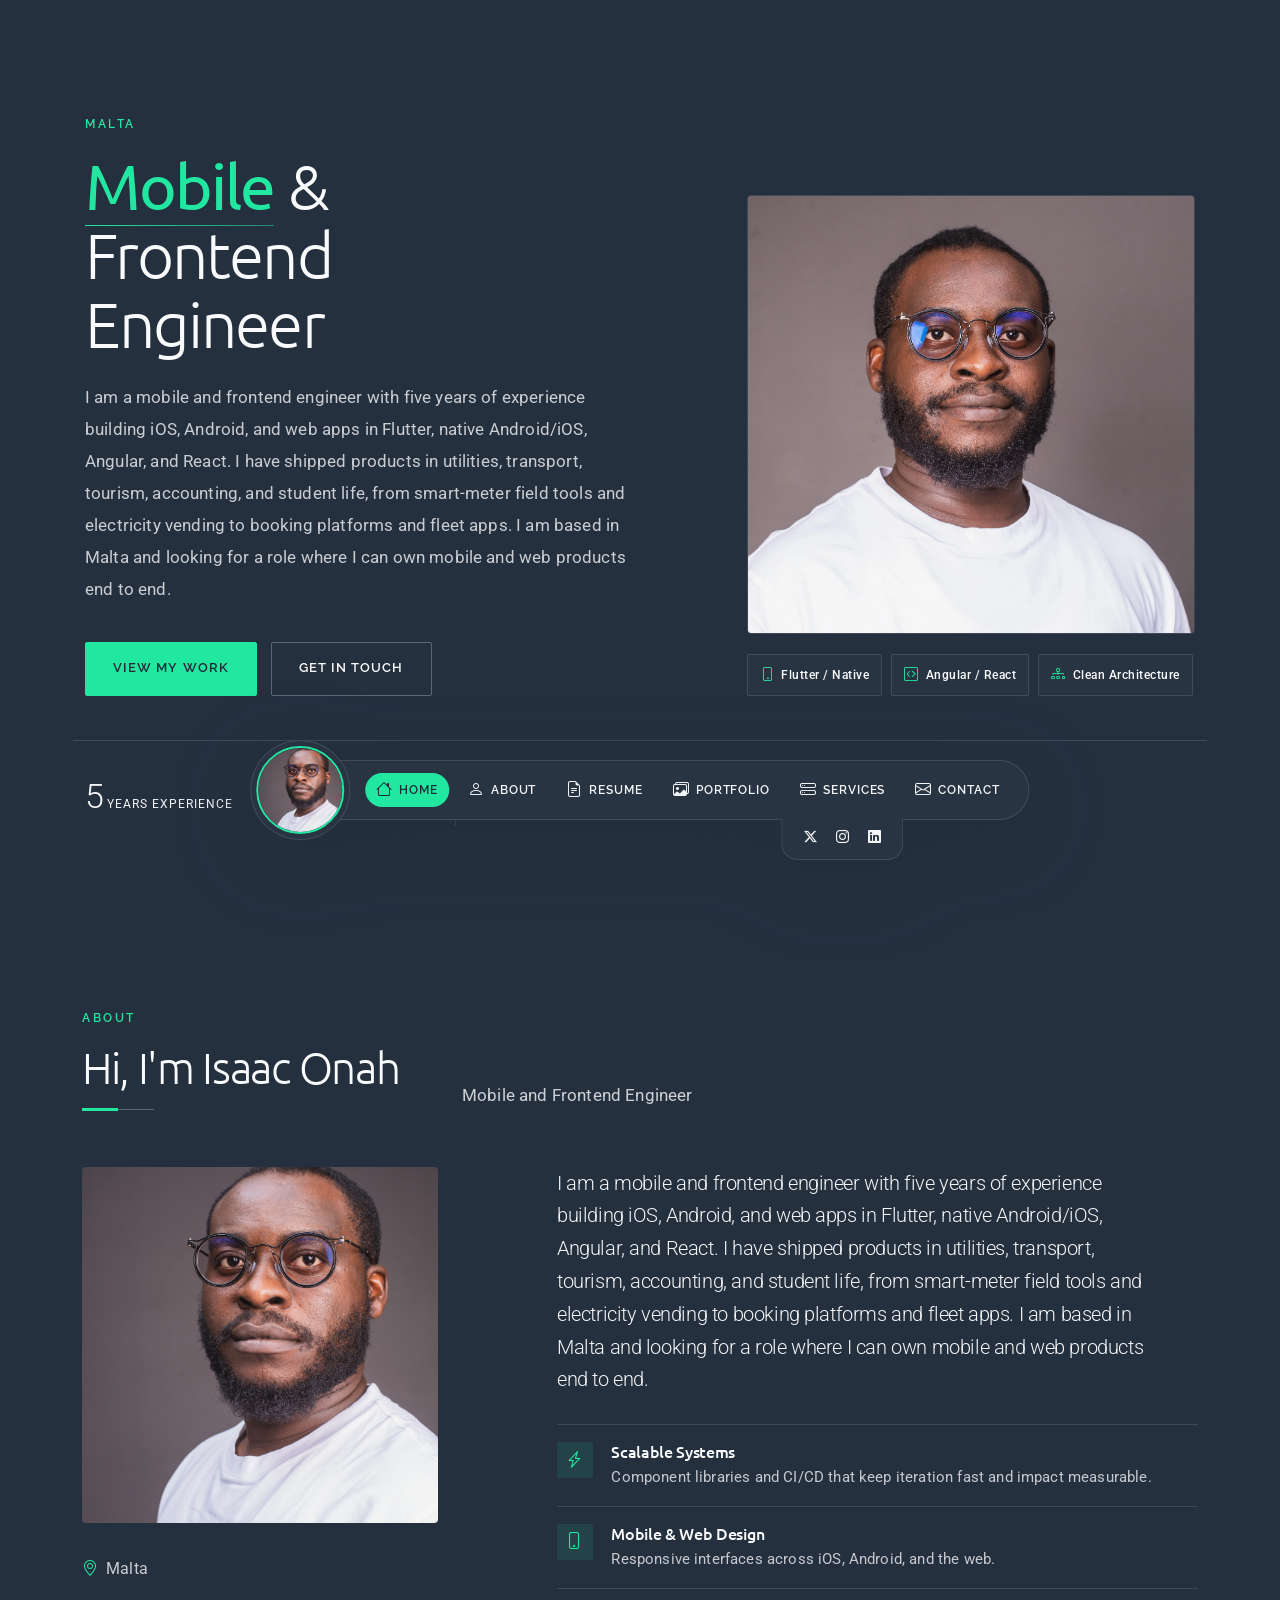
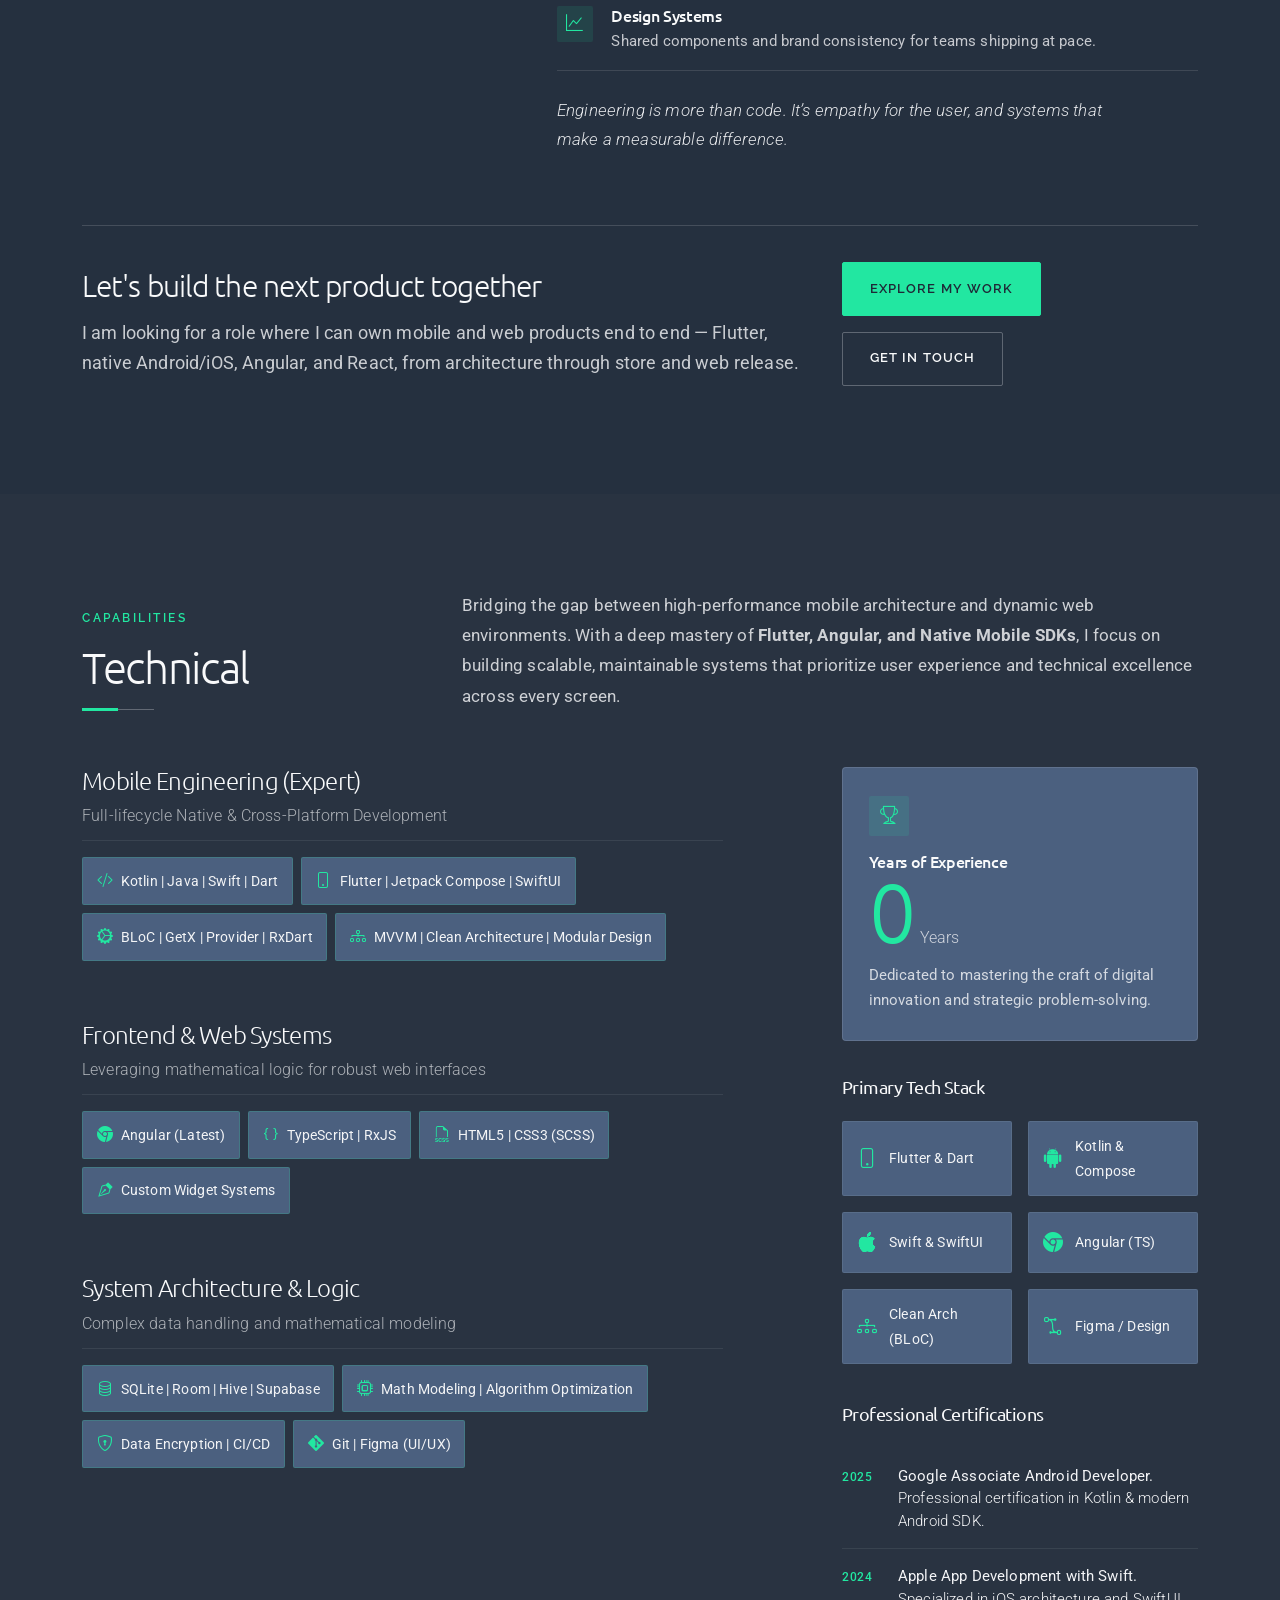
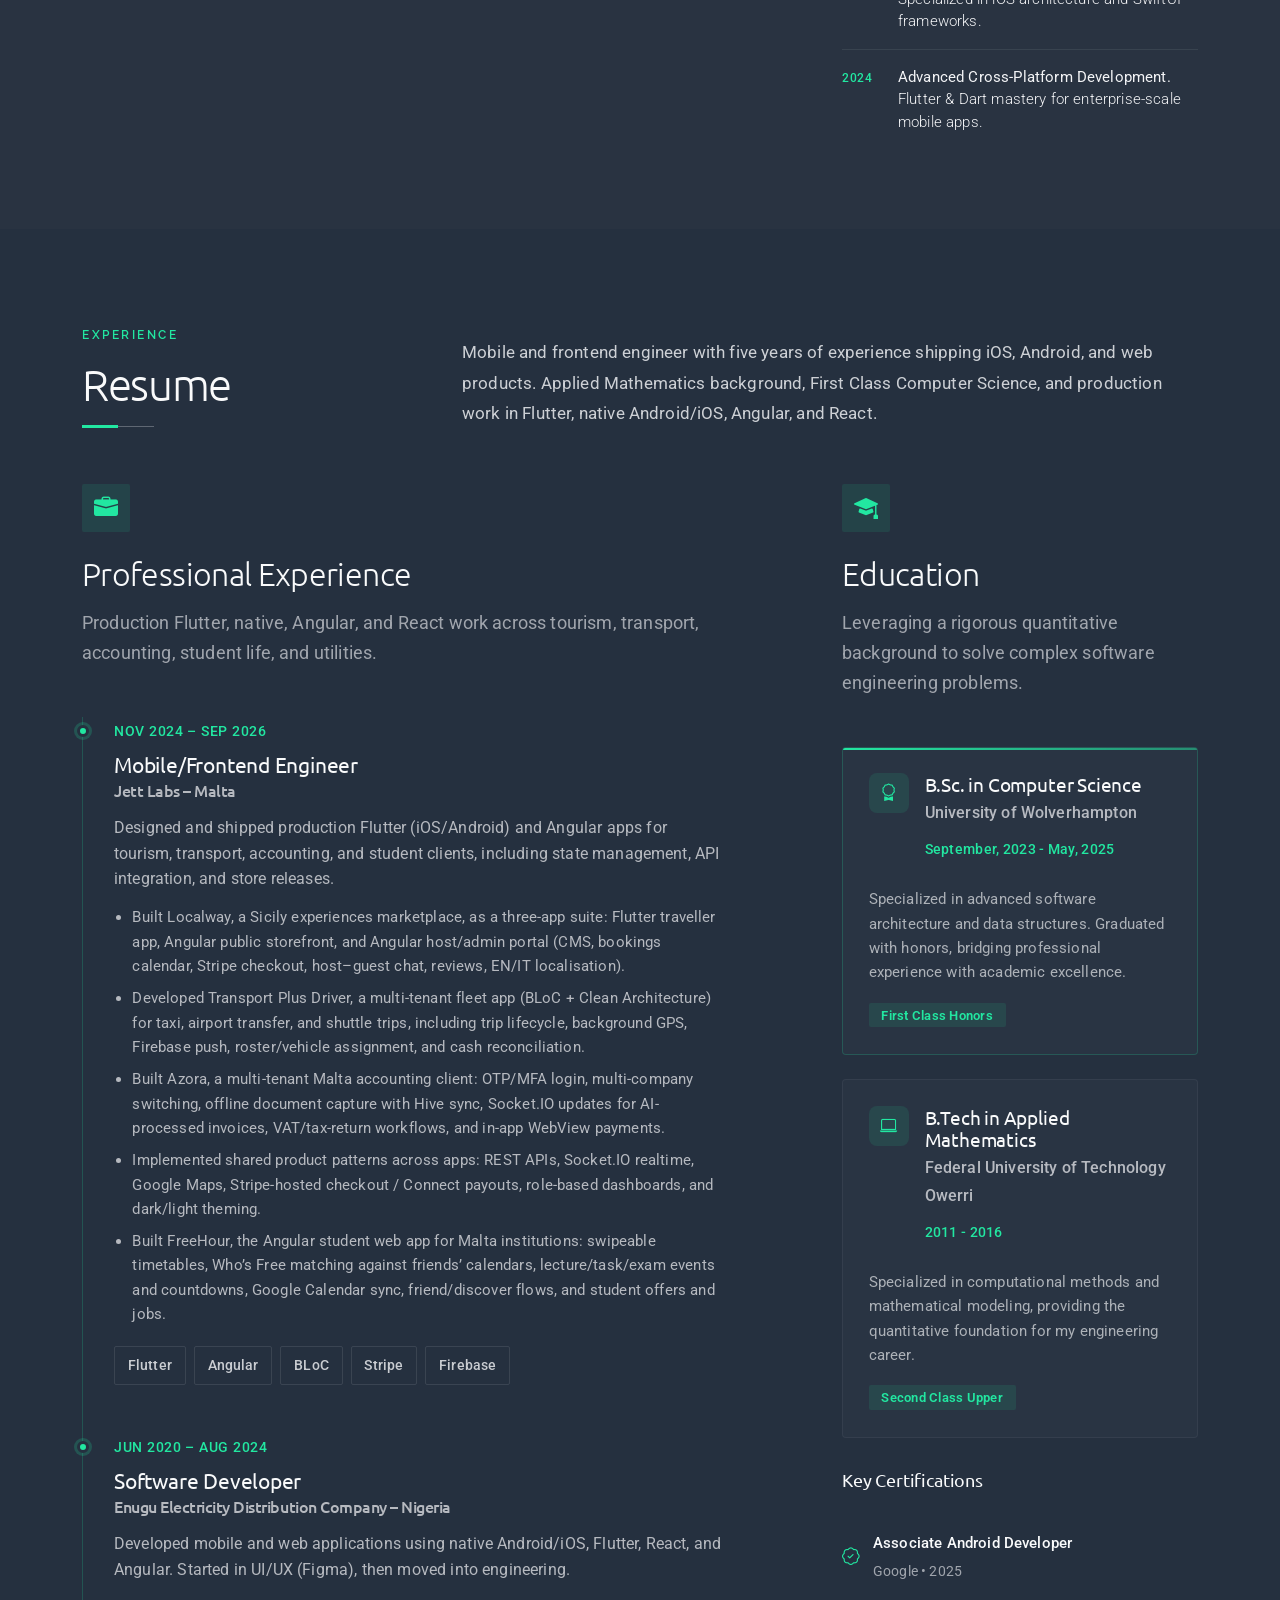
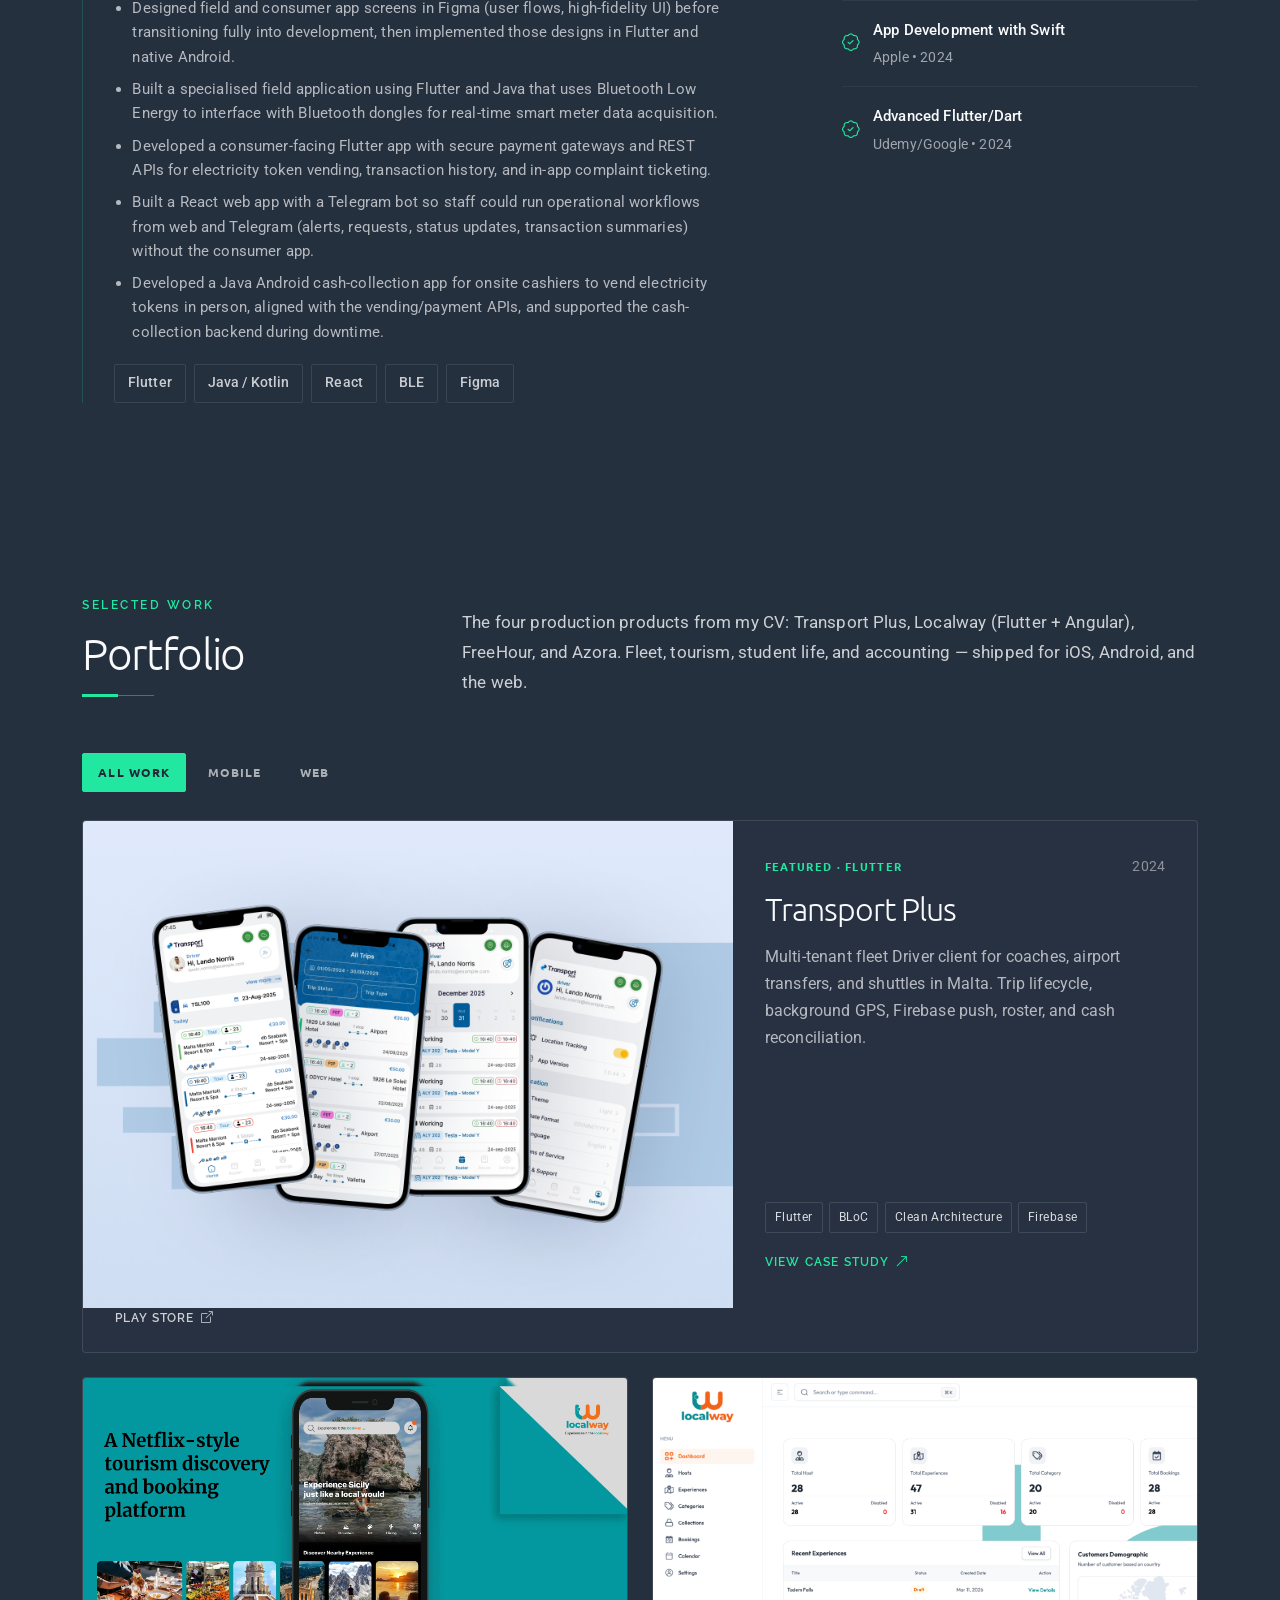
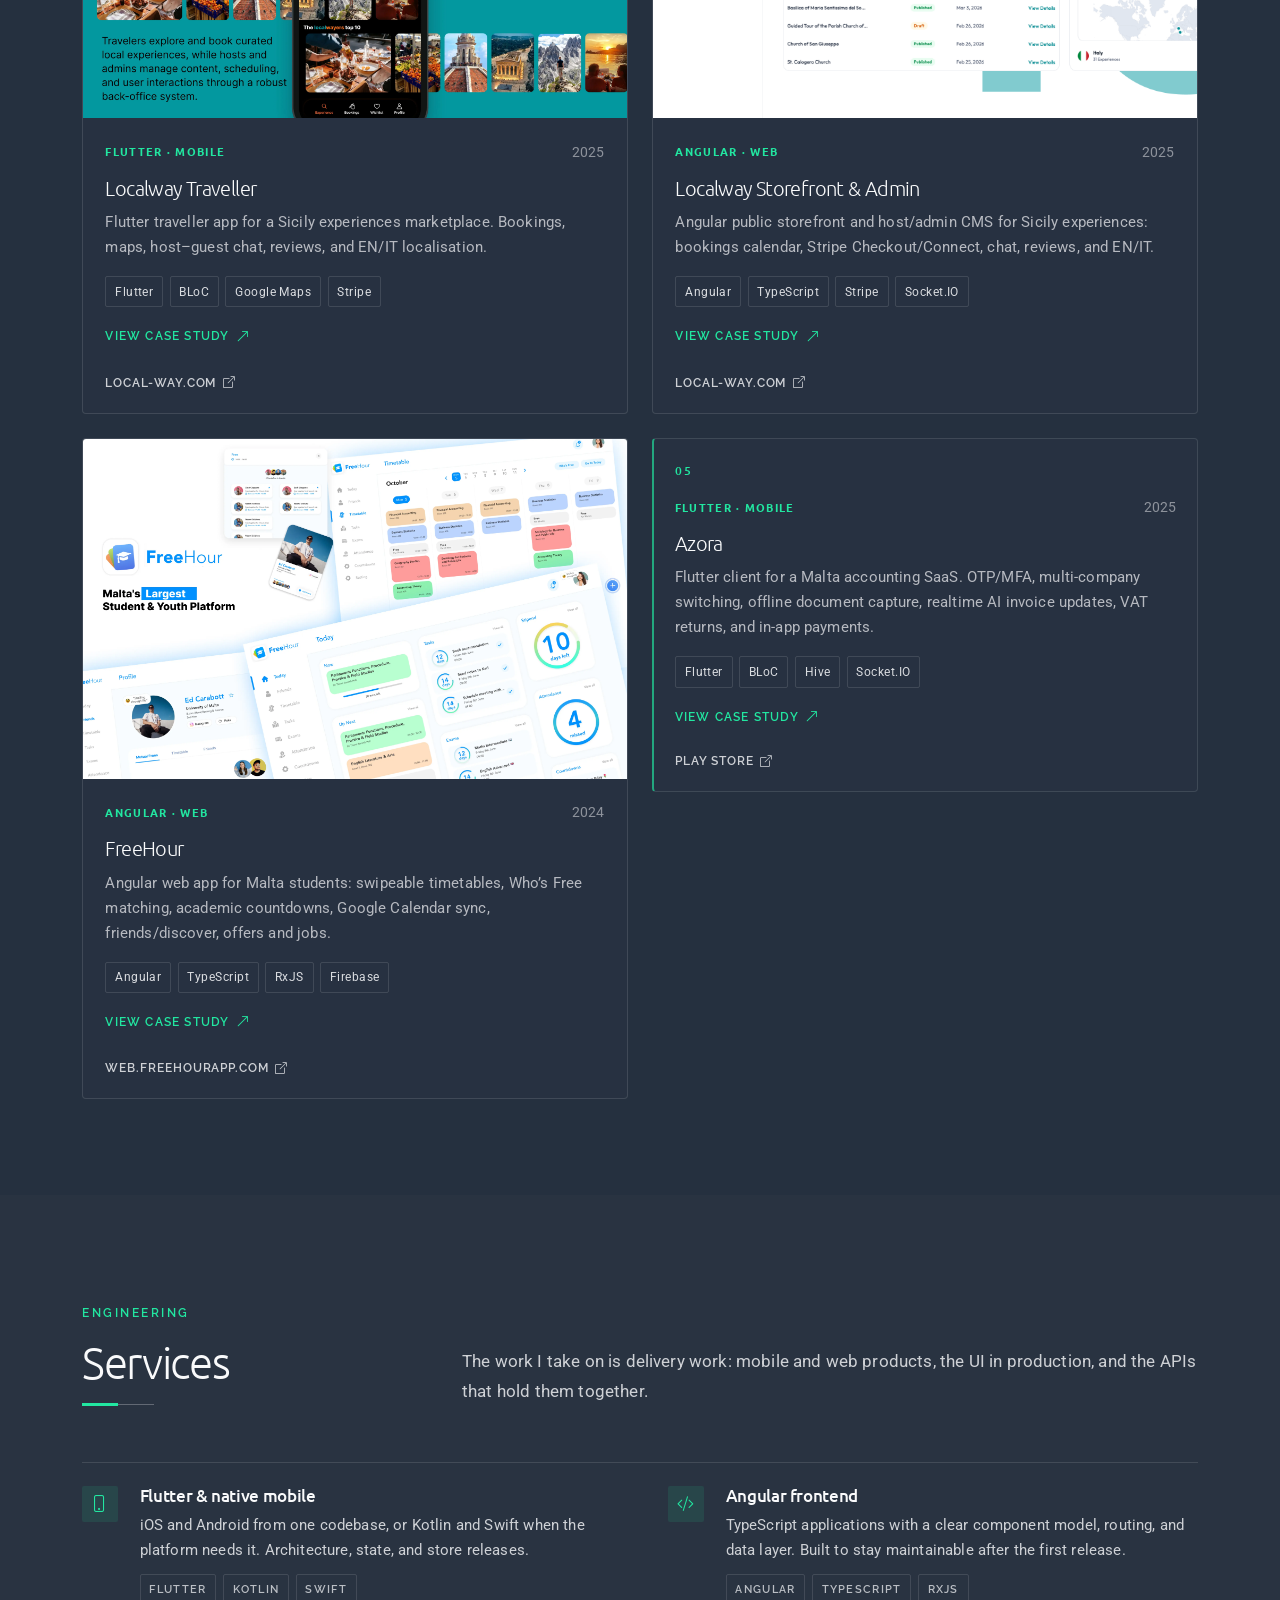
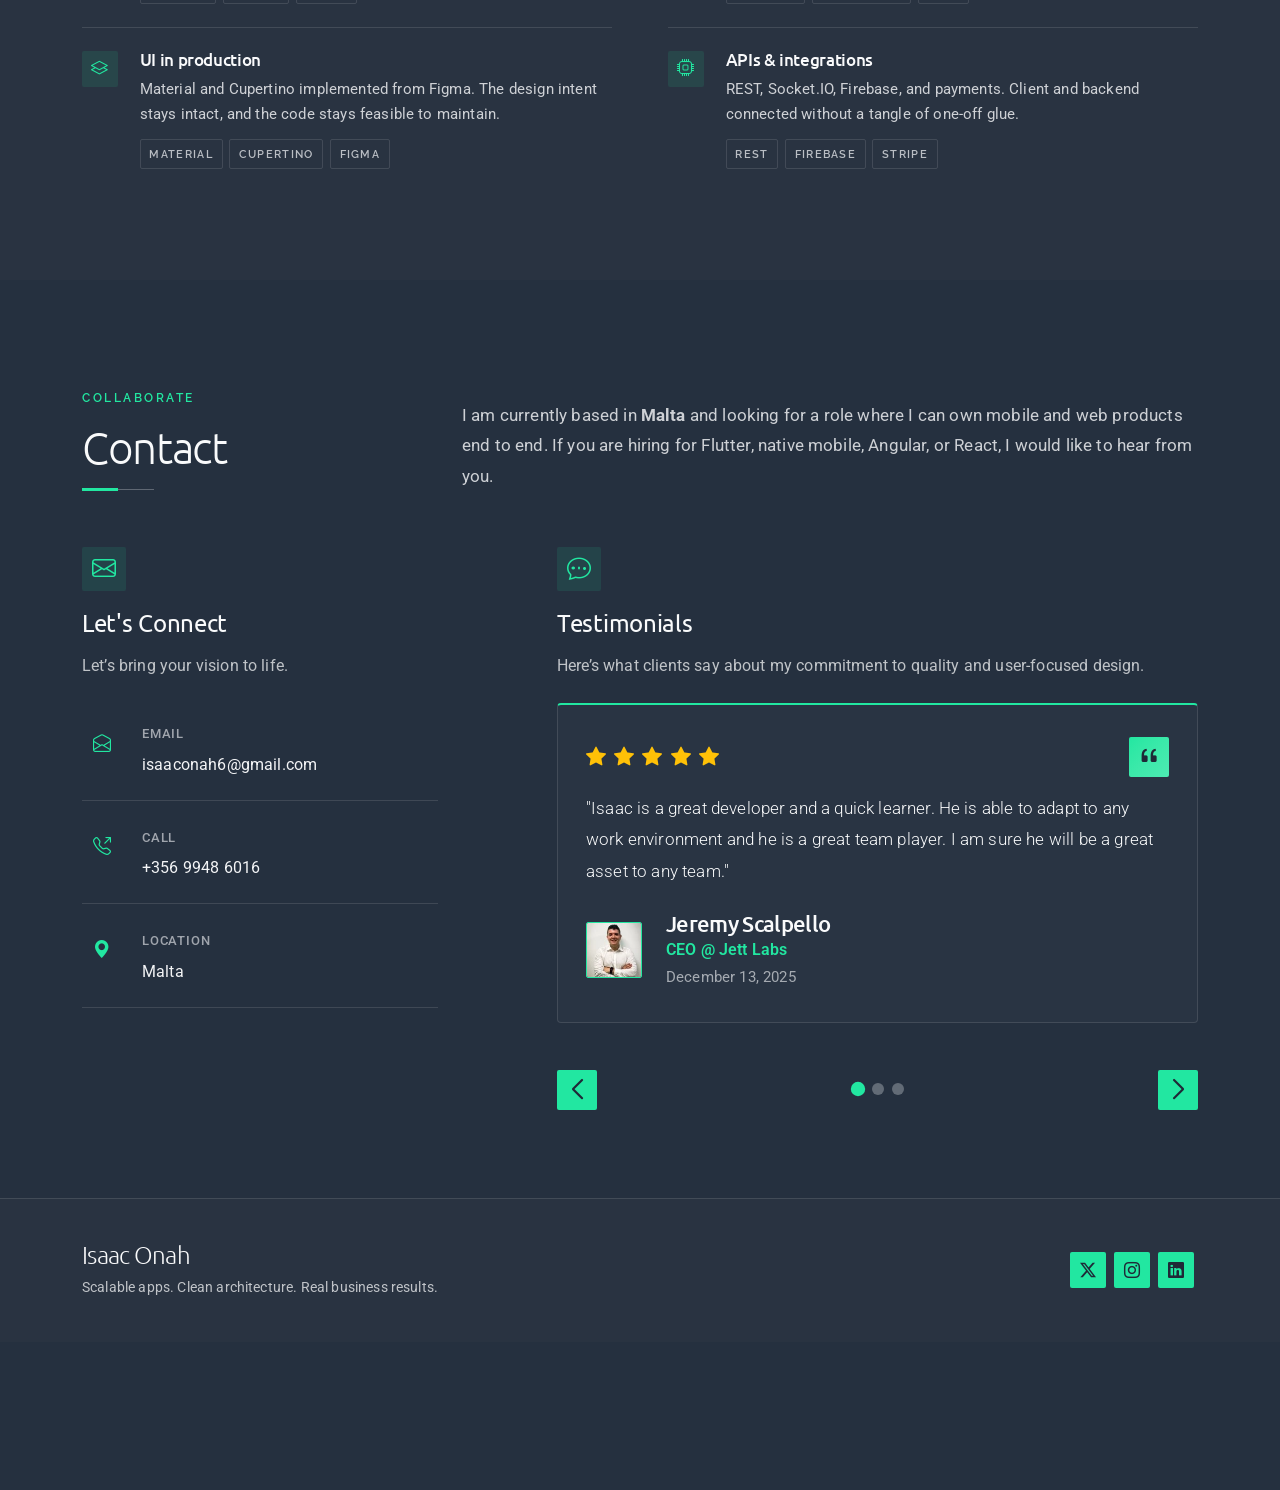
==== commit 72ff8946: "updated" ====
--- a/index.html
+++ b/index.html
@@ -86,7 +86,10 @@
                 &amp; Frontend Engineer
               </h1>
               <p class="hero-description">
-                Five years building iOS, Android, and web apps in Flutter, native Android/iOS, Angular, and React. Utilities, transport, tourism, accounting, and student life — owned from architecture through store and web release.
+                I am a mobile and frontend engineer with five years of experience building iOS, Android, and web apps in Flutter,
+                native Android/iOS, Angular, and React. I have shipped products in utilities, transport, tourism, accounting, and student
+                life, from smart-meter field tools and electricity vending to booking platforms and fleet apps. I am based in Malta and
+                looking for a role where I can own mobile and web products end to end.
               </p>
               <div class="hero-actions">
                 <a href="#portfolio" class="btn-primary">View My Work</a>
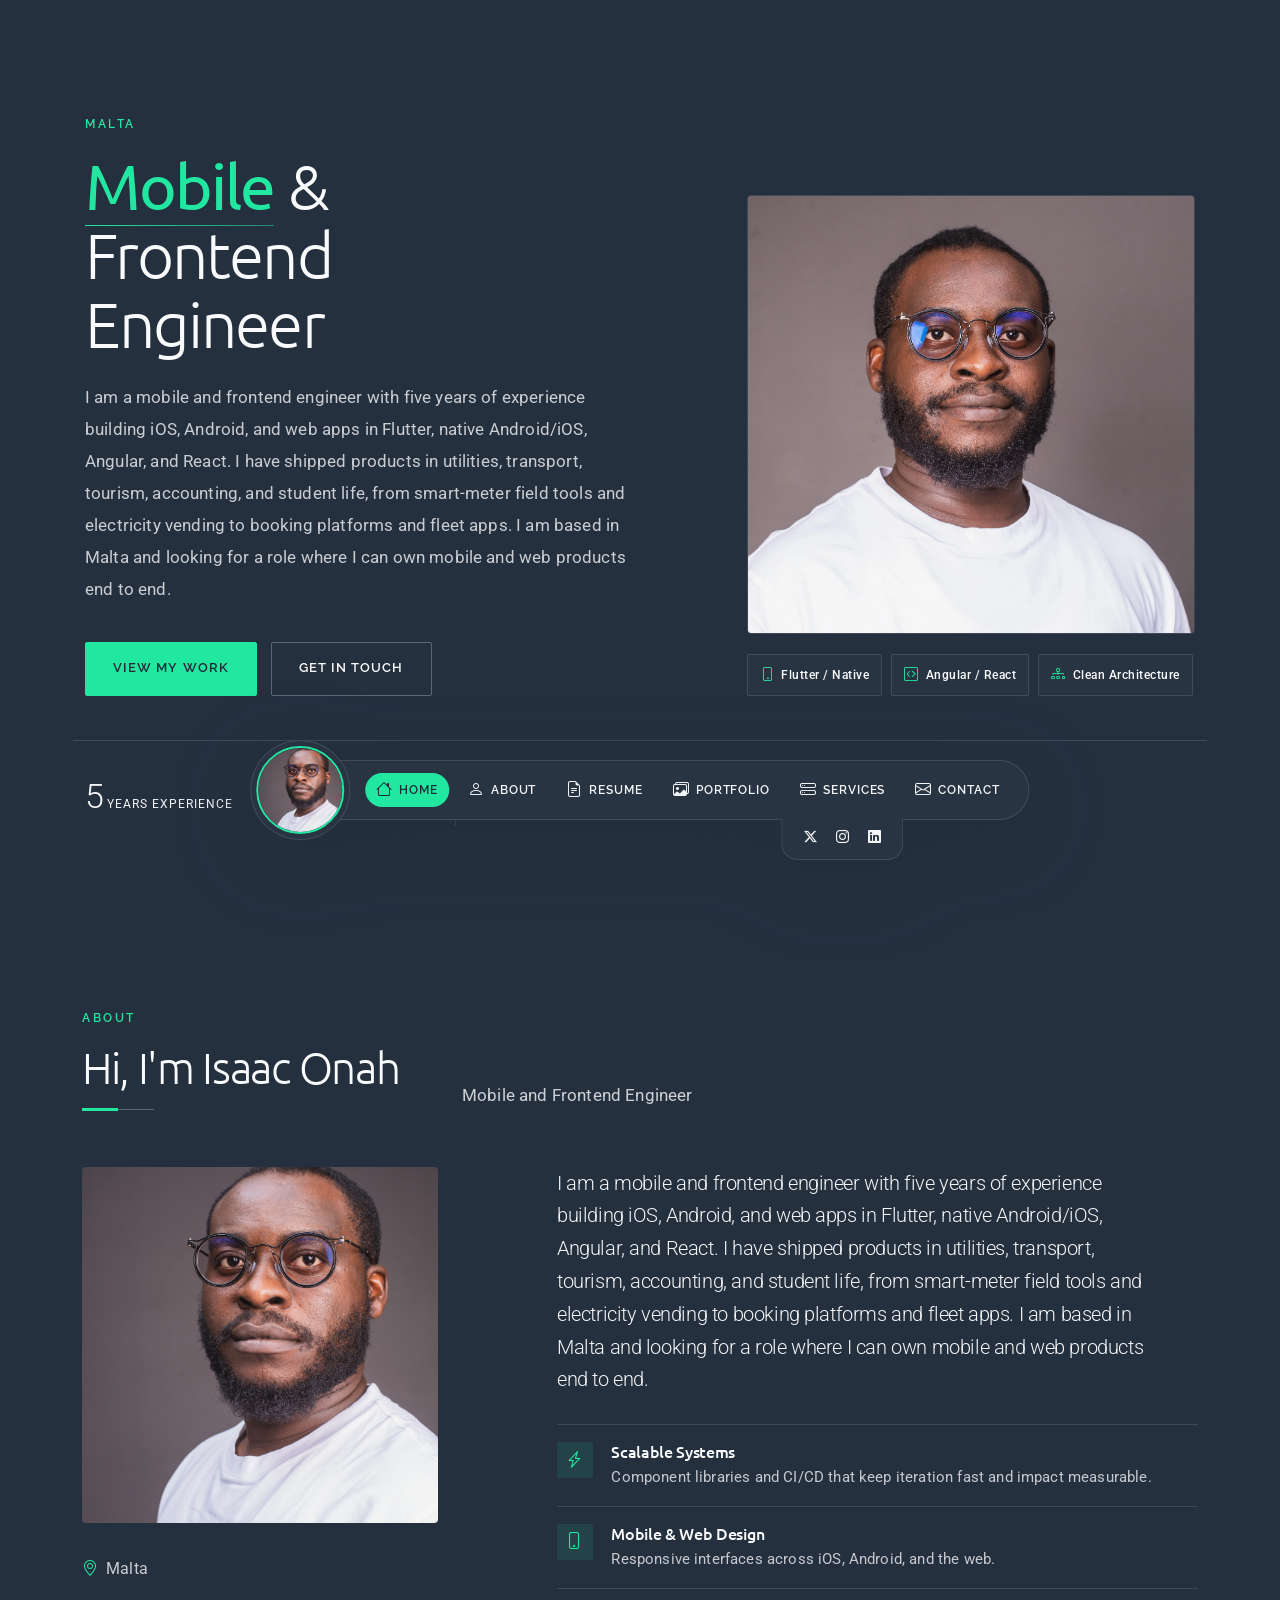
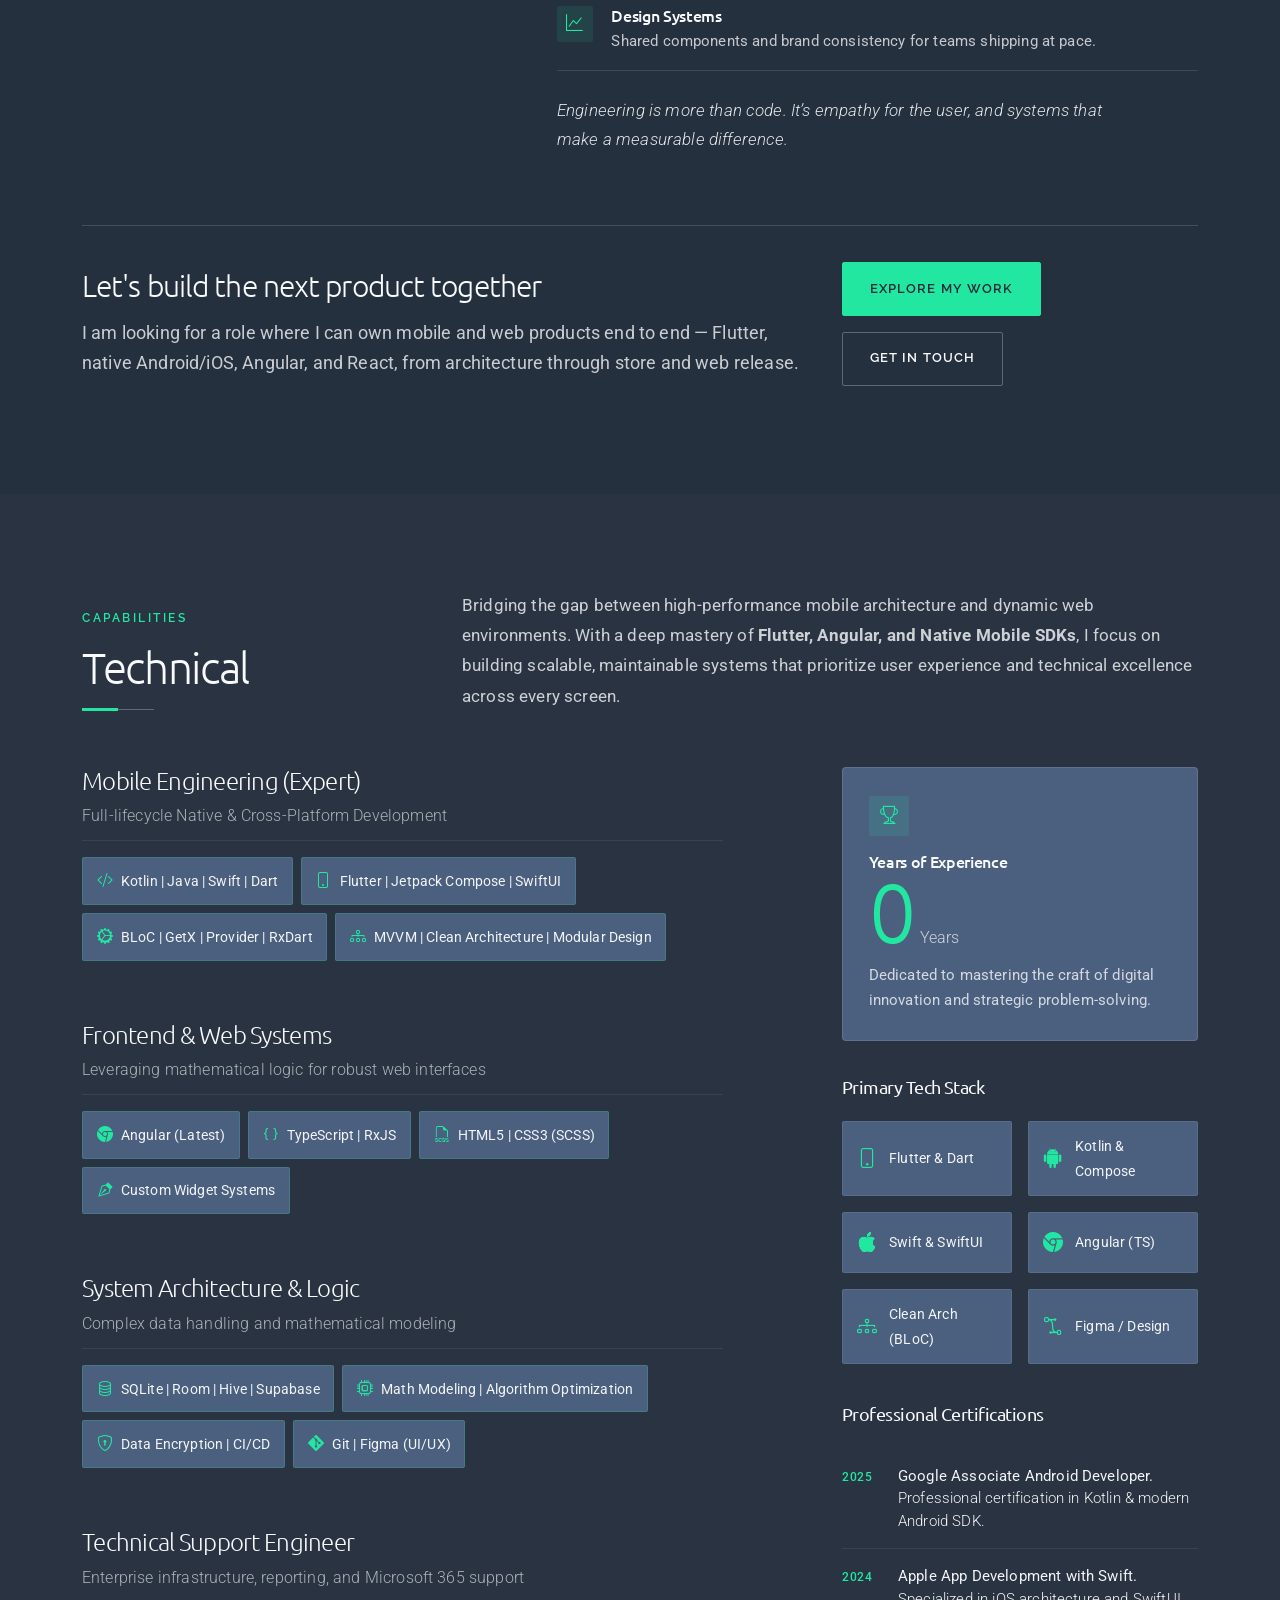
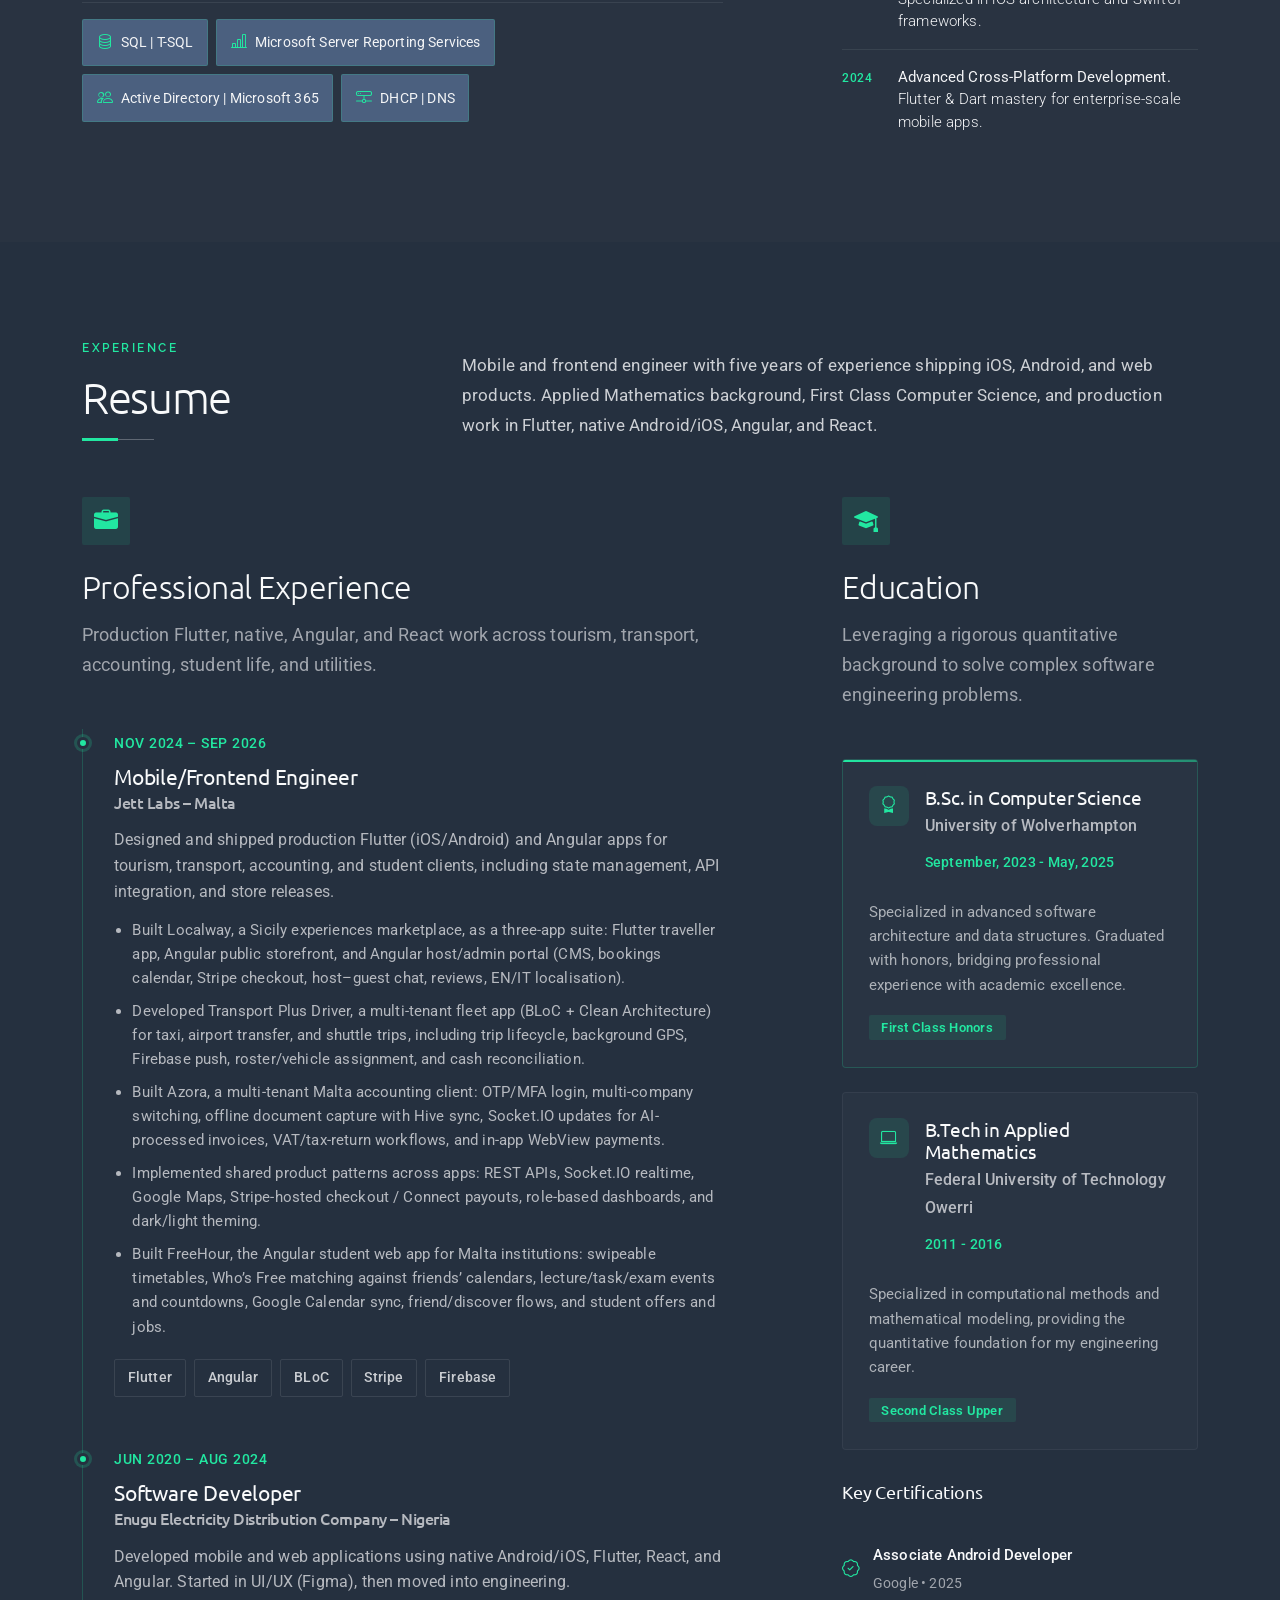
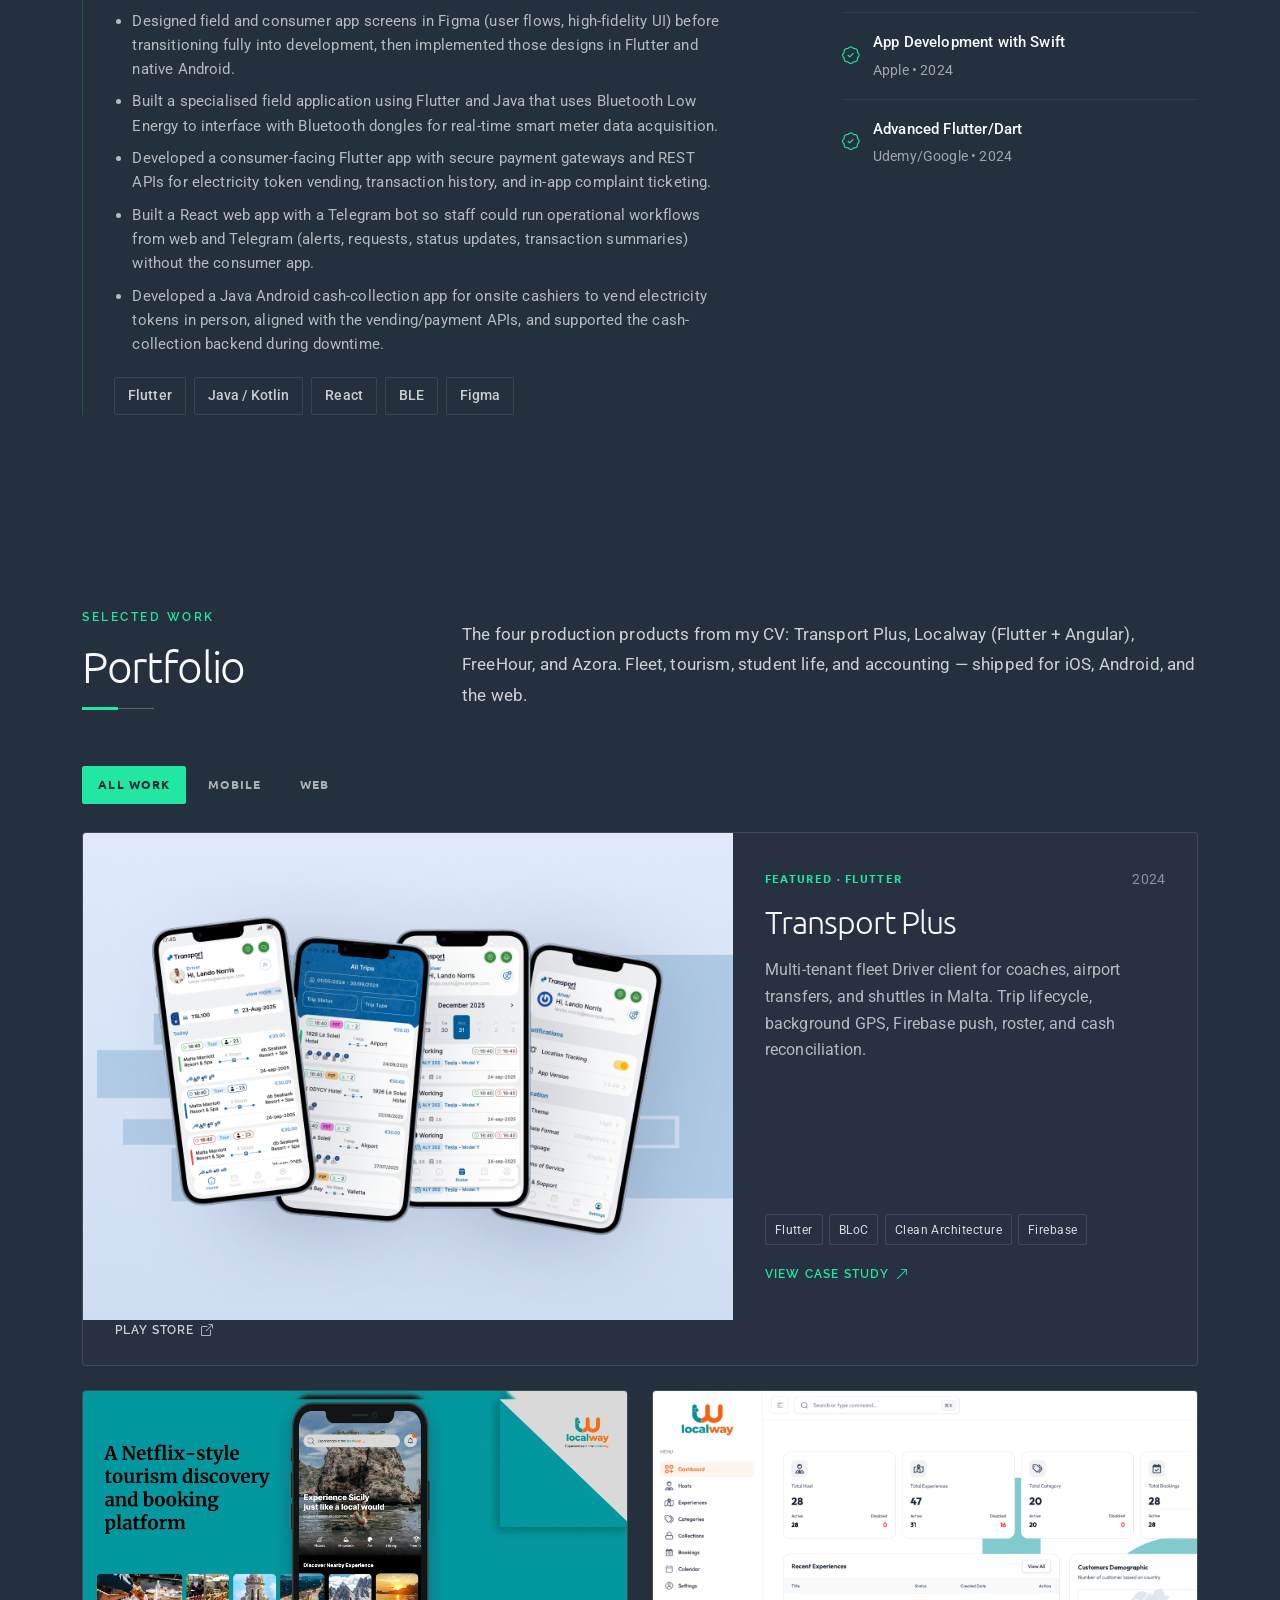
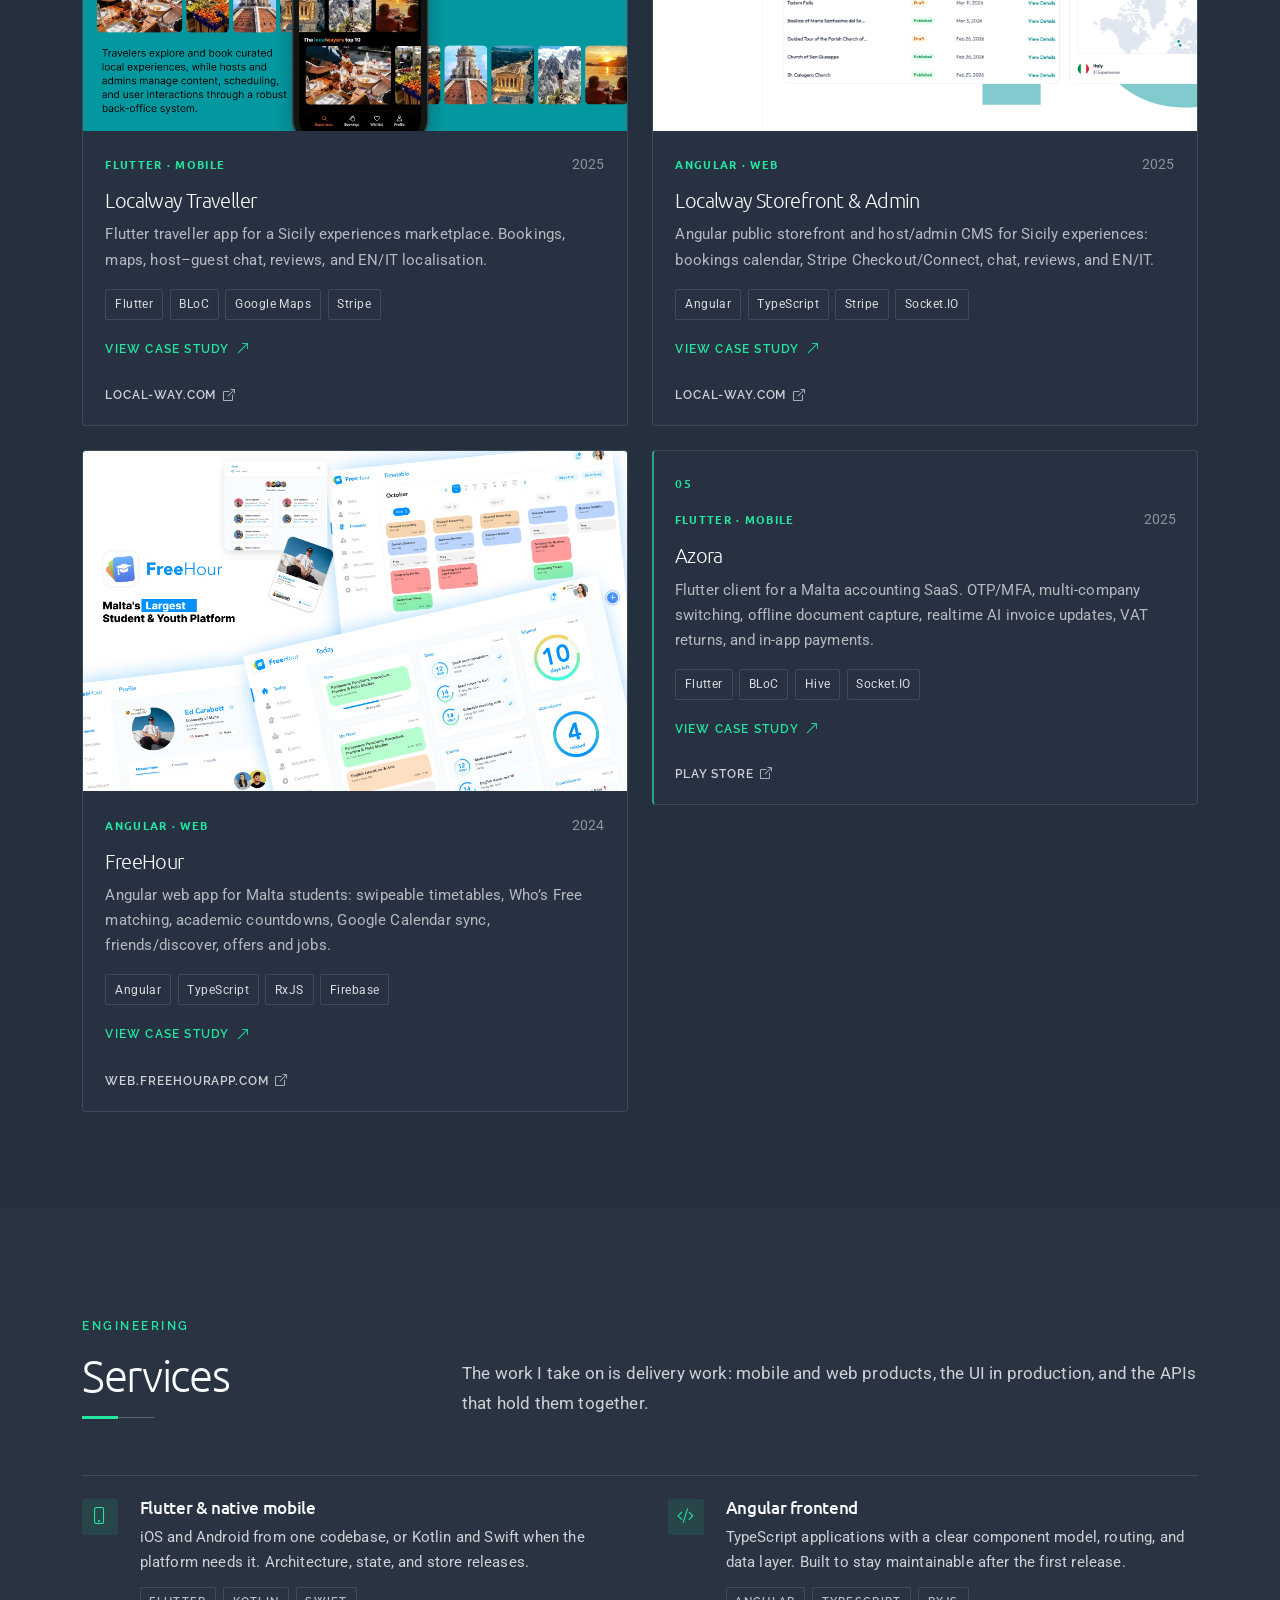
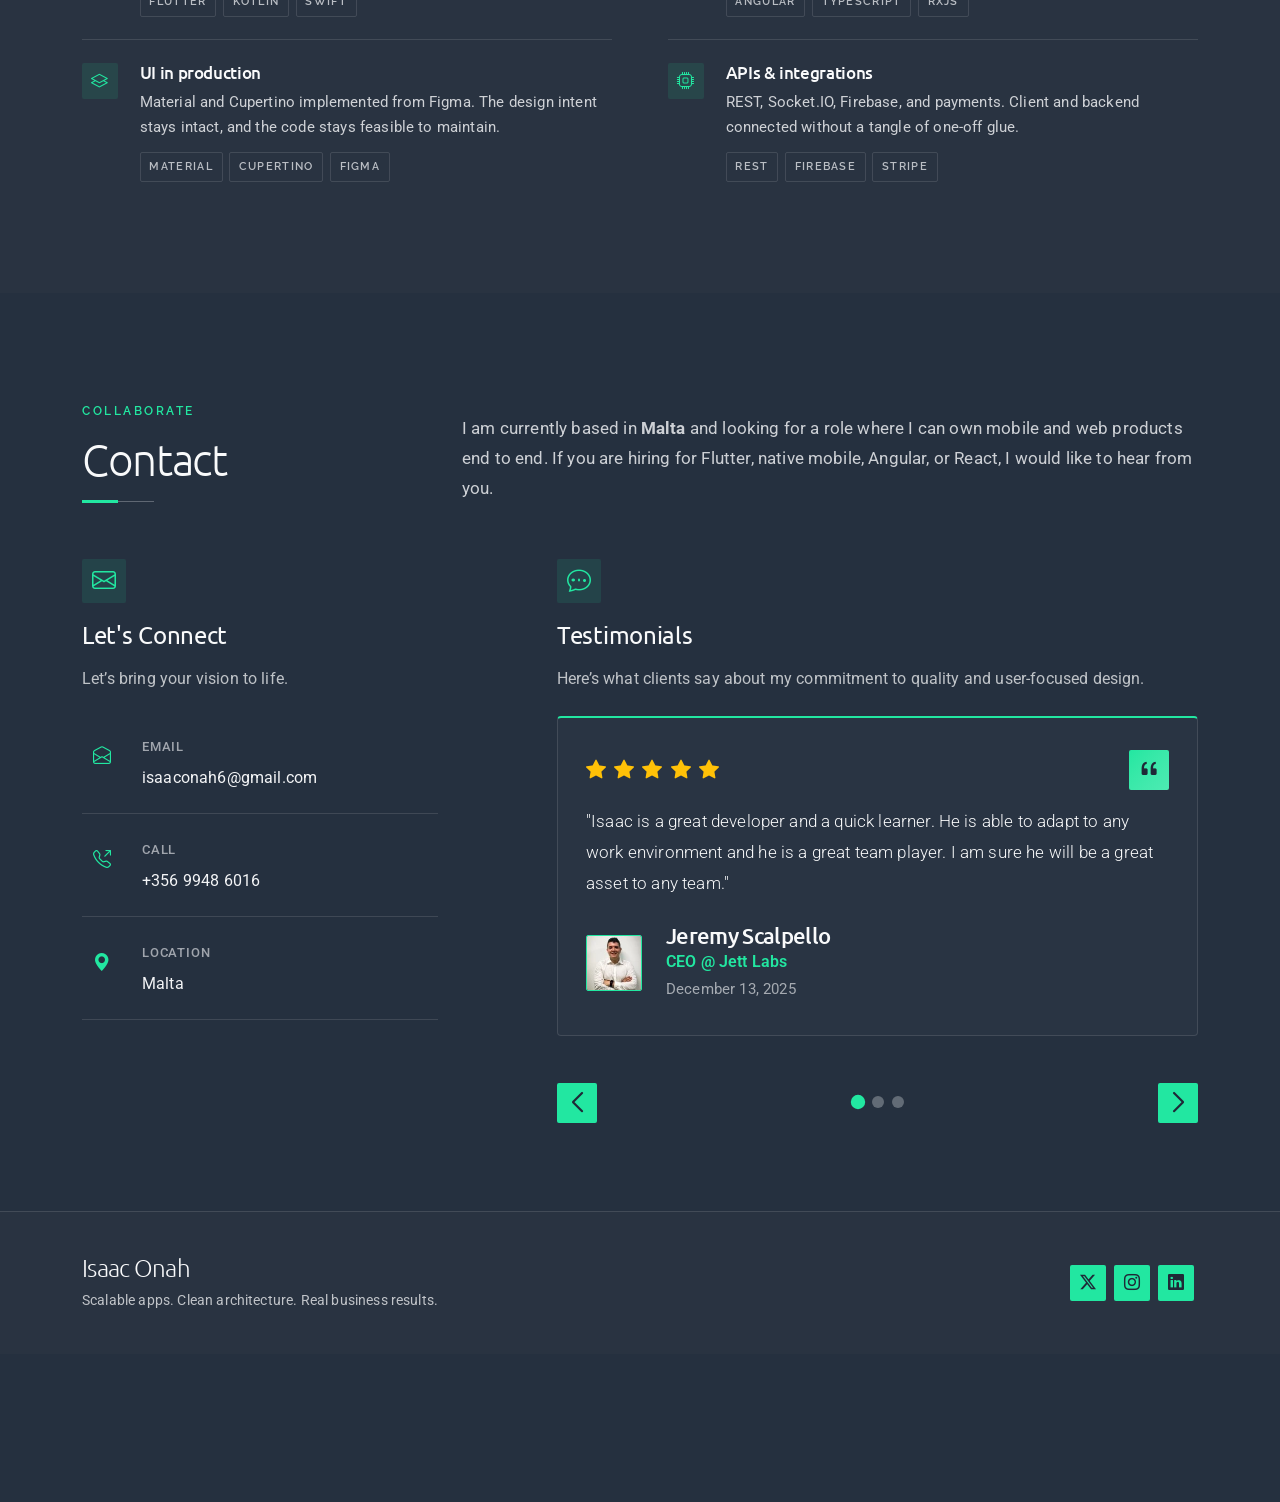
==== commit e9e76036: "updated" ====
--- a/index.html
+++ b/index.html
@@ -325,6 +325,27 @@
                   </div>
                   <div class="skill-badge d-flex align-items-center skills-card">
                     <i class="bi bi-git"></i> <span>Git | Figma (UI/UX)</span>
+                  </div>
+                </div>
+              </div>
+
+              <div class="skill-category skills-animation" data-aos="fade-up" data-aos-delay="220">
+                <div class="category-header">
+                  <h3 class="category-title">Technical Support Engineer</h3>
+                  <p class="category-subtitle">Enterprise infrastructure, reporting, and Microsoft 365 support</p>
+                </div>
+                <div class="skills-list d-flex flex-wrap gap-2 mb-4">
+                  <div class="skill-badge d-flex align-items-center skills-card">
+                    <i class="bi bi-database"></i> <span>SQL | T-SQL</span>
+                  </div>
+                  <div class="skill-badge d-flex align-items-center skills-card">
+                    <i class="bi bi-bar-chart-line"></i> <span>Microsoft Server Reporting Services</span>
+                  </div>
+                  <div class="skill-badge d-flex align-items-center skills-card">
+                    <i class="bi bi-people"></i> <span>Active Directory | Microsoft 365</span>
+                  </div>
+                  <div class="skill-badge d-flex align-items-center skills-card">
+                    <i class="bi bi-hdd-network"></i> <span>DHCP | DNS</span>
                   </div>
                 </div>
               </div>
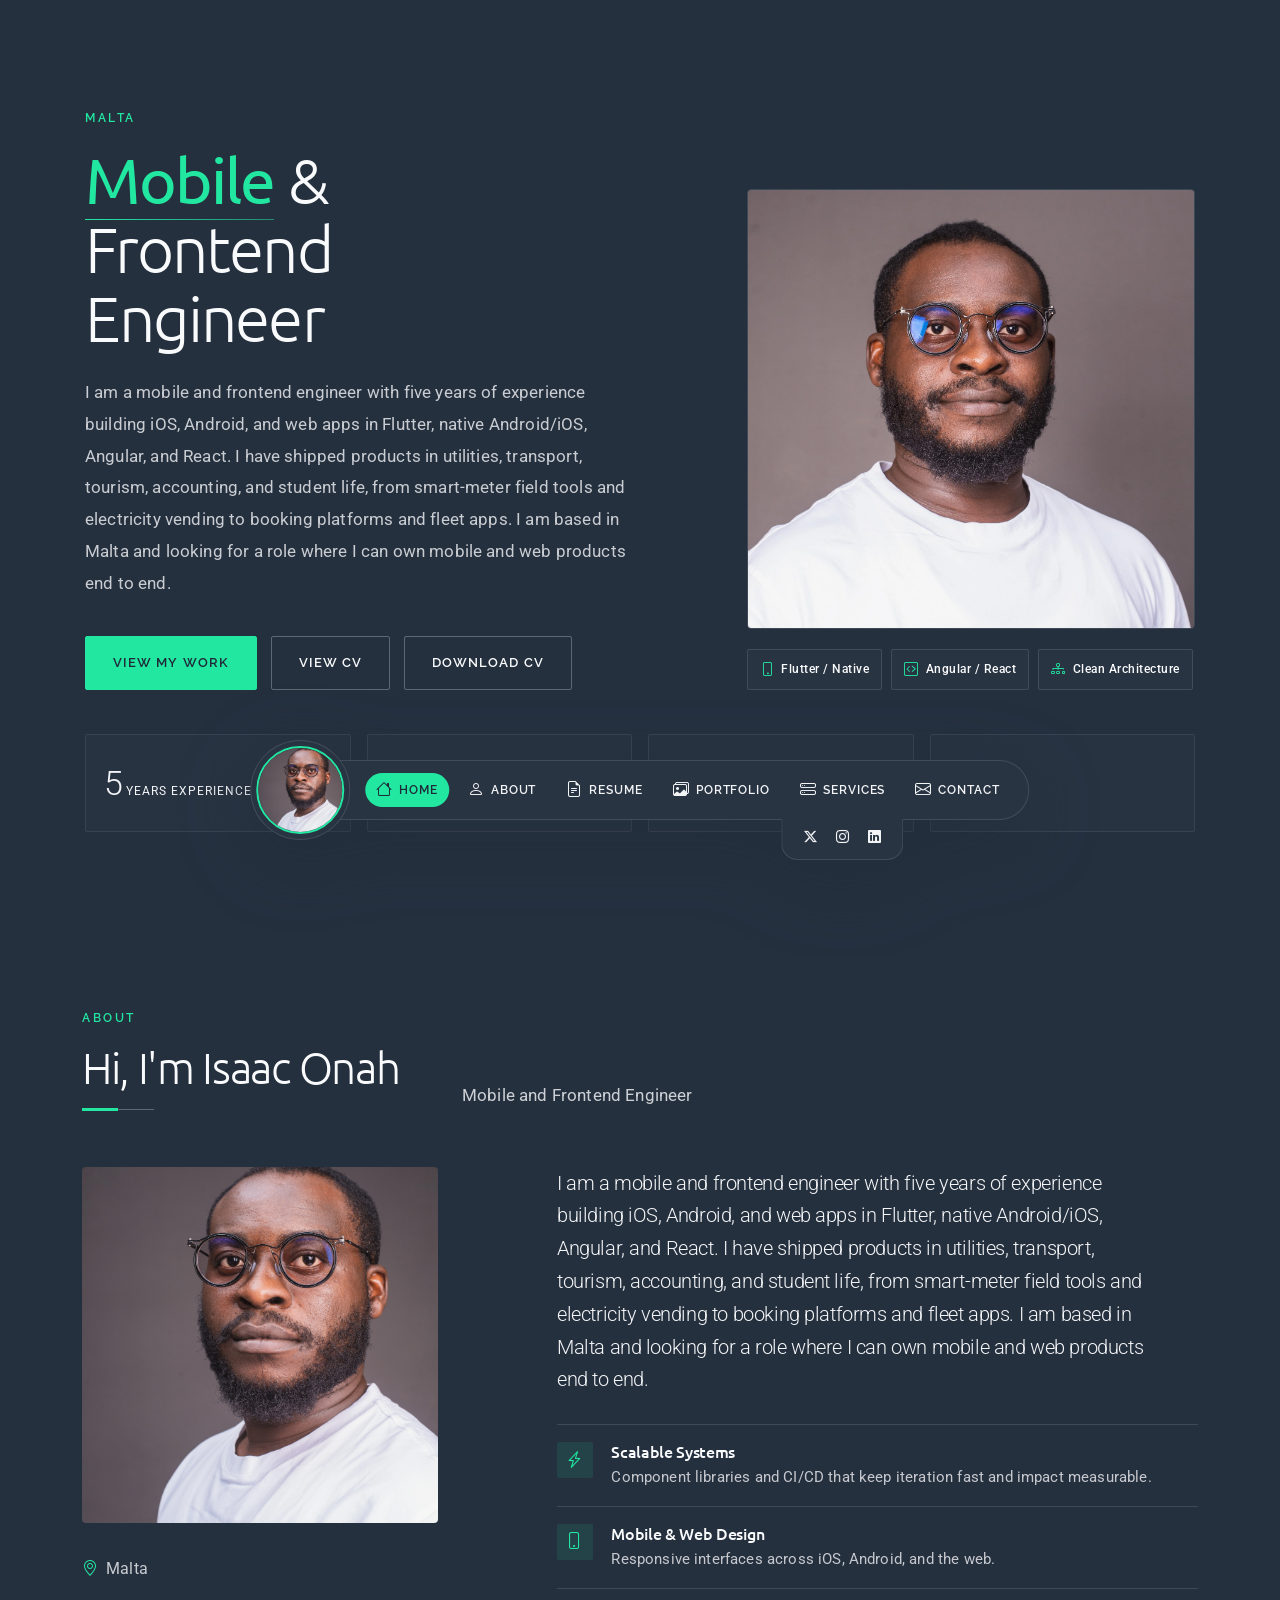
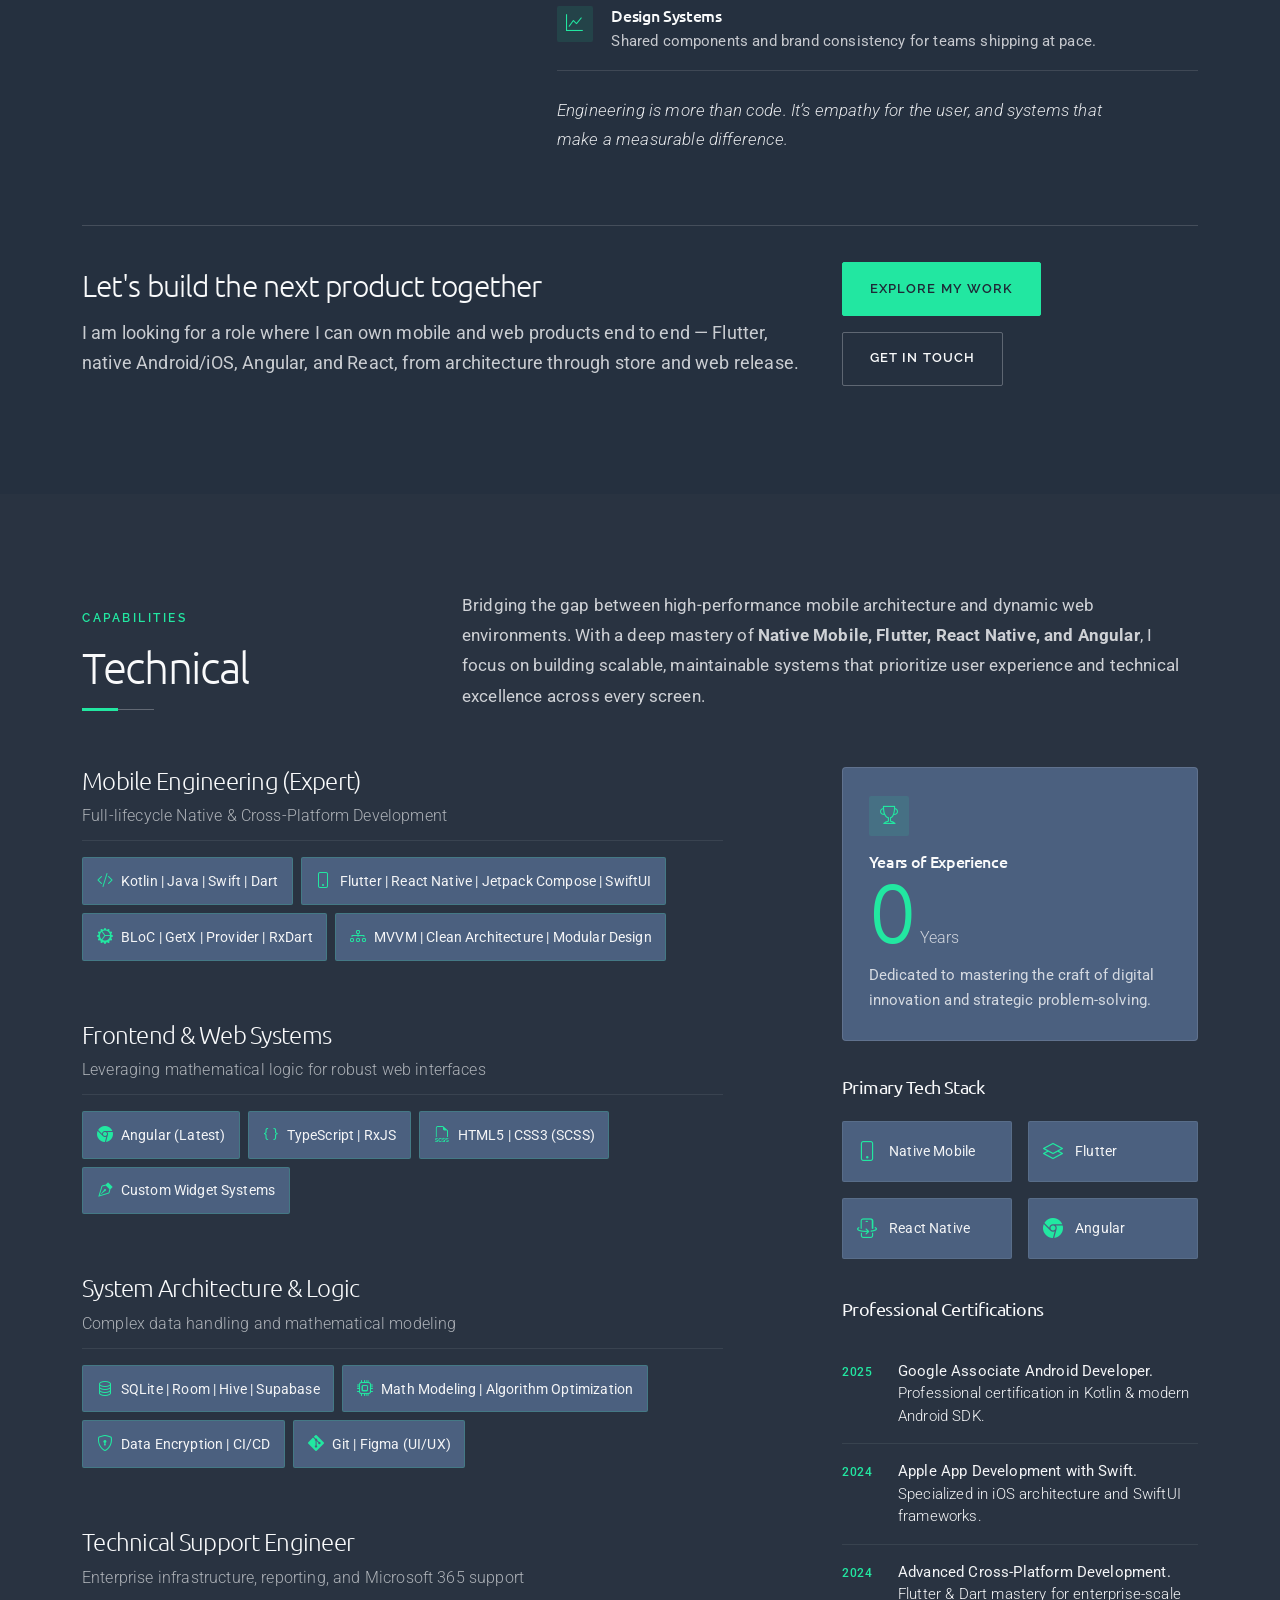
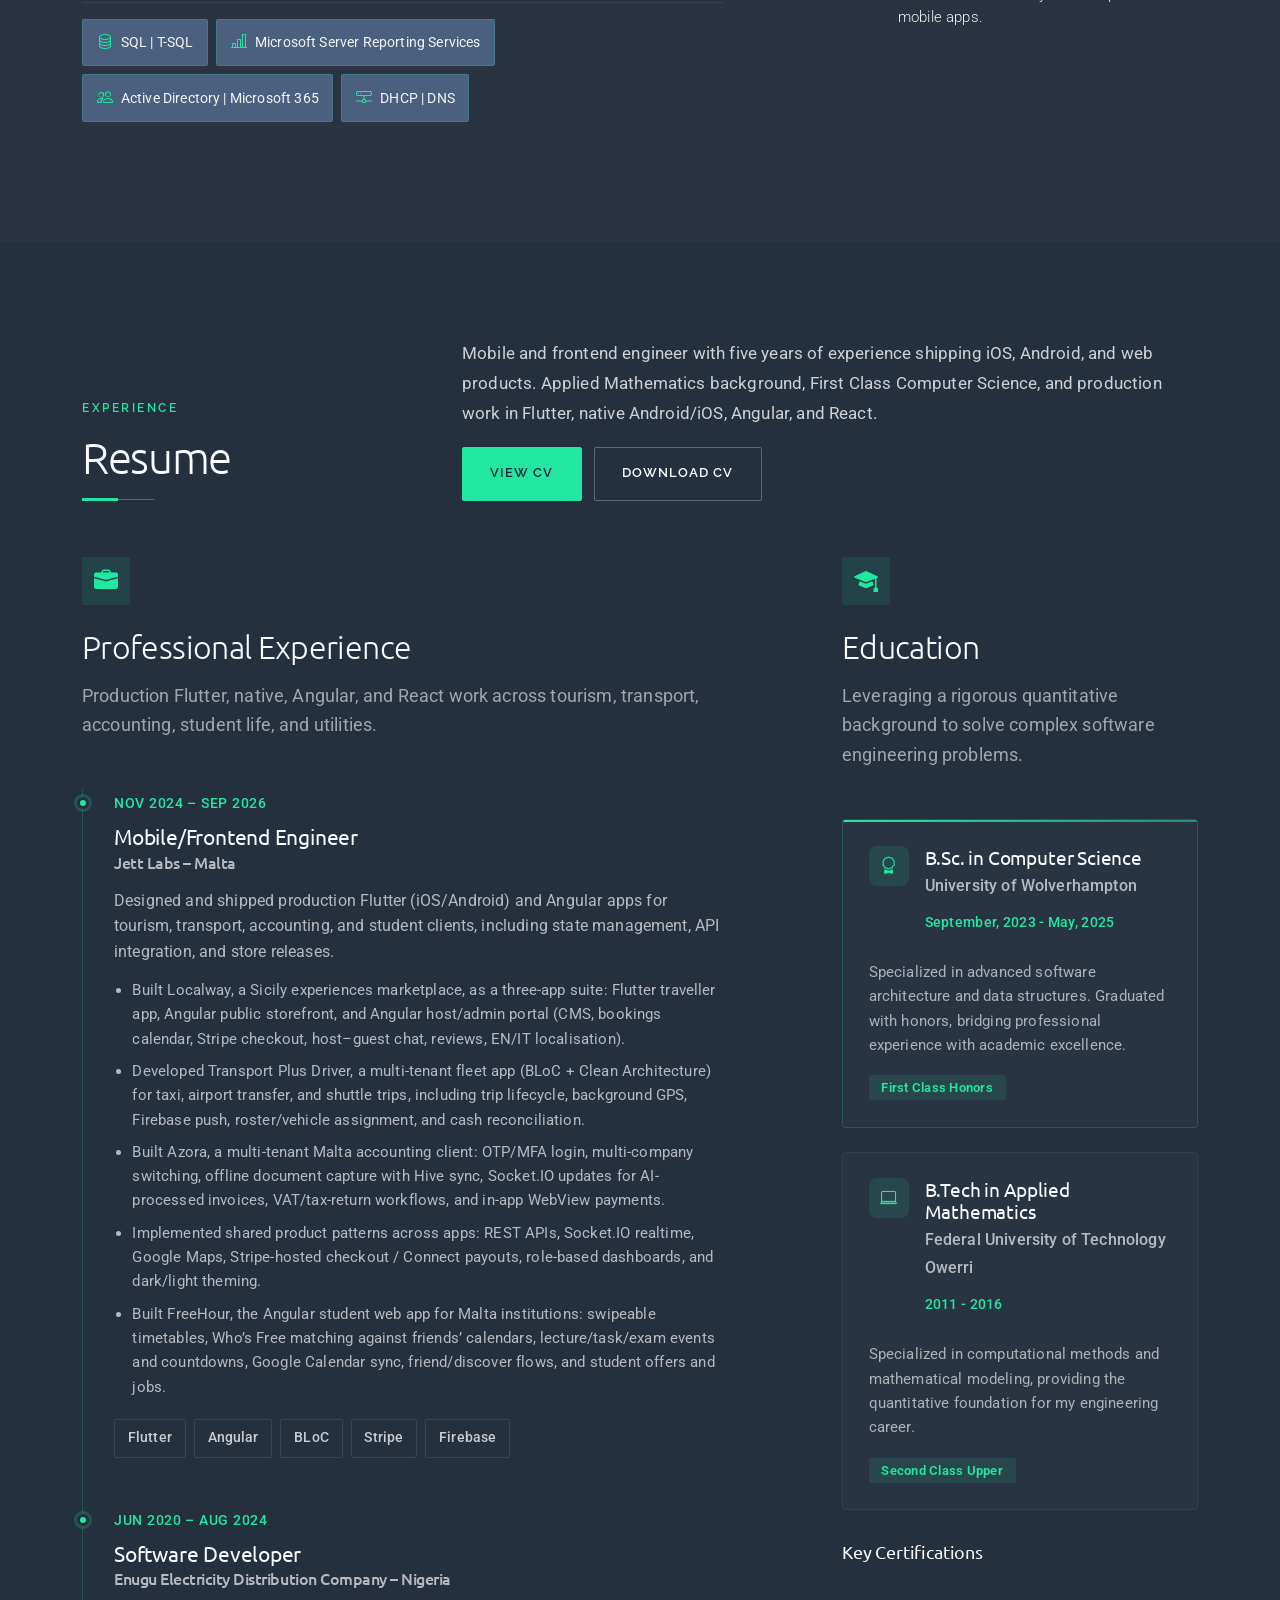
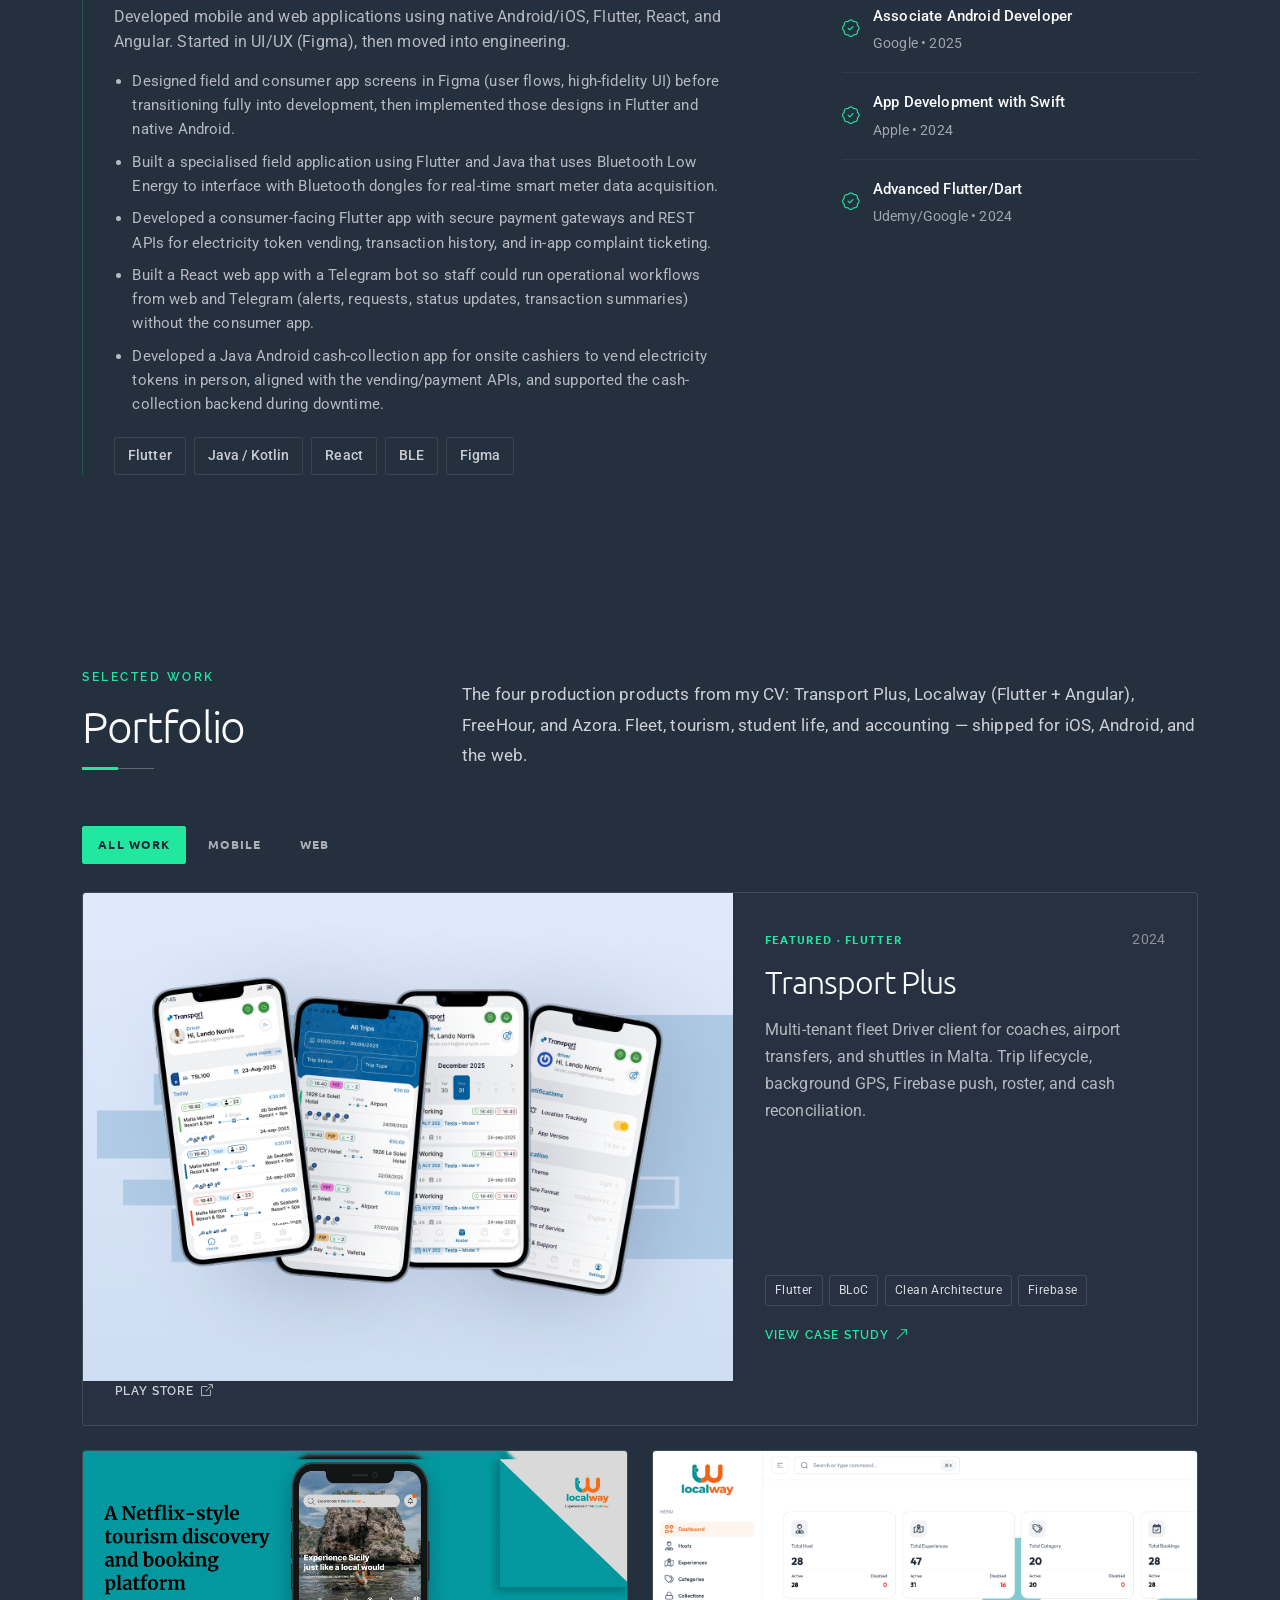
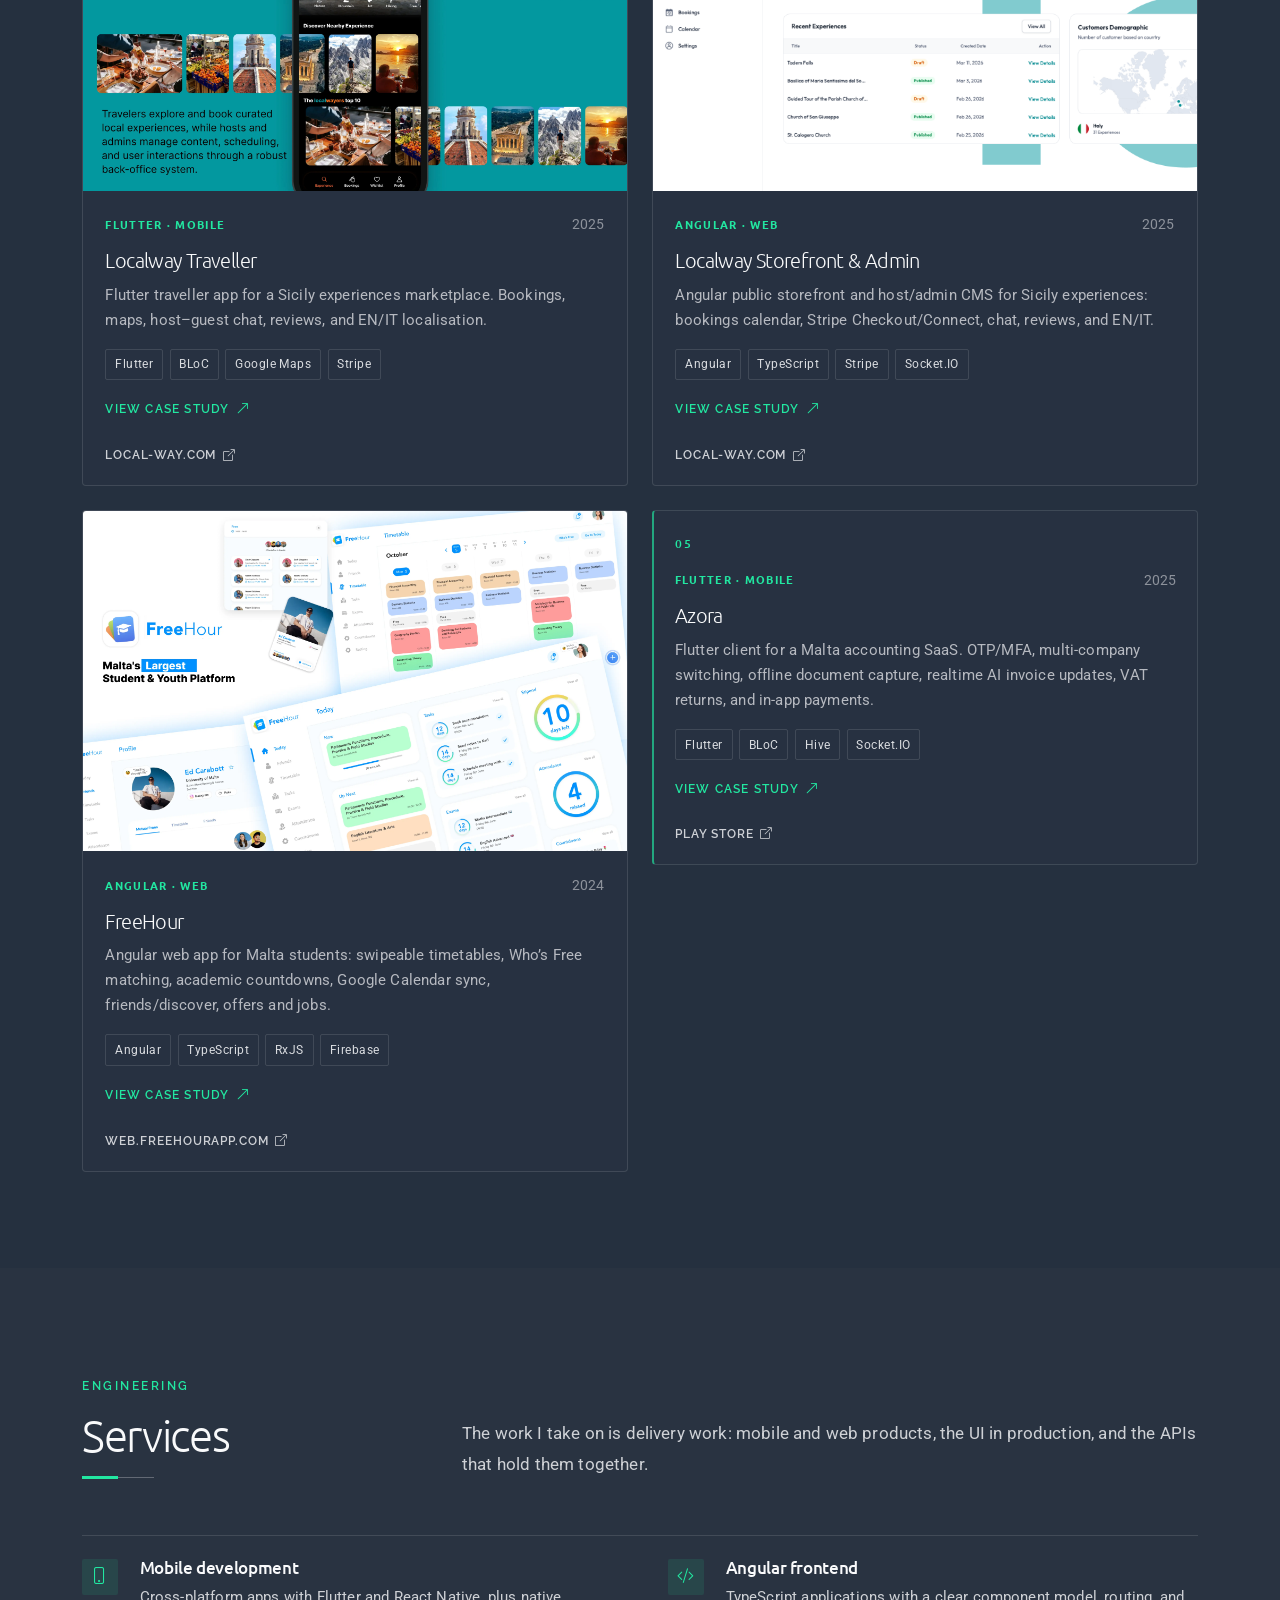
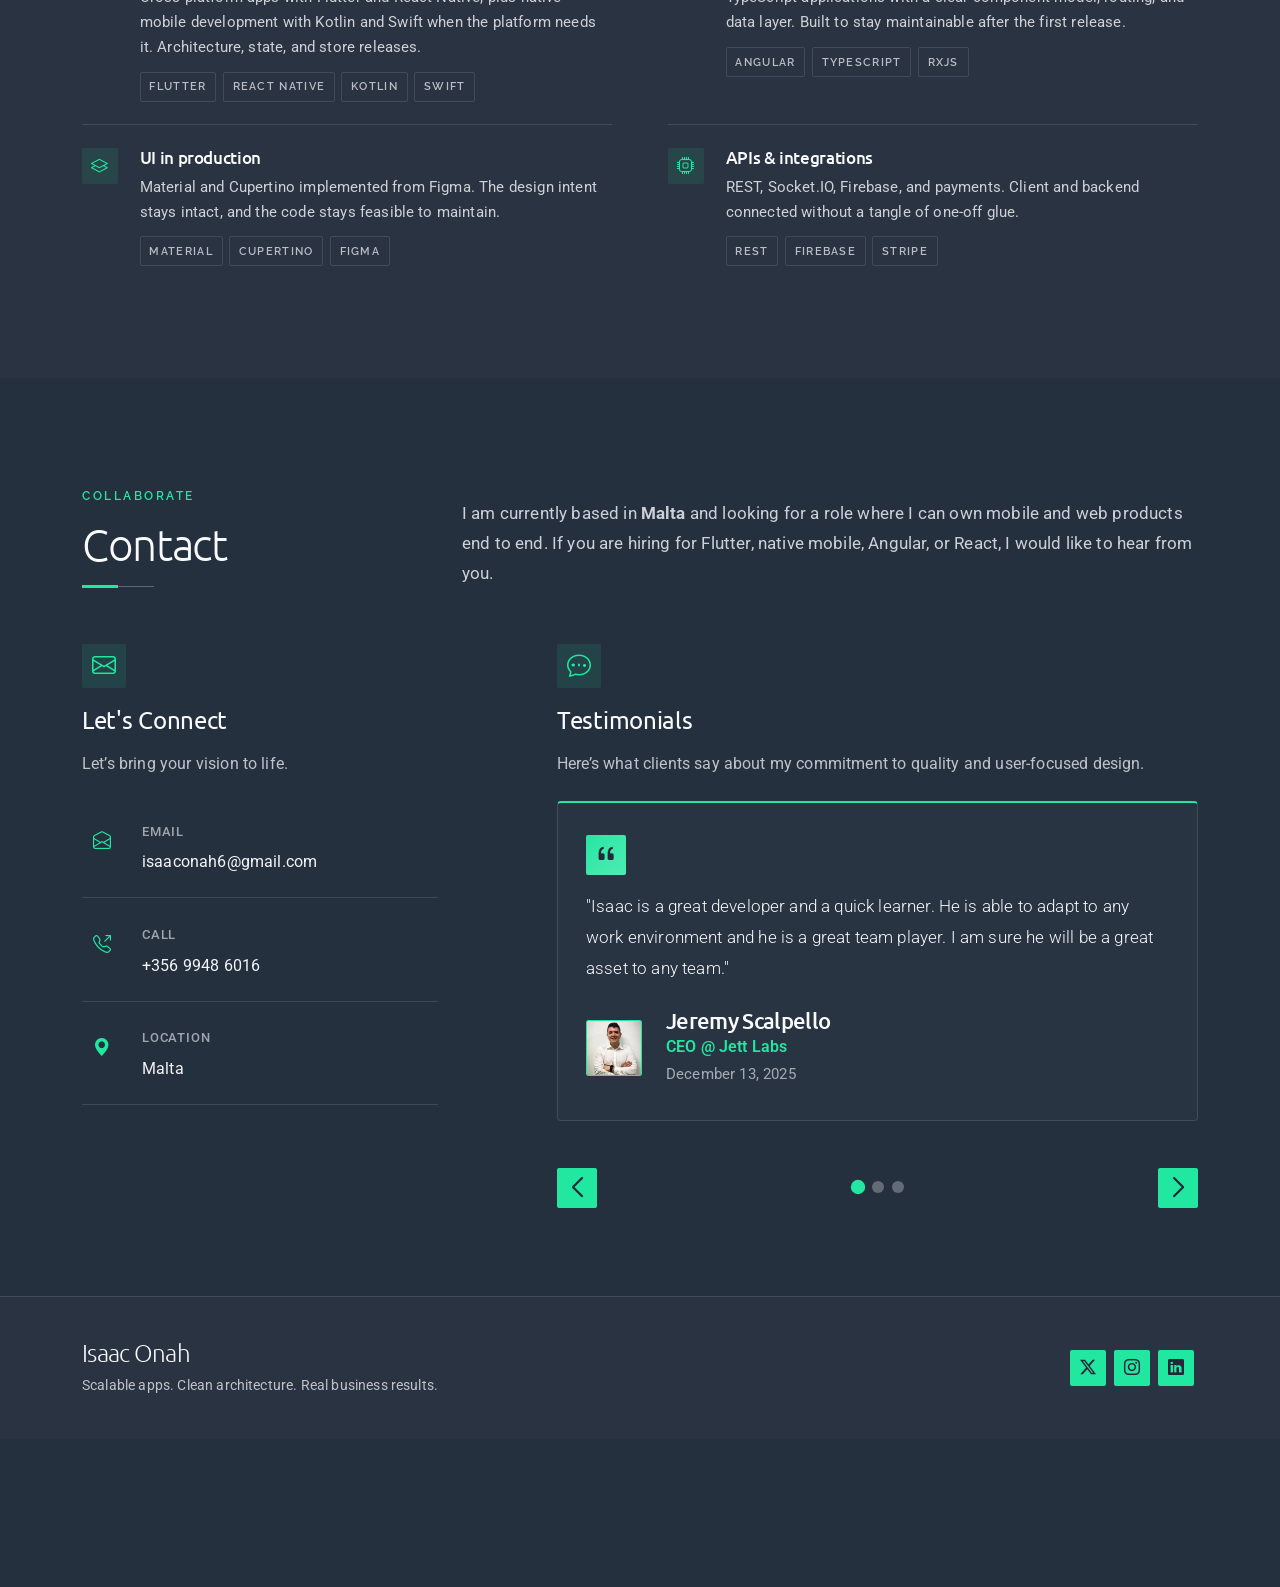
==== commit 362daf48: "more improvements" ====
--- a/index.html
+++ b/index.html
@@ -93,7 +93,8 @@
               </p>
               <div class="hero-actions">
                 <a href="#portfolio" class="btn-primary">View My Work</a>
-                <a href="#contact" class="btn-secondary">Get In Touch</a>
+                <a href="cv.html" class="btn-secondary">View CV</a>
+                <a href="assets/pdf/IsaacOnah_RESUME.pdf" class="btn-secondary" download="IsaacOnah_RESUME.pdf">Download CV</a>
               </div>
             </div>
           </div>
@@ -127,6 +128,10 @@
                 <span class="stat-number">2</span>
                 <span class="stat-label">Companies</span>
               </div>
+              <div class="stat-item">
+                <span class="stat-number">3</span>
+                <span class="stat-label">Clients</span>
+              </div>
             </div>
           </div>
         </div>
@@ -252,7 +257,7 @@
             <div class="col-lg-8">
               <p class="section-intro">
                 Bridging the gap between high-performance mobile architecture and dynamic web environments.
-                With a deep mastery of <strong>Flutter, Angular, and Native Mobile SDKs</strong>, I focus on
+                With a deep mastery of <strong>Native Mobile, Flutter, React Native, and Angular</strong>, I focus on
                 building scalable, maintainable systems that prioritize user experience and technical excellence
                 across every screen.
               </p>
@@ -276,7 +281,7 @@
                     <i class="bi bi-code-slash"></i> <span>Kotlin | Java | Swift | Dart</span>
                   </div>
                   <div class="skill-badge d-flex align-items-center skills-card">
-                    <i class="bi bi-phone"></i> <span>Flutter | Jetpack Compose | SwiftUI</span>
+                    <i class="bi bi-phone"></i> <span>Flutter | React Native | Jetpack Compose | SwiftUI</span>
                   </div>
                   <div class="skill-badge d-flex align-items-center skills-card">
                     <i class="bi bi-gear-wide-connected"></i> <span>BLoC | GetX | Provider | RxDart</span>
@@ -371,27 +376,19 @@
                 <div class="tech-stack">
                   <div class="tech-item">
                     <i class="bi bi-phone"></i>
-                    <span>Flutter &amp; Dart</span>
+                    <span>Native Mobile</span>
                   </div>
                   <div class="tech-item">
-                    <i class="bi bi-android2"></i>
-                    <span>Kotlin &amp; Compose</span>
+                    <i class="bi bi-layers"></i>
+                    <span>Flutter</span>
                   </div>
                   <div class="tech-item">
-                    <i class="bi bi-apple"></i>
-                    <span>Swift &amp; SwiftUI</span>
+                    <i class="bi bi-phone-flip"></i>
+                    <span>React Native</span>
                   </div>
                   <div class="tech-item">
                     <i class="bi bi-browser-chrome"></i>
-                    <span>Angular (TS)</span>
-                  </div>
-                  <div class="tech-item">
-                    <i class="bi bi-diagram-3"></i>
-                    <span>Clean Arch (BLoC)</span>
-                  </div>
-                  <div class="tech-item">
-                    <i class="bi bi-bezier2"></i>
-                    <span>Figma / Design</span>
+                    <span>Angular</span>
                   </div>
                 </div>
               </div>
@@ -445,6 +442,10 @@
               <p class="section-intro">
                 Mobile and frontend engineer with five years of experience shipping iOS, Android, and web products. Applied Mathematics background, First Class Computer Science, and production work in Flutter, native Android/iOS, Angular, and React.
               </p>
+              <div class="resume-cv-actions">
+                <a href="cv.html" class="btn-primary">View CV</a>
+                <a href="assets/pdf/IsaacOnah_RESUME.pdf" class="btn-secondary" download="IsaacOnah_RESUME.pdf">Download CV</a>
+              </div>
             </div>
           </div>
         </div>
@@ -800,10 +801,11 @@
               <i class="bi bi-phone"></i>
             </div>
             <div class="service-copy">
-              <h3>Flutter &amp; native mobile</h3>
-              <p>iOS and Android from one codebase, or Kotlin and Swift when the platform needs it. Architecture, state, and store releases.</p>
+              <h3>Mobile development</h3>
+              <p>Cross-platform apps with Flutter and React Native, plus native mobile development with Kotlin and Swift when the platform needs it. Architecture, state, and store releases.</p>
               <ul class="service-stack">
                 <li>Flutter</li>
+                <li>React Native</li>
                 <li>Kotlin</li>
                 <li>Swift</li>
               </ul>
@@ -967,13 +969,6 @@
                   <div class="swiper-slide">
                     <div class="testimonial-slide">
                       <div class="testimonial-header">
-                        <div class="stars-rating">
-                          <i class="bi bi-star-fill"></i>
-                          <i class="bi bi-star-fill"></i>
-                          <i class="bi bi-star-fill"></i>
-                          <i class="bi bi-star-fill"></i>
-                          <i class="bi bi-star-fill"></i>
-                        </div>
                         <div class="quote-icon">
                           <i class="bi bi-quote"></i>
                         </div>
@@ -998,13 +993,6 @@
                   <div class="swiper-slide">
                     <div class="testimonial-slide">
                       <div class="testimonial-header">
-                        <div class="stars-rating">
-                          <i class="bi bi-star-fill"></i>
-                          <i class="bi bi-star-fill"></i>
-                          <i class="bi bi-star-fill"></i>
-                          <i class="bi bi-star-fill"></i>
-                          <i class="bi bi-star-fill"></i>
-                        </div>
                         <div class="quote-icon">
                           <i class="bi bi-quote"></i>
                         </div>
@@ -1028,13 +1016,6 @@
                   <div class="swiper-slide">
                     <div class="testimonial-slide">
                       <div class="testimonial-header">
-                        <div class="stars-rating">
-                          <i class="bi bi-star-fill"></i>
-                          <i class="bi bi-star-fill"></i>
-                          <i class="bi bi-star-fill"></i>
-                          <i class="bi bi-star-fill"></i>
-                          <i class="bi bi-star-fill"></i>
-                        </div>
                         <div class="quote-icon">
                           <i class="bi bi-quote"></i>
                         </div>
--- a/assets/css/main.css
+++ b/assets/css/main.css
@@ -683,7 +683,8 @@
 
 .hero .hero-content .hero-actions {
   display: flex;
-  gap: 1.5rem;
+  flex-wrap: wrap;
+  gap: 1rem;
   margin-bottom: 4rem;
 }
 
@@ -2434,19 +2435,9 @@
 
 .testimonials .testimonial-header {
   display: flex;
-  justify-content: space-between;
+  justify-content: flex-start;
   align-items: center;
   margin-bottom: 1rem;
-}
-
-.testimonials .stars-rating {
-  display: flex;
-  gap: 0.5rem;
-}
-
-.testimonials .stars-rating i {
-  color: #ffc107;
-  font-size: 1.25rem;
 }
 
 .testimonials .quote-icon {
@@ -2618,8 +2609,8 @@
   }
 
   .testimonials .testimonial-header {
-    flex-direction: column;
-    gap: 1.5rem;
+    flex-direction: row;
+    gap: 0;
     margin-bottom: 1.5rem;
   }
 
@@ -3871,6 +3862,13 @@
   .section-title .section-intro {
     margin-top: 0.35rem;
   }
+}
+
+.resume .resume-cv-actions {
+  display: flex;
+  flex-wrap: wrap;
+  gap: 0.75rem;
+  margin-top: 1.15rem;
 }
 
 /* Premium buttons — override Bootstrap defaults */
@@ -4018,25 +4016,28 @@
 
 .hero .hero-stats-row {
   margin-top: 2.75rem;
-  padding-top: 1.6rem;
-  border-top: 1px solid var(--hairline);
+  padding-top: 0;
+  border-top: 0;
 }
 
 .hero .hero-content .hero-stats,
 .hero .hero-stats {
   display: grid;
-  grid-template-columns: repeat(3, minmax(0, 1fr));
-  gap: 0;
+  grid-template-columns: repeat(4, minmax(0, 1fr));
+  gap: 1rem;
   margin: 0;
 }
 
 .hero .hero-stats .stat-item {
-  padding: 0 1.75rem;
-  border-left: 1px solid var(--hairline);
+  padding: 1.15rem 1.2rem 1.2rem;
+  border: 0;
+  border-radius: var(--radius-sm);
+  background: color-mix(in srgb, var(--surface-color), transparent 8%);
+  box-shadow: inset 0 0 0 1px color-mix(in srgb, var(--default-color), transparent 92%);
 }
 
 .hero .hero-stats .stat-item:first-child {
-  padding-left: 0;
+  padding-left: 1.2rem;
   border-left: none;
 }
 
@@ -4063,25 +4064,30 @@
   .hero .hero-content h1 {
     max-width: none;
   }
+
+  .hero .hero-stats,
+  .hero .hero-content .hero-stats {
+    grid-template-columns: repeat(2, minmax(0, 1fr));
+  }
 }
 
 @media (max-width: 576px) {
   .hero .hero-stats,
   .hero .hero-content .hero-stats {
-    grid-template-columns: 1fr;
-    gap: 1.25rem;
+    grid-template-columns: repeat(2, minmax(0, 1fr));
+    gap: 0.75rem;
   }
 
   .hero .hero-stats .stat-item {
-    padding: 0;
+    padding: 1rem;
     border-left: none;
     padding-top: 1rem;
-    border-top: 1px solid var(--hairline);
+    border-top: 0;
   }
 
   .hero .hero-stats .stat-item:first-child {
     border-top: none;
-    padding-top: 0;
+    padding-top: 1rem;
   }
 }
 
@@ -4947,3 +4953,191 @@
   height: 40px;
 }
 
+/*--------------------------------------------------------------
+# CV page
+--------------------------------------------------------------*/
+.cv-page .cv-sheet {
+  max-width: 920px;
+  margin: 0 auto;
+  padding: 3.25rem 3rem 3.5rem;
+  background: var(--surface-color);
+  border-radius: 12px;
+  box-shadow: 0 24px 60px color-mix(in srgb, var(--contrast-color), transparent 72%);
+}
+
+.cv-page .cv-toolbar {
+  display: flex;
+  flex-wrap: wrap;
+  align-items: center;
+  justify-content: space-between;
+  gap: 1rem;
+  margin-bottom: 1.75rem;
+}
+
+.cv-page .cv-toolbar .cv-actions {
+  display: flex;
+  flex-wrap: wrap;
+  gap: 0.75rem;
+}
+
+.cv-page .cv-identity h1 {
+  font-size: 2.35rem;
+  font-weight: 400;
+  letter-spacing: -0.03em;
+  margin: 0 0 0.35rem;
+}
+
+.cv-page .cv-identity .cv-role {
+  color: var(--accent-color);
+  font-family: var(--nav-font);
+  font-size: 0.9rem;
+  letter-spacing: 0.12em;
+  text-transform: uppercase;
+  margin: 0 0 0.85rem;
+}
+
+.cv-page .cv-meta {
+  display: flex;
+  flex-wrap: wrap;
+  gap: 0.4rem 1.15rem;
+  padding: 0;
+  margin: 0 0 1.75rem;
+  list-style: none;
+  color: color-mix(in srgb, var(--default-color), transparent 18%);
+  font-size: 0.92rem;
+}
+
+.cv-page .cv-meta a {
+  color: inherit;
+}
+
+.cv-page .cv-meta a:hover {
+  color: var(--accent-color);
+}
+
+.cv-page .cv-section {
+  margin-top: 1.85rem;
+  padding-top: 1.35rem;
+  border-top: 1px solid var(--hairline);
+}
+
+.cv-page .cv-section h2 {
+  font-size: 0.82rem;
+  font-weight: 600;
+  letter-spacing: 0.16em;
+  text-transform: uppercase;
+  margin: 0 0 0.85rem;
+  color: var(--accent-color);
+}
+
+.cv-page .cv-section p,
+.cv-page .cv-job p,
+.cv-page .cv-project p {
+  margin: 0 0 0.7rem;
+  line-height: 1.7;
+  color: color-mix(in srgb, var(--default-color), transparent 10%);
+}
+
+.cv-page .cv-skill-grid {
+  display: grid;
+  gap: 0.55rem 1.25rem;
+}
+
+@media (min-width: 768px) {
+  .cv-page .cv-skill-grid {
+    grid-template-columns: 8.5rem minmax(0, 1fr);
+  }
+}
+
+.cv-page .cv-skill-grid dt {
+  margin: 0;
+  font-weight: 600;
+  color: var(--heading-color);
+}
+
+.cv-page .cv-skill-grid dd {
+  margin: 0;
+  color: color-mix(in srgb, var(--default-color), transparent 12%);
+}
+
+.cv-page .cv-job,
+.cv-page .cv-project,
+.cv-page .cv-edu {
+  margin-bottom: 1.35rem;
+}
+
+.cv-page .cv-job:last-child,
+.cv-page .cv-project:last-child,
+.cv-page .cv-edu:last-child {
+  margin-bottom: 0;
+}
+
+.cv-page .cv-job-head,
+.cv-page .cv-project-head,
+.cv-page .cv-edu-head {
+  display: flex;
+  flex-wrap: wrap;
+  justify-content: space-between;
+  gap: 0.35rem 1rem;
+  margin-bottom: 0.35rem;
+}
+
+.cv-page .cv-job-head h3,
+.cv-page .cv-project-head h3,
+.cv-page .cv-edu-head h3 {
+  font-size: 1.08rem;
+  font-weight: 500;
+  margin: 0;
+}
+
+.cv-page .cv-when {
+  font-size: 0.84rem;
+  color: color-mix(in srgb, var(--default-color), transparent 28%);
+}
+
+.cv-page .cv-org {
+  display: block;
+  margin-bottom: 0.55rem;
+  color: color-mix(in srgb, var(--default-color), transparent 22%);
+}
+
+.cv-page .cv-job ul,
+.cv-page .cv-project ul {
+  margin: 0.35rem 0 0;
+  padding-left: 1.1rem;
+}
+
+.cv-page .cv-job li,
+.cv-page .cv-project li {
+  margin-bottom: 0.4rem;
+  line-height: 1.65;
+}
+
+.cv-page .cv-tags {
+  display: flex;
+  flex-wrap: wrap;
+  gap: 0.4rem;
+  list-style: none;
+  padding: 0;
+  margin: 0.7rem 0 0;
+}
+
+.cv-page .cv-tags li {
+  font-size: 0.72rem;
+  letter-spacing: 0.04em;
+  padding: 0.22rem 0.5rem;
+  border: 1px solid var(--hairline);
+  border-radius: var(--radius-sm);
+  margin: 0;
+}
+
+@media (max-width: 767.98px) {
+  .cv-page .cv-sheet {
+    padding: 1.75rem 1.15rem 2rem;
+  }
+
+  .cv-page .cv-identity h1 {
+    font-size: 1.85rem;
+  }
+}
+
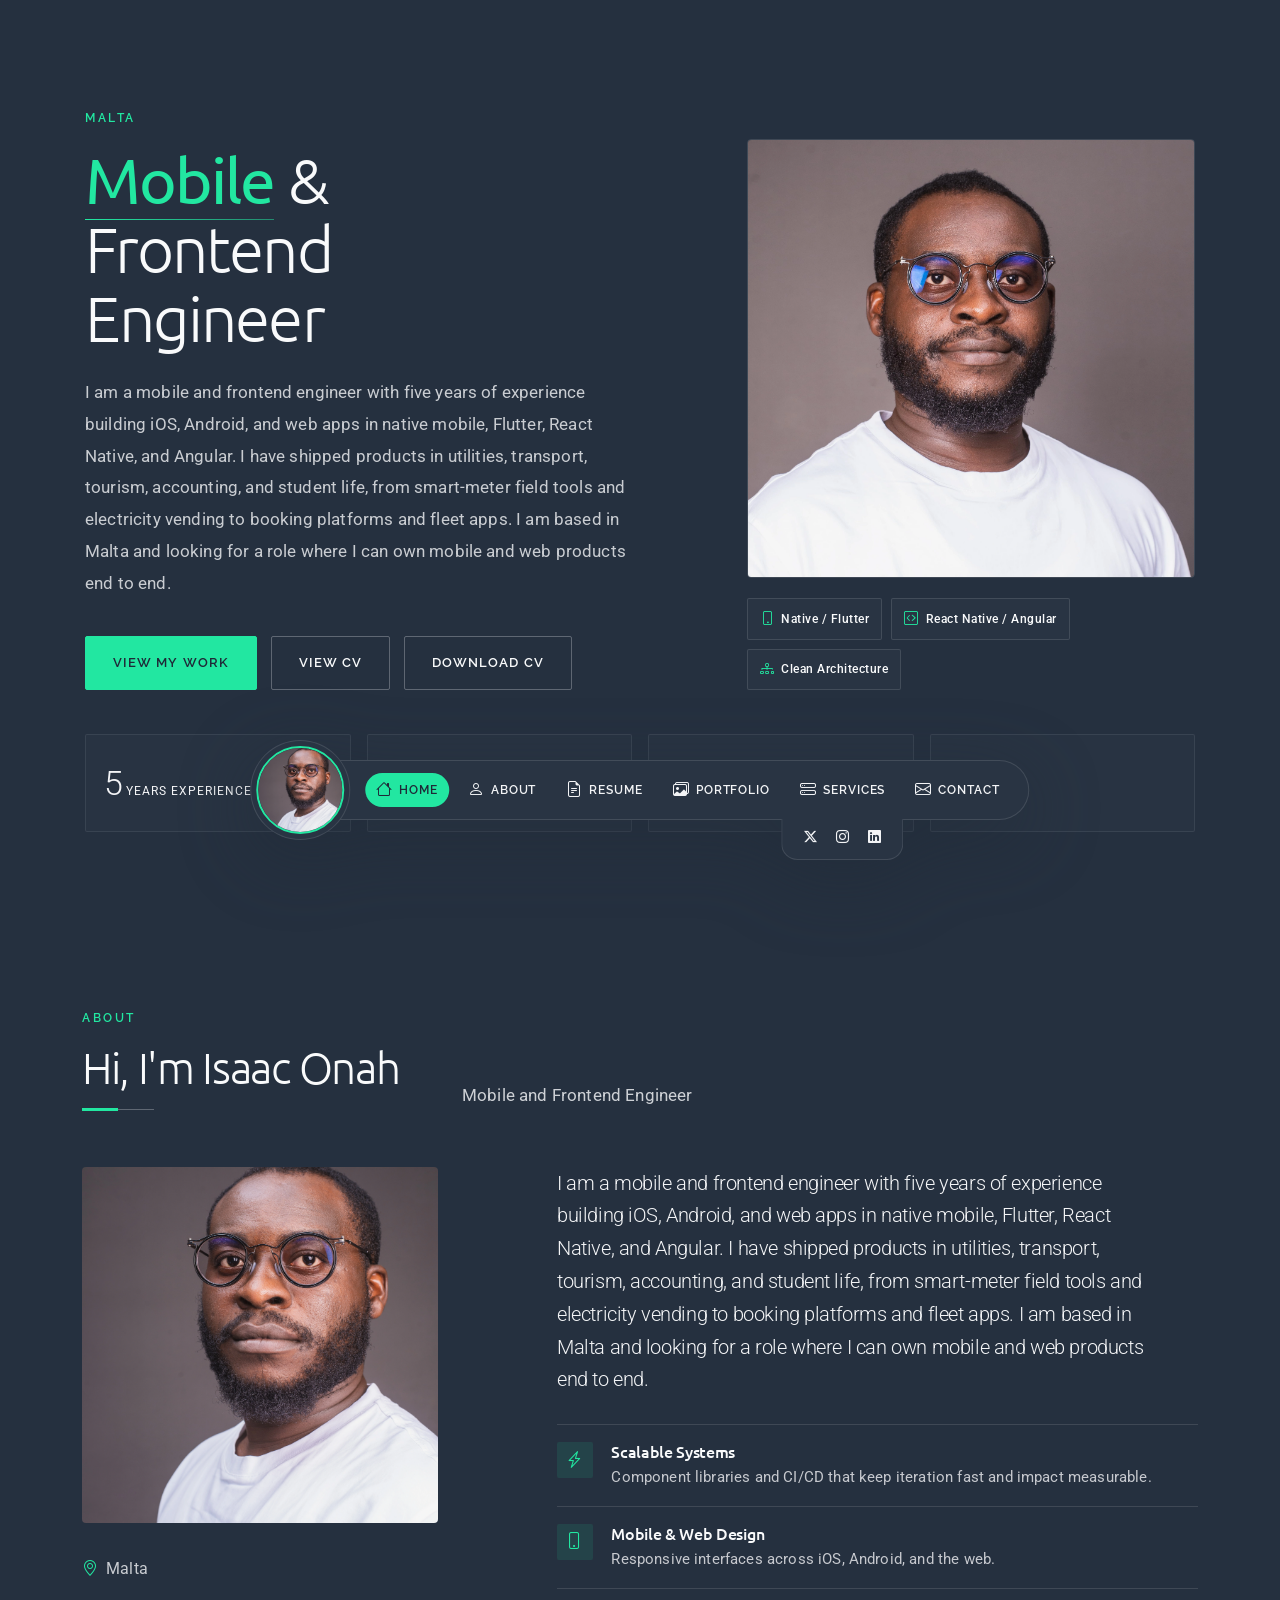
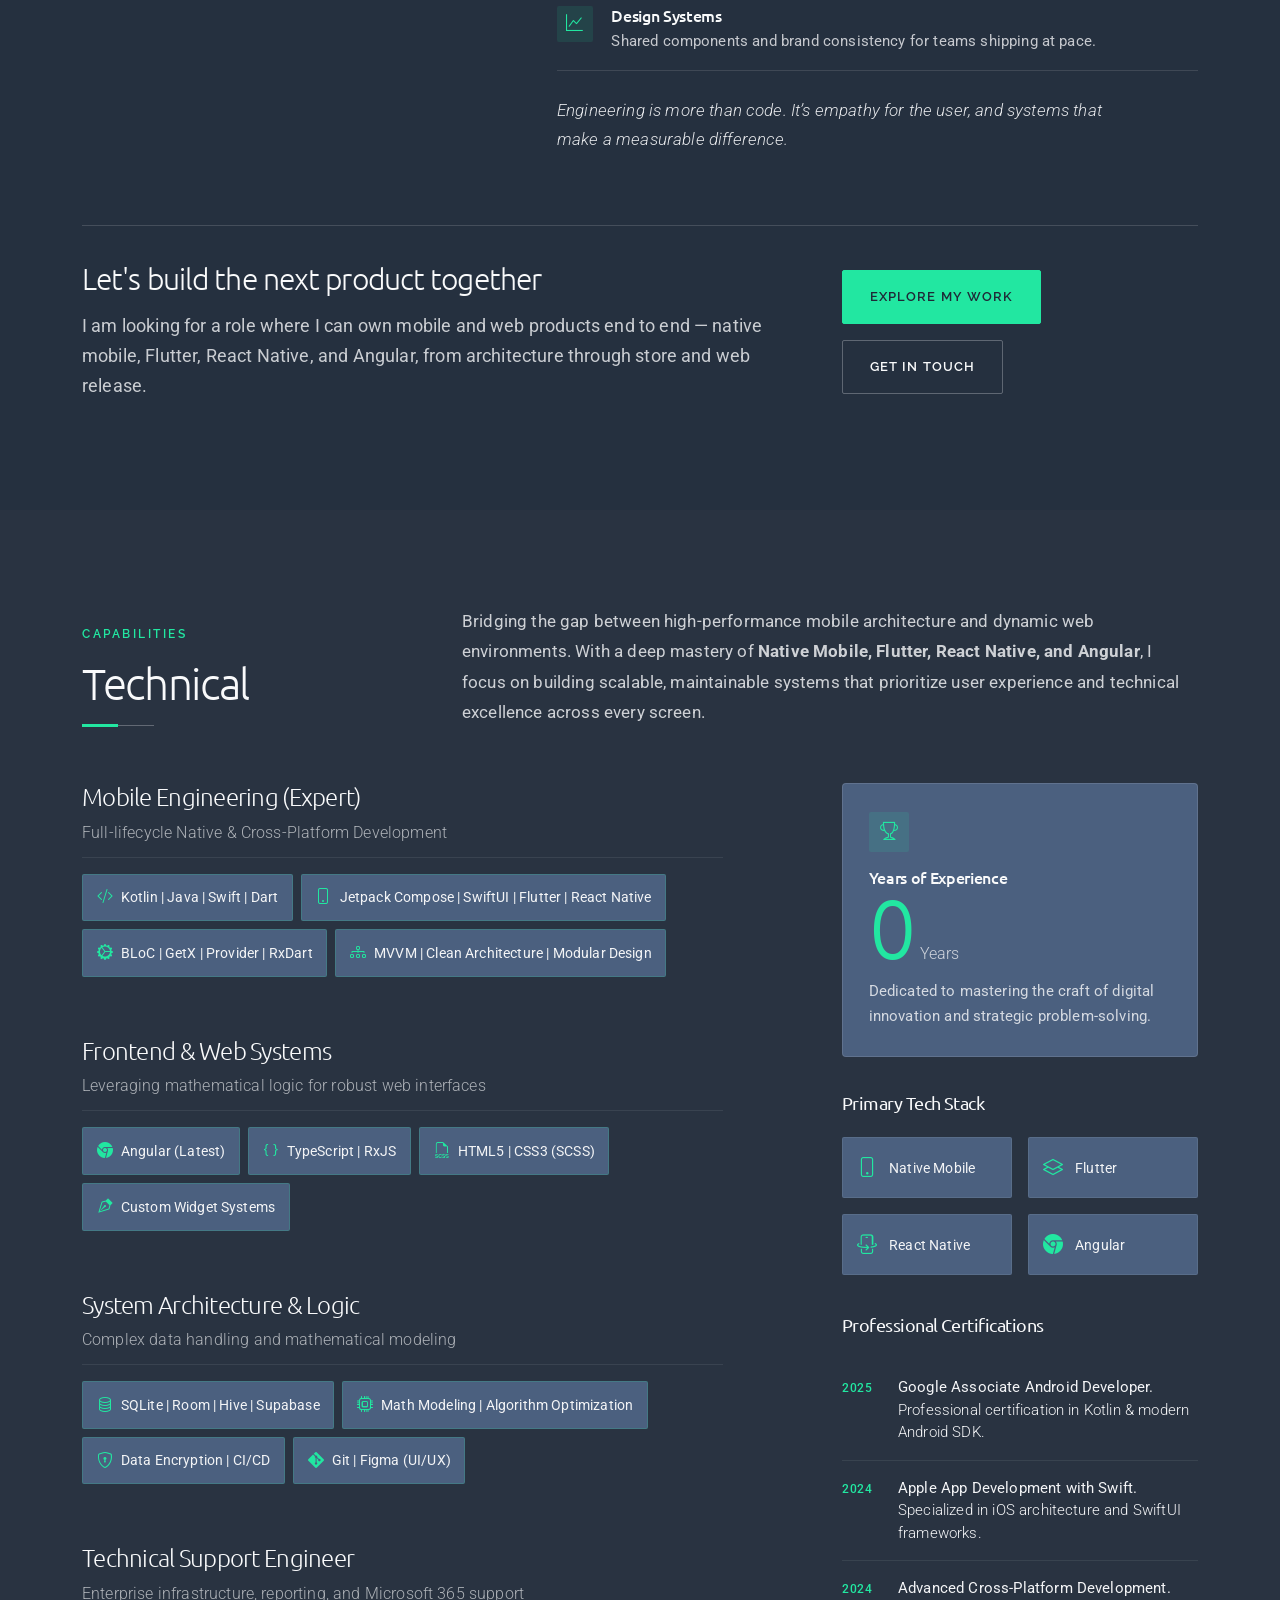
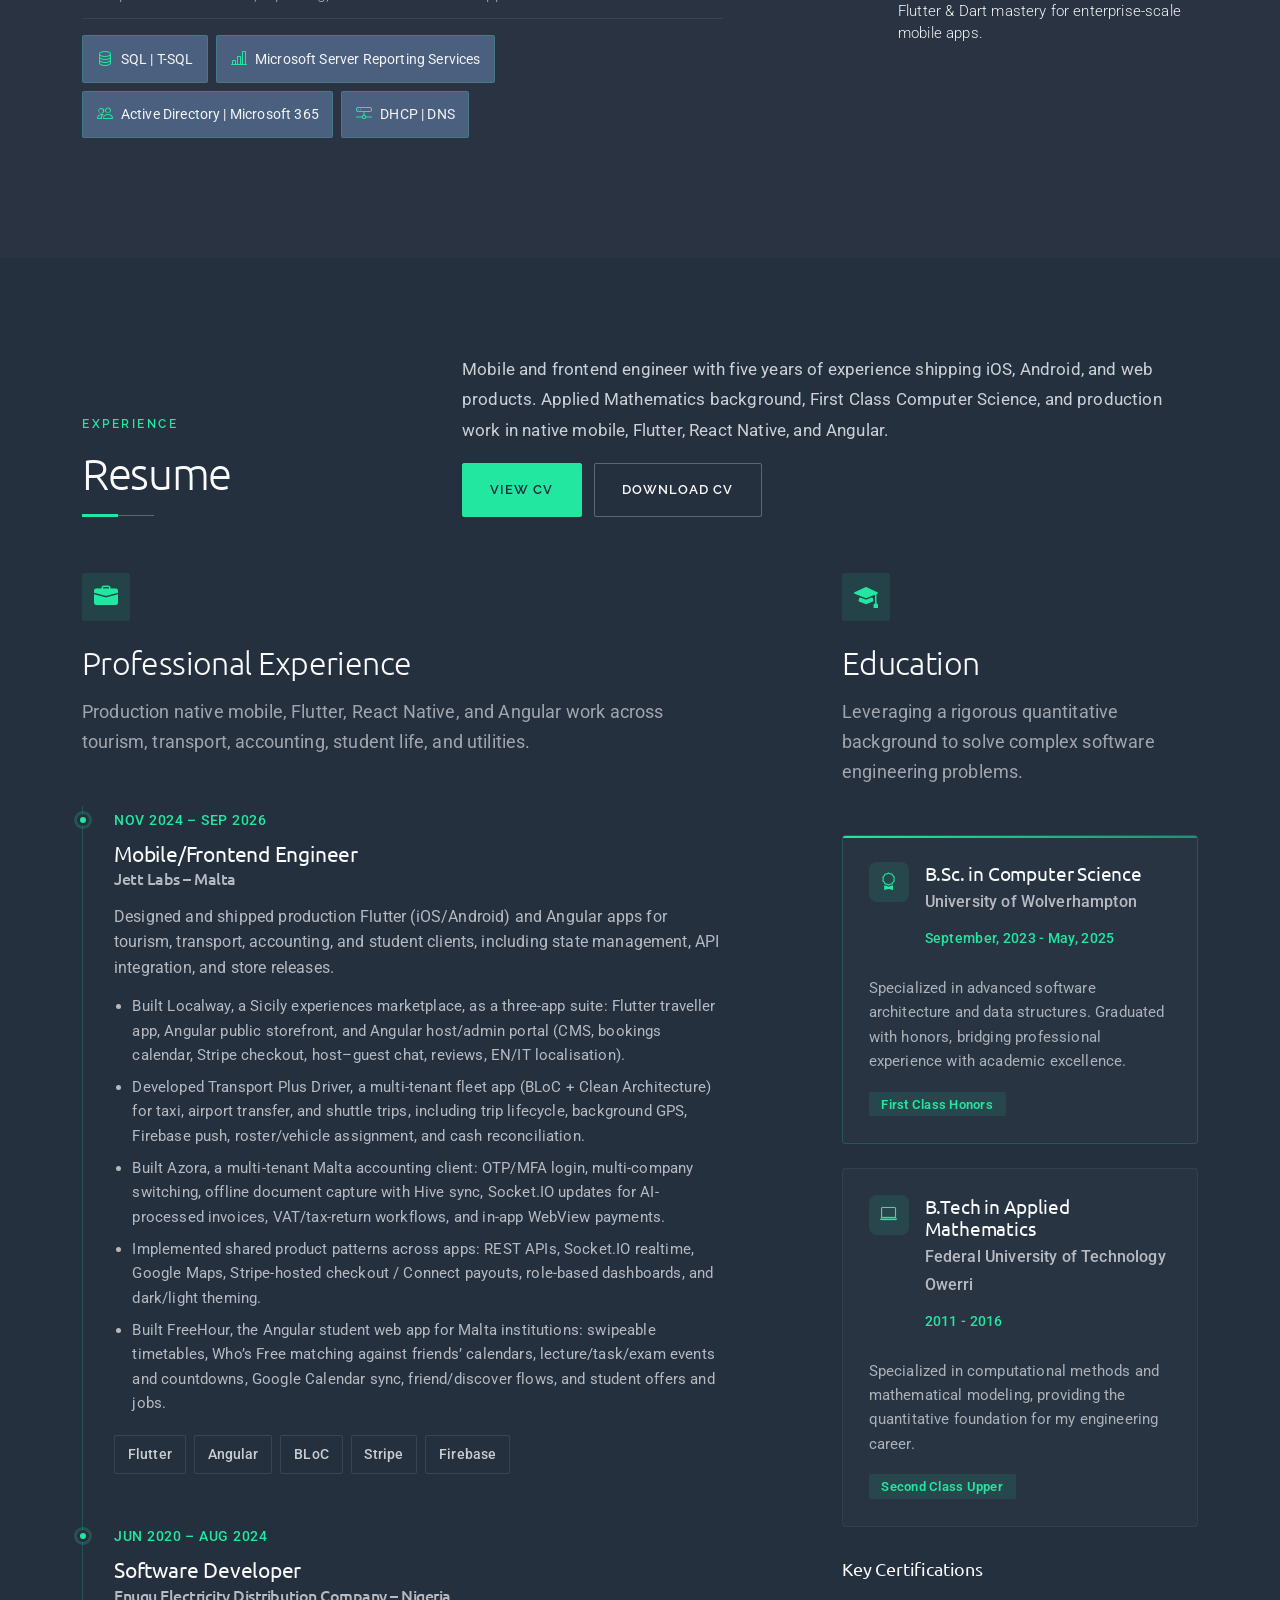
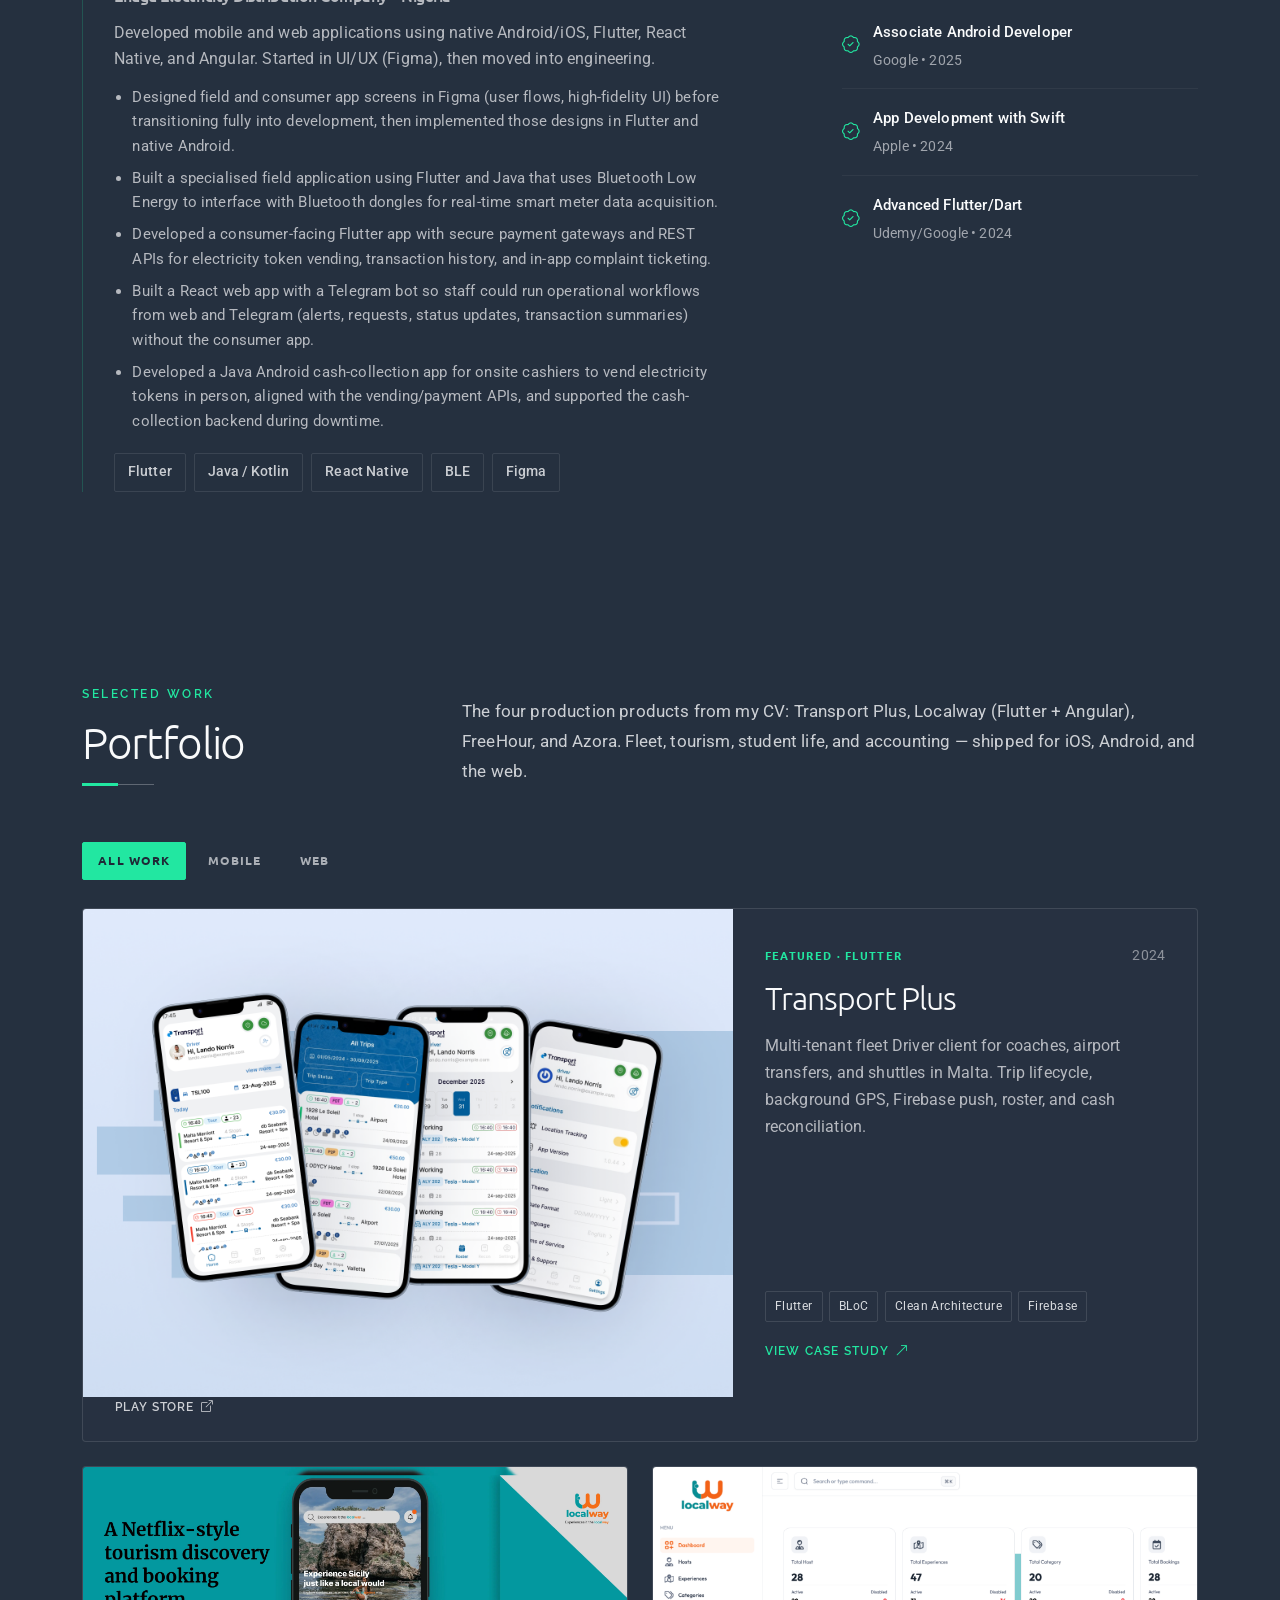
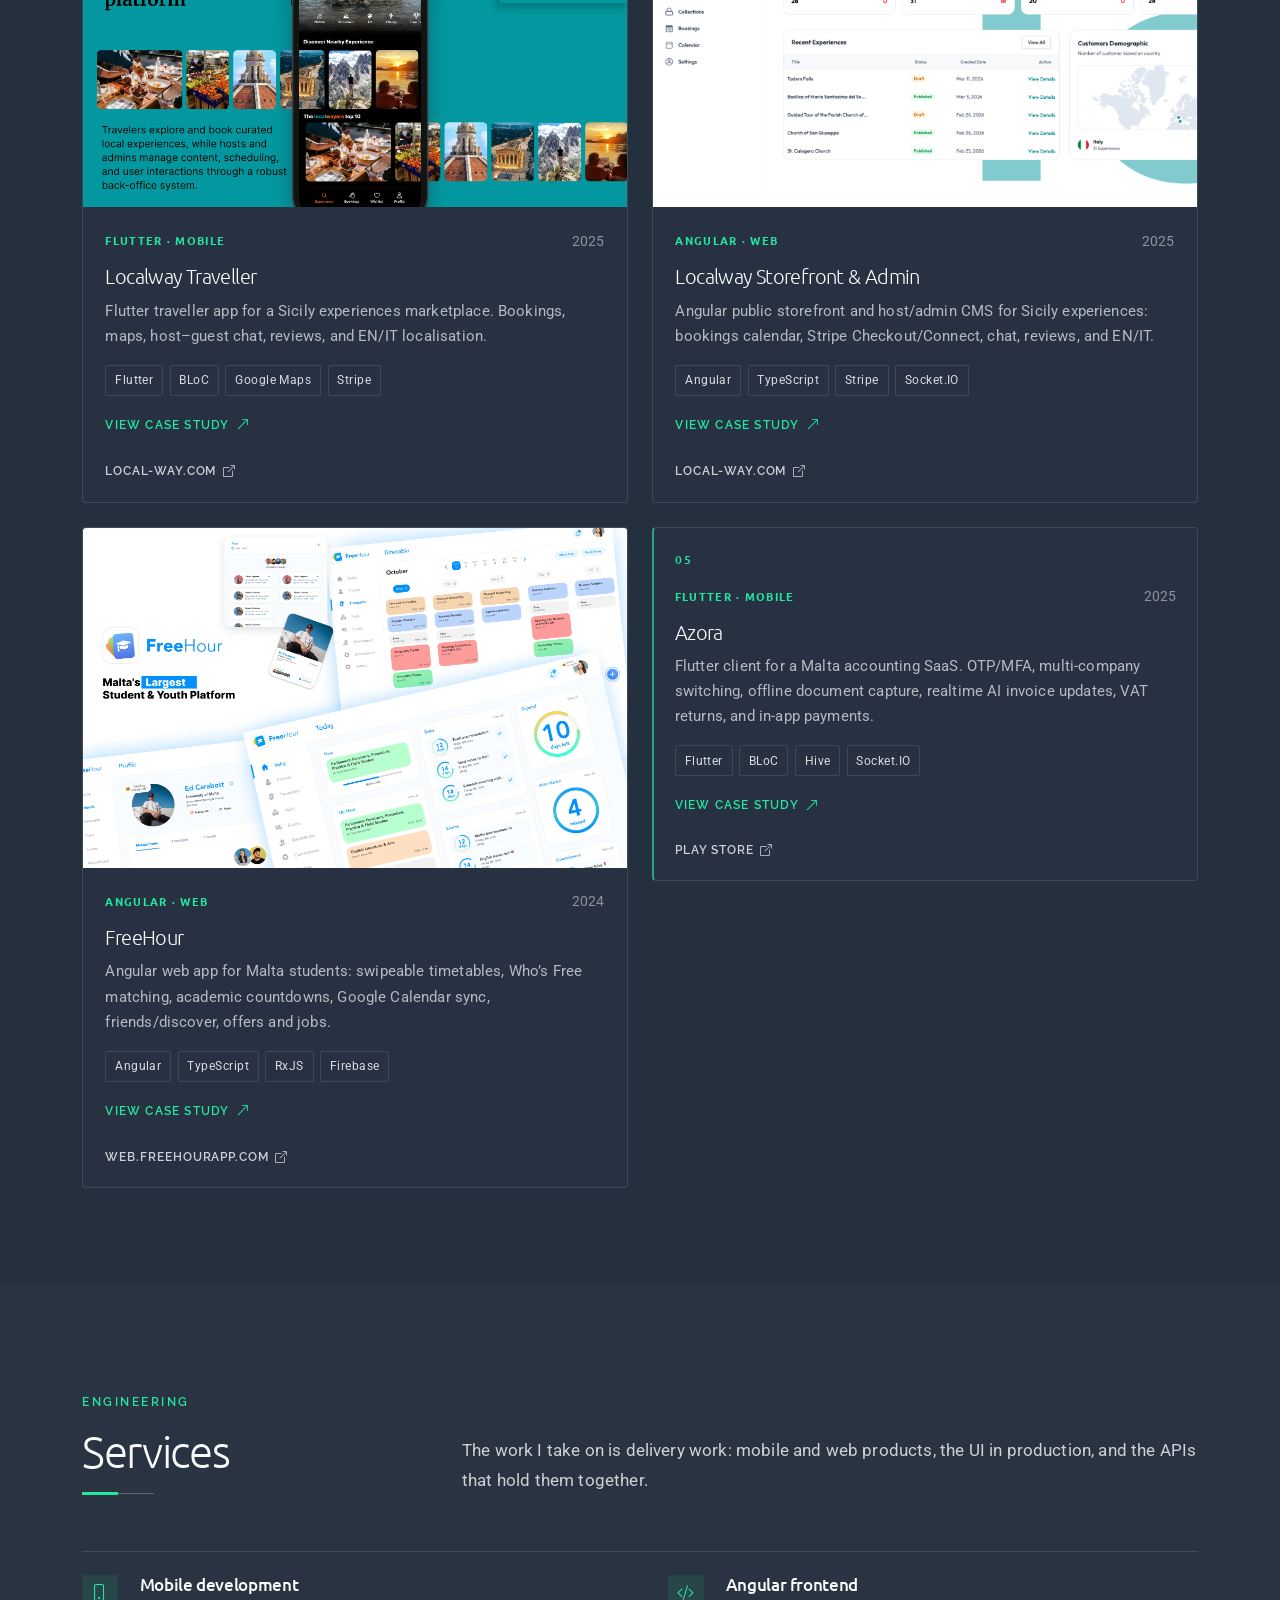
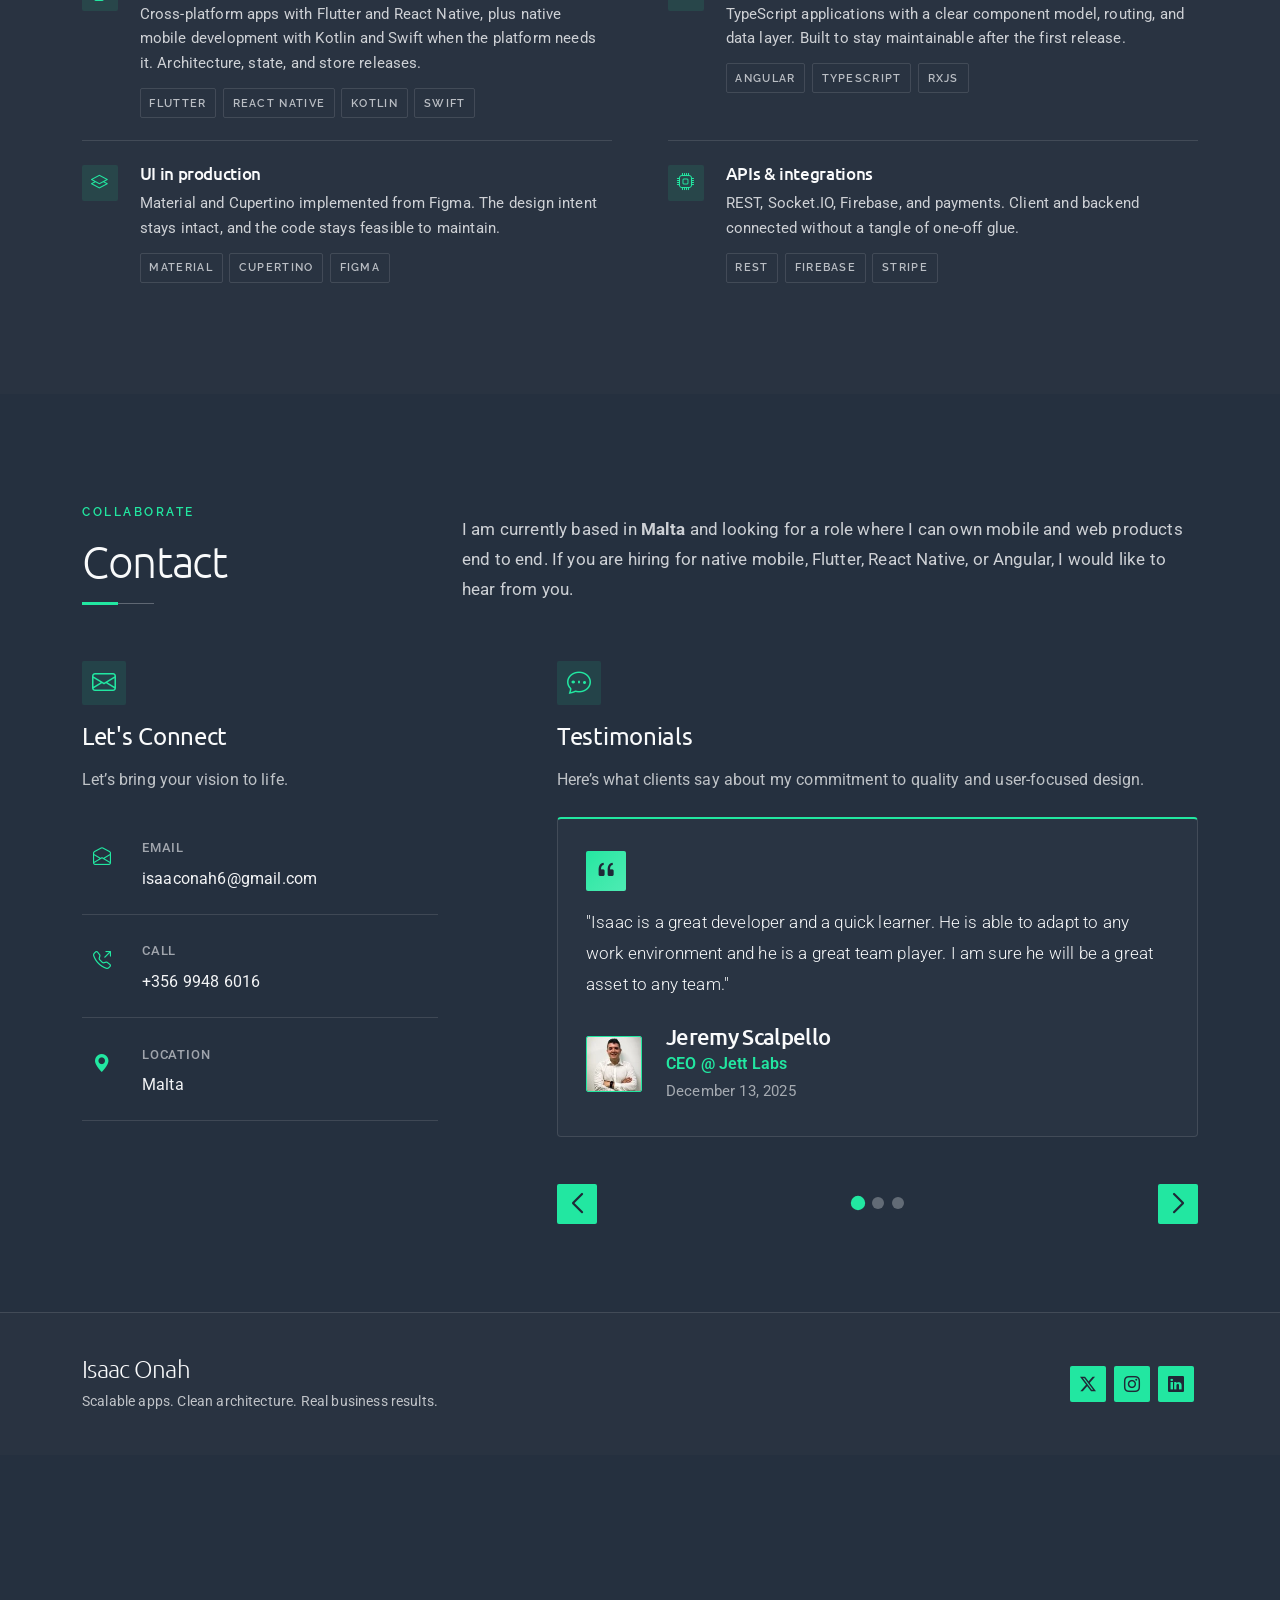
==== commit 3381209b: "page counter" ====
--- a/index.html
+++ b/index.html
@@ -5,16 +5,16 @@
   <meta charset="utf-8">
   <meta content="width=device-width, initial-scale=1.0" name="viewport">
   <!-- Meta Tags -->
-  <title>Isaac Onah | Mobile &amp; Frontend Engineer (Flutter, Angular, React)</title>
-  <meta name="description" content="Mobile and frontend engineer with five years of experience building iOS, Android, and web apps in Flutter, native Android/iOS, Angular, and React. Based in Malta.">
-  <meta name="keywords" content="Isaac Onah, Mobile Engineer Malta, Frontend Engineer, Flutter Developer, Angular Developer, React, iOS, Android">
+  <title>Isaac Onah | Mobile &amp; Frontend Engineer (Native Mobile, Flutter, React Native, Angular)</title>
+  <meta name="description" content="Mobile and frontend engineer with five years of experience building iOS, Android, and web apps in native mobile, Flutter, React Native, and Angular. Based in Malta.">
+  <meta name="keywords" content="Isaac Onah, Mobile Engineer Malta, Frontend Engineer, Native Mobile, Flutter, React Native, Angular, iOS, Android">
   <meta name="author" content="Isaac Onah">
 
   <link rel="canonical" href="https://isaac-onah.github.io/">
   <meta name="robots" content="index, follow">
 
   <meta property="og:title" content="Isaac Onah | Mobile &amp; Frontend Engineer">
-  <meta property="og:description" content="Five years building iOS, Android, and web apps in Flutter, native Android/iOS, Angular, and React. Based in Malta.">
+  <meta property="og:description" content="Five years building iOS, Android, and web apps in native mobile, Flutter, React Native, and Angular. Based in Malta.">
   <meta property="og:image" content="assets/img/apple-touch-icon.png">
   <meta property="og:url" content="https://isaac-onah.github.io/">
   <meta property="og:type" content="website">
@@ -38,6 +38,7 @@
   <!-- Main CSS File -->
   <link href="assets/css/main.css" rel="stylesheet">
 
+  <script data-goatcounter="https://isaaconah.goatcounter.com/count" async src="//gc.zgo.at/count.js"></script>
 </head>
 
 <body class="index-page">
@@ -86,8 +87,8 @@
                 &amp; Frontend Engineer
               </h1>
               <p class="hero-description">
-                I am a mobile and frontend engineer with five years of experience building iOS, Android, and web apps in Flutter,
-                native Android/iOS, Angular, and React. I have shipped products in utilities, transport, tourism, accounting, and student
+                I am a mobile and frontend engineer with five years of experience building iOS, Android, and web apps in native mobile,
+                Flutter, React Native, and Angular. I have shipped products in utilities, transport, tourism, accounting, and student
                 life, from smart-meter field tools and electricity vending to booking platforms and fleet apps. I am based in Malta and
                 looking for a role where I can own mobile and web products end to end.
               </p>
@@ -104,8 +105,8 @@
               <div class="image-wrapper">
                 <img src="assets/img/profile/profile-square-13.webp" alt="Isaac Onah" class="img-fluid main-image">
                 <ul class="capability-rail">
-                  <li><i class="bi bi-phone"></i> Flutter / Native</li>
-                  <li><i class="bi bi-code-square"></i> Angular / React</li>
+                  <li><i class="bi bi-phone"></i> Native / Flutter</li>
+                  <li><i class="bi bi-code-square"></i> React Native / Angular</li>
                   <li><i class="bi bi-diagram-3"></i> Clean Architecture</li>
                 </ul>
               </div>
@@ -180,7 +181,7 @@
               <div class="content-area">
 
                 <div class="story-block">
-                  <p class="lead-text">I am a mobile and frontend engineer with five years of experience building iOS, Android, and web apps in Flutter, native Android/iOS, Angular, and React. I have shipped products in utilities, transport, tourism, accounting, and student life, from smart-meter field tools and electricity vending to booking platforms and fleet apps. I am based in Malta and looking for a role where I can own mobile and web products end to end.</p>
+                  <p class="lead-text">I am a mobile and frontend engineer with five years of experience building iOS, Android, and web apps in native mobile, Flutter, React Native, and Angular. I have shipped products in utilities, transport, tourism, accounting, and student life, from smart-meter field tools and electricity vending to booking platforms and fleet apps. I am based in Malta and looking for a role where I can own mobile and web products end to end.</p>
                 </div>
 
                 <div class="expertise-grid" data-aos="fade-up" data-aos-delay="180">
@@ -228,7 +229,7 @@
             <div class="col-lg-8">
               <div class="collaboration-text">
                 <h3>Let's build the next product together</h3>
-                <p>I am looking for a role where I can own mobile and web products end to end — Flutter, native Android/iOS, Angular, and React, from architecture through store and web release.</p>
+                <p>I am looking for a role where I can own mobile and web products end to end — native mobile, Flutter, React Native, and Angular, from architecture through store and web release.</p>
               </div>
             </div>
             <div class="col-lg-4">
@@ -281,7 +282,7 @@
                     <i class="bi bi-code-slash"></i> <span>Kotlin | Java | Swift | Dart</span>
                   </div>
                   <div class="skill-badge d-flex align-items-center skills-card">
-                    <i class="bi bi-phone"></i> <span>Flutter | React Native | Jetpack Compose | SwiftUI</span>
+                    <i class="bi bi-phone"></i> <span>Jetpack Compose | SwiftUI | Flutter | React Native</span>
                   </div>
                   <div class="skill-badge d-flex align-items-center skills-card">
                     <i class="bi bi-gear-wide-connected"></i> <span>BLoC | GetX | Provider | RxDart</span>
@@ -440,7 +441,7 @@
             </div>
             <div class="col-lg-8">
               <p class="section-intro">
-                Mobile and frontend engineer with five years of experience shipping iOS, Android, and web products. Applied Mathematics background, First Class Computer Science, and production work in Flutter, native Android/iOS, Angular, and React.
+                Mobile and frontend engineer with five years of experience shipping iOS, Android, and web products. Applied Mathematics background, First Class Computer Science, and production work in native mobile, Flutter, React Native, and Angular.
               </p>
               <div class="resume-cv-actions">
                 <a href="cv.html" class="btn-primary">View CV</a>
@@ -460,7 +461,7 @@
                   <i class="bi bi-briefcase-fill"></i>
                 </div>
                 <h2>Professional Experience</h2>
-                <p>Production Flutter, native, Angular, and React work across tourism, transport, accounting, student life, and utilities.</p>
+                <p>Production native mobile, Flutter, React Native, and Angular work across tourism, transport, accounting, student life, and utilities.</p>
               </div>
 
               <div class="experience-timeline">
@@ -498,7 +499,7 @@
                     </div>
                     <h3>Software Developer</h3>
                     <h4>Enugu Electricity Distribution Company – Nigeria</h4>
-                    <p class="role-lead">Developed mobile and web applications using native Android/iOS, Flutter, React, and Angular. Started in UI/UX (Figma), then moved into engineering.</p>
+                    <p class="role-lead">Developed mobile and web applications using native Android/iOS, Flutter, React Native, and Angular. Started in UI/UX (Figma), then moved into engineering.</p>
                     <ul class="timeline-bullets">
                       <li>Designed field and consumer app screens in Figma (user flows, high-fidelity UI) before transitioning fully into development, then implemented those designs in Flutter and native Android.</li>
                       <li>Built a specialised field application using Flutter and Java that uses Bluetooth Low Energy to interface with Bluetooth dongles for real-time smart meter data acquisition.</li>
@@ -509,7 +510,7 @@
                     <div class="key-achievements">
                       <span class="achievement-tag">Flutter</span>
                       <span class="achievement-tag">Java / Kotlin</span>
-                      <span class="achievement-tag">React</span>
+                      <span class="achievement-tag">React Native</span>
                       <span class="achievement-tag">BLE</span>
                       <span class="achievement-tag">Figma</span>
                     </div>
@@ -874,7 +875,7 @@
               <h2>Contact</h2>
             </div>
             <div class="col-lg-8">
-              <p class="section-intro">I am currently based in <strong>Malta</strong> and looking for a role where I can own mobile and web products end to end. If you are hiring for Flutter, native mobile, Angular, or React, I would like to hear from you.</p>
+              <p class="section-intro">I am currently based in <strong>Malta</strong> and looking for a role where I can own mobile and web products end to end. If you are hiring for native mobile, Flutter, React Native, or Angular, I would like to hear from you.</p>
             </div>
           </div>
         </div>
